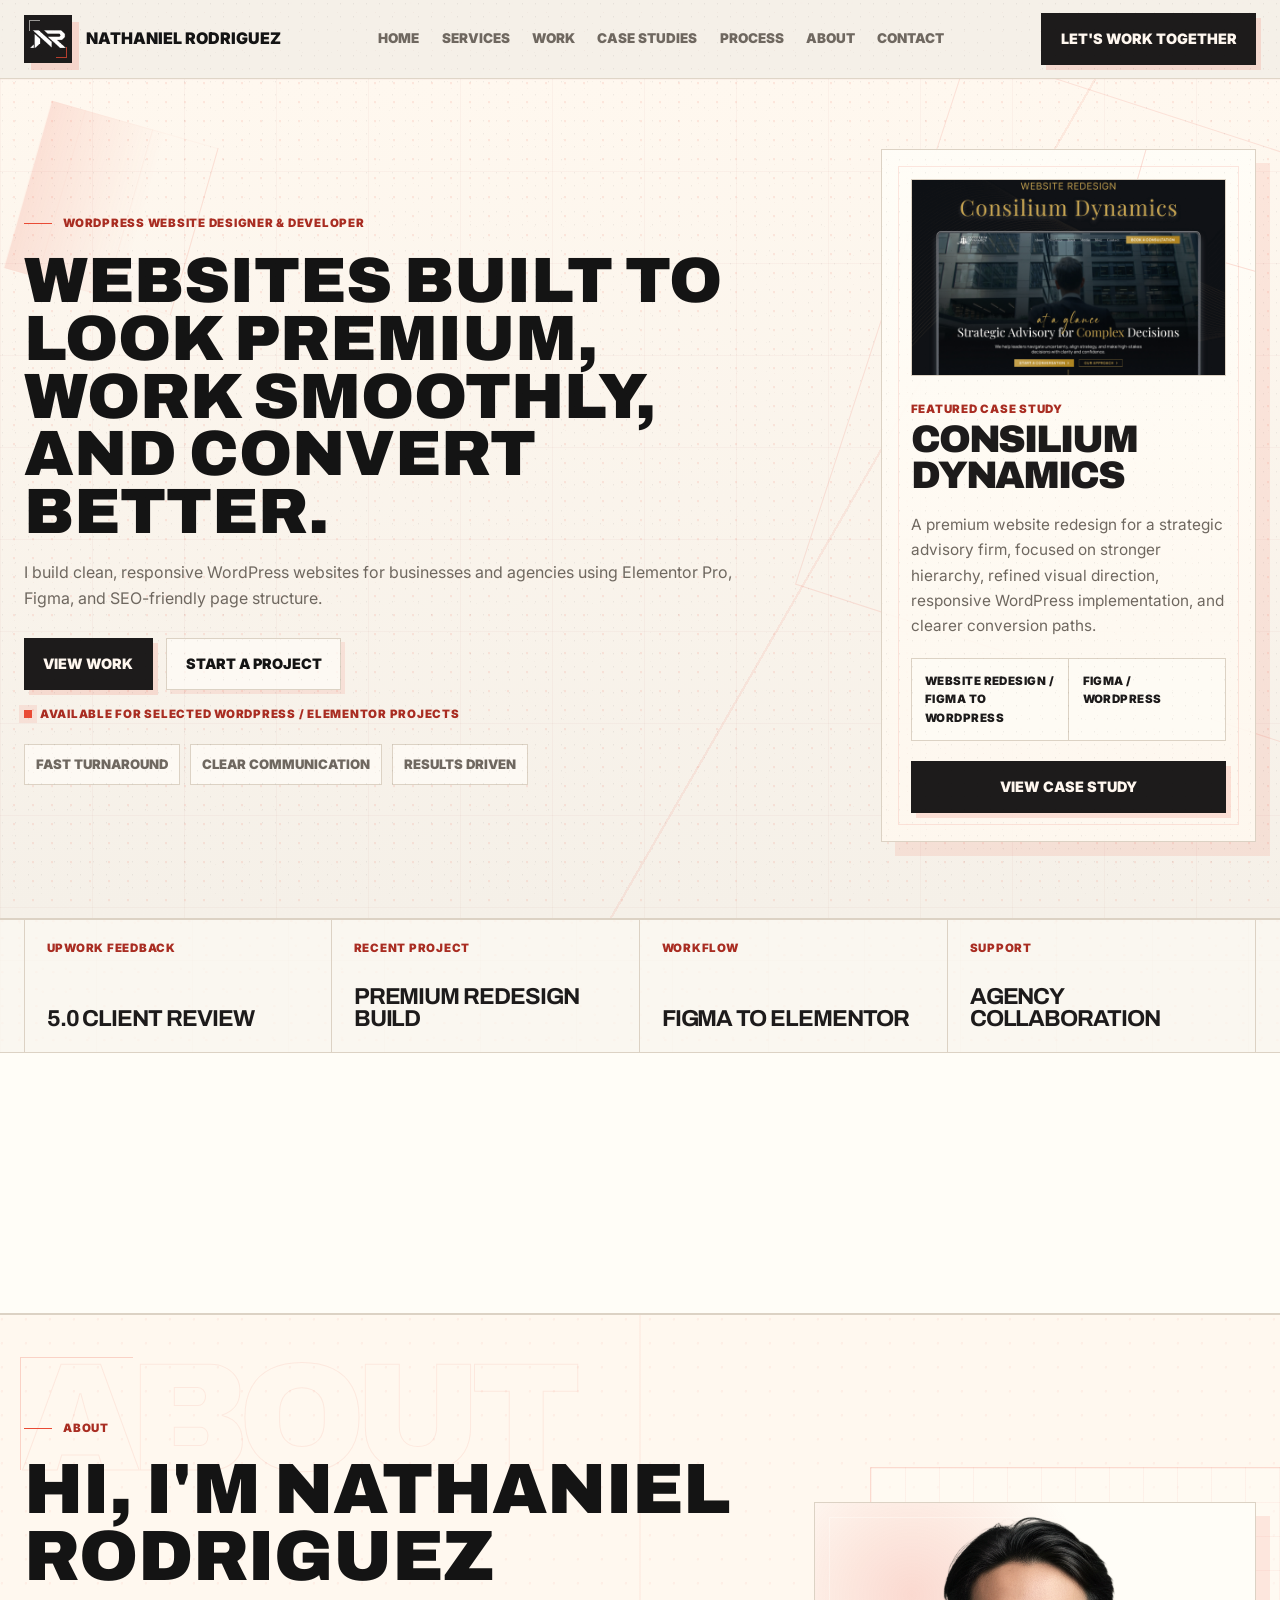
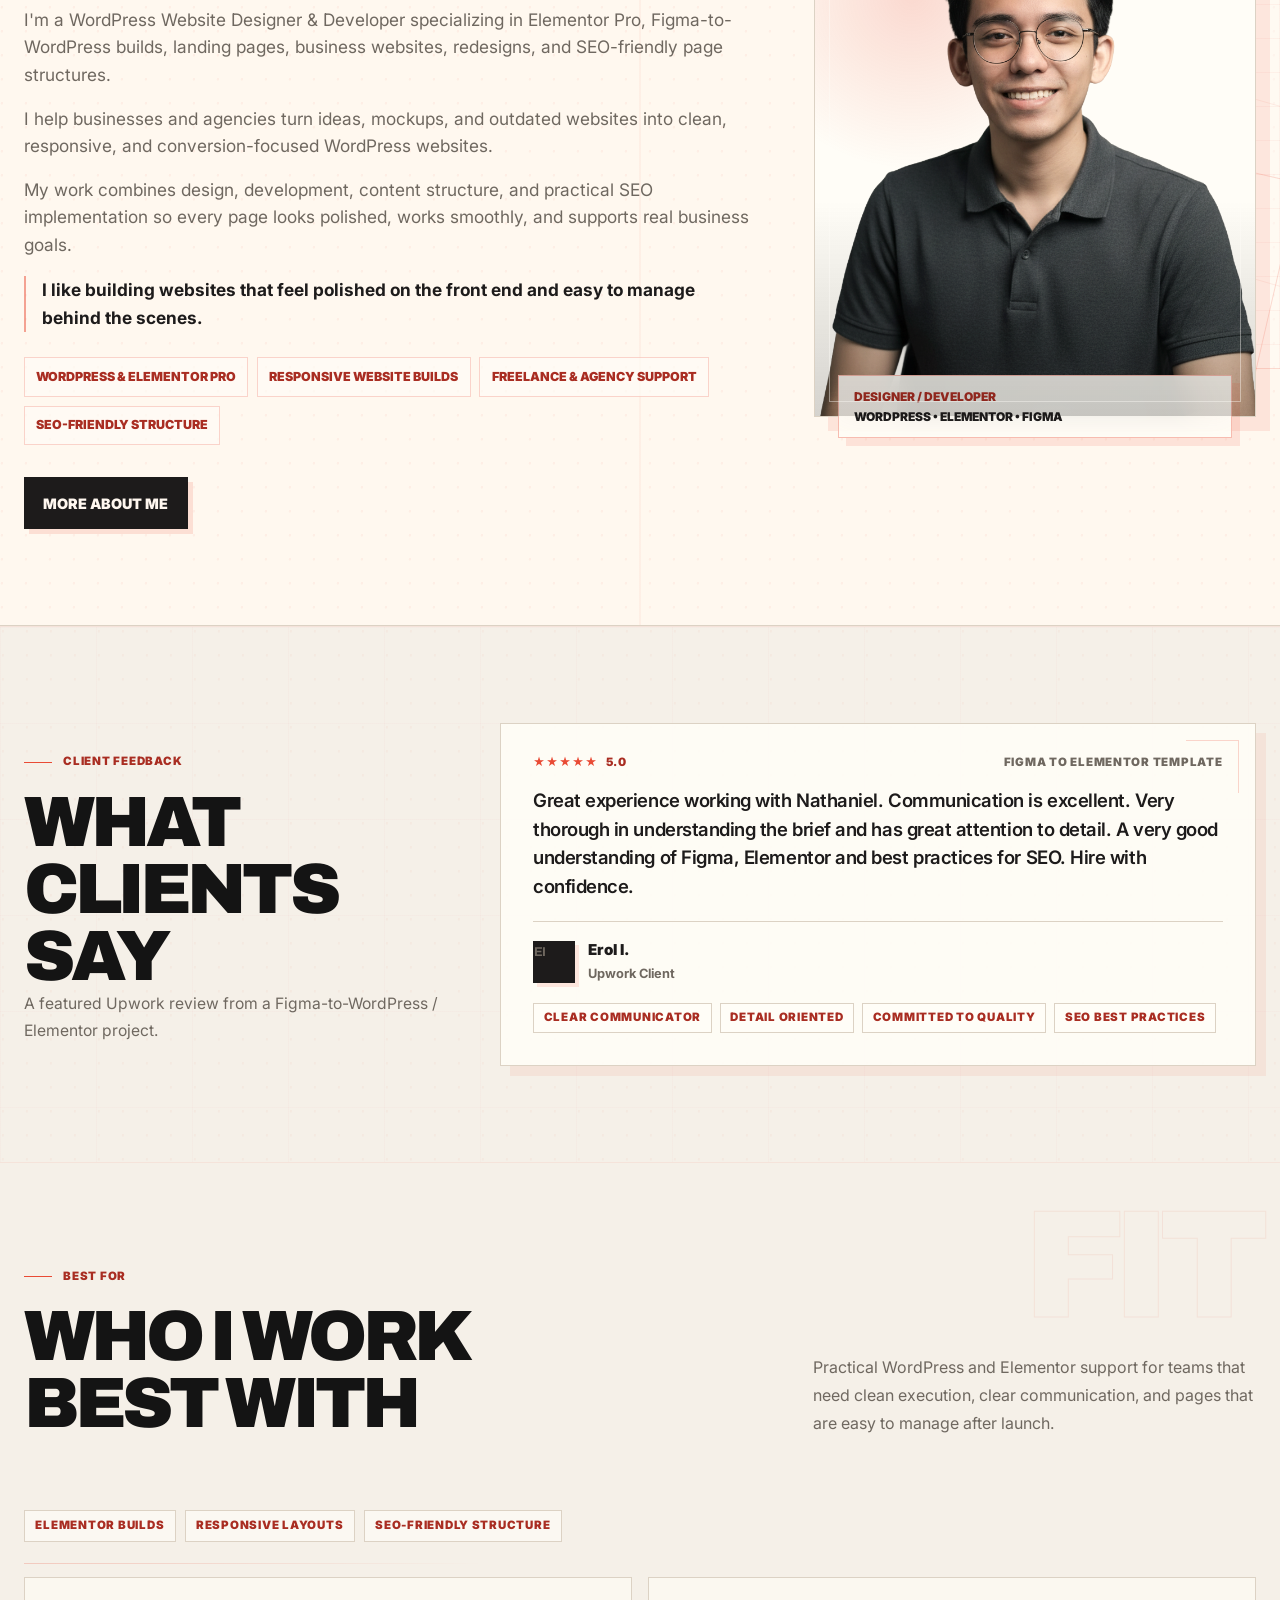
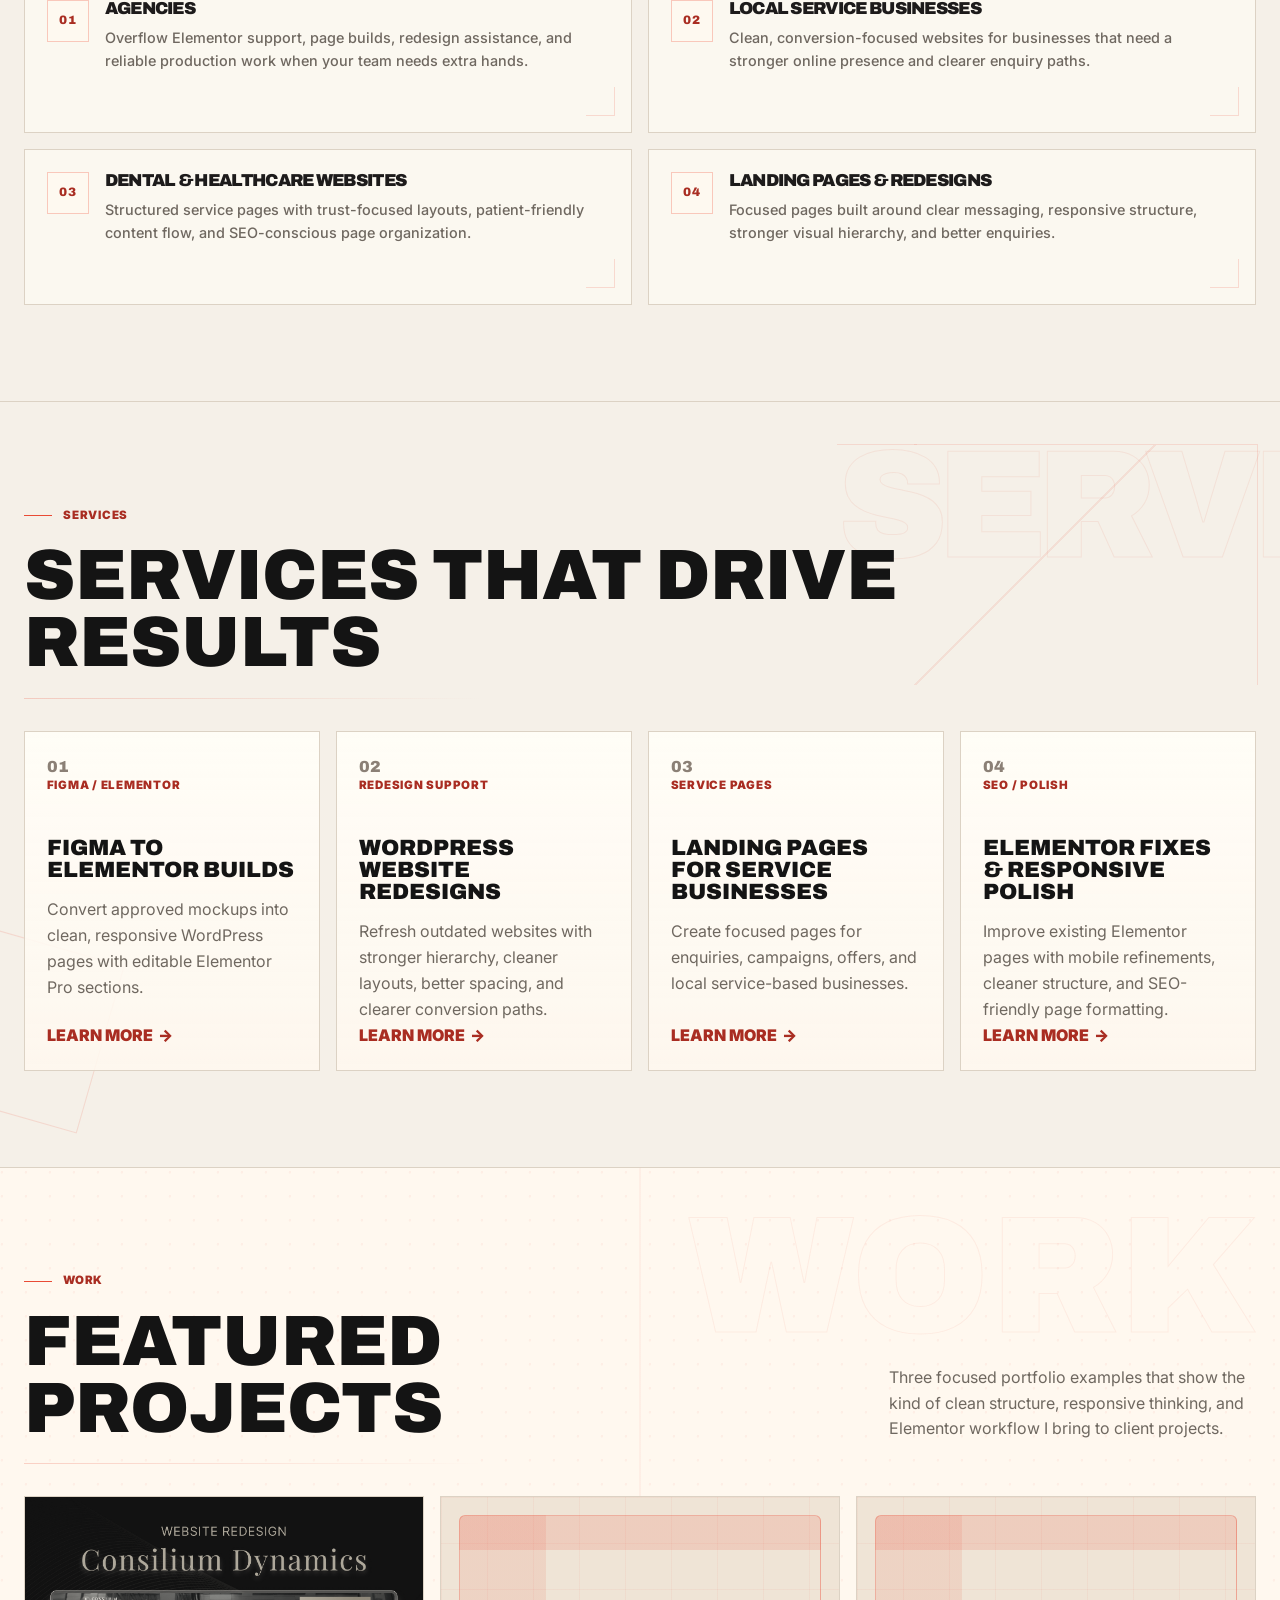
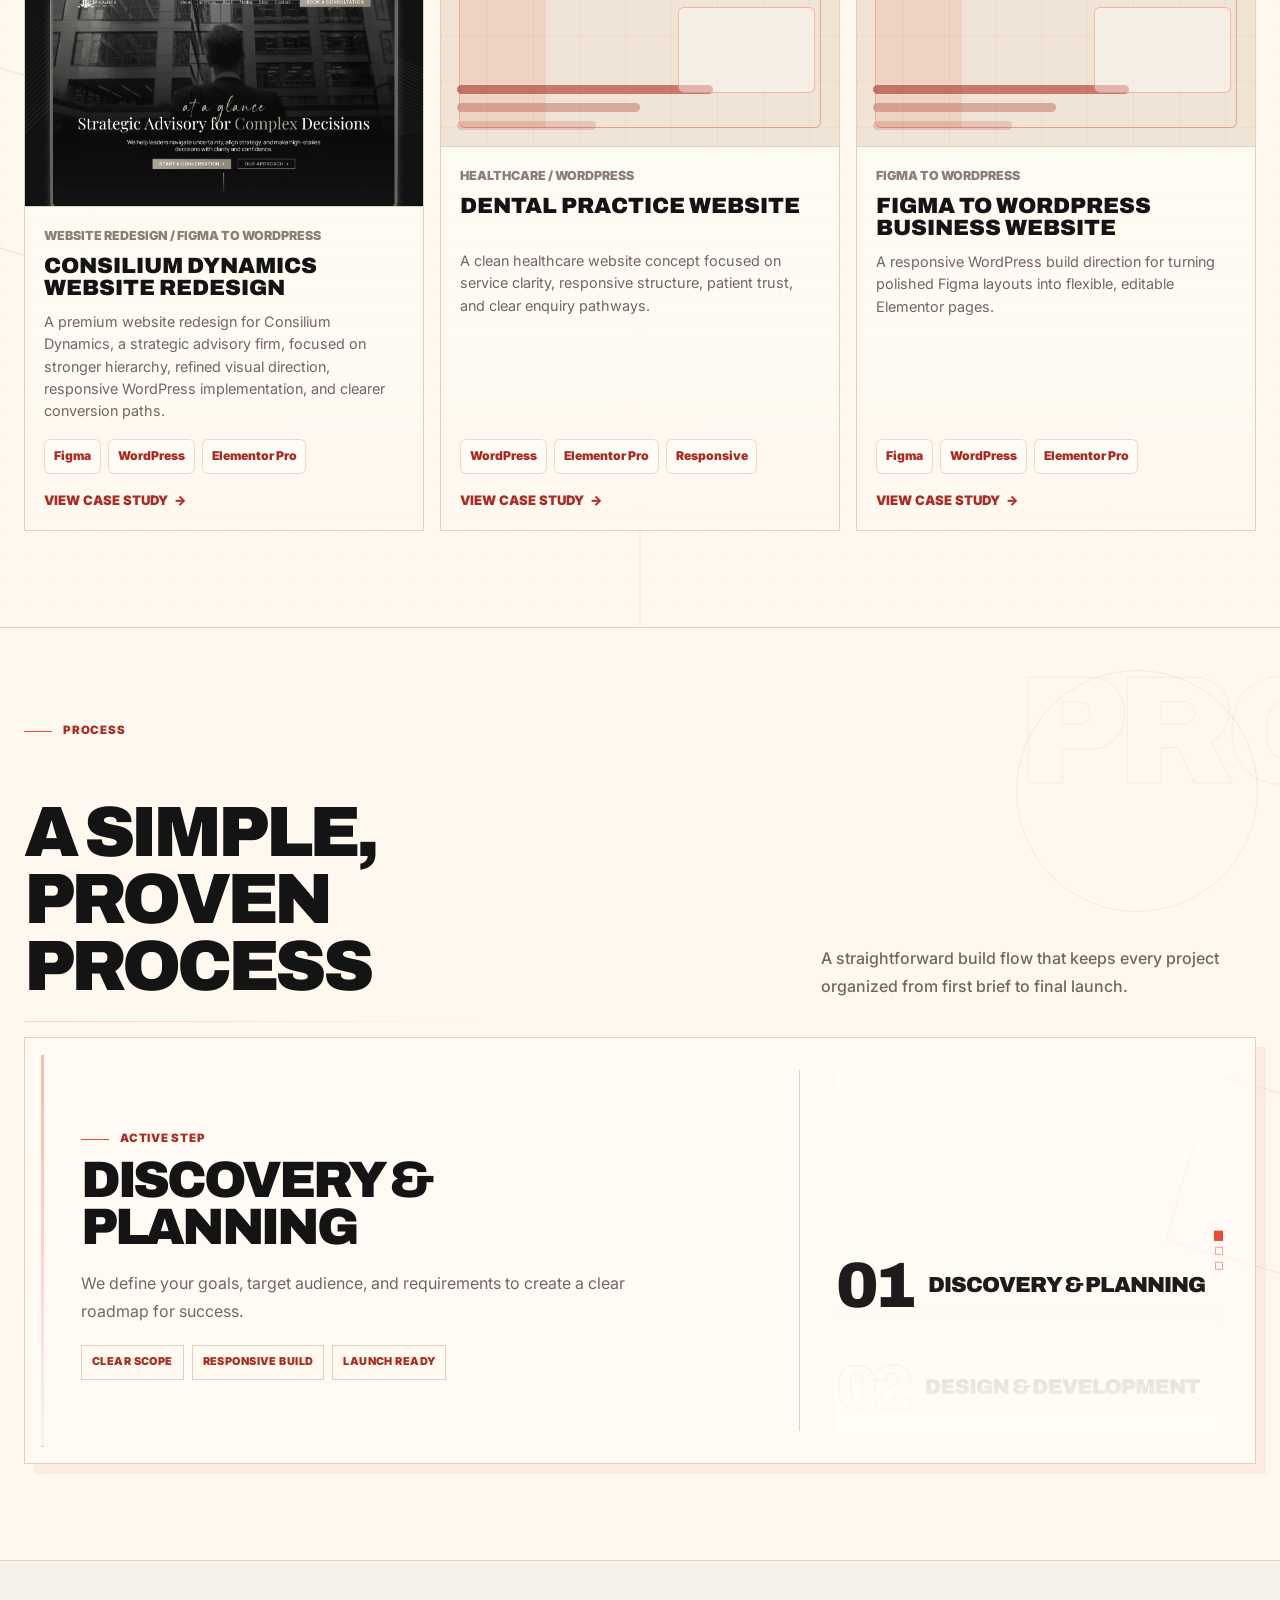
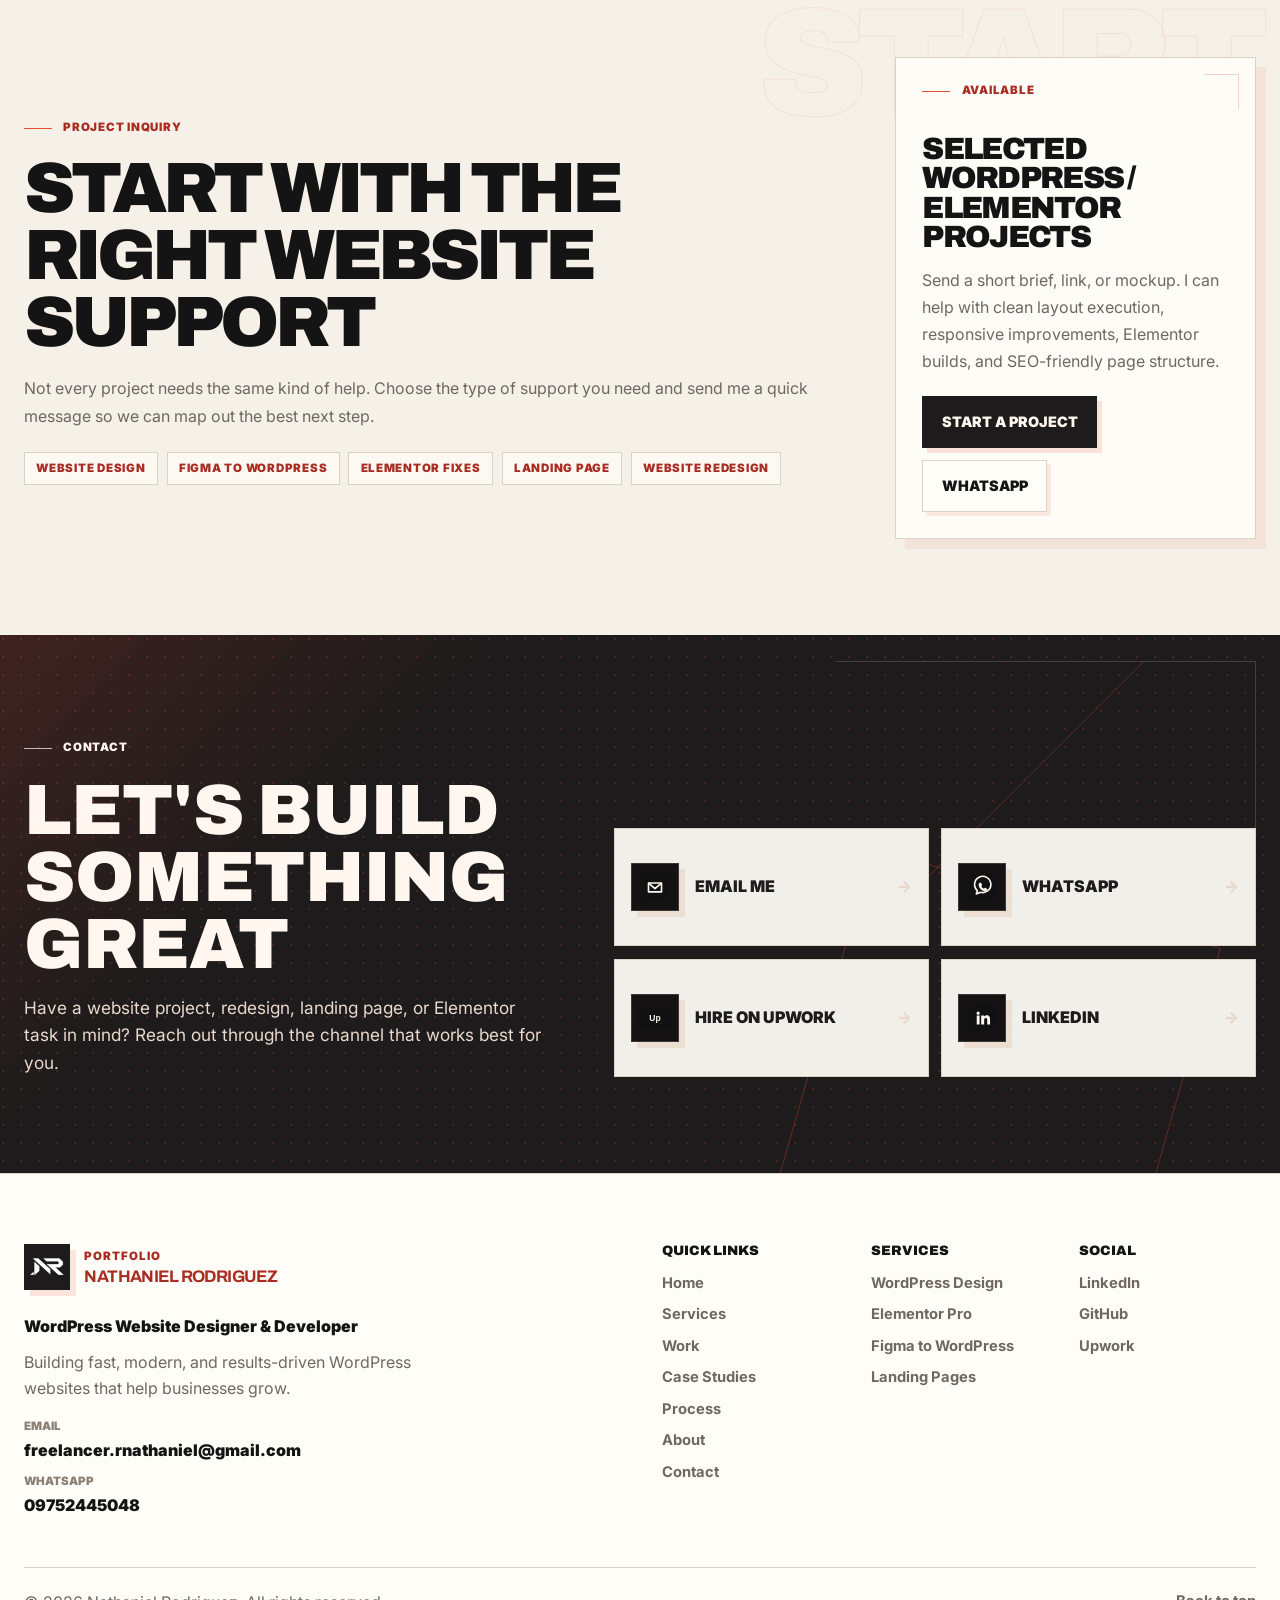
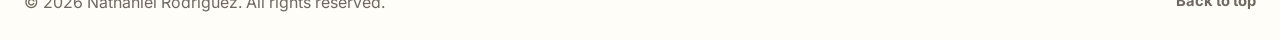
==== index.html @ 686d24b3 "Make homepage SEO and key sections static" ====
<!DOCTYPE html>
<html lang="en" class="site-is-loading">
<head>
  <meta charset="UTF-8" />
  <meta name="viewport" content="width=device-width, initial-scale=1.0" />
  <meta data-static-seo="true" name="robots" content="index, follow, max-image-preview:large" />
  <meta name="author" content="Nathaniel Rodriguez" />
  <meta name="description" content="Nathaniel Rodriguez designs and develops responsive WordPress websites using Elementor Pro, Figma-to-WordPress workflows, landing pages, redesigns, and SEO-friendly page structures for businesses and agencies." />
  <link rel="canonical" href="https://rnthaniel.vercel.app/" />
  <meta property="og:title" content="Nathaniel Rodriguez | WordPress Website Designer & Elementor Developer" />
  <meta property="og:description" content="Premium, responsive WordPress websites built with Elementor Pro, Figma-to-WordPress workflows, and SEO-friendly structure for businesses and agencies." />
  <meta property="og:type" content="website" />
  <meta property="og:url" content="https://rnthaniel.vercel.app/" />
  <meta property="og:image" content="https://rnthaniel.vercel.app/assets/case-studies/consilium%20dynamics/Project%20Thumbnail.jpg" />
  <meta property="og:image:alt" content="Nathaniel Rodriguez WordPress and Elementor portfolio preview" />
  <meta name="twitter:card" content="summary_large_image" />
  <meta name="twitter:title" content="Nathaniel Rodriguez | WordPress Website Designer & Elementor Developer" />
  <meta name="twitter:description" content="Responsive WordPress websites built with Elementor Pro, Figma-to-WordPress workflows, and SEO-friendly structure." />
  <meta name="twitter:image" content="https://rnthaniel.vercel.app/assets/case-studies/consilium%20dynamics/Project%20Thumbnail.jpg" />
  <meta name="theme-color" content="#F5F0E8" />
  <title>Nathaniel Rodriguez | WordPress Website Designer & Elementor Developer</title>
  <link rel="icon" href="assets/images/Nathaniel%20Logo.png" type="image/png" />
  <link rel="apple-touch-icon" href="assets/images/Nathaniel%20Logo.png" />
  <link rel="manifest" href="site.webmanifest" />
  <link rel="preconnect" href="https://fonts.googleapis.com" />
  <link rel="preconnect" href="https://fonts.gstatic.com" crossorigin />
  <link href="https://fonts.googleapis.com/css2?family=Archivo:wght@600;700;800;900&family=Inter:wght@400;500;600;700;800&display=swap" rel="stylesheet" />
  <link rel="stylesheet" href="style.css?v=20260510" />
  <link rel="stylesheet" href="assets/css/launch-fixes.css?v=20260510" />
  <script type="application/ld+json">{"@context":"https://schema.org","@type":"Person","@id":"https://rnthaniel.vercel.app/#person","name":"Nathaniel Rodriguez","url":"https://rnthaniel.vercel.app/","image":"https://rnthaniel.vercel.app/assets/images/About%20Me.png","jobTitle":"WordPress Website Designer and Developer","description":"WordPress Website Designer and Developer specializing in Elementor Pro, Figma-to-WordPress builds, responsive websites, landing pages, redesigns, and SEO-friendly page structures.","knowsAbout":["WordPress","Elementor Pro","Figma to WordPress","Responsive Web Design","Landing Page Design","SEO-Friendly Website Structure"],"sameAs":["https://github.com/thanielll","https://www.linkedin.com/in/rnaths","https://www.upwork.com/freelancers/~01e812a28cc6f0769d"]}</script>
  <script type="application/ld+json">{"@context":"https://schema.org","@type":"WebSite","@id":"https://rnthaniel.vercel.app/#website","url":"https://rnthaniel.vercel.app/","name":"Nathaniel Rodriguez Portfolio","description":"Nathaniel Rodriguez designs and develops responsive WordPress websites using Elementor Pro, Figma-to-WordPress workflows, landing pages, redesigns, and SEO-friendly page structures for businesses and agencies.","publisher":{"@id":"https://rnthaniel.vercel.app/#person"}}</script>
  <script type="application/ld+json">{"@context":"https://schema.org","@type":"ProfessionalService","@id":"https://rnthaniel.vercel.app/#services","name":"Nathaniel Rodriguez WordPress Website Design and Development","url":"https://rnthaniel.vercel.app/","image":"https://rnthaniel.vercel.app/assets/images/Nathaniel%20Logo.png","provider":{"@id":"https://rnthaniel.vercel.app/#person"},"areaServed":"Worldwide","serviceType":["WordPress Website Design","Elementor Pro Development","Figma to WordPress","Landing Page Design","Website Redesign"],"description":"Responsive WordPress website design and Elementor Pro development for businesses and agencies."}</script>
  <script src="assets/js/page-loader.js?v=20260510"></script>
</head>
<body>
  <a class="skip-link" href="#main">Skip to content</a>

  <header class="site-header" data-header>
    <div class="container nav-wrap">
      <a class="brand" href="#home" aria-label="Nathaniel Rodriguez home">
        <span class="brand-mark brand-logo-wrap"><img src="assets/images/Nathaniel%20Logo.png" alt="Nathaniel Rodriguez logo" /></span>
        <span class="brand-name">Nathaniel Rodriguez</span>
      </a>
      <nav class="nav-links" id="primary-navigation" aria-label="Main navigation">
        <a href="#home">Home</a>
        <a href="#services">Services</a>
        <a href="#work">Work</a>
        <a href="case-studies.html">Case Studies</a>
        <a href="#process">Process</a>
        <a href="#about">About</a>
        <a href="#contact">Contact</a>
        <a class="btn btn-dark nav-mobile-cta" href="mailto:freelancer.rnathaniel@gmail.com">Let's Work Together</a>
      </nav>
      <a class="btn btn-dark nav-cta" href="mailto:freelancer.rnathaniel@gmail.com">Let's Work Together</a>
      <button class="nav-toggle" type="button" aria-controls="primary-navigation" aria-expanded="false">
        <span class="visually-hidden">Toggle navigation</span><span></span><span></span>
      </button>
    </div>
  </header>

  <main id="main">
    <section class="hero" id="home" aria-labelledby="hero-title">
      <div class="container hero-grid">
        <div class="hero-copy">
          <p class="eyebrow">WordPress Website Designer & Developer</p>
          <h1 id="hero-title">Websites Built to Look Premium, Work Smoothly, and Convert Better.</h1>
          <p class="hero-text">I build clean, responsive WordPress websites for businesses and agencies using Elementor Pro, Figma, and SEO-friendly page structure.</p>
          <div class="hero-actions" aria-label="Primary actions"><a class="btn btn-dark" href="#work">View Work</a><a class="btn btn-light" href="mailto:freelancer.rnathaniel@gmail.com">Start a Project</a></div>
          <p class="hero-availability">Available for selected WordPress / Elementor projects</p>
          <ul class="trust-row" aria-label="Trust highlights"><li>Fast Turnaround</li><li>Clear Communication</li><li>Results Driven</li></ul>
        </div>
        <aside class="hero-featured-card" aria-label="Featured case study">
          <a class="hero-featured-thumb" href="case-study-consilium-dynamics.html" aria-label="View Consilium Dynamics Website Redesign case study"><img src="assets/case-studies/consilium%20dynamics/Project%20Thumbnail.jpg" alt="Consilium Dynamics Website Redesign preview" loading="eager"></a>
          <div><span class="hero-featured-kicker">Featured Case Study</span><h2>Consilium Dynamics</h2></div>
          <p>A premium website redesign for a strategic advisory firm, focused on stronger hierarchy, refined visual direction, responsive WordPress implementation, and clearer conversion paths.</p>
          <div class="hero-featured-meta" aria-label="Featured project details"><span>Website Redesign / Figma to WordPress</span><span>Figma / WordPress</span></div>
          <a class="btn btn-dark" href="case-study-consilium-dynamics.html">View Case Study</a>
        </aside>
      </div>
    </section>

    <section class="value-strip" aria-label="Portfolio value highlights">
      <div class="container value-grid">
        <article class="value-item"><span class="icon-block">01</span><h2>100% Responsive Layouts</h2><p>Seamless experience on every device.</p></article>
        <article class="value-item"><span class="icon-block">02</span><h2>Elementor Pro Builds</h2><p>Pixel-perfect, flexible, and easy to manage.</p></article>
        <article class="value-item"><span class="icon-block">03</span><h2>SEO-Friendly Structure</h2><p>Built for visibility, speed, and better rankings.</p></article>
        <article class="value-item"><span class="icon-block">04</span><h2>Freelance & Agency Experience</h2><p>Reliable support for businesses and agency teams.</p></article>
      </div>
    </section>

    <section class="section section-ruled" id="about" aria-labelledby="about-title">
      <div class="container about-grid">
        <div class="about-copy">
          <p class="eyebrow">About</p><h2 id="about-title">Hi, I'm Nathaniel Rodriguez</h2>
          <p>I'm a WordPress Website Designer & Developer specializing in Elementor Pro, Figma-to-WordPress builds, landing pages, business websites, redesigns, and SEO-friendly page structures.</p>
          <p>I help businesses and agencies turn ideas, mockups, and outdated websites into clean, responsive, and conversion-focused WordPress websites.</p>
          <p>My work combines design, development, content structure, and practical SEO implementation so every page looks polished, works smoothly, and supports real business goals.</p>
          <ul class="credential-row" aria-label="Credentials and trust points"><li>WordPress & Elementor Pro</li><li>Responsive Website Builds</li><li>Freelance & Agency Support</li><li>SEO-Friendly Structure</li></ul>
          <a class="btn btn-dark" href="#contact">More About Me</a>
        </div>
        <figure class="about-portrait" aria-label="Nathaniel Rodriguez portrait"><div class="about-portrait-frame"><img src="assets/images/About%20Me.png" alt="Nathaniel Rodriguez" /></div><figcaption><span>Designer / Developer</span><strong>WordPress • Elementor • Figma</strong></figcaption></figure>
      </div>
    </section>

    <section class="section testimonial-section" aria-labelledby="testimonial-title" data-testimonial-section>
      <div class="container testimonial-grid">
        <div class="testimonial-intro"><p class="eyebrow">Client Feedback</p><h2 id="testimonial-title">What Clients Say</h2><p>A featured Upwork review from a Figma-to-WordPress / Elementor project.</p></div>
        <article class="testimonial-card" data-pointer-reactive>
          <div class="testimonial-topline"><div class="testimonial-rating" aria-label="5 out of 5 rating"><span>★★★★★</span> 5.0</div><div class="testimonial-project">Figma to Elementor Template</div></div>
          <blockquote class="testimonial-quote">Great experience working with Nathaniel. Communication is excellent. Very thorough in understanding the brief and has great attention to detail. A very good understanding of Figma, Elementor and best practices for SEO. Hire with confidence.</blockquote>
          <div class="testimonial-author"><span class="testimonial-avatar" aria-hidden="true">EI</span><div><strong>Erol I.</strong><span>Upwork Client</span></div></div>
          <ul class="testimonial-tags" aria-label="Client highlighted qualities"><li>Clear Communicator</li><li>Detail Oriented</li><li>Committed to Quality</li><li>SEO Best Practices</li></ul>
        </article>
      </div>
    </section>

    <section class="section best-for-section" aria-labelledby="best-for-title">
      <div class="container">
        <div class="section-heading heading-split"><div><p class="eyebrow">Best For</p><h2 id="best-for-title">Built for Businesses and Agencies That Need Reliable WordPress Support</h2></div><p>Clean, practical website support for teams that need polished Elementor pages without slowing down their workflow.</p></div>
        <div class="best-for-grid"><article><span>01</span><h3>Agencies Needing Elementor Support</h3></article><article><span>02</span><h3>Local Service Businesses</h3></article><article><span>03</span><h3>Dental and Healthcare Websites</h3></article><article><span>04</span><h3>Landing Pages and Redesign Projects</h3></article></div>
      </div>
    </section>

    <section class="section" id="services" aria-labelledby="services-title"><div class="container"><div class="section-heading"><p class="eyebrow">Services</p><h2 id="services-title">Services That Drive Results</h2></div><div class="service-grid"><article class="service-card"><span>01</span><h3>WordPress Website Design</h3><p>Custom WordPress designs that are clean, modern, and built to convert.</p><a href="#contact">Learn More <span aria-hidden="true">-></span></a></article><article class="service-card"><span>02</span><h3>Elementor Pro Development</h3><p>High-performance websites built with Elementor Pro for maximum flexibility.</p><a href="#contact">Learn More <span aria-hidden="true">-></span></a></article><article class="service-card"><span>03</span><h3>Figma to WordPress</h3><p>Convert Figma designs into responsive, pixel-perfect WordPress websites.</p><a href="#contact">Learn More <span aria-hidden="true">-></span></a></article><article class="service-card"><span>04</span><h3>Landing Pages & Redesigns</h3><p>Conversion-focused landing pages and redesigns that elevate your brand.</p><a href="#contact">Learn More <span aria-hidden="true">-></span></a></article></div></div></section>

    <section class="section section-ruled" id="work" aria-labelledby="work-title"><div class="container"><div class="section-heading heading-split"><div><p class="eyebrow">Work</p><h2 id="work-title">Featured Projects</h2></div><p>Three focused portfolio examples that show the kind of clean structure, responsive thinking, and Elementor workflow I bring to client projects.</p></div><div class="project-grid" data-featured-projects></div></div></section>

    <section class="section" id="process" aria-labelledby="process-title"><div class="container"><div class="section-heading"><p class="eyebrow">Process</p><h2 id="process-title">A Simple, Proven Process</h2></div><div class="process-list"><article class="process-step"><span>01</span><div><h3>Discovery & Planning</h3><p>We define your goals, target audience, and requirements to create a clear roadmap for success.</p></div></article><article class="process-step"><span>02</span><div><h3>Design & Development</h3><p>I design and build a responsive, fast, SEO-friendly website that reflects your brand and engages users.</p></div></article><article class="process-step"><span>03</span><div><h3>Testing / Launch / Support</h3><p>Rigorous testing ensures everything works properly. I launch your site and provide ongoing support.</p></div></article></div></div></section>

    <section class="section project-inquiry-section" aria-labelledby="project-inquiry-title" data-project-inquiry-section>
      <div class="container project-inquiry-grid">
        <div class="project-inquiry-copy"><p class="eyebrow">Project Inquiry</p><h2 id="project-inquiry-title">Start With the Right Website Support</h2><p>Not every project needs the same kind of help. Choose the type of support you need and send me a quick message so we can map out the best next step.</p><ul class="project-type-grid" aria-label="Common project types"><li>Website Design</li><li>Figma to WordPress</li><li>Elementor Fixes</li><li>Landing Page</li><li>Website Redesign</li></ul></div>
        <aside class="project-inquiry-card" data-pointer-reactive><p class="eyebrow">Available</p><h3>Selected WordPress / Elementor Projects</h3><p>Send a short brief, link, or mockup. I can help with clean layout execution, responsive improvements, Elementor builds, and SEO-friendly page structure.</p><div class="project-inquiry-actions"><a class="btn btn-dark" href="mailto:freelancer.rnathaniel@gmail.com?subject=Website%20Project%20Inquiry">Start a Project</a><a class="btn btn-light" href="https://wa.me/639752445048" target="_blank" rel="noopener">WhatsApp</a></div></aside>
      </div>
    </section>

    <section class="cta-section contact-cta" id="contact" aria-labelledby="cta-title"><div class="container cta-contact-grid"><div class="cta-copy"><p class="eyebrow eyebrow-invert">Contact</p><h2 id="cta-title">Let's Build Something Great</h2><p>Have a website project, redesign, landing page, or Elementor task in mind? Reach out through the channel that works best for you.</p></div><div class="cta-channel-grid" aria-label="Contact channels"><a class="channel-card" href="mailto:freelancer.rnathaniel@gmail.com"><span class="channel-icon" aria-hidden="true"><svg viewBox="0 0 24 24" focusable="false"><path d="M4 6h16v12H4z" /><path d="m4 7 8 6 8-6" /></svg></span><span>Email Me</span><i aria-hidden="true">-></i></a><a class="channel-card" href="https://wa.me/639752445048" target="_blank" rel="noopener"><span class="channel-icon" aria-hidden="true"><svg viewBox="0 0 24 24" focusable="false"><path d="M5.5 18.5 4 22l3.8-1.2A9 9 0 1 0 3 12.8" /><path d="M9 8.8c.3 3.1 2.2 5 5.2 6.1l1.5-1.5 2.1.8c.2 1.8-.8 2.8-2.5 2.8-4.7 0-8.3-3.6-8.3-8.3 0-1.6 1-2.7 2.8-2.5l.8 2.1L9 8.8z" /></svg></span><span>WhatsApp</span><i aria-hidden="true">-></i></a><a class="channel-card" href="https://www.upwork.com/freelancers/~01e812a28cc6f0769d" target="_blank" rel="noopener"><span class="channel-mark" aria-hidden="true">Up</span><span>Hire on Upwork</span><i aria-hidden="true">-></i></a><a class="channel-card" href="https://www.linkedin.com/in/rnaths" target="_blank" rel="noopener"><span class="channel-mark" aria-hidden="true">in</span><span>LinkedIn</span><i aria-hidden="true">-></i></a></div></div></section>
  </main>

  <footer class="site-footer"><div class="container footer-grid"><div class="footer-intro"><a class="footer-brand" href="#home">NR / Nathaniel Rodriguez</a><p class="footer-role">WordPress Website Designer & Developer</p><p>Building fast, modern, and results-driven WordPress websites that help businesses grow.</p><div class="footer-contact"><a href="mailto:freelancer.rnathaniel@gmail.com"><span>Email</span> freelancer.rnathaniel@gmail.com</a><a href="https://wa.me/639752445048" target="_blank" rel="noopener"><span>WhatsApp</span> 09752445048</a></div></div><div><h2>Quick Links</h2><nav class="footer-links" aria-label="Footer quick links"><a href="#home">Home</a><a href="#services">Services</a><a href="#work">Work</a><a href="case-studies.html">Case Studies</a><a href="#process">Process</a><a href="#about">About</a><a href="#contact">Contact</a></nav></div><div><h2>Services</h2><nav class="footer-links" aria-label="Footer service links"><a href="#services">WordPress Design</a><a href="#services">Elementor Pro</a><a href="#services">Figma to WordPress</a><a href="#services">Landing Pages</a></nav></div><div><h2>Social</h2><nav class="footer-links" aria-label="Social links"><a href="https://www.linkedin.com/in/rnaths" target="_blank" rel="noopener">LinkedIn</a><a href="https://github.com/thanielll" target="_blank" rel="noopener">GitHub</a><a href="https://www.upwork.com/freelancers/~01e812a28cc6f0769d" target="_blank" rel="noopener">Upwork</a></nav></div></div><div class="container footer-bottom"><p>&copy; 2026 Nathaniel Rodriguez. All rights reserved.</p><a href="#home">Back to top</a></div></footer>

  <script src="assets/js/case-studies.js?v=20260510"></script>
  <script src="assets/js/consilium-case-study.js?v=20260510"></script>
  <script src="script.js?v=20260510"></script>
</body>
</html>
---- style.css ----
/* Global */
:root {
  --color-bg: #f7f1e8;
  --color-surface: #ffffff;
  --color-text: #101010;
  --color-muted: #6a6258;
  --color-border: #ddd2c4;
  --color-accent: #c46a2d;
  --color-accent-soft: #f3d6c2;
  --color-accent-dark: #8f3f17;
  --color-bg-soft: #fff8f0;
  --color-bg-alt: #eee1d4;
  --color-heading: var(--color-text);
  --color-muted-soft: #8a7a6d;
  --color-line: var(--color-border);
  --color-line-strong: #baa996;
  --color-white: var(--color-surface);
  --color-black: var(--color-text);
  --color-charcoal: var(--color-text);
  --color-on-dark: #fff7ed;
  --color-on-dark-muted: #e6d6c8;
  --color-bg-rgb: 247, 241, 232;
  --color-bg-soft-rgb: 255, 248, 240;
  --color-surface-rgb: 255, 255, 255;
  --color-text-rgb: 16, 16, 16;
  --color-accent-rgb: 196, 106, 45;
  --color-accent-soft-rgb: 243, 214, 194;
  --color-accent-dark-rgb: 143, 63, 23;
  --font-body: "Inter", system-ui, -apple-system, BlinkMacSystemFont, "Segoe UI", sans-serif;
  --font-display: "Archivo", "Inter", system-ui, sans-serif;
  --container: 1300px;
  --section-space: 96px;
  --radius: 6px;
  --shadow: 0 20px 60px rgba(var(--color-accent-dark-rgb), 0.12);
  --motion-fast: 180ms;
  --motion-base: 260ms;
  --motion-reveal: 280ms;
}

* {
  box-sizing: border-box;
  margin: 0;
  padding: 0;
}

html {
  scroll-behavior: smooth;
  scroll-padding-top: 92px;
}

body {
  min-height: 100vh;
  color: var(--color-text);
  background:
    linear-gradient(90deg, rgba(var(--color-accent-rgb), 0.035) 1px, transparent 1px),
    linear-gradient(rgba(var(--color-accent-rgb), 0.035) 1px, transparent 1px),
    var(--color-bg);
  background-size: 72px 72px;
  font-family: var(--font-body);
  line-height: 1.6;
  overflow-x: hidden;
}

body.nav-open {
  overflow: hidden;
}

a {
  color: inherit;
  text-decoration: none;
}

a,
button {
  cursor: pointer;
}

ul {
  list-style: none;
}

button {
  border: 0;
  color: inherit;
  font: inherit;
}

a:focus-visible,
button:focus-visible {
  outline: 3px solid var(--color-accent);
  outline-offset: 4px;
}

.cta-section a:focus-visible {
  outline-color: var(--color-on-dark);
}

.container {
  width: min(var(--container), calc(100% - 48px));
  margin-inline: auto;
}

.skip-link {
  position: fixed;
  top: 14px;
  left: 14px;
  z-index: 100;
  transform: translateY(-170%);
  border: 1px solid var(--color-black);
  border-radius: var(--radius);
  padding: 0.8rem 1rem;
  color: var(--color-white);
  background: var(--color-black);
  font-weight: 800;
  transition: transform 0.2s ease;
}

.skip-link:focus {
  transform: translateY(0);
}

.visually-hidden {
  position: absolute;
  width: 1px;
  height: 1px;
  padding: 0;
  margin: -1px;
  overflow: hidden;
  clip: rect(0, 0, 0, 0);
  white-space: nowrap;
  border: 0;
}

h1,
h2,
h3 {
  color: var(--color-heading);
  font-family: var(--font-display);
  font-weight: 900;
  line-height: 0.94;
  text-transform: uppercase;
}

h1 {
  max-width: 820px;
  font-size: clamp(4rem, 6.2rem, 6.2rem);
}

h2 {
  font-size: clamp(3rem, 4.45rem, 4.45rem);
}

h3 {
  font-size: 1.38rem;
  line-height: 1;
}

.eyebrow {
  display: inline-flex;
  align-items: center;
  gap: 0.75rem;
  margin-bottom: 1rem;
  color: var(--color-accent-dark);
  font-size: 0.78rem;
  font-weight: 900;
  text-transform: uppercase;
}

.eyebrow::before {
  content: "";
  display: inline-block;
  width: 34px;
  height: 1px;
  background: var(--color-accent);
}

.eyebrow-invert {
  color: var(--color-on-dark-muted);
}

.eyebrow-invert::before {
  background: var(--color-white);
}

/* Buttons */
.btn {
  position: relative;
  display: inline-flex;
  align-items: center;
  justify-content: center;
  overflow: hidden;
  min-height: 50px;
  border: 1px solid var(--color-accent-dark);
  border-radius: var(--radius);
  padding: 0 1.15rem;
  font-size: 0.9rem;
  font-weight: 900;
  text-transform: uppercase;
  transition: transform var(--motion-fast) ease, background var(--motion-fast) ease, color var(--motion-fast) ease, border-color var(--motion-fast) ease;
}

.btn::after {
  content: "";
  position: absolute;
  inset: auto 12px 8px 12px;
  height: 1px;
  background: currentColor;
  opacity: 0;
  transform: scaleX(0);
  transform-origin: left;
  transition: opacity var(--motion-fast) ease, transform var(--motion-base) ease;
}

.btn:hover,
.btn:focus-visible {
  transform: translateY(-2px);
}

.btn:hover::after,
.btn:focus-visible::after {
  opacity: 0.32;
  transform: scaleX(1);
}

.btn-dark {
  color: var(--color-on-dark);
  background: var(--color-text);
}

.btn-dark:hover,
.btn-dark:focus-visible {
  border-color: var(--color-accent-dark);
  background: var(--color-accent-dark);
}

.btn-light {
  color: var(--color-text);
  border-color: rgba(var(--color-accent-rgb), 0.35);
  background: rgba(var(--color-surface-rgb), 0.78);
}

.btn-light:hover,
.btn-light:focus-visible {
  color: var(--color-text);
  border-color: var(--color-accent);
  background: var(--color-accent-soft);
}

.btn-white {
  color: var(--color-accent-dark);
  border-color: var(--color-surface);
  background: var(--color-surface);
}

.btn-outline-dark {
  color: var(--color-on-dark);
  border-color: rgba(var(--color-surface-rgb), 0.36);
  background: transparent;
}

.btn-outline-dark:hover,
.btn-outline-dark:focus-visible {
  color: var(--color-accent-dark);
  border-color: var(--color-surface);
  background: var(--color-surface);
}

/* Header / Navigation */
.site-header {
  position: sticky;
  top: 0;
  z-index: 40;
  border-bottom: 1px solid var(--color-line);
  background: rgba(var(--color-bg-rgb), 0.92);
  backdrop-filter: blur(18px);
  transition: background 0.2s ease, box-shadow 0.2s ease;
}

.site-header.is-scrolled {
  background: rgba(var(--color-bg-soft-rgb), 0.96);
  box-shadow: 0 12px 40px rgba(var(--color-accent-dark-rgb), 0.07);
}

.nav-wrap {
  min-height: 78px;
  display: grid;
  grid-template-columns: auto 1fr auto;
  gap: 1.5rem;
  align-items: center;
}

.brand {
  display: inline-flex;
  align-items: center;
  gap: 0.75rem;
  min-width: 0;
  font-weight: 900;
  text-transform: uppercase;
}

.brand-mark {
  width: 42px;
  height: 42px;
  display: grid;
  place-items: center;
  flex: 0 0 auto;
  border: 1px solid var(--color-text);
  border-radius: var(--radius);
  color: var(--color-on-dark);
  background: var(--color-text);
  font-family: var(--font-display);
  line-height: 1;
}

.brand-name {
  overflow: hidden;
  color: var(--color-text);
  text-overflow: ellipsis;
  white-space: nowrap;
}

.nav-links {
  display: flex;
  align-items: center;
  justify-content: center;
  gap: 1.4rem;
  color: var(--color-muted);
  font-size: 0.84rem;
  font-weight: 900;
  text-transform: uppercase;
}

.nav-links a {
  transition: color 0.2s ease;
}

.nav-links a:hover,
.nav-links a:focus-visible,
.nav-links a[aria-current="page"] {
  color: var(--color-accent-dark);
}

.nav-mobile-cta {
  display: none;
}

.nav-toggle {
  display: none;
  width: 44px;
  height: 44px;
  place-items: center;
  border: 1px solid rgba(var(--color-text-rgb), 0.28);
  border-radius: var(--radius);
  background: var(--color-bg-soft);
  cursor: pointer;
}

.nav-toggle span:not(.visually-hidden) {
  width: 19px;
  height: 2px;
  display: block;
  grid-column: 1;
  grid-row: 1;
  background: var(--color-text);
  transition: transform 0.2s ease;
}

.nav-toggle span:not(.visually-hidden):nth-of-type(2) {
  transform: translateY(-4px);
}

.nav-toggle span:not(.visually-hidden):nth-of-type(3) {
  transform: translateY(4px);
}

.nav-toggle[aria-expanded="true"] span:not(.visually-hidden):nth-of-type(2) {
  transform: rotate(45deg);
}

.nav-toggle[aria-expanded="true"] span:not(.visually-hidden):nth-of-type(3) {
  transform: rotate(-45deg);
}

/* Hero Section */
.hero {
  position: relative;
  overflow: hidden;
  padding: clamp(48px, 6vw, 70px) 0 clamp(52px, 6vw, 76px);
  border-bottom: 1px solid var(--color-line);
  background:
    radial-gradient(circle at 78% 18%, rgba(var(--color-accent-rgb), 0.08) 0 1px, transparent 1px 100%),
    linear-gradient(90deg, rgba(var(--color-accent-rgb), 0.036) 1px, transparent 1px),
    linear-gradient(rgba(var(--color-accent-rgb), 0.036) 1px, transparent 1px),
    linear-gradient(120deg, transparent 0 63%, rgba(var(--color-accent-rgb), 0.075) 63% 63.25%, transparent 63.25% 100%),
    linear-gradient(180deg, var(--color-bg-soft), var(--color-bg));
  background-size: 18px 18px, 86px 86px, 86px 86px, auto, auto;
}

.hero::before {
  content: "";
  position: absolute;
  top: 44px;
  right: -150px;
  width: min(48vw, 560px);
  height: min(48vw, 560px);
  border: 1px solid var(--color-line);
  transform: rotate(18deg);
}

.hero::after {
  content: "";
  position: absolute;
  left: max(24px, calc((100% - var(--container)) / 2));
  right: max(24px, calc((100% - var(--container)) / 2));
  bottom: 42px;
  height: 1px;
  background:
    linear-gradient(90deg, var(--color-accent), transparent 72%),
    repeating-linear-gradient(90deg, transparent 0 36px, rgba(var(--color-accent-rgb), 0.28) 36px 37px, transparent 37px 72px);
  opacity: 0.22;
}

.hero-grid {
  position: relative;
  display: grid;
  grid-template-columns: minmax(0, 0.74fr) minmax(290px, 0.35fr);
  gap: clamp(2rem, 5vw, 5rem);
  align-items: center;
}

.hero-copy {
  position: relative;
  max-width: 930px;
}

.hero-copy::after {
  display: none;
}

.hero h1 {
  max-width: 930px;
  font-size: clamp(3.05rem, 5vw, 4.85rem);
  line-height: 0.9;
}

.hero-text {
  max-width: 720px;
  margin-top: 1.25rem;
  color: var(--color-muted);
  font-size: clamp(1rem, 1.2vw, 1.12rem);
}

.hero-actions {
  display: flex;
  flex-wrap: wrap;
  gap: 0.85rem;
  margin-top: 1.65rem;
}

.trust-row {
  display: flex;
  flex-wrap: wrap;
  gap: 0.6rem;
  margin-top: 1.15rem;
}

.trust-row li {
  border: 1px solid var(--color-line);
  border-radius: var(--radius);
  padding: 0.55rem 0.7rem;
  color: var(--color-muted);
  background: rgba(var(--color-surface-rgb), 0.58);
  font-size: 0.82rem;
  font-weight: 900;
  text-transform: uppercase;
}

.hero-accent {
  position: relative;
  display: flex;
  flex-direction: column;
  justify-content: center;
  gap: 0.9rem;
  align-self: center;
  min-height: 360px;
  padding: 1.25rem;
  border-left: 1px solid var(--color-line);
  isolation: isolate;
}

.hero-accent::before,
.hero-accent::after {
  content: "";
  position: absolute;
  z-index: -1;
  border: 1px solid var(--color-line);
}

.hero-accent::before {
  inset: 0 0 auto auto;
  width: 78%;
  height: 48%;
}

.hero-accent::after {
  right: 18%;
  bottom: 0;
  width: 48%;
  height: 58%;
  transform: skewX(-18deg);
  opacity: 0.7;
}

.hero-accent p {
  align-self: start;
  justify-self: start;
  border: 1px solid rgba(var(--color-accent-rgb), 0.5);
  border-radius: var(--radius);
  padding: 0.56rem 0.68rem;
  color: var(--color-accent-dark);
  background: rgba(var(--color-surface-rgb), 0.72);
  font-size: 0.74rem;
  font-weight: 900;
  text-transform: uppercase;
}

.hero-accent ul {
  display: flex;
  flex-wrap: wrap;
  gap: 0.5rem;
  align-self: start;
}

.hero-accent li {
  border: 1px solid var(--color-line);
  border-radius: var(--radius);
  padding: 0.48rem 0.58rem;
  color: var(--color-muted);
  background: rgba(var(--color-surface-rgb), 0.62);
  font-size: 0.74rem;
  font-weight: 900;
  text-transform: uppercase;
}

.hero-stat {
  border: 1px solid rgba(var(--color-accent-rgb), 0.5);
  border-radius: var(--radius);
  padding: 1rem;
  background: var(--color-bg-soft);
}

.hero-stat span {
  display: block;
  color: var(--color-muted-soft);
  font-size: 0.72rem;
  font-weight: 900;
  text-transform: uppercase;
}

.hero-stat strong {
  display: block;
  margin-top: 0.7rem;
  color: var(--color-accent-dark);
  font-family: var(--font-display);
  font-size: 1.08rem;
  line-height: 1;
  text-transform: uppercase;
}

.hero-stat-dark {
  color: var(--color-on-dark);
  border-color: rgba(var(--color-accent-rgb), 0.46);
  background: var(--color-text);
}

.hero-stat-dark span,
.hero-stat-dark strong {
  color: var(--color-on-dark);
}

.browser-bar {
  height: 46px;
  display: grid;
  grid-template-columns: 9px 9px 9px 1fr;
  gap: 0.45rem;
  align-items: center;
  padding: 0 1rem;
  border-bottom: 1px solid rgba(var(--color-accent-rgb), 0.45);
  background: var(--color-bg-alt);
}

.browser-bar span {
  width: 9px;
  height: 9px;
  border: 1px solid var(--color-accent);
  border-radius: 50%;
}

.browser-bar div {
  height: 14px;
  margin-left: 0.65rem;
  border: 1px solid var(--color-line);
  border-radius: 999px;
  background: var(--color-bg-soft);
}

/* Stats / Value Strip */
.value-strip {
  border-bottom: 1px solid var(--color-line);
  background: var(--color-surface);
}

.value-grid {
  display: grid;
  grid-template-columns: repeat(4, minmax(0, 1fr));
}

.value-item {
  min-height: 230px;
  padding: 1.45rem;
  border-right: 1px solid var(--color-line);
}

.value-item:first-child {
  border-left: 1px solid var(--color-line);
}

.icon-block {
  width: 48px;
  height: 48px;
  display: grid;
  place-items: center;
  margin-bottom: 2rem;
  border: 1px solid rgba(var(--color-accent-rgb), 0.52);
  border-radius: var(--radius);
  color: var(--color-on-dark);
  background: var(--color-text);
  font-family: var(--font-display);
  font-weight: 900;
}

.value-item h2 {
  font-size: 1.45rem;
  line-height: 1;
}

.value-item p {
  margin-top: 0.8rem;
  color: var(--color-muted);
}

/* Scroll Reveal */
.has-reveal .reveal {
  opacity: 0;
  transform: translateY(18px);
  transition: opacity var(--motion-reveal) ease, transform var(--motion-reveal) ease;
  transition-delay: var(--reveal-delay, 0ms);
}

.has-reveal .reveal.is-visible {
  opacity: 1;
  transform: translateY(0);
}

/* Shared Geometric Accents */
main > section {
  position: relative;
}

main > section > .container {
  position: relative;
  z-index: 1;
}

main > section::before,
main > section::after {
  pointer-events: none;
}

main > section:not(.cta-section)::after {
  content: "";
  position: absolute;
  top: 42px;
  right: -70px;
  width: 172px;
  height: 172px;
  border: 1px solid rgba(var(--color-accent-rgb), 0.11);
  opacity: 0;
  transform: rotate(16deg);
}

/* Shared Sections */
.section {
  padding: var(--section-space) 0;
  background: var(--color-bg);
}

.section-ruled {
  border-top: 1px solid var(--color-line);
  border-bottom: 1px solid var(--color-line);
  background:
    linear-gradient(90deg, transparent 0 49.9%, rgba(var(--color-accent-rgb), 0.06) 49.9% 50.1%, transparent 50.1% 100%),
    var(--color-bg-soft);
}

.section-heading {
  position: relative;
  max-width: 900px;
  margin-bottom: 3.4rem;
}

.section-heading::after {
  content: "";
  position: absolute;
  left: 0;
  bottom: -1.4rem;
  width: min(100%, 460px);
  height: 1px;
  background: linear-gradient(90deg, rgba(var(--color-accent-rgb), 0.42), transparent);
  opacity: 0.55;
}

.heading-split {
  max-width: none;
  display: grid;
  grid-template-columns: 1fr minmax(280px, 0.45fr);
  gap: 3rem;
  align-items: end;
}

.heading-split p:not(.eyebrow) {
  color: var(--color-muted);
  font-size: 1rem;
}

/* Services Section */
#services {
  overflow: hidden;
}

#services::before {
  content: "";
  position: absolute;
  top: 86px;
  right: max(24px, calc((100% - var(--container)) / 2));
  width: min(34vw, 420px);
  height: 240px;
  border-top: 1px solid rgba(var(--color-accent-rgb), 0.18);
  border-right: 1px solid rgba(var(--color-accent-rgb), 0.18);
  background:
    linear-gradient(135deg, transparent 0 48%, rgba(var(--color-accent-rgb), 0.11) 48% 48.35%, transparent 48.35% 100%);
  opacity: 0.7;
  pointer-events: none;
}

#services::after {
  left: -70px;
  top: auto;
  bottom: 54px;
  opacity: 1;
}

.service-grid {
  display: grid;
  grid-template-columns: repeat(4, minmax(0, 1fr));
  gap: 1rem;
}

.service-card {
  position: relative;
  overflow: hidden;
  min-height: 330px;
  display: flex;
  flex-direction: column;
  border: 1px solid var(--color-line);
  border-radius: var(--radius);
  padding: 1.35rem;
  background: var(--color-surface);
  transition: transform var(--motion-base) ease, border-color var(--motion-base) ease, box-shadow var(--motion-base) ease;
}

.service-card::before {
  content: "";
  position: absolute;
  top: 0;
  left: 0;
  width: 100%;
  height: 2px;
  background: var(--color-accent);
  transform: scaleX(0);
  transform-origin: left;
  transition: transform var(--motion-base) ease;
}

.service-card::after {
  content: "";
  position: absolute;
  right: 1rem;
  bottom: 1rem;
  width: 34px;
  height: 34px;
  border-right: 1px solid rgba(var(--color-accent-rgb), 0.34);
  border-bottom: 1px solid rgba(var(--color-accent-rgb), 0.34);
  opacity: 0;
  transform: translate(6px, 6px);
  transition: opacity var(--motion-base) ease, transform var(--motion-base) ease;
}

.service-card:hover {
  transform: translateY(-5px);
  border-color: var(--color-accent);
  box-shadow: var(--shadow);
}

.service-card:hover::before,
.service-card:focus-within::before {
  transform: scaleX(1);
}

.service-card:hover::after,
.service-card:focus-within::after {
  opacity: 1;
  transform: translate(0, 0);
}

.service-card > span,
.process-step > span {
  color: var(--color-muted-soft);
  font-family: var(--font-display);
  font-weight: 900;
}

.service-card h3 {
  margin-top: 2.2rem;
}

.service-card p {
  margin-top: 1rem;
  color: var(--color-muted);
}

.service-card a {
  display: inline-flex;
  gap: 0.35rem;
  align-items: center;
  margin-top: auto;
  color: var(--color-accent-dark);
  font-weight: 900;
  text-transform: uppercase;
  transition: gap 0.2s ease;
}

.service-card a:hover,
.service-card a:focus-visible {
  gap: 0.62rem;
}

/* Best For Section */
.best-for-section {
  border-bottom: 1px solid var(--color-line);
  background: var(--color-bg);
}

.best-for-grid {
  display: grid;
  grid-template-columns: repeat(4, minmax(0, 1fr));
  border-top: 1px solid var(--color-line-strong);
  border-left: 1px solid var(--color-line);
}

.best-for-grid article {
  min-height: 190px;
  display: flex;
  flex-direction: column;
  justify-content: space-between;
  border-right: 1px solid var(--color-line);
  border-bottom: 1px solid var(--color-line);
  padding: 1.15rem;
  background: rgba(var(--color-surface-rgb), 0.35);
}

.best-for-grid span {
  color: var(--color-muted-soft);
  font-family: var(--font-display);
  font-weight: 900;
}

.best-for-grid h3 {
  max-width: 260px;
  font-size: 1.2rem;
}

/* Featured Work */
#work {
  overflow: hidden;
}

#work::before {
  content: "WORK";
  position: absolute;
  top: 42px;
  right: max(22px, calc((100% - var(--container)) / 2));
  color: transparent;
  font-family: var(--font-display);
  font-size: clamp(5rem, 13vw, 11rem);
  font-weight: 900;
  line-height: 0.8;
  -webkit-text-stroke: 1px rgba(var(--color-accent-rgb), 0.11);
  text-transform: uppercase;
  pointer-events: none;
}

#work::after {
  left: max(-70px, calc((100% - var(--container)) / 2 - 160px));
  top: 48%;
  opacity: 1;
}

.project-grid {
  display: grid;
  grid-template-columns: repeat(3, minmax(0, 1fr));
  gap: 1rem;
}

.project-card {
  position: relative;
  overflow: hidden;
  min-height: 100%;
  border: 1px solid var(--color-line);
  border-radius: var(--radius);
  background: var(--color-surface);
  transition: transform var(--motion-base) ease, border-color var(--motion-base) ease, box-shadow var(--motion-base) ease;
}

.project-card::after,
.case-card::after {
  content: "";
  position: absolute;
  right: 0.95rem;
  top: 0.95rem;
  z-index: 1;
  width: 28px;
  height: 28px;
  border-top: 1px solid rgba(var(--color-accent-rgb), 0.42);
  border-right: 1px solid rgba(var(--color-accent-rgb), 0.42);
  opacity: 0;
  transform: translate(4px, -4px);
  transition: opacity var(--motion-base) ease, transform var(--motion-base) ease;
  pointer-events: none;
}

.project-card:hover,
.project-card:focus-within {
  transform: translateY(-5px);
  border-color: var(--color-accent);
  box-shadow: var(--shadow);
}

.project-card:hover::after,
.project-card:focus-within::after,
.case-card:hover::after,
.case-card:focus-within::after {
  opacity: 1;
  transform: translate(0, 0);
}

.project-link,
.case-card-link {
  height: 100%;
  display: flex;
  flex-direction: column;
}

.project-preview {
  position: relative;
  min-height: 250px;
  display: grid;
  align-content: end;
  padding: 1rem;
  border-bottom: 1px solid var(--color-line);
  background: var(--color-bg-alt);
  isolation: isolate;
}

.project-preview img {
  position: absolute;
  inset: 0;
  width: 100%;
  height: 100%;
  object-fit: cover;
  filter: grayscale(1) contrast(1.05);
}

.project-preview.has-image::before,
.project-preview.has-image::after {
  display: none;
}

.project-preview::before {
  content: "";
  position: absolute;
  inset: 18px;
  z-index: -1;
  border: 1px solid rgba(var(--color-accent-rgb), 0.34);
  border-radius: var(--radius);
  background:
    linear-gradient(180deg, rgba(var(--color-accent-rgb), 0.15) 0 16%, transparent 16%),
    linear-gradient(90deg, rgba(var(--color-accent-rgb), 0.11) 0 24%, transparent 24%);
  transition: transform var(--motion-base) ease, opacity var(--motion-base) ease;
}

.project-preview::after {
  content: "";
  position: absolute;
  top: 44%;
  right: 24px;
  width: 34%;
  height: 34%;
  border: 1px solid rgba(var(--color-accent-rgb), 0.42);
  border-radius: var(--radius);
  background: rgba(var(--color-surface-rgb), 0.46);
  transition: transform var(--motion-base) ease, opacity var(--motion-base) ease;
}

.project-preview span {
  width: 70%;
  height: 9px;
  display: block;
  margin-top: 0.55rem;
  border-radius: 999px;
  background: rgba(var(--color-accent-dark-rgb), 0.58);
  transition: transform var(--motion-base) ease, opacity var(--motion-base) ease;
}

.project-card:hover .project-preview::before,
.project-card:focus-within .project-preview::before {
  transform: translate(4px, -3px);
}

.project-card:hover .project-preview::after,
.project-card:focus-within .project-preview::after {
  transform: translate(-5px, 4px);
}

.project-card:hover .project-preview span,
.project-card:focus-within .project-preview span {
  transform: translateX(5px);
}

.project-preview span:nth-child(2) {
  width: 50%;
  opacity: 0.55;
}

.project-preview span:nth-child(3) {
  width: 38%;
  opacity: 0.3;
}

.preview-healthcare {
  background: linear-gradient(135deg, var(--color-bg), rgba(var(--color-accent-rgb), 0.22));
}

.preview-local,
.preview-figma {
  background: linear-gradient(135deg, rgba(var(--color-accent-rgb), 0.16), var(--color-bg-soft));
}

.preview-business,
.preview-landing {
  background: linear-gradient(135deg, rgba(var(--color-accent-rgb), 0.28), var(--color-bg-alt));
}

.preview-seo {
  background: linear-gradient(135deg, var(--color-surface), rgba(var(--color-accent-dark-rgb), 0.24));
}

.preview-commerce {
  background: linear-gradient(135deg, var(--color-bg), rgba(var(--color-accent-rgb), 0.25));
}

.preview-redesign {
  background: linear-gradient(135deg, rgba(var(--color-accent-rgb), 0.18), var(--color-bg-soft));
}

.project-content {
  flex: 1;
  display: flex;
  flex-direction: column;
  padding: 1.2rem;
}

.project-content p {
  color: var(--color-muted-soft);
  font-size: 0.78rem;
  font-weight: 900;
  text-transform: uppercase;
}

.project-content h3 {
  min-height: 2.7rem;
  margin-top: 0.55rem;
}

.project-summary {
  display: block;
  margin-top: 0.75rem;
  color: var(--color-muted);
  font-size: 0.9rem;
  line-height: 1.55;
}

.project-content ul {
  display: flex;
  flex-wrap: wrap;
  gap: 0.45rem;
  margin-top: auto;
  padding-top: 1rem;
}

.project-content li {
  border: 1px solid var(--color-line);
  border-radius: var(--radius);
  padding: 0.42rem 0.55rem;
  color: var(--color-accent-dark);
  border-color: rgba(var(--color-accent-rgb), 0.24);
  background: rgba(var(--color-surface-rgb), 0.82);
  font-size: 0.76rem;
  font-weight: 900;
}

.text-link {
  display: inline-flex;
  gap: 0.35rem;
  margin-top: 1rem;
  color: var(--color-accent-dark);
  font-size: 0.82rem;
  font-weight: 900;
  text-transform: uppercase;
}

.text-link span {
  display: inline-block;
  transition: transform var(--motion-fast) ease;
}

.project-card:hover .text-link span,
.project-card:focus-within .text-link span,
.case-card:hover .case-card-body strong span,
.case-card:focus-within .case-card-body strong span {
  transform: translateX(4px);
}

/* Case Studies Archive */
.page-hero {
  position: relative;
  overflow: hidden;
  padding: 96px 0 84px;
  border-bottom: 1px solid var(--color-line);
  background:
    linear-gradient(90deg, rgba(var(--color-accent-rgb), 0.036) 1px, transparent 1px),
    linear-gradient(rgba(var(--color-accent-rgb), 0.036) 1px, transparent 1px),
    linear-gradient(120deg, transparent 0 58%, rgba(var(--color-accent-rgb), 0.075) 58% 58.35%, transparent 58.35% 100%),
    var(--color-bg-soft);
  background-size: 84px 84px, 84px 84px, auto, auto;
}

.page-hero::before {
  content: "";
  position: absolute;
  right: max(24px, calc((100% - var(--container)) / 2));
  bottom: 56px;
  width: min(36vw, 420px);
  height: 160px;
  border: 1px solid rgba(var(--color-accent-rgb), 0.14);
  transform: skewX(-18deg);
  pointer-events: none;
}

.page-hero-grid {
  display: grid;
  grid-template-columns: minmax(0, 0.82fr) minmax(320px, 0.5fr);
  gap: 4rem;
  align-items: end;
}

.page-hero p:not(.eyebrow) {
  color: var(--color-muted);
  font-size: 1.08rem;
}

.archive-intro {
  display: grid;
  grid-template-columns: minmax(0, 0.75fr) minmax(320px, 0.5fr);
  gap: 3rem;
  align-items: end;
  margin-bottom: 2rem;
}

.archive-intro p:not(.eyebrow) {
  color: var(--color-muted);
}

.filter-row {
  display: flex;
  flex-wrap: wrap;
  gap: 0.55rem;
  margin-bottom: 2rem;
}

.filter-chip {
  min-height: 42px;
  border: 1px solid var(--color-line);
  border-radius: var(--radius);
  padding: 0 0.8rem;
  color: var(--color-muted);
  background: var(--color-surface);
  font-size: 0.78rem;
  font-weight: 900;
  text-transform: uppercase;
  cursor: pointer;
  transition: color 0.2s ease, background 0.2s ease, border-color 0.2s ease, transform 0.2s ease;
}

.filter-chip:hover,
.filter-chip:focus-visible,
.filter-chip.is-active {
  color: var(--color-on-dark);
  border-color: var(--color-accent-dark);
  background: var(--color-accent-dark);
}

.filter-chip:hover,
.filter-chip:focus-visible {
  transform: translateY(-2px);
}

.case-grid {
  display: grid;
  grid-template-columns: repeat(3, minmax(0, 1fr));
  gap: 1rem;
}

.case-card {
  position: relative;
  overflow: hidden;
  border: 1px solid var(--color-line);
  border-radius: var(--radius);
  background: var(--color-surface);
  transition: transform 0.2s ease, border-color 0.2s ease, box-shadow 0.2s ease;
}

.case-card:hover,
.case-card:focus-within {
  transform: translateY(-5px);
  border-color: var(--color-accent);
  box-shadow: var(--shadow);
}

.case-card .project-preview {
  min-height: 230px;
}

.case-card-body {
  flex: 1;
  padding: 1.2rem;
}

.case-card-body p {
  color: var(--color-muted-soft);
  font-size: 0.78rem;
  font-weight: 900;
  text-transform: uppercase;
}

.case-card-body h2 {
  margin-top: 0.55rem;
  font-size: 1.45rem;
  line-height: 1;
}

.case-card-body > span {
  display: block;
  margin-top: 0.75rem;
  color: var(--color-muted);
}

.case-card-body ul,
.case-tags,
.tools-row {
  display: flex;
  flex-wrap: wrap;
  gap: 0.45rem;
}

.case-card-body ul {
  margin-top: 1rem;
}

.case-card-body li,
.case-tags li,
.tools-row li {
  border: 1px solid var(--color-line);
  border-radius: var(--radius);
  padding: 0.42rem 0.55rem;
  color: var(--color-accent-dark);
  border-color: rgba(var(--color-accent-rgb), 0.24);
  background: rgba(var(--color-surface-rgb), 0.82);
  font-size: 0.76rem;
  font-weight: 900;
}

.case-card-body strong {
  display: inline-flex;
  gap: 0.35rem;
  margin-top: 1rem;
  color: var(--color-accent-dark);
  font-size: 0.82rem;
  text-transform: uppercase;
}

.case-card-body strong span {
  display: inline-block;
  transition: transform var(--motion-fast) ease;
}

/* Single Case Study */
.case-hero {
  position: relative;
  overflow: hidden;
  padding: 96px 0 104px;
  border-bottom: 1px solid var(--color-line);
  background:
    linear-gradient(90deg, rgba(var(--color-accent-rgb), 0.036) 1px, transparent 1px),
    linear-gradient(rgba(var(--color-accent-rgb), 0.036) 1px, transparent 1px),
    linear-gradient(120deg, transparent 0 54%, rgba(var(--color-accent-rgb), 0.075) 54% 54.35%, transparent 54.35% 100%),
    linear-gradient(180deg, var(--color-bg-soft), var(--color-bg));
  background-size: 84px 84px, 84px 84px, auto, auto;
}

.case-hero::before {
  content: "";
  position: absolute;
  right: -120px;
  top: 70px;
  width: 420px;
  height: 420px;
  border: 1px solid rgba(var(--color-accent-rgb), 0.13);
  transform: rotate(16deg);
  pointer-events: none;
}

.case-hero-grid {
  display: grid;
  grid-template-columns: minmax(0, 0.86fr) minmax(380px, 0.55fr);
  gap: 5rem;
  align-items: center;
}

.case-hero-copy > p:not(.eyebrow) {
  max-width: 760px;
  margin-top: 1.4rem;
  color: var(--color-muted);
  font-size: 1.12rem;
}

.case-tags {
  margin-top: 1.5rem;
}

.case-actions {
  display: flex;
  flex-wrap: wrap;
  gap: 0.85rem;
  margin-top: 2rem;
}

.case-hero-visual {
  overflow: hidden;
  border: 1px solid rgba(var(--color-accent-rgb), 0.55);
  border-radius: var(--radius);
  background: var(--color-surface);
  box-shadow: var(--shadow);
  transform: rotate(-1deg);
}

.case-screen {
  padding: 1.2rem;
}

.screen-hero {
  min-height: 260px;
  display: grid;
  align-content: end;
  border: 1px solid rgba(var(--color-accent-rgb), 0.46);
  border-radius: var(--radius);
  padding: 1rem;
  background:
    linear-gradient(135deg, rgba(var(--color-accent-rgb), 0.14), transparent 42%),
    repeating-linear-gradient(135deg, rgba(var(--color-accent-rgb), 0.06) 0 1px, transparent 1px 12px),
    var(--color-bg);
}

.screen-hero span {
  color: var(--color-muted);
  font-size: 0.75rem;
  font-weight: 900;
  text-transform: uppercase;
}

.screen-hero strong {
  max-width: 320px;
  margin-top: 0.4rem;
  color: var(--color-accent-dark);
  font-family: var(--font-display);
  font-size: 2.1rem;
  line-height: 0.94;
  text-transform: uppercase;
}

.screen-grid {
  display: grid;
  grid-template-columns: 1fr 0.75fr 0.5fr;
  gap: 0.7rem;
  margin-top: 0.9rem;
}

.screen-grid span {
  min-height: 82px;
  border: 1px solid var(--color-line-strong);
  border-radius: var(--radius);
  background: var(--color-bg-soft);
}

.case-section {
  position: relative;
  overflow: hidden;
  padding: var(--section-space) 0;
}

.case-section.section-ruled::before {
  content: "";
  position: absolute;
  right: max(18px, calc((100% - var(--container)) / 2));
  top: 40px;
  width: 92px;
  height: 92px;
  border-top: 1px solid rgba(var(--color-accent-rgb), 0.17);
  border-right: 1px solid rgba(var(--color-accent-rgb), 0.17);
  pointer-events: none;
}

.case-section-heading {
  max-width: 900px;
  margin-bottom: 2.4rem;
}

.case-section-heading > p:not(.eyebrow) {
  margin-top: 1rem;
  color: var(--color-muted);
}

.overview-grid {
  display: grid;
  grid-template-columns: repeat(3, minmax(0, 1fr));
  gap: 1rem;
}

.overview-grid article,
.highlight-grid article {
  border: 1px solid var(--color-line);
  border-radius: var(--radius);
  padding: 1.2rem;
  background: var(--color-surface);
}

.overview-grid span {
  color: var(--color-muted-soft);
  font-size: 0.76rem;
  font-weight: 900;
  text-transform: uppercase;
}

.overview-grid strong {
  display: block;
  margin-top: 0.7rem;
  color: var(--color-accent-dark);
  font-family: var(--font-display);
  font-size: 1.1rem;
  line-height: 1;
  text-transform: uppercase;
}

.case-copy-grid {
  display: grid;
  grid-template-columns: minmax(0, 0.55fr) minmax(0, 0.8fr);
  gap: 4rem;
}

.case-copy p {
  color: var(--color-muted);
  font-size: 1.08rem;
}

.case-copy p + p {
  margin-top: 1rem;
}

.highlight-grid {
  display: grid;
  grid-template-columns: repeat(3, minmax(0, 1fr));
  gap: 1rem;
}

.highlight-grid h3 {
  font-size: 1.1rem;
}

.highlight-grid p {
  margin-top: 0.8rem;
  color: var(--color-muted);
}

.screenshots-grid {
  display: grid;
  grid-template-columns: 1.35fr 0.65fr;
  gap: 1rem;
}

.screenshot-panel {
  min-height: 240px;
  display: grid;
  align-content: end;
  border: 1px solid rgba(var(--color-accent-rgb), 0.5);
  border-radius: var(--radius);
  padding: 1rem;
  background:
    linear-gradient(180deg, rgba(var(--color-accent-rgb), 0.15) 0 16%, transparent 16%),
    linear-gradient(90deg, rgba(var(--color-accent-rgb), 0.11) 0 24%, transparent 24%),
    var(--color-bg-soft);
}

.screenshot-panel.large {
  grid-row: span 2;
  min-height: 500px;
}

.screenshot-panel span {
  color: var(--color-accent-dark);
  font-family: var(--font-display);
  font-weight: 900;
  text-transform: uppercase;
}

.tools-row li {
  padding: 0.7rem 0.85rem;
  color: var(--color-accent-dark);
}

/* Process Section */
#process {
  overflow: hidden;
}

#process::before {
  content: "";
  position: absolute;
  top: 112px;
  right: max(24px, calc((100% - var(--container)) / 2));
  width: 240px;
  height: 240px;
  border: 1px solid rgba(var(--color-accent-rgb), 0.12);
  border-radius: 50%;
  pointer-events: none;
}

#process::after {
  right: max(-80px, calc((100% - var(--container)) / 2 - 120px));
  top: 50%;
  opacity: 1;
}

.process-list {
  position: relative;
  display: grid;
  gap: 1rem;
}

.process-list::before {
  content: "";
  position: absolute;
  top: 2rem;
  bottom: 2rem;
  left: 70px;
  width: 1px;
  background: linear-gradient(180deg, var(--color-accent), rgba(var(--color-accent-rgb), 0.1));
  opacity: 0.36;
}

.process-step {
  position: relative;
  display: grid;
  grid-template-columns: 140px 1fr;
  gap: 2rem;
  align-items: start;
  border-top: 1px solid var(--color-line-strong);
  padding: 2rem 0;
}

.process-step::before {
  content: "";
  position: absolute;
  top: 2.5rem;
  left: 65px;
  width: 11px;
  height: 11px;
  border: 1px solid var(--color-accent);
  border-radius: 50%;
  background: var(--color-bg);
  box-shadow: 0 0 0 6px var(--color-bg);
}

.process-step:last-child {
  border-bottom: 1px solid var(--color-line-strong);
}

.process-step span {
  font-size: 3rem;
  line-height: 1;
}

.process-step p {
  max-width: 780px;
  margin-top: 0.8rem;
  color: var(--color-muted);
  font-size: 1.08rem;
}

/* About / Tools Section */
#about {
  overflow: hidden;
}

#about::before {
  content: "";
  position: absolute;
  left: max(20px, calc((100% - var(--container)) / 2));
  top: 58px;
  width: 112px;
  height: 112px;
  border-top: 1px solid rgba(var(--color-accent-rgb), 0.22);
  border-left: 1px solid rgba(var(--color-accent-rgb), 0.22);
  opacity: 0.7;
  pointer-events: none;
}

#about::after {
  right: max(-44px, calc((100% - var(--container)) / 2 - 120px));
  top: 42%;
  opacity: 1;
}

.about-grid {
  display: grid;
  grid-template-columns: minmax(0, 0.82fr) minmax(360px, 0.5fr);
  gap: 4rem;
  align-items: start;
}

.about-copy p {
  max-width: 790px;
  margin-top: 1rem;
  color: var(--color-muted);
  font-size: 1.08rem;
}

.credential-row {
  display: flex;
  flex-wrap: wrap;
  gap: 0.55rem;
  margin-top: 1.6rem;
}

.credential-row li {
  border: 1px solid var(--color-line);
  border-radius: var(--radius);
  padding: 0.55rem 0.7rem;
  color: var(--color-accent-dark);
  border-color: rgba(var(--color-accent-rgb), 0.22);
  background: rgba(var(--color-surface-rgb), 0.68);
  font-size: 0.78rem;
  font-weight: 900;
  text-transform: uppercase;
}

.about-copy .btn {
  margin-top: 2rem;
}

.tools-panel {
  position: relative;
  border: 1px solid rgba(var(--color-accent-rgb), 0.5);
  border-radius: var(--radius);
  padding: 1.4rem;
  background: var(--color-surface);
  box-shadow: var(--shadow);
}

.tools-panel::before {
  content: "";
  position: absolute;
  inset: -18px 18px 18px -18px;
  z-index: -1;
  border: 1px solid rgba(var(--color-accent-rgb), 0.14);
  background:
    linear-gradient(90deg, rgba(var(--color-accent-rgb), 0.05) 1px, transparent 1px),
    linear-gradient(rgba(var(--color-accent-rgb), 0.05) 1px, transparent 1px);
  background-size: 22px 22px;
}

.tools-panel h3 {
  margin-bottom: 1.25rem;
}

.tools-grid {
  display: grid;
  grid-template-columns: repeat(2, minmax(0, 1fr));
  gap: 0.7rem;
}

.tools-grid li {
  border: 1px solid var(--color-line);
  border-radius: var(--radius);
  padding: 0.8rem;
  color: var(--color-accent-dark);
  border-color: rgba(var(--color-accent-rgb), 0.24);
  background: var(--color-bg-soft);
  font-weight: 900;
}

/* CTA Section */
.cta-section {
  padding: 88px 0;
  color: var(--color-on-dark);
  background:
    radial-gradient(circle at 14% 16%, rgba(var(--color-surface-rgb), 0.12) 0 1px, transparent 1px 100%),
    radial-gradient(circle at 76% 72%, rgba(var(--color-surface-rgb), 0.1) 0 1px, transparent 1px 100%),
    linear-gradient(120deg, transparent 0 58%, rgba(var(--color-accent-rgb), 0.38) 58% 58.35%, transparent 58.35% 100%),
    repeating-linear-gradient(90deg, rgba(var(--color-surface-rgb), 0.06) 0 1px, transparent 1px 80px),
    repeating-linear-gradient(0deg, rgba(var(--color-surface-rgb), 0.035) 0 1px, transparent 1px 80px),
    var(--color-text);
  background-size: 18px 18px, 24px 24px, auto, auto, auto, auto;
}

.cta-grid {
  display: grid;
  grid-template-columns: minmax(0, 0.9fr) auto;
  gap: 3rem;
  align-items: end;
}

.cta-section h2 {
  max-width: 720px;
  color: var(--color-on-dark);
}

.cta-section p:not(.eyebrow) {
  max-width: 650px;
  margin-top: 1rem;
  color: var(--color-on-dark-muted);
  font-size: 1.08rem;
}

.cta-actions {
  display: flex;
  flex-wrap: wrap;
  justify-content: flex-end;
  gap: 0.8rem;
}

.contact-cta {
  position: relative;
  overflow: hidden;
  padding: 96px 0;
}

.contact-cta::after {
  content: "";
  position: absolute;
  right: 8%;
  bottom: -80px;
  width: 360px;
  height: 360px;
  border: 1px solid rgba(var(--color-accent-rgb), 0.34);
  transform: rotate(16deg);
}

.cta-contact-grid {
  position: relative;
  z-index: 1;
  display: grid;
  grid-template-columns: minmax(0, 0.72fr) minmax(0, 0.88fr);
  gap: 4rem;
  align-items: end;
}

.cta-copy h2 {
  max-width: 760px;
  color: var(--color-on-dark);
}

.cta-copy p:not(.eyebrow) {
  max-width: 620px;
  margin-top: 1rem;
  color: var(--color-on-dark-muted);
  font-size: 1.08rem;
}

.cta-channel-grid {
  display: grid;
  grid-template-columns: repeat(2, minmax(0, 1fr));
  gap: 0.8rem;
}

.channel-card {
  min-height: 118px;
  display: grid;
  grid-template-columns: auto 1fr auto;
  gap: 1rem;
  align-items: center;
  border: 1px solid rgba(var(--color-surface-rgb), 0.34);
  border-radius: var(--radius);
  padding: 1rem;
  color: var(--color-on-dark);
  background: rgba(var(--color-surface-rgb), 0.055);
  font-weight: 900;
  text-transform: uppercase;
  transition: transform 0.2s ease, background 0.2s ease, border-color 0.2s ease;
}

.channel-card:hover,
.channel-card:focus-visible {
  transform: translateY(-4px);
  border-color: rgba(var(--color-accent-rgb), 0.72);
  background: rgba(var(--color-accent-rgb), 0.13);
}

.channel-icon,
.channel-mark {
  width: 46px;
  height: 46px;
  display: grid;
  place-items: center;
  border: 1px solid var(--color-surface);
  border-radius: var(--radius);
  color: var(--color-accent-dark);
  background: var(--color-surface);
  font-family: var(--font-display);
  font-size: 1rem;
  line-height: 1;
}

.channel-icon svg {
  width: 24px;
  height: 24px;
  fill: none;
  stroke: currentColor;
  stroke-width: 1.7;
  stroke-linecap: round;
  stroke-linejoin: round;
}

.channel-card i {
  color: var(--color-on-dark-muted);
  font-style: normal;
  transition: transform var(--motion-fast) ease;
}

.channel-card:hover .channel-icon,
.channel-card:focus-visible .channel-icon,
.channel-card:hover .channel-mark,
.channel-card:focus-visible .channel-mark {
  border-color: var(--color-accent-soft);
}

.channel-card:hover i,
.channel-card:focus-visible i {
  transform: translateX(5px);
}

/* Footer */
.site-footer {
  padding: 70px 0 24px;
  border-top: 1px solid var(--color-line);
  background: var(--color-bg-soft);
}

.footer-grid {
  display: grid;
  grid-template-columns: minmax(0, 1.2fr) repeat(3, minmax(150px, 0.35fr));
  gap: 2rem;
}

.footer-brand {
  display: inline-flex;
  color: var(--color-black);
  font-family: var(--font-display);
  font-size: 1.05rem;
  font-weight: 900;
  text-transform: uppercase;
}

.footer-role {
  margin-top: 0.6rem;
  color: var(--color-black);
  font-weight: 900;
}

.footer-intro p:not(.footer-role) {
  max-width: 390px;
  margin-top: 0.7rem;
  color: var(--color-muted);
}

.footer-contact {
  display: grid;
  gap: 0.5rem;
  margin-top: 1rem;
}

.footer-contact a {
  display: grid;
  gap: 0.16rem;
  color: var(--color-black);
  font-weight: 900;
  overflow-wrap: anywhere;
}

.footer-contact span {
  color: var(--color-muted-soft);
  font-size: 0.72rem;
  text-transform: uppercase;
}

.site-footer h2 {
  margin-bottom: 0.9rem;
  color: var(--color-black);
  font-family: var(--font-display);
  font-size: 0.85rem;
  line-height: 1;
  text-transform: uppercase;
}

.footer-links {
  display: grid;
  gap: 0.5rem;
}

.footer-links a,
.footer-bottom a {
  color: var(--color-muted);
  font-size: 0.92rem;
  font-weight: 700;
  transition: color 0.2s ease;
}

.footer-links a:hover,
.footer-links a:focus-visible,
.footer-bottom a:hover,
.footer-bottom a:focus-visible {
  color: var(--color-accent-dark);
}

.footer-bottom {
  display: flex;
  justify-content: space-between;
  gap: 1rem;
  margin-top: 3rem;
  padding-top: 1.4rem;
  border-top: 1px solid var(--color-line);
  color: var(--color-muted);
}

/* Responsive */
@media (prefers-reduced-motion: reduce) {
  html {
    scroll-behavior: auto;
  }

  *,
  *::before,
  *::after {
    transition-duration: 0.01ms !important;
    animation-duration: 0.01ms !important;
    animation-iteration-count: 1 !important;
  }

  .has-reveal .reveal {
    opacity: 1;
    transform: none;
    transition: none;
  }
}

@media (max-width: 1180px) {
  h1 {
    font-size: clamp(3.6rem, 5rem, 5rem);
  }

  .hero h1 {
    font-size: clamp(3.2rem, 6vw, 4.9rem);
  }

  h2 {
    font-size: clamp(2.8rem, 3.75rem, 3.75rem);
  }

  .about-grid,
  .case-hero-grid {
    grid-template-columns: 1fr;
  }

  .case-hero-visual {
    max-width: 760px;
  }

  .value-grid,
  .service-grid,
  .case-grid,
  .best-for-grid,
  .overview-grid,
  .highlight-grid {
    grid-template-columns: repeat(2, minmax(0, 1fr));
  }

  .value-item:nth-child(3) {
    border-left: 1px solid var(--color-line);
  }

  .project-content h3 {
    min-height: auto;
  }
}

@media (max-width: 940px) {
  .container {
    width: min(100% - 36px, var(--container));
  }

  .nav-wrap {
    grid-template-columns: auto auto;
  }

  .nav-cta {
    display: none;
  }

  .nav-toggle {
    display: grid;
    justify-self: end;
  }

  .nav-links {
    position: fixed;
    top: 78px;
    left: 18px;
    right: 18px;
    display: grid;
    justify-content: stretch;
    gap: 0.25rem;
    max-height: calc(100vh - 96px);
    overflow-y: auto;
    border: 1px solid var(--color-black);
    border-radius: var(--radius);
    padding: 1rem;
    background: var(--color-bg-soft);
    box-shadow: var(--shadow);
    opacity: 0;
    visibility: hidden;
    transform: translateY(-8px);
    pointer-events: none;
    transition: opacity 0.2s ease, transform 0.2s ease, visibility 0.2s ease;
  }

  .nav-links.is-open {
    opacity: 1;
    visibility: visible;
    transform: translateY(0);
    pointer-events: auto;
  }

  .nav-links a {
    min-height: 46px;
    display: flex;
    align-items: center;
    border-radius: var(--radius);
    padding: 0 0.75rem;
  }

  .nav-links a:hover,
  .nav-links a:focus-visible {
    background: var(--color-bg-alt);
  }

  .nav-mobile-cta {
    display: inline-flex;
    margin-top: 0.4rem;
  }

  .hero,
  .section,
  .page-hero,
  .case-hero,
  .case-section {
    padding: 76px 0;
  }

  h1 {
    font-size: clamp(3.25rem, 4.2rem, 4.2rem);
  }

  .hero h1 {
    font-size: clamp(3.1rem, 8.4vw, 4.25rem);
  }

  h2 {
    font-size: clamp(2.45rem, 3.15rem, 3.15rem);
  }

  .heading-split,
  .hero-grid,
  .page-hero-grid,
  .archive-intro,
  .case-copy-grid,
  .cta-contact-grid,
  .cta-grid,
  .footer-grid {
    grid-template-columns: 1fr;
  }

  .hero-accent {
    display: none;
  }

  .project-grid,
  .cta-channel-grid {
    grid-template-columns: repeat(2, minmax(0, 1fr));
  }

  .cta-actions {
    justify-content: flex-start;
  }
}

@media (max-width: 680px) {
  .container {
    width: min(100% - 28px, var(--container));
  }

  .brand-name {
    display: none;
  }

  .hero,
  .section,
  .page-hero,
  .case-hero,
  .case-section,
  .cta-section {
    padding: 64px 0;
  }

  main > section:not(.cta-section)::after,
  #about::before,
  #services::before,
  #work::before,
  #process::before,
  .page-hero::before,
  .case-hero::before,
  .case-section.section-ruled::before,
  .tools-panel::before {
    display: none;
  }

  .section-heading::after {
    width: 100%;
    bottom: -1.1rem;
  }

  h1 {
    font-size: clamp(2.55rem, 3rem, 3rem);
  }

  .hero h1 {
    font-size: clamp(2.48rem, 12vw, 3.25rem);
  }

  h2 {
    font-size: clamp(2.08rem, 2.45rem, 2.45rem);
  }

  h3 {
    font-size: 1.16rem;
  }

  .hero-text,
  .about-copy p,
  .cta-copy p:not(.eyebrow),
  .process-step p,
  .cta-section p:not(.eyebrow) {
    font-size: 1rem;
  }

  .hero-actions,
  .case-actions,
  .cta-actions {
    flex-direction: column;
    align-items: stretch;
  }

  .btn {
    width: 100%;
  }

  .case-hero-visual {
    transform: none;
  }

  .value-grid,
  .service-grid,
  .project-grid,
  .case-grid,
  .best-for-grid,
  .cta-channel-grid,
  .overview-grid,
  .highlight-grid,
  .screenshots-grid,
  .tools-grid {
    grid-template-columns: 1fr;
  }

  .value-item,
  .value-item:first-child,
  .value-item:nth-child(3) {
    border-left: 1px solid var(--color-line);
  }

  .project-preview {
    min-height: 220px;
  }

  .case-card .project-preview {
    min-height: 210px;
  }

  .screenshot-panel.large {
    min-height: 320px;
  }

  .process-step {
    grid-template-columns: 1fr;
    gap: 1rem;
  }

  .process-list::before,
  .process-step::before {
    display: none;
  }

  .channel-card {
    min-height: 92px;
  }

  .footer-bottom {
    flex-direction: column;
  }
}

@media (max-width: 420px) {
  h1 {
    font-size: clamp(2.28rem, 2.55rem, 2.55rem);
  }

  .hero h1 {
    font-size: clamp(2.24rem, 12vw, 2.7rem);
  }

  h2 {
    font-size: clamp(1.9rem, 2.08rem, 2.08rem);
  }

  .trust-row li,
  .credential-row li,
  .project-content li {
    width: 100%;
  }
}
---- assets/css/launch-fixes.css ----
/* Launch stability, static sections, and mobile polish */
.testimonial-section {
  position: relative;
  overflow: hidden;
  background: var(--color-bg-soft);
  border-top: 1px solid rgba(var(--color-accent-rgb), 0.08);
  border-bottom: 1px solid rgba(var(--color-accent-rgb), 0.08);
}

.testimonial-section::before {
  content: "";
  position: absolute;
  inset: 0;
  background:
    radial-gradient(circle at 12% 18%, rgba(var(--color-accent-rgb), 0.045) 0 1px, transparent 1.5px),
    linear-gradient(90deg, rgba(var(--color-accent-rgb), 0.025) 1px, transparent 1px),
    linear-gradient(rgba(var(--color-accent-rgb), 0.025) 1px, transparent 1px);
  background-size: 24px 24px, 96px 96px, 96px 96px;
  pointer-events: none;
}

.testimonial-grid {
  position: relative;
  display: grid;
  grid-template-columns: minmax(0, 0.72fr) minmax(0, 1.28fr);
  gap: clamp(1.5rem, 4vw, 4rem);
  align-items: center;
}

.testimonial-intro h2 {
  max-width: 11ch;
  font-size: clamp(3rem, 4.45rem, 4.45rem);
  line-height: 0.94;
  letter-spacing: -0.055em;
}

.testimonial-intro p:last-child {
  max-width: 28rem;
  color: var(--color-muted);
  font-size: 0.98rem;
  line-height: 1.75;
}

.testimonial-card {
  position: relative;
  overflow: hidden;
  border: 1px solid var(--color-border);
  padding: clamp(1.25rem, 3vw, 2rem);
  background: rgba(var(--color-surface-rgb), 0.9);
  box-shadow: 10px 10px 0 rgba(var(--color-accent-rgb), 0.08);
  isolation: isolate;
}

.testimonial-card::before {
  content: "";
  position: absolute;
  top: 1rem;
  right: 1rem;
  width: 52px;
  height: 52px;
  border-top: 1px solid rgba(var(--color-accent-rgb), 0.22);
  border-right: 1px solid rgba(var(--color-accent-rgb), 0.22);
  pointer-events: none;
}

.testimonial-topline {
  display: flex;
  flex-wrap: wrap;
  gap: 0.65rem 1rem;
  align-items: center;
  justify-content: space-between;
  margin-bottom: 1rem;
}

.testimonial-rating {
  display: inline-flex;
  align-items: center;
  gap: 0.5rem;
  color: var(--color-accent-dark);
  font-size: 0.86rem;
  font-weight: 900;
  letter-spacing: 0.04em;
  text-transform: uppercase;
}

.testimonial-rating span {
  color: var(--color-accent);
  letter-spacing: 0.08em;
}

.testimonial-project {
  color: var(--color-muted);
  font-size: 0.72rem;
  font-weight: 800;
  letter-spacing: 0.06em;
  text-transform: uppercase;
}

.testimonial-quote {
  max-width: 48rem;
  margin: 0;
  color: var(--color-ink);
  font-size: clamp(1.05rem, 1.45vw, 1.35rem);
  font-weight: 600;
  line-height: 1.55;
  letter-spacing: -0.025em;
}

.testimonial-author {
  display: flex;
  align-items: center;
  gap: 0.82rem;
  margin-top: 1.25rem;
  padding-top: 1rem;
  border-top: 1px solid var(--color-border);
}

.testimonial-avatar {
  width: 42px;
  height: 42px;
  display: grid;
  place-items: center;
  border: 1px solid var(--color-ink);
  background: var(--color-ink);
  color: var(--color-on-dark);
  font-family: var(--font-display);
  font-size: 0.9rem;
  font-weight: 900;
  letter-spacing: -0.04em;
  box-shadow: 4px 4px 0 rgba(var(--color-accent-rgb), 0.12);
}

.testimonial-author strong,
.testimonial-author span {
  display: block;
}

.testimonial-author strong {
  color: var(--color-ink);
  font-size: 0.94rem;
  font-weight: 900;
}

.testimonial-author span {
  margin-top: 0.12rem;
  color: var(--color-muted);
  font-size: 0.8rem;
  font-weight: 700;
}

.testimonial-tags {
  display: flex;
  flex-wrap: wrap;
  gap: 0.5rem;
  margin: 1.15rem 0 0;
  padding: 0;
  list-style: none;
}

.testimonial-tags li {
  border: 1px solid var(--color-border);
  padding: 0.45rem 0.6rem;
  background: rgba(var(--color-surface-rgb), 0.7);
  color: var(--color-accent-dark);
  font-size: 0.68rem;
  font-weight: 900;
  letter-spacing: 0.035em;
  text-transform: uppercase;
}

.project-inquiry-section {
  position: relative;
  overflow: hidden;
  border-top: 1px solid var(--color-border);
  background:
    radial-gradient(circle at 12% 18%, rgba(var(--color-accent-rgb), 0.055) 0 1px, transparent 1.5px),
    linear-gradient(90deg, rgba(var(--color-accent-rgb), 0.03) 1px, transparent 1px),
    linear-gradient(rgba(var(--color-accent-rgb), 0.03) 1px, transparent 1px),
    var(--color-bg-soft);
  background-size: 22px 22px, 92px 92px, 92px 92px, auto;
}

.project-inquiry-section::before {
  content: "START";
  position: absolute;
  top: 42px;
  right: max(22px, calc((100% - var(--container)) / 2));
  z-index: 0;
  color: transparent;
  font-family: var(--font-display);
  font-size: clamp(4.5rem, 12vw, 10rem);
  font-weight: 900;
  line-height: 0.8;
  letter-spacing: -0.075em;
  -webkit-text-stroke: 1px rgba(var(--color-accent-rgb), 0.09);
  text-transform: uppercase;
  pointer-events: none;
}

.project-inquiry-grid {
  position: relative;
  z-index: 1;
  display: grid;
  grid-template-columns: minmax(0, 1fr) minmax(320px, 0.44fr);
  gap: clamp(1.5rem, 4vw, 4rem);
  align-items: center;
}

.project-inquiry-copy h2 {
  max-width: 16ch !important;
  font-size: clamp(3rem, 4.45rem, 4.45rem);
  line-height: 0.94;
  letter-spacing: -0.055em;
}

.project-inquiry-copy > p {
  max-width: 56rem;
  margin-top: 1.15rem;
  color: var(--color-muted);
  font-size: 1rem;
  line-height: 1.75;
}

.project-type-grid {
  display: flex;
  flex-wrap: wrap;
  gap: 0.55rem;
  margin-top: 1.35rem;
  padding: 0;
  list-style: none;
}

.project-type-grid li {
  border: 1px solid var(--color-border);
  padding: 0.55rem 0.7rem;
  background: rgba(var(--color-surface-rgb), 0.7);
  color: var(--color-accent-dark);
  font-size: 0.72rem;
  font-weight: 900;
  letter-spacing: 0.035em;
  text-transform: uppercase;
}

.project-inquiry-card {
  position: relative;
  display: grid;
  gap: 1rem;
  border: 1px solid var(--color-border);
  padding: clamp(1.15rem, 2.4vw, 1.65rem);
  background: rgba(var(--color-surface-rgb), 0.88);
  box-shadow: 10px 10px 0 rgba(var(--color-accent-rgb), 0.08);
}

.project-inquiry-card::after {
  content: "";
  position: absolute;
  right: 1rem;
  top: 1rem;
  width: 34px;
  height: 34px;
  border-top: 1px solid rgba(var(--color-accent-rgb), 0.24);
  border-right: 1px solid rgba(var(--color-accent-rgb), 0.24);
  pointer-events: none;
}

.project-inquiry-card h3 {
  margin: 0;
  max-width: 11ch;
  font-size: clamp(1.55rem, 2.4vw, 2.3rem);
  line-height: 0.95;
  letter-spacing: -0.055em;
}

.project-inquiry-card p {
  color: var(--color-muted);
  line-height: 1.7;
}

.project-inquiry-actions {
  display: flex;
  flex-wrap: wrap;
  gap: 0.75rem;
  margin-top: 0.25rem;
}

@media (max-width: 900px) {
  .testimonial-grid,
  .project-inquiry-grid {
    grid-template-columns: 1fr;
  }

  .testimonial-intro h2,
  .project-inquiry-copy h2 {
    max-width: 13ch !important;
  }
}

@media (max-width: 768px) {
  .hero h1,
  .page-hero h1,
  .case-hero h1 {
    font-size: clamp(2.9rem, 13vw, 4.2rem) !important;
    line-height: 0.92 !important;
    letter-spacing: -0.065em !important;
  }

  .section-heading h2,
  .about-copy h2,
  .case-section-heading h2,
  .cta-section h2,
  .project-inquiry-copy h2,
  .testimonial-intro h2,
  .best-for-section .section-heading h2,
  #process .section-heading h2 {
    font-size: clamp(2.35rem, 10vw, 3.55rem) !important;
    line-height: 0.94 !important;
    letter-spacing: -0.055em !important;
    max-width: 12ch !important;
  }

  .process-copy-panel h3,
  .project-inquiry-card h3 {
    font-size: clamp(1.8rem, 8vw, 2.7rem) !important;
    line-height: 0.96 !important;
  }
}

@media (max-width: 420px) {
  .hero h1,
  .page-hero h1,
  .case-hero h1 {
    font-size: clamp(2.35rem, 12.5vw, 3.25rem) !important;
  }

  .section-heading h2,
  .about-copy h2,
  .case-section-heading h2,
  .cta-section h2,
  .project-inquiry-copy h2,
  .testimonial-intro h2,
  .best-for-section .section-heading h2,
  #process .section-heading h2 {
    font-size: clamp(2rem, 9vw, 2.75rem) !important;
  }
}
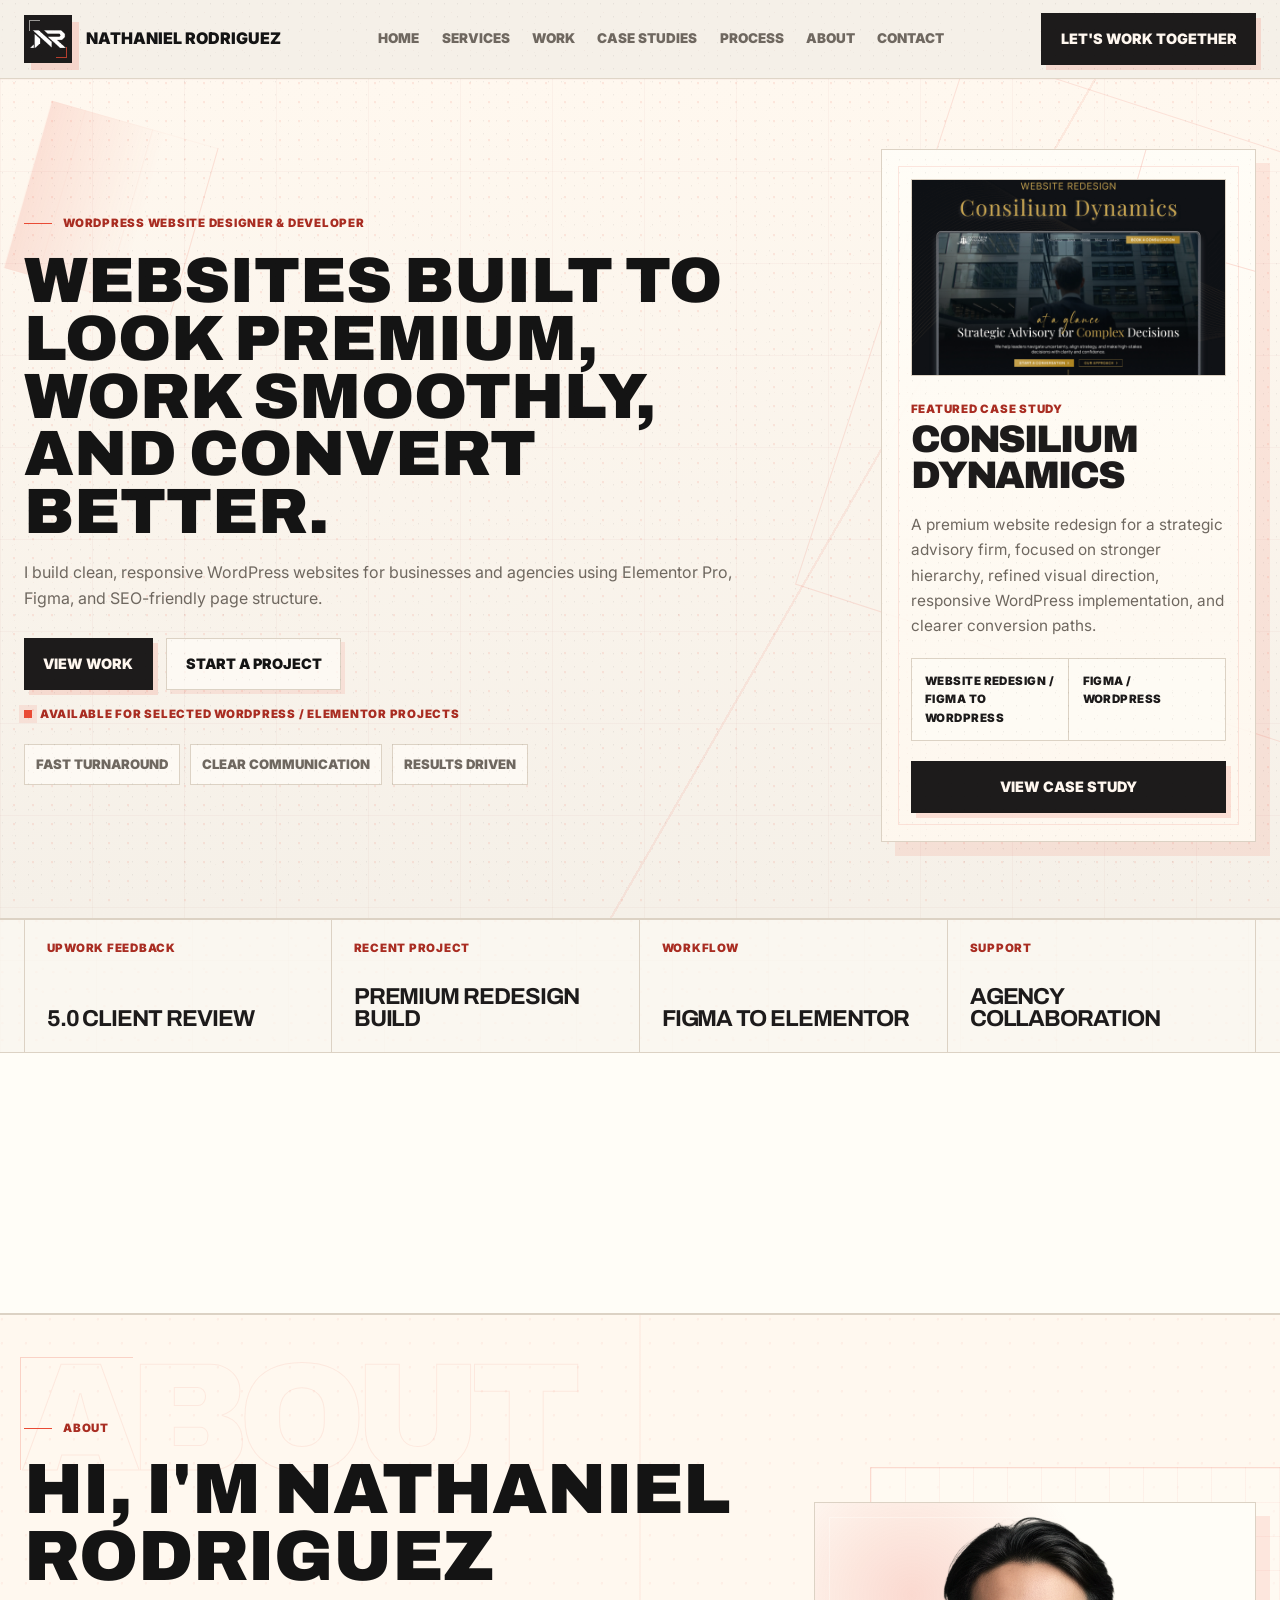
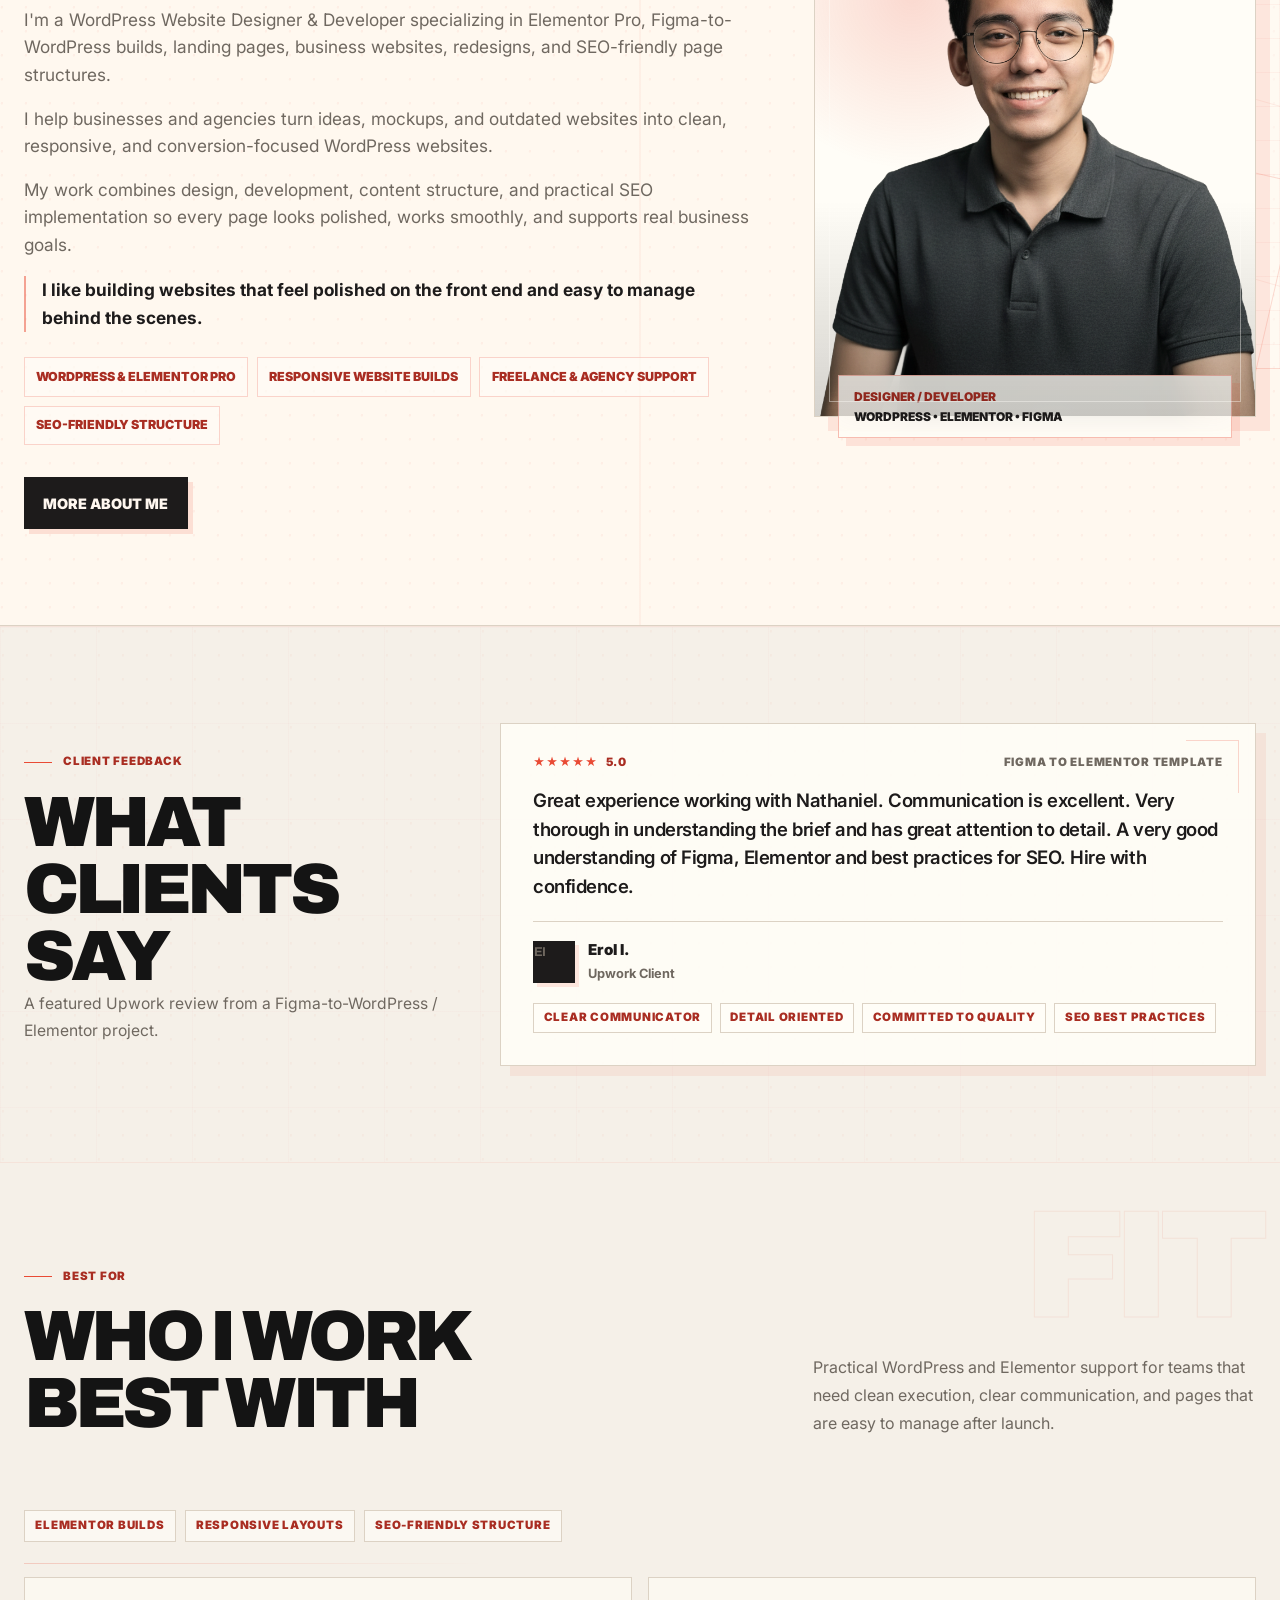
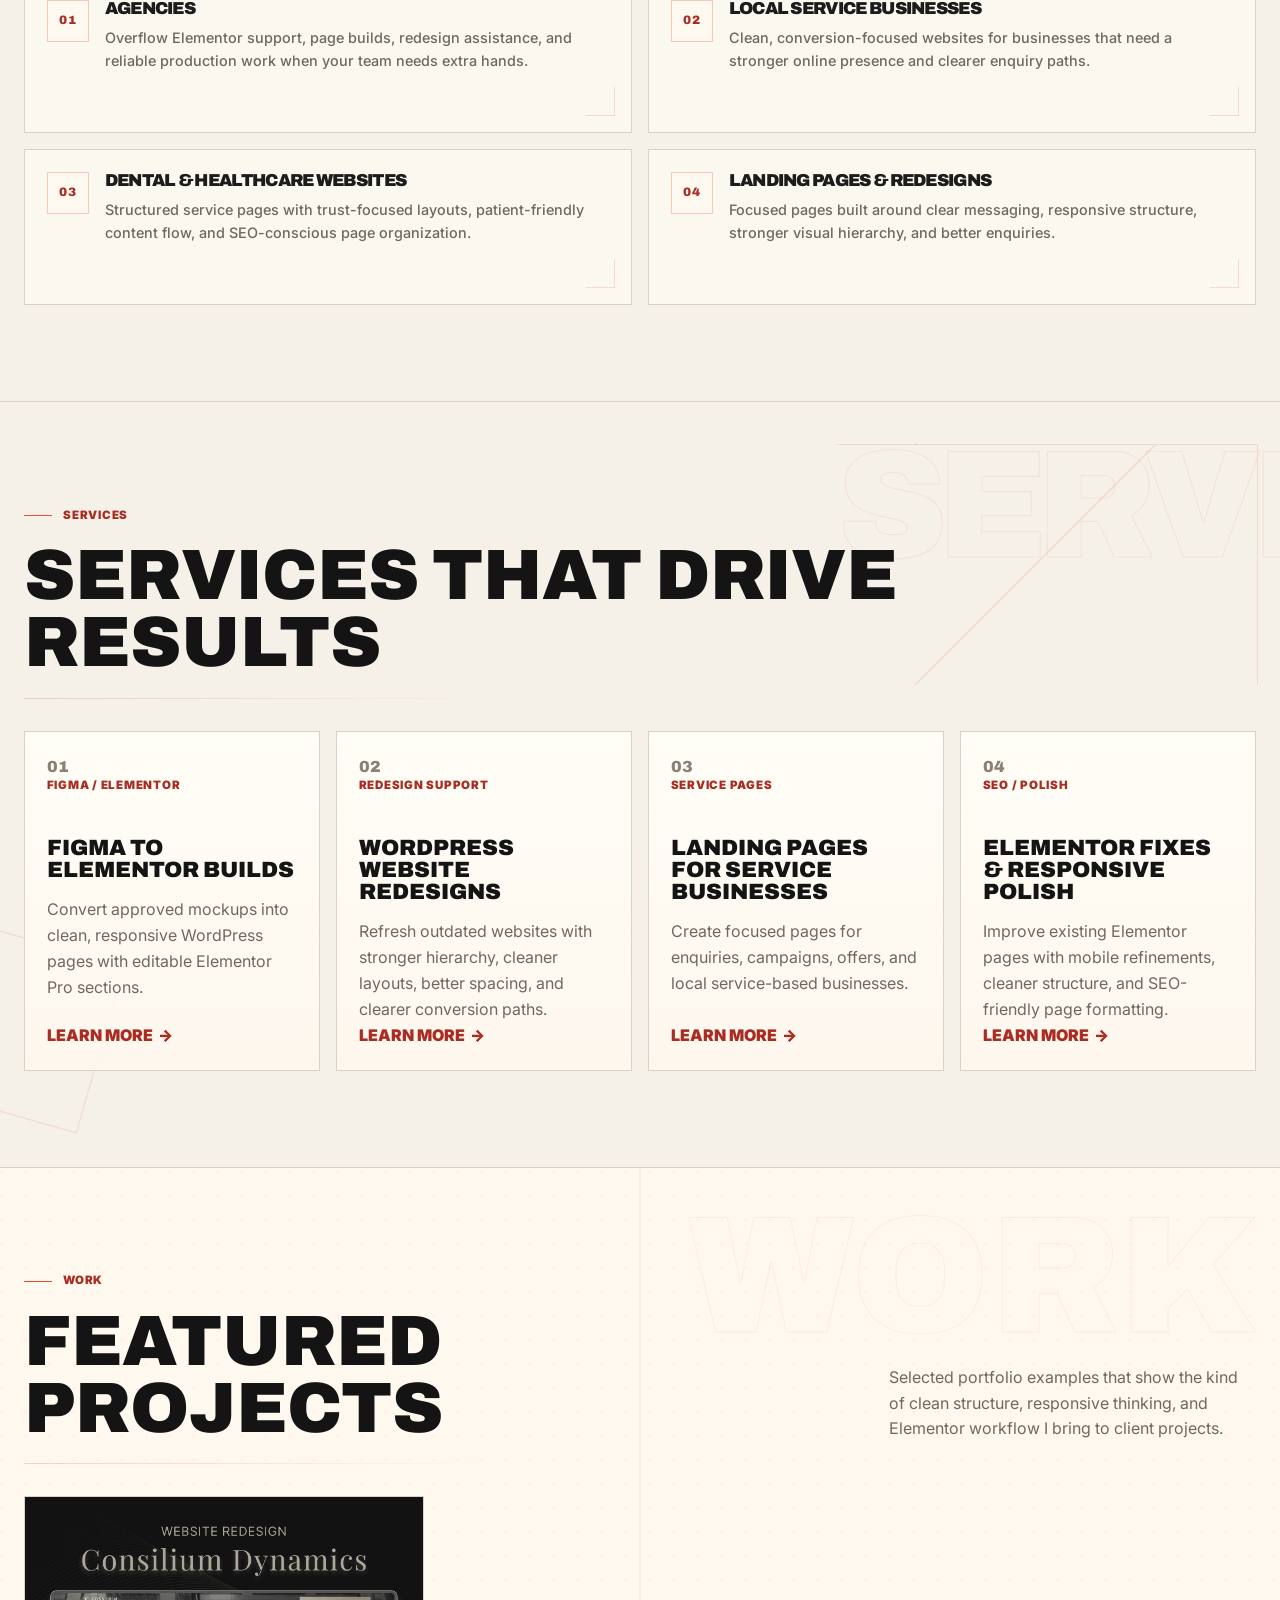
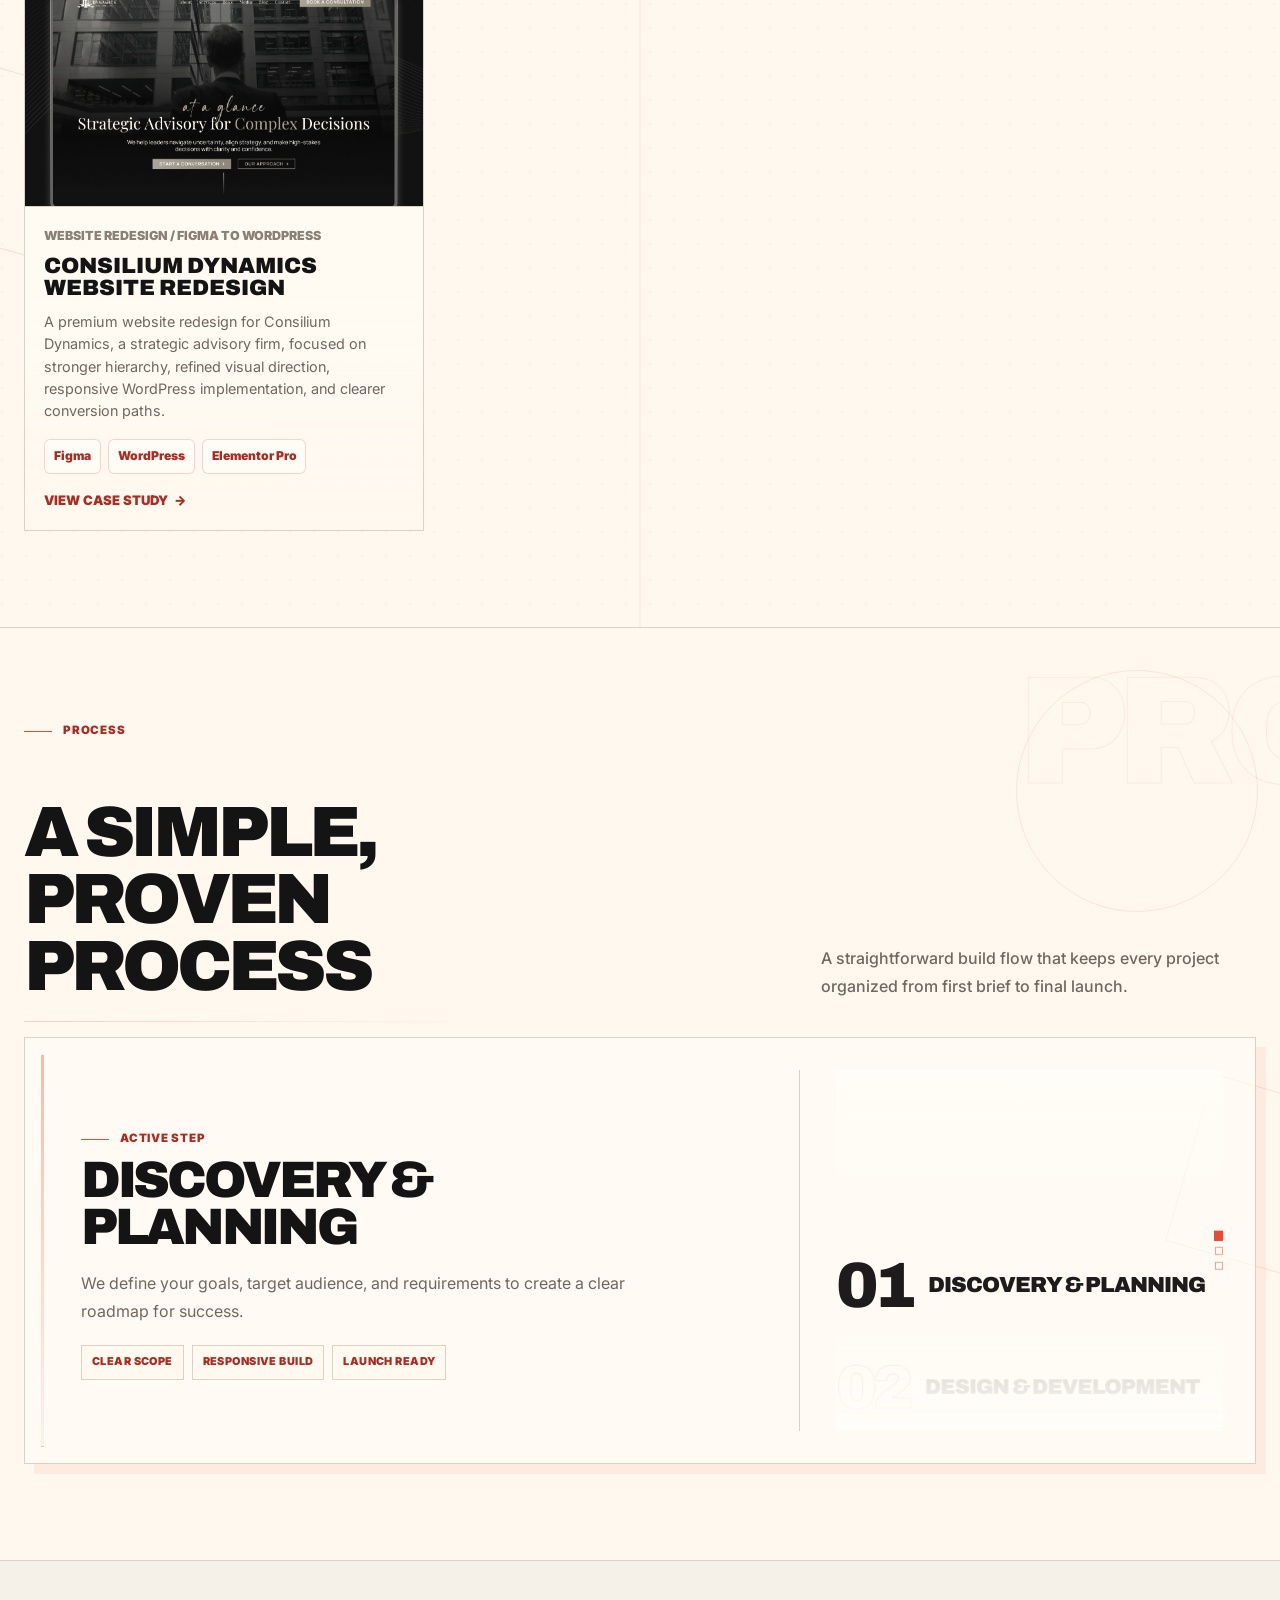
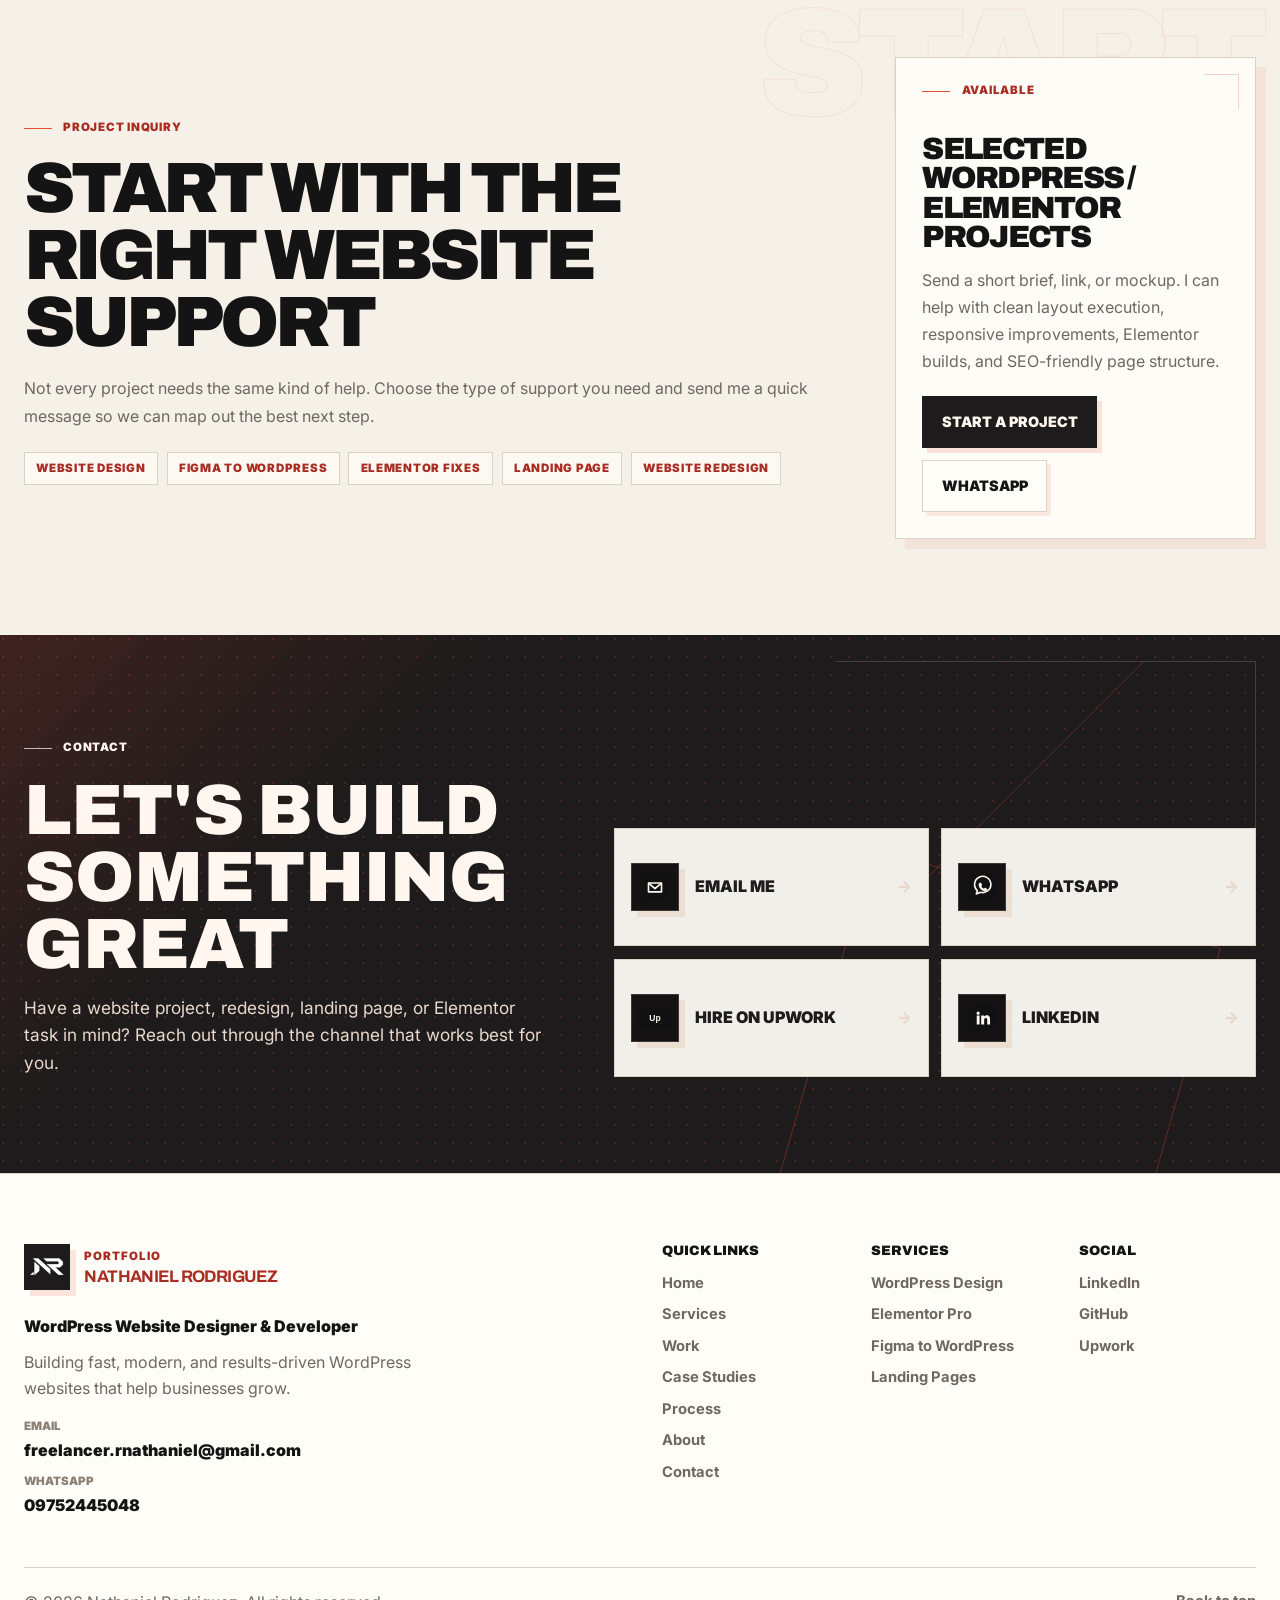
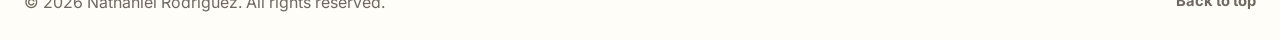
==== commit 4463683f: "Load all case studies on homepage" ====
--- a/index.html
+++ b/index.html
@@ -37,109 +37,29 @@
 
   <header class="site-header" data-header>
     <div class="container nav-wrap">
-      <a class="brand" href="#home" aria-label="Nathaniel Rodriguez home">
-        <span class="brand-mark brand-logo-wrap"><img src="assets/images/Nathaniel%20Logo.png" alt="Nathaniel Rodriguez logo" /></span>
-        <span class="brand-name">Nathaniel Rodriguez</span>
-      </a>
-      <nav class="nav-links" id="primary-navigation" aria-label="Main navigation">
-        <a href="#home">Home</a>
-        <a href="#services">Services</a>
-        <a href="#work">Work</a>
-        <a href="case-studies.html">Case Studies</a>
-        <a href="#process">Process</a>
-        <a href="#about">About</a>
-        <a href="#contact">Contact</a>
-        <a class="btn btn-dark nav-mobile-cta" href="mailto:freelancer.rnathaniel@gmail.com">Let's Work Together</a>
-      </nav>
+      <a class="brand" href="#home" aria-label="Nathaniel Rodriguez home"><span class="brand-mark brand-logo-wrap"><img src="assets/images/Nathaniel%20Logo.png" alt="Nathaniel Rodriguez logo" /></span><span class="brand-name">Nathaniel Rodriguez</span></a>
+      <nav class="nav-links" id="primary-navigation" aria-label="Main navigation"><a href="#home">Home</a><a href="#services">Services</a><a href="#work">Work</a><a href="case-studies.html">Case Studies</a><a href="#process">Process</a><a href="#about">About</a><a href="#contact">Contact</a><a class="btn btn-dark nav-mobile-cta" href="mailto:freelancer.rnathaniel@gmail.com">Let's Work Together</a></nav>
       <a class="btn btn-dark nav-cta" href="mailto:freelancer.rnathaniel@gmail.com">Let's Work Together</a>
-      <button class="nav-toggle" type="button" aria-controls="primary-navigation" aria-expanded="false">
-        <span class="visually-hidden">Toggle navigation</span><span></span><span></span>
-      </button>
+      <button class="nav-toggle" type="button" aria-controls="primary-navigation" aria-expanded="false"><span class="visually-hidden">Toggle navigation</span><span></span><span></span></button>
     </div>
   </header>
 
   <main id="main">
-    <section class="hero" id="home" aria-labelledby="hero-title">
-      <div class="container hero-grid">
-        <div class="hero-copy">
-          <p class="eyebrow">WordPress Website Designer & Developer</p>
-          <h1 id="hero-title">Websites Built to Look Premium, Work Smoothly, and Convert Better.</h1>
-          <p class="hero-text">I build clean, responsive WordPress websites for businesses and agencies using Elementor Pro, Figma, and SEO-friendly page structure.</p>
-          <div class="hero-actions" aria-label="Primary actions"><a class="btn btn-dark" href="#work">View Work</a><a class="btn btn-light" href="mailto:freelancer.rnathaniel@gmail.com">Start a Project</a></div>
-          <p class="hero-availability">Available for selected WordPress / Elementor projects</p>
-          <ul class="trust-row" aria-label="Trust highlights"><li>Fast Turnaround</li><li>Clear Communication</li><li>Results Driven</li></ul>
-        </div>
-        <aside class="hero-featured-card" aria-label="Featured case study">
-          <a class="hero-featured-thumb" href="case-study-consilium-dynamics.html" aria-label="View Consilium Dynamics Website Redesign case study"><img src="assets/case-studies/consilium%20dynamics/Project%20Thumbnail.jpg" alt="Consilium Dynamics Website Redesign preview" loading="eager"></a>
-          <div><span class="hero-featured-kicker">Featured Case Study</span><h2>Consilium Dynamics</h2></div>
-          <p>A premium website redesign for a strategic advisory firm, focused on stronger hierarchy, refined visual direction, responsive WordPress implementation, and clearer conversion paths.</p>
-          <div class="hero-featured-meta" aria-label="Featured project details"><span>Website Redesign / Figma to WordPress</span><span>Figma / WordPress</span></div>
-          <a class="btn btn-dark" href="case-study-consilium-dynamics.html">View Case Study</a>
-        </aside>
-      </div>
-    </section>
-
-    <section class="value-strip" aria-label="Portfolio value highlights">
-      <div class="container value-grid">
-        <article class="value-item"><span class="icon-block">01</span><h2>100% Responsive Layouts</h2><p>Seamless experience on every device.</p></article>
-        <article class="value-item"><span class="icon-block">02</span><h2>Elementor Pro Builds</h2><p>Pixel-perfect, flexible, and easy to manage.</p></article>
-        <article class="value-item"><span class="icon-block">03</span><h2>SEO-Friendly Structure</h2><p>Built for visibility, speed, and better rankings.</p></article>
-        <article class="value-item"><span class="icon-block">04</span><h2>Freelance & Agency Experience</h2><p>Reliable support for businesses and agency teams.</p></article>
-      </div>
-    </section>
-
-    <section class="section section-ruled" id="about" aria-labelledby="about-title">
-      <div class="container about-grid">
-        <div class="about-copy">
-          <p class="eyebrow">About</p><h2 id="about-title">Hi, I'm Nathaniel Rodriguez</h2>
-          <p>I'm a WordPress Website Designer & Developer specializing in Elementor Pro, Figma-to-WordPress builds, landing pages, business websites, redesigns, and SEO-friendly page structures.</p>
-          <p>I help businesses and agencies turn ideas, mockups, and outdated websites into clean, responsive, and conversion-focused WordPress websites.</p>
-          <p>My work combines design, development, content structure, and practical SEO implementation so every page looks polished, works smoothly, and supports real business goals.</p>
-          <ul class="credential-row" aria-label="Credentials and trust points"><li>WordPress & Elementor Pro</li><li>Responsive Website Builds</li><li>Freelance & Agency Support</li><li>SEO-Friendly Structure</li></ul>
-          <a class="btn btn-dark" href="#contact">More About Me</a>
-        </div>
-        <figure class="about-portrait" aria-label="Nathaniel Rodriguez portrait"><div class="about-portrait-frame"><img src="assets/images/About%20Me.png" alt="Nathaniel Rodriguez" /></div><figcaption><span>Designer / Developer</span><strong>WordPress • Elementor • Figma</strong></figcaption></figure>
-      </div>
-    </section>
-
-    <section class="section testimonial-section" aria-labelledby="testimonial-title" data-testimonial-section>
-      <div class="container testimonial-grid">
-        <div class="testimonial-intro"><p class="eyebrow">Client Feedback</p><h2 id="testimonial-title">What Clients Say</h2><p>A featured Upwork review from a Figma-to-WordPress / Elementor project.</p></div>
-        <article class="testimonial-card" data-pointer-reactive>
-          <div class="testimonial-topline"><div class="testimonial-rating" aria-label="5 out of 5 rating"><span>★★★★★</span> 5.0</div><div class="testimonial-project">Figma to Elementor Template</div></div>
-          <blockquote class="testimonial-quote">Great experience working with Nathaniel. Communication is excellent. Very thorough in understanding the brief and has great attention to detail. A very good understanding of Figma, Elementor and best practices for SEO. Hire with confidence.</blockquote>
-          <div class="testimonial-author"><span class="testimonial-avatar" aria-hidden="true">EI</span><div><strong>Erol I.</strong><span>Upwork Client</span></div></div>
-          <ul class="testimonial-tags" aria-label="Client highlighted qualities"><li>Clear Communicator</li><li>Detail Oriented</li><li>Committed to Quality</li><li>SEO Best Practices</li></ul>
-        </article>
-      </div>
-    </section>
-
-    <section class="section best-for-section" aria-labelledby="best-for-title">
-      <div class="container">
-        <div class="section-heading heading-split"><div><p class="eyebrow">Best For</p><h2 id="best-for-title">Built for Businesses and Agencies That Need Reliable WordPress Support</h2></div><p>Clean, practical website support for teams that need polished Elementor pages without slowing down their workflow.</p></div>
-        <div class="best-for-grid"><article><span>01</span><h3>Agencies Needing Elementor Support</h3></article><article><span>02</span><h3>Local Service Businesses</h3></article><article><span>03</span><h3>Dental and Healthcare Websites</h3></article><article><span>04</span><h3>Landing Pages and Redesign Projects</h3></article></div>
-      </div>
-    </section>
-
+    <section class="hero" id="home" aria-labelledby="hero-title"><div class="container hero-grid"><div class="hero-copy"><p class="eyebrow">WordPress Website Designer & Developer</p><h1 id="hero-title">Websites Built to Look Premium, Work Smoothly, and Convert Better.</h1><p class="hero-text">I build clean, responsive WordPress websites for businesses and agencies using Elementor Pro, Figma, and SEO-friendly page structure.</p><div class="hero-actions" aria-label="Primary actions"><a class="btn btn-dark" href="#work">View Work</a><a class="btn btn-light" href="mailto:freelancer.rnathaniel@gmail.com">Start a Project</a></div><p class="hero-availability">Available for selected WordPress / Elementor projects</p><ul class="trust-row" aria-label="Trust highlights"><li>Fast Turnaround</li><li>Clear Communication</li><li>Results Driven</li></ul></div><aside class="hero-featured-card" aria-label="Featured case study"><a class="hero-featured-thumb" href="case-study-consilium-dynamics.html" aria-label="View Consilium Dynamics Website Redesign case study"><img src="assets/case-studies/consilium%20dynamics/Project%20Thumbnail.jpg" alt="Consilium Dynamics Website Redesign preview" loading="eager"></a><div><span class="hero-featured-kicker">Featured Case Study</span><h2>Consilium Dynamics</h2></div><p>A premium website redesign for a strategic advisory firm, focused on stronger hierarchy, refined visual direction, responsive WordPress implementation, and clearer conversion paths.</p><div class="hero-featured-meta" aria-label="Featured project details"><span>Website Redesign / Figma to WordPress</span><span>Figma / WordPress</span></div><a class="btn btn-dark" href="case-study-consilium-dynamics.html">View Case Study</a></aside></div></section>
+    <section class="value-strip" aria-label="Portfolio value highlights"><div class="container value-grid"><article class="value-item"><span class="icon-block">01</span><h2>100% Responsive Layouts</h2><p>Seamless experience on every device.</p></article><article class="value-item"><span class="icon-block">02</span><h2>Elementor Pro Builds</h2><p>Pixel-perfect, flexible, and easy to manage.</p></article><article class="value-item"><span class="icon-block">03</span><h2>SEO-Friendly Structure</h2><p>Built for visibility, speed, and better rankings.</p></article><article class="value-item"><span class="icon-block">04</span><h2>Freelance & Agency Experience</h2><p>Reliable support for businesses and agency teams.</p></article></div></section>
+    <section class="section section-ruled" id="about" aria-labelledby="about-title"><div class="container about-grid"><div class="about-copy"><p class="eyebrow">About</p><h2 id="about-title">Hi, I'm Nathaniel Rodriguez</h2><p>I'm a WordPress Website Designer & Developer specializing in Elementor Pro, Figma-to-WordPress builds, landing pages, business websites, redesigns, and SEO-friendly page structures.</p><p>I help businesses and agencies turn ideas, mockups, and outdated websites into clean, responsive, and conversion-focused WordPress websites.</p><p>My work combines design, development, content structure, and practical SEO implementation so every page looks polished, works smoothly, and supports real business goals.</p><ul class="credential-row" aria-label="Credentials and trust points"><li>WordPress & Elementor Pro</li><li>Responsive Website Builds</li><li>Freelance & Agency Support</li><li>SEO-Friendly Structure</li></ul><a class="btn btn-dark" href="#contact">More About Me</a></div><figure class="about-portrait" aria-label="Nathaniel Rodriguez portrait"><div class="about-portrait-frame"><img src="assets/images/About%20Me.png" alt="Nathaniel Rodriguez" /></div><figcaption><span>Designer / Developer</span><strong>WordPress • Elementor • Figma</strong></figcaption></figure></div></section>
+    <section class="section testimonial-section" aria-labelledby="testimonial-title" data-testimonial-section><div class="container testimonial-grid"><div class="testimonial-intro"><p class="eyebrow">Client Feedback</p><h2 id="testimonial-title">What Clients Say</h2><p>A featured Upwork review from a Figma-to-WordPress / Elementor project.</p></div><article class="testimonial-card" data-pointer-reactive><div class="testimonial-topline"><div class="testimonial-rating" aria-label="5 out of 5 rating"><span>★★★★★</span> 5.0</div><div class="testimonial-project">Figma to Elementor Template</div></div><blockquote class="testimonial-quote">Great experience working with Nathaniel. Communication is excellent. Very thorough in understanding the brief and has great attention to detail. A very good understanding of Figma, Elementor and best practices for SEO. Hire with confidence.</blockquote><div class="testimonial-author"><span class="testimonial-avatar" aria-hidden="true">EI</span><div><strong>Erol I.</strong><span>Upwork Client</span></div></div><ul class="testimonial-tags" aria-label="Client highlighted qualities"><li>Clear Communicator</li><li>Detail Oriented</li><li>Committed to Quality</li><li>SEO Best Practices</li></ul></article></div></section>
+    <section class="section best-for-section" aria-labelledby="best-for-title"><div class="container"><div class="section-heading heading-split"><div><p class="eyebrow">Best For</p><h2 id="best-for-title">Built for Businesses and Agencies That Need Reliable WordPress Support</h2></div><p>Clean, practical website support for teams that need polished Elementor pages without slowing down their workflow.</p></div><div class="best-for-grid"><article><span>01</span><h3>Agencies Needing Elementor Support</h3></article><article><span>02</span><h3>Local Service Businesses</h3></article><article><span>03</span><h3>Dental and Healthcare Websites</h3></article><article><span>04</span><h3>Landing Pages and Redesign Projects</h3></article></div></div></section>
     <section class="section" id="services" aria-labelledby="services-title"><div class="container"><div class="section-heading"><p class="eyebrow">Services</p><h2 id="services-title">Services That Drive Results</h2></div><div class="service-grid"><article class="service-card"><span>01</span><h3>WordPress Website Design</h3><p>Custom WordPress designs that are clean, modern, and built to convert.</p><a href="#contact">Learn More <span aria-hidden="true">-></span></a></article><article class="service-card"><span>02</span><h3>Elementor Pro Development</h3><p>High-performance websites built with Elementor Pro for maximum flexibility.</p><a href="#contact">Learn More <span aria-hidden="true">-></span></a></article><article class="service-card"><span>03</span><h3>Figma to WordPress</h3><p>Convert Figma designs into responsive, pixel-perfect WordPress websites.</p><a href="#contact">Learn More <span aria-hidden="true">-></span></a></article><article class="service-card"><span>04</span><h3>Landing Pages & Redesigns</h3><p>Conversion-focused landing pages and redesigns that elevate your brand.</p><a href="#contact">Learn More <span aria-hidden="true">-></span></a></article></div></div></section>
-
-    <section class="section section-ruled" id="work" aria-labelledby="work-title"><div class="container"><div class="section-heading heading-split"><div><p class="eyebrow">Work</p><h2 id="work-title">Featured Projects</h2></div><p>Three focused portfolio examples that show the kind of clean structure, responsive thinking, and Elementor workflow I bring to client projects.</p></div><div class="project-grid" data-featured-projects></div></div></section>
-
+    <section class="section section-ruled" id="work" aria-labelledby="work-title"><div class="container"><div class="section-heading heading-split"><div><p class="eyebrow">Work</p><h2 id="work-title">Featured Projects</h2></div><p>Selected portfolio examples that show the kind of clean structure, responsive thinking, and Elementor workflow I bring to client projects.</p></div><div class="project-grid" data-featured-projects></div></div></section>
     <section class="section" id="process" aria-labelledby="process-title"><div class="container"><div class="section-heading"><p class="eyebrow">Process</p><h2 id="process-title">A Simple, Proven Process</h2></div><div class="process-list"><article class="process-step"><span>01</span><div><h3>Discovery & Planning</h3><p>We define your goals, target audience, and requirements to create a clear roadmap for success.</p></div></article><article class="process-step"><span>02</span><div><h3>Design & Development</h3><p>I design and build a responsive, fast, SEO-friendly website that reflects your brand and engages users.</p></div></article><article class="process-step"><span>03</span><div><h3>Testing / Launch / Support</h3><p>Rigorous testing ensures everything works properly. I launch your site and provide ongoing support.</p></div></article></div></div></section>
-
-    <section class="section project-inquiry-section" aria-labelledby="project-inquiry-title" data-project-inquiry-section>
-      <div class="container project-inquiry-grid">
-        <div class="project-inquiry-copy"><p class="eyebrow">Project Inquiry</p><h2 id="project-inquiry-title">Start With the Right Website Support</h2><p>Not every project needs the same kind of help. Choose the type of support you need and send me a quick message so we can map out the best next step.</p><ul class="project-type-grid" aria-label="Common project types"><li>Website Design</li><li>Figma to WordPress</li><li>Elementor Fixes</li><li>Landing Page</li><li>Website Redesign</li></ul></div>
-        <aside class="project-inquiry-card" data-pointer-reactive><p class="eyebrow">Available</p><h3>Selected WordPress / Elementor Projects</h3><p>Send a short brief, link, or mockup. I can help with clean layout execution, responsive improvements, Elementor builds, and SEO-friendly page structure.</p><div class="project-inquiry-actions"><a class="btn btn-dark" href="mailto:freelancer.rnathaniel@gmail.com?subject=Website%20Project%20Inquiry">Start a Project</a><a class="btn btn-light" href="https://wa.me/639752445048" target="_blank" rel="noopener">WhatsApp</a></div></aside>
-      </div>
-    </section>
-
+    <section class="section project-inquiry-section" aria-labelledby="project-inquiry-title" data-project-inquiry-section><div class="container project-inquiry-grid"><div class="project-inquiry-copy"><p class="eyebrow">Project Inquiry</p><h2 id="project-inquiry-title">Start With the Right Website Support</h2><p>Not every project needs the same kind of help. Choose the type of support you need and send me a quick message so we can map out the best next step.</p><ul class="project-type-grid" aria-label="Common project types"><li>Website Design</li><li>Figma to WordPress</li><li>Elementor Fixes</li><li>Landing Page</li><li>Website Redesign</li></ul></div><aside class="project-inquiry-card" data-pointer-reactive><p class="eyebrow">Available</p><h3>Selected WordPress / Elementor Projects</h3><p>Send a short brief, link, or mockup. I can help with clean layout execution, responsive improvements, Elementor builds, and SEO-friendly page structure.</p><div class="project-inquiry-actions"><a class="btn btn-dark" href="mailto:freelancer.rnathaniel@gmail.com?subject=Website%20Project%20Inquiry">Start a Project</a><a class="btn btn-light" href="https://wa.me/639752445048" target="_blank" rel="noopener">WhatsApp</a></div></aside></div></section>
     <section class="cta-section contact-cta" id="contact" aria-labelledby="cta-title"><div class="container cta-contact-grid"><div class="cta-copy"><p class="eyebrow eyebrow-invert">Contact</p><h2 id="cta-title">Let's Build Something Great</h2><p>Have a website project, redesign, landing page, or Elementor task in mind? Reach out through the channel that works best for you.</p></div><div class="cta-channel-grid" aria-label="Contact channels"><a class="channel-card" href="mailto:freelancer.rnathaniel@gmail.com"><span class="channel-icon" aria-hidden="true"><svg viewBox="0 0 24 24" focusable="false"><path d="M4 6h16v12H4z" /><path d="m4 7 8 6 8-6" /></svg></span><span>Email Me</span><i aria-hidden="true">-></i></a><a class="channel-card" href="https://wa.me/639752445048" target="_blank" rel="noopener"><span class="channel-icon" aria-hidden="true"><svg viewBox="0 0 24 24" focusable="false"><path d="M5.5 18.5 4 22l3.8-1.2A9 9 0 1 0 3 12.8" /><path d="M9 8.8c.3 3.1 2.2 5 5.2 6.1l1.5-1.5 2.1.8c.2 1.8-.8 2.8-2.5 2.8-4.7 0-8.3-3.6-8.3-8.3 0-1.6 1-2.7 2.8-2.5l.8 2.1L9 8.8z" /></svg></span><span>WhatsApp</span><i aria-hidden="true">-></i></a><a class="channel-card" href="https://www.upwork.com/freelancers/~01e812a28cc6f0769d" target="_blank" rel="noopener"><span class="channel-mark" aria-hidden="true">Up</span><span>Hire on Upwork</span><i aria-hidden="true">-></i></a><a class="channel-card" href="https://www.linkedin.com/in/rnaths" target="_blank" rel="noopener"><span class="channel-mark" aria-hidden="true">in</span><span>LinkedIn</span><i aria-hidden="true">-></i></a></div></div></section>
   </main>
-
   <footer class="site-footer"><div class="container footer-grid"><div class="footer-intro"><a class="footer-brand" href="#home">NR / Nathaniel Rodriguez</a><p class="footer-role">WordPress Website Designer & Developer</p><p>Building fast, modern, and results-driven WordPress websites that help businesses grow.</p><div class="footer-contact"><a href="mailto:freelancer.rnathaniel@gmail.com"><span>Email</span> freelancer.rnathaniel@gmail.com</a><a href="https://wa.me/639752445048" target="_blank" rel="noopener"><span>WhatsApp</span> 09752445048</a></div></div><div><h2>Quick Links</h2><nav class="footer-links" aria-label="Footer quick links"><a href="#home">Home</a><a href="#services">Services</a><a href="#work">Work</a><a href="case-studies.html">Case Studies</a><a href="#process">Process</a><a href="#about">About</a><a href="#contact">Contact</a></nav></div><div><h2>Services</h2><nav class="footer-links" aria-label="Footer service links"><a href="#services">WordPress Design</a><a href="#services">Elementor Pro</a><a href="#services">Figma to WordPress</a><a href="#services">Landing Pages</a></nav></div><div><h2>Social</h2><nav class="footer-links" aria-label="Social links"><a href="https://www.linkedin.com/in/rnaths" target="_blank" rel="noopener">LinkedIn</a><a href="https://github.com/thanielll" target="_blank" rel="noopener">GitHub</a><a href="https://www.upwork.com/freelancers/~01e812a28cc6f0769d" target="_blank" rel="noopener">Upwork</a></nav></div></div><div class="container footer-bottom"><p>&copy; 2026 Nathaniel Rodriguez. All rights reserved.</p><a href="#home">Back to top</a></div></footer>
 
   <script src="assets/js/case-studies.js?v=20260510"></script>
+  <script src="assets/js/genieum-case-study-data.js?v=20260510"></script>
   <script src="assets/js/consilium-case-study.js?v=20260510"></script>
   <script src="script.js?v=20260510"></script>
 </body>
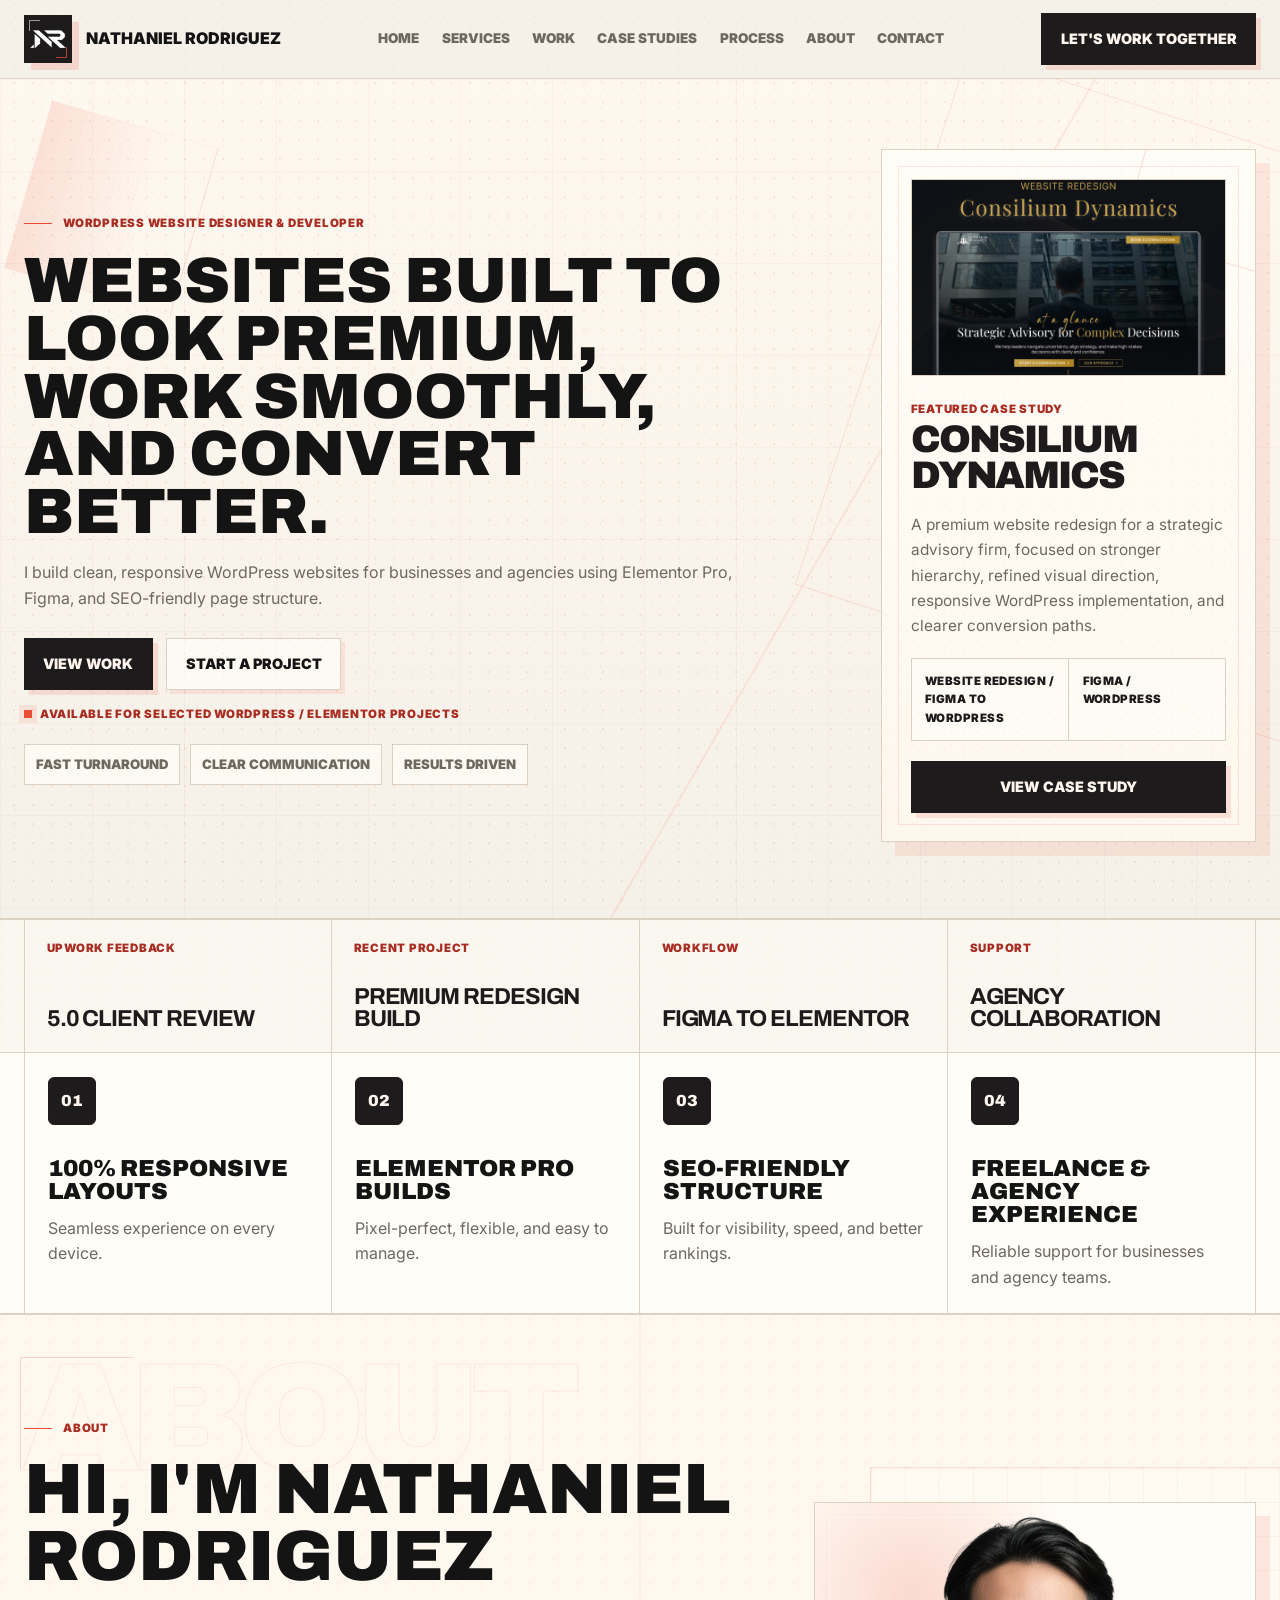
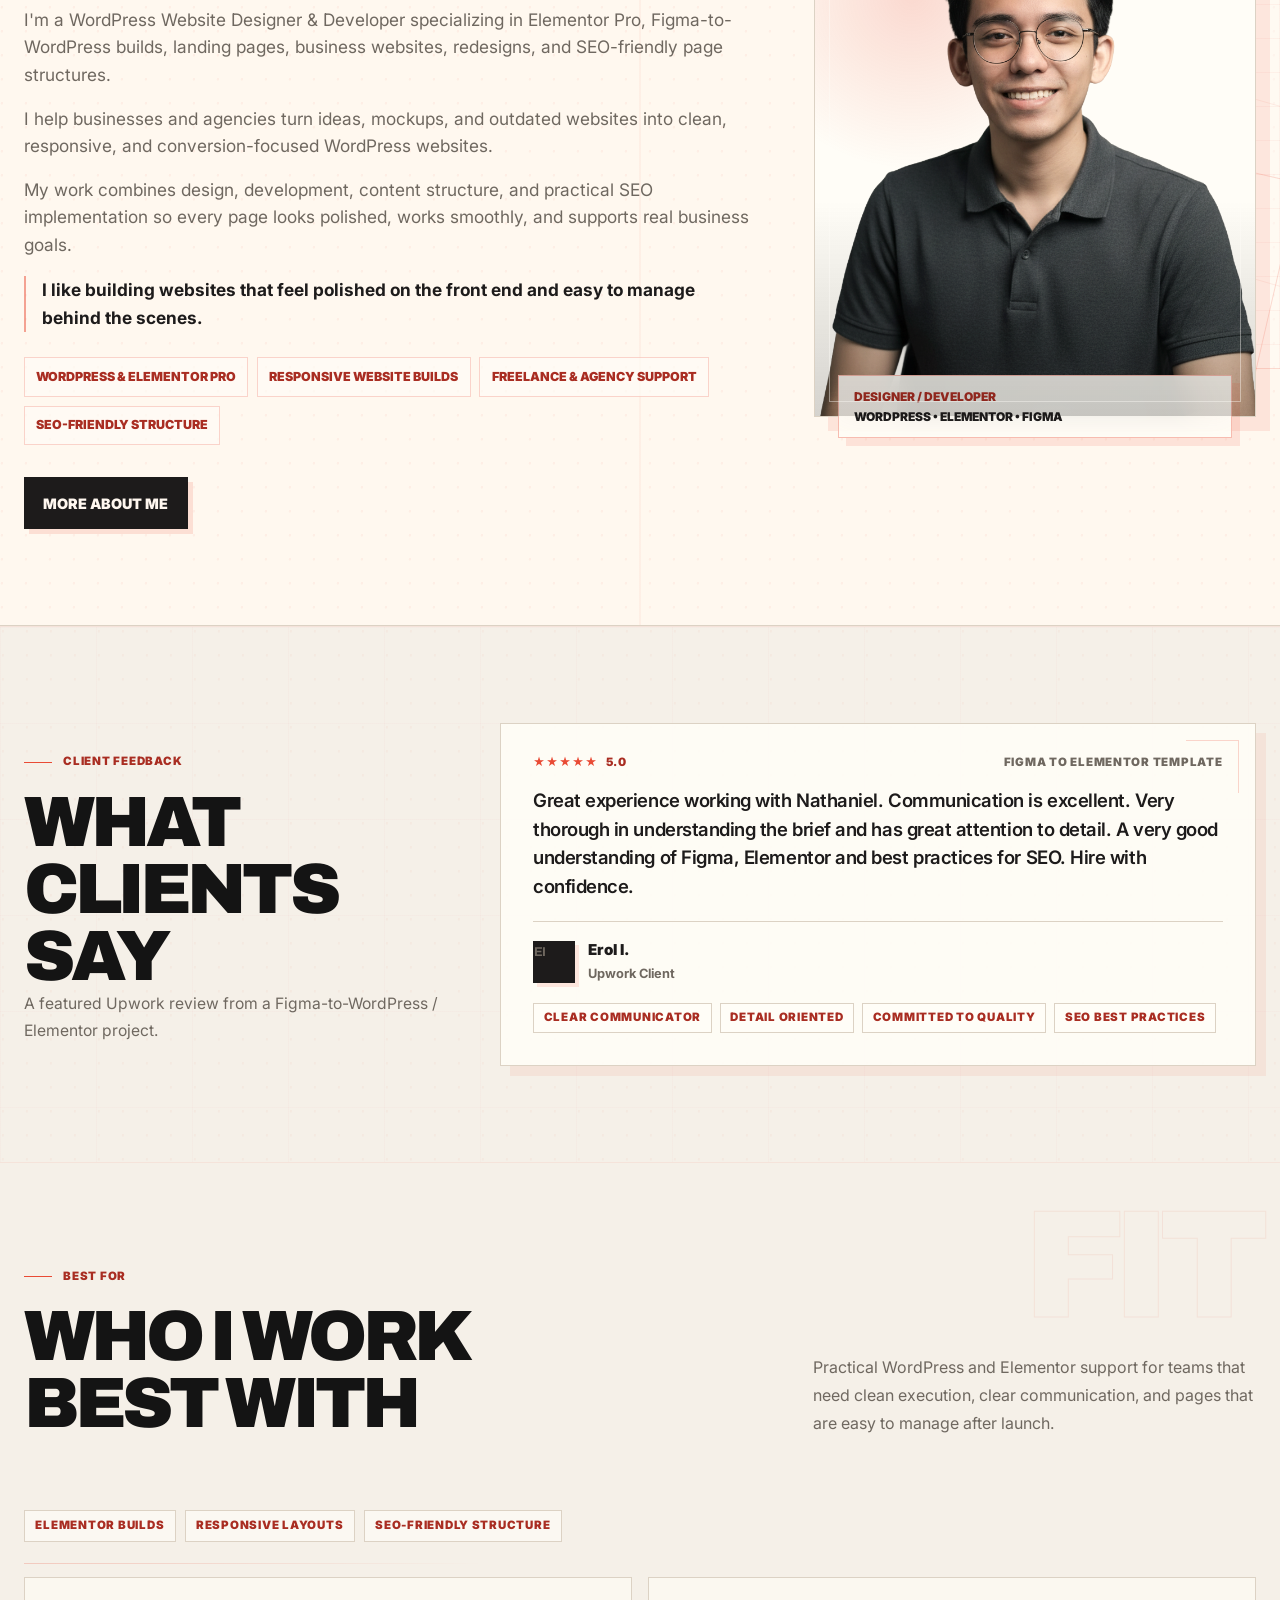
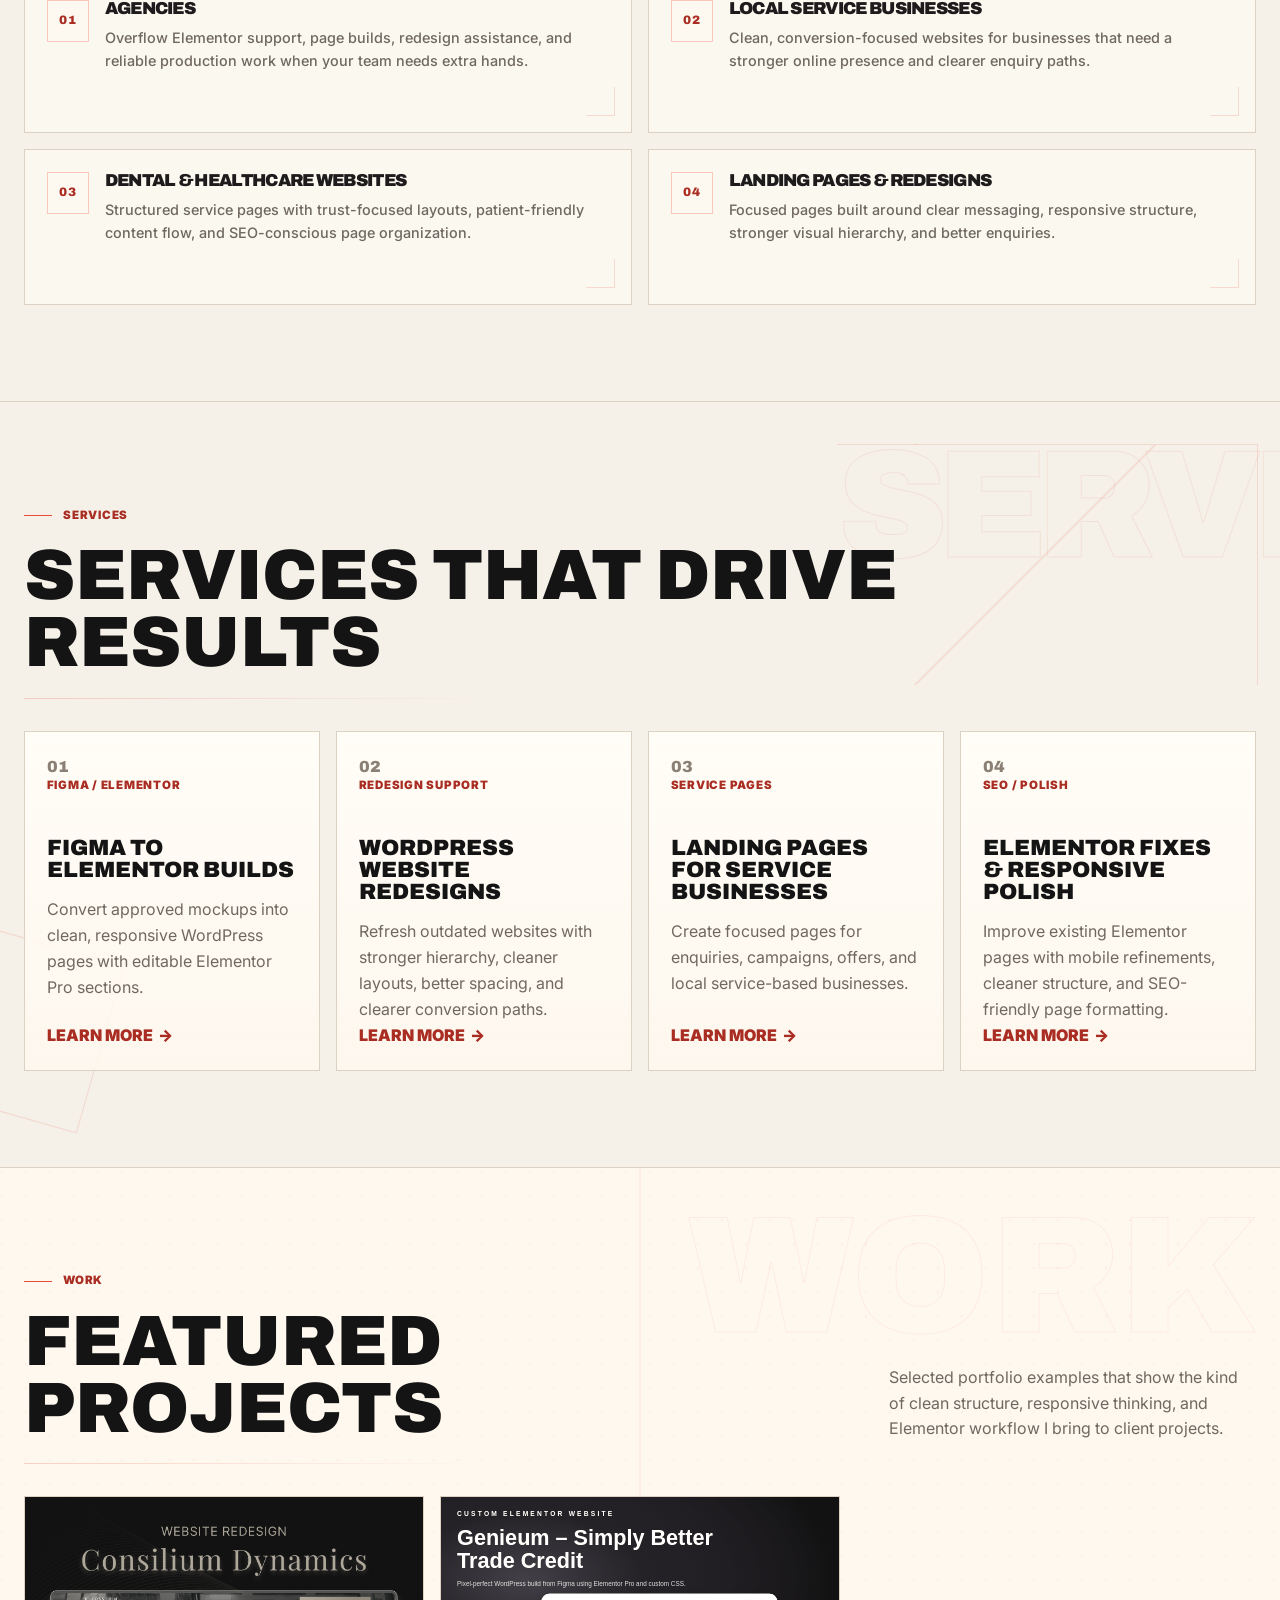
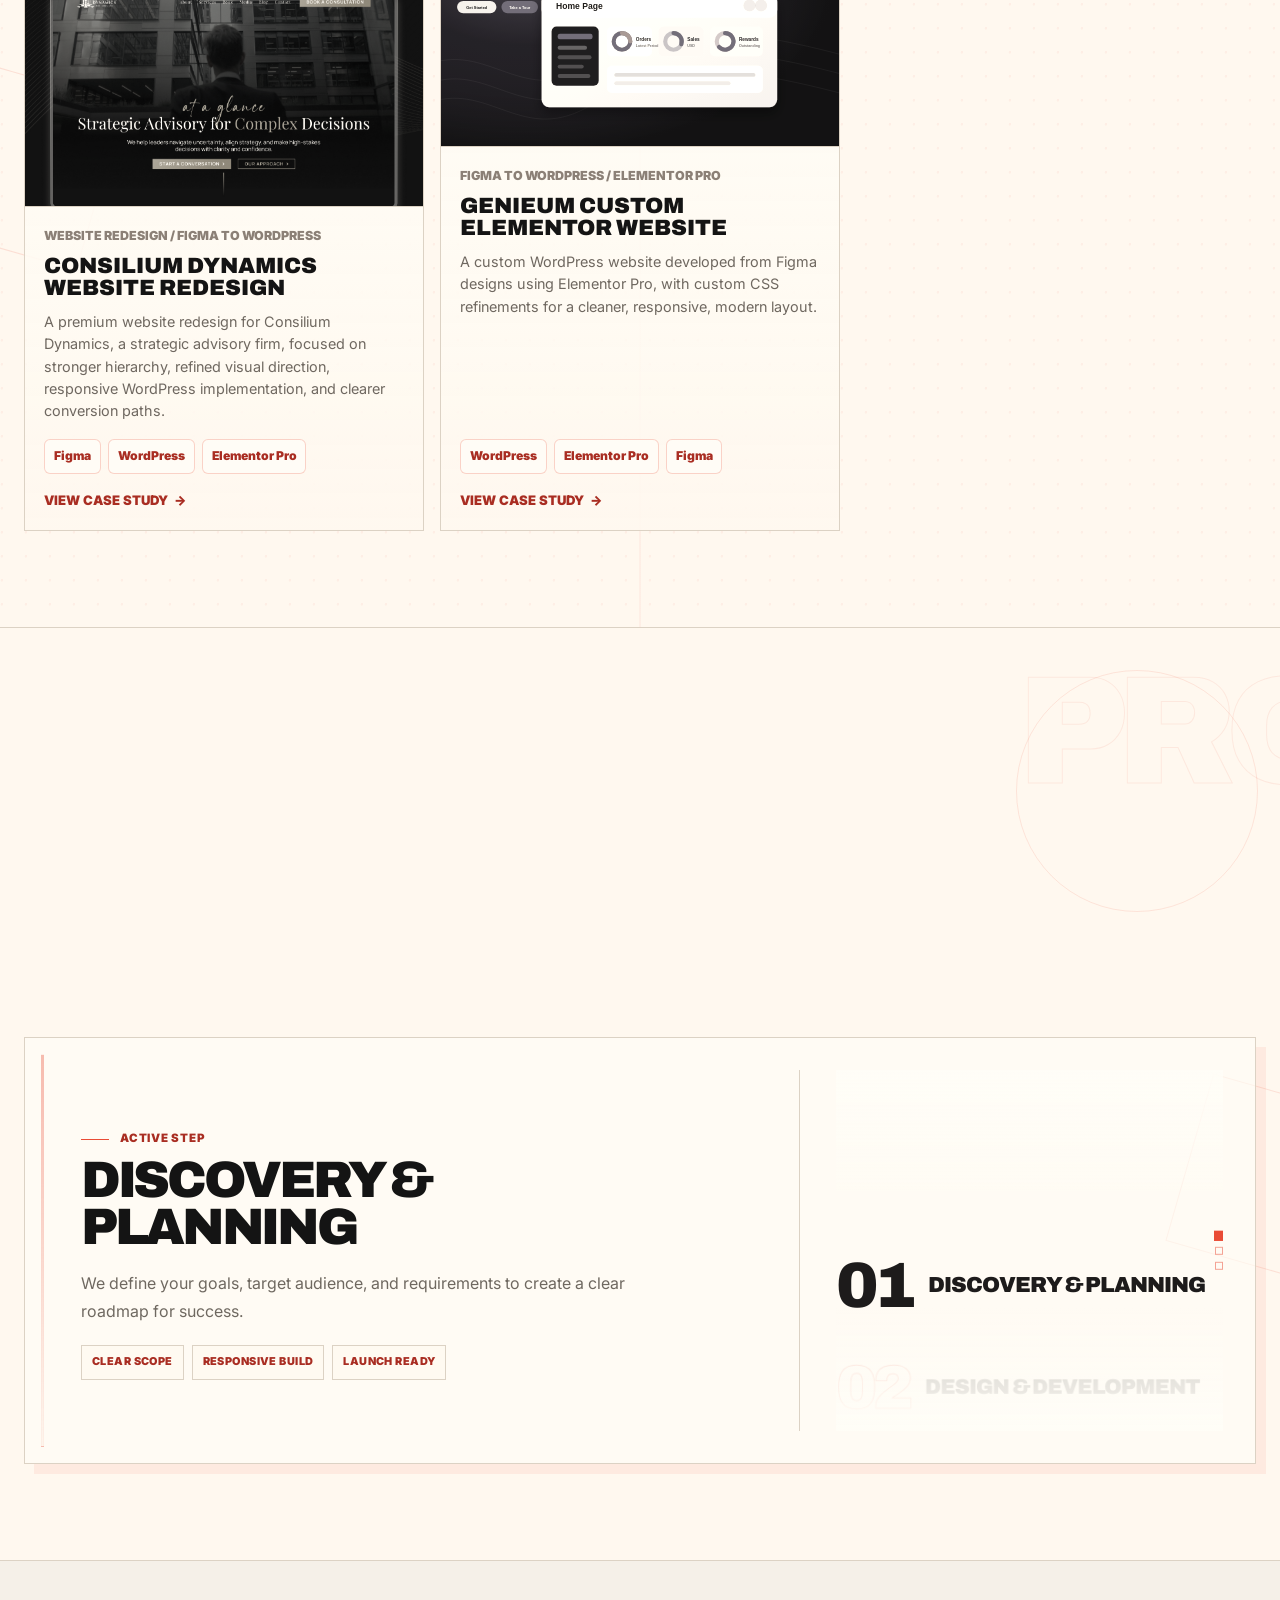
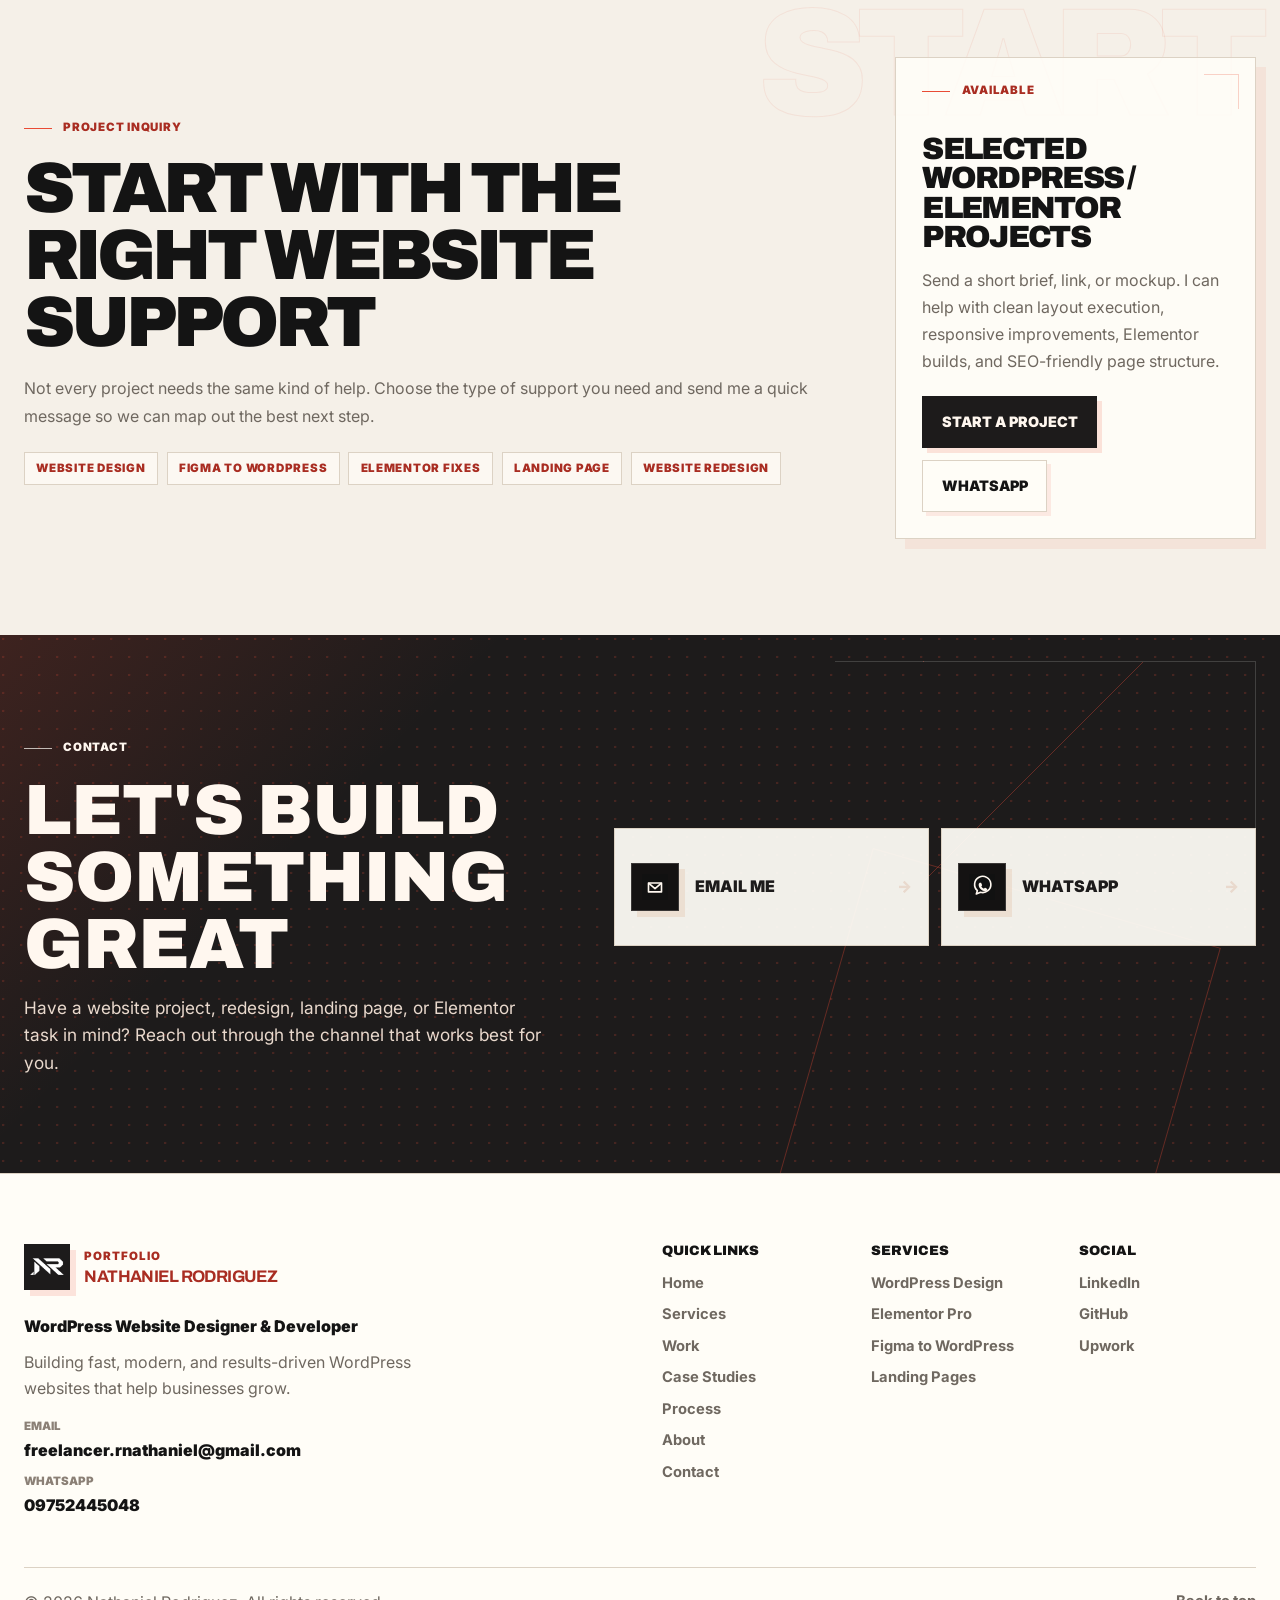
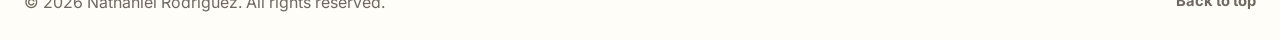
==== commit f09aed01: "Load all case studies on homepage section" ====
--- a/index.html
+++ b/index.html
@@ -62,5 +62,6 @@
   <script src="assets/js/genieum-case-study-data.js?v=20260510"></script>
   <script src="assets/js/consilium-case-study.js?v=20260510"></script>
   <script src="script.js?v=20260510"></script>
+  <script src="assets/js/home-case-study-grid.js?v=20260510"></script>
 </body>
 </html>
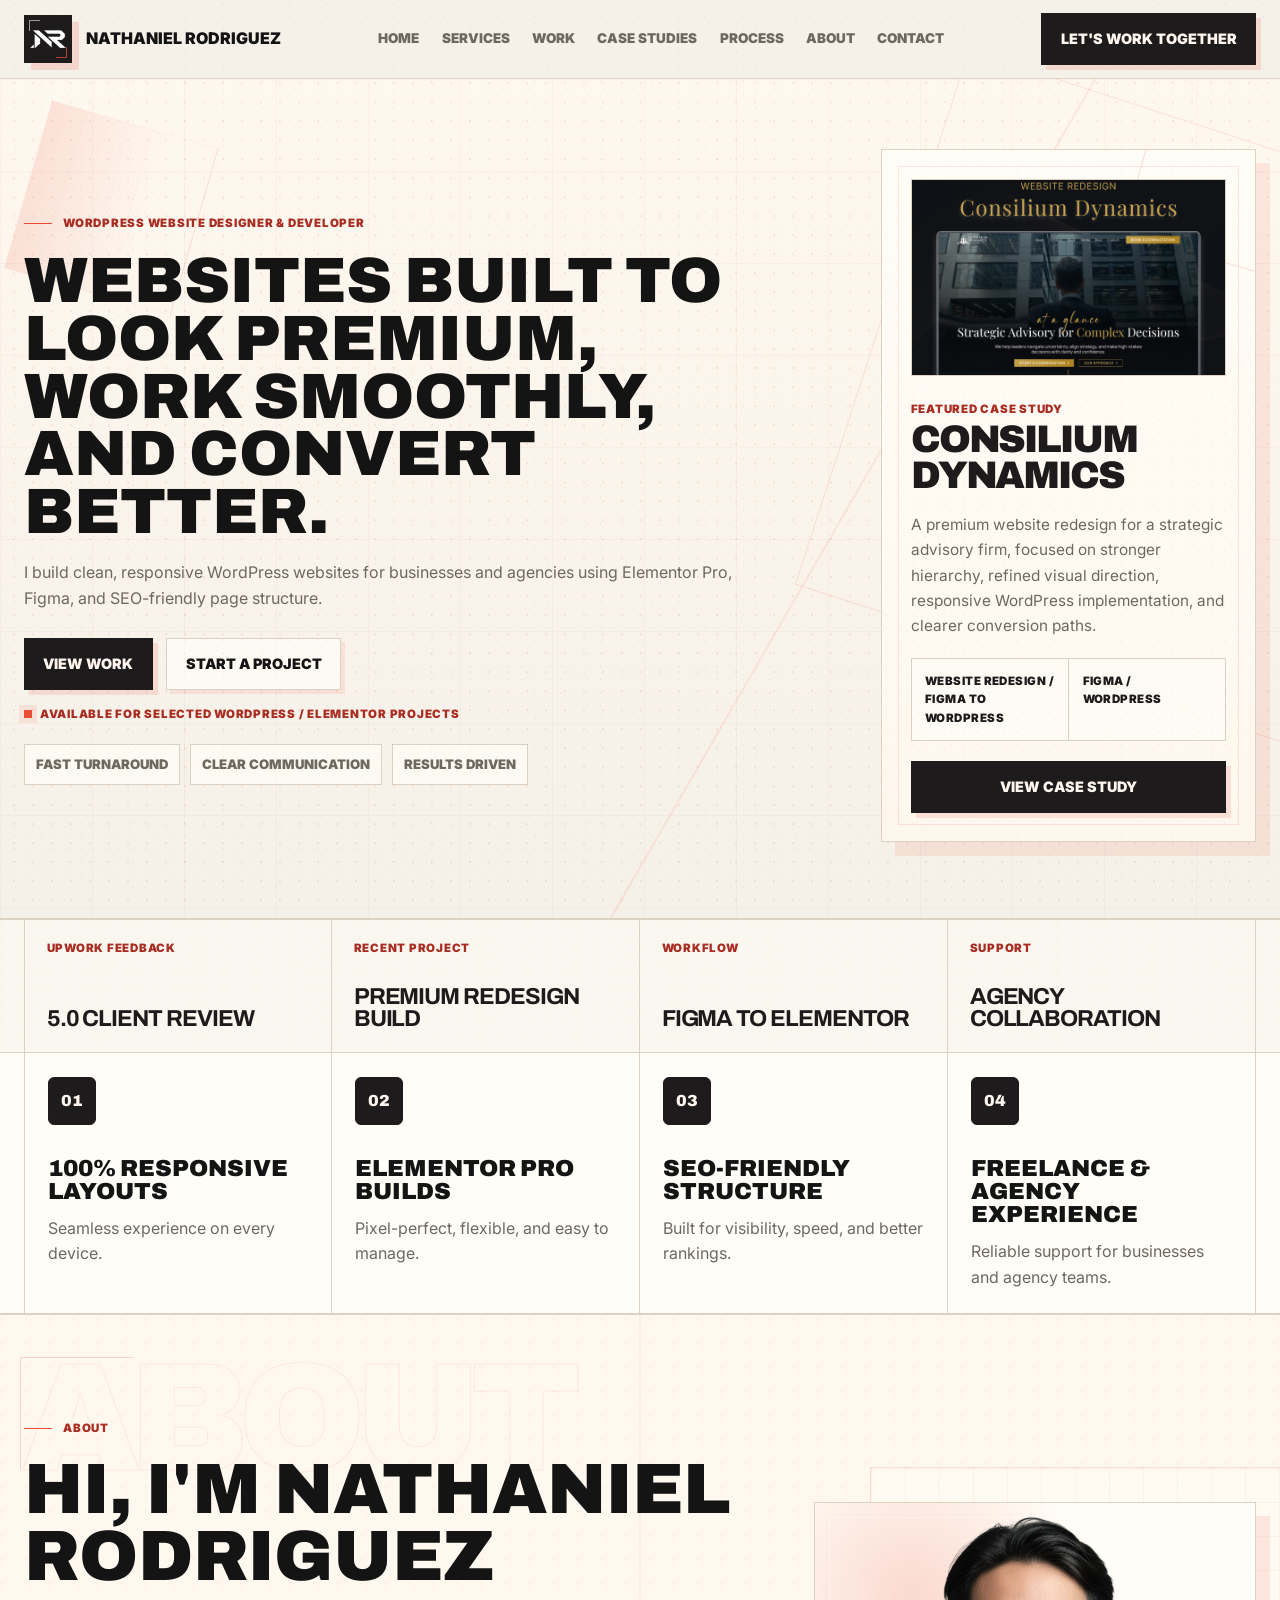
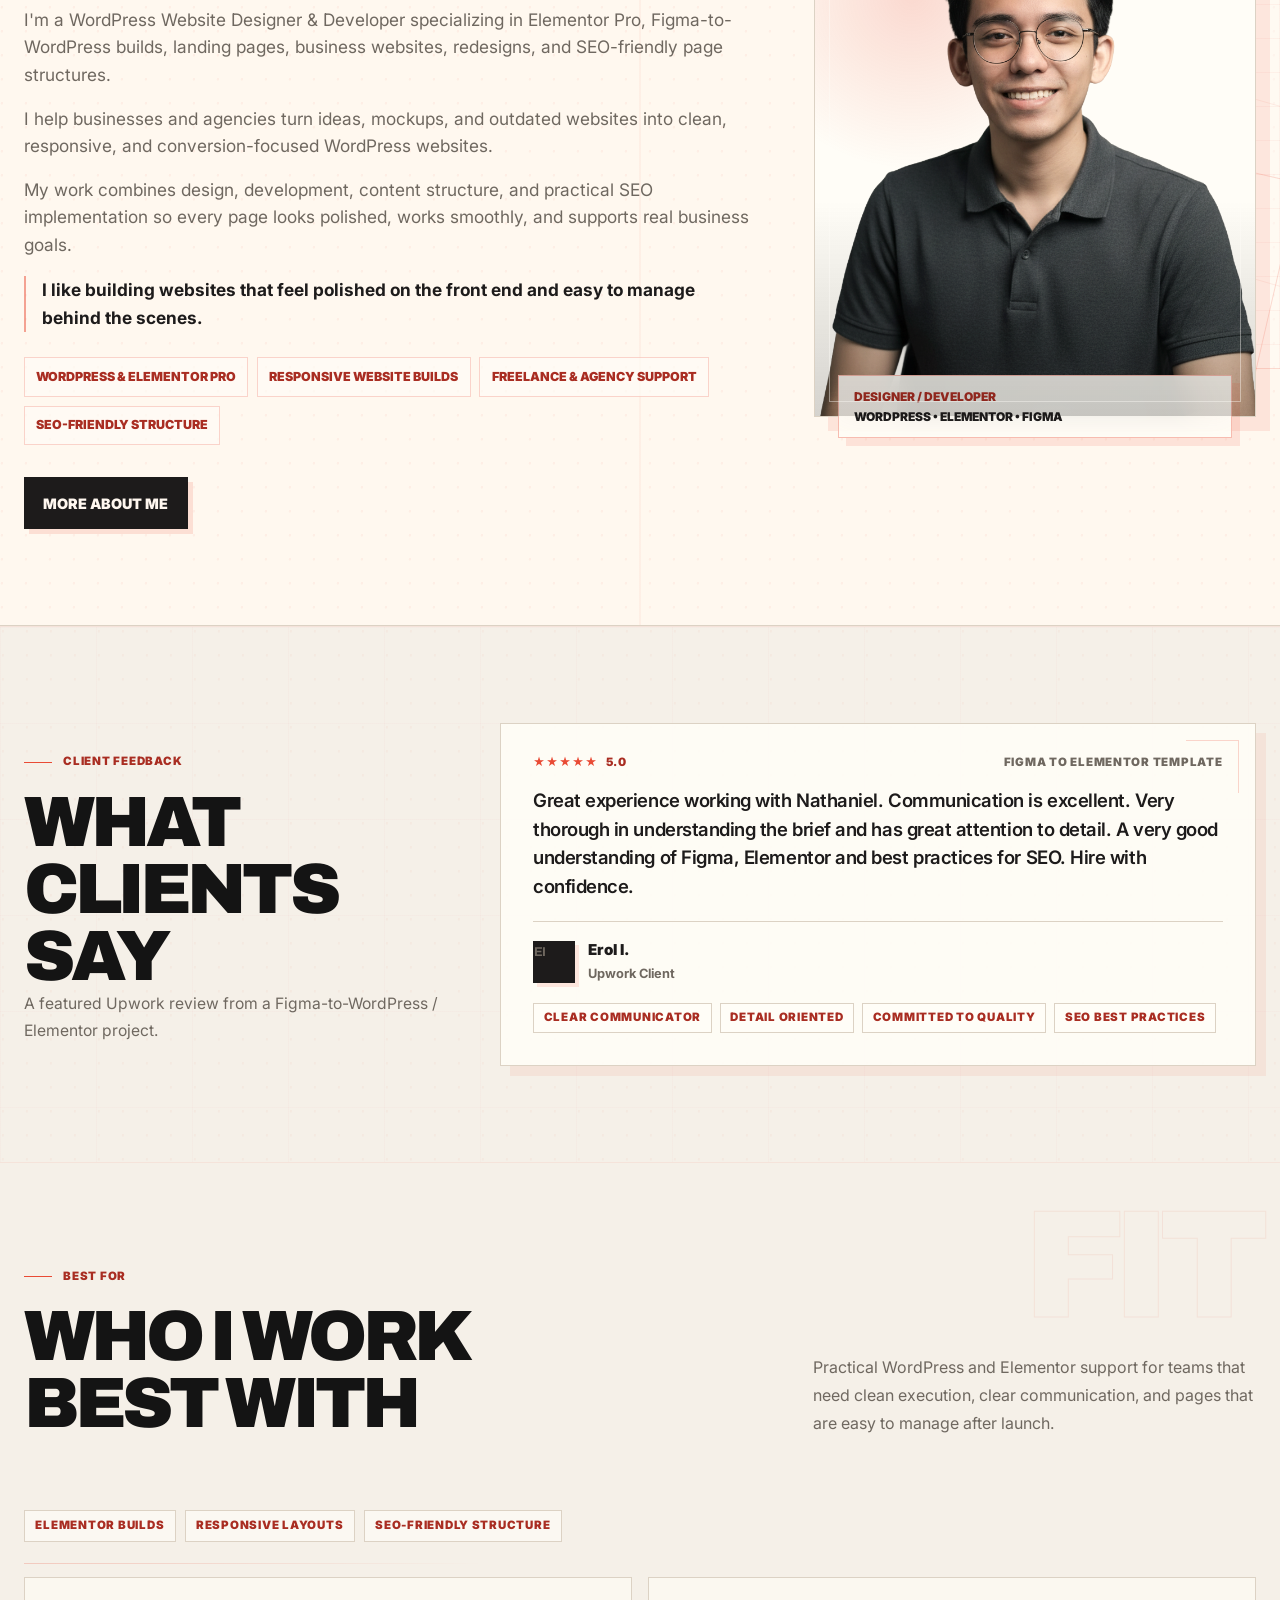
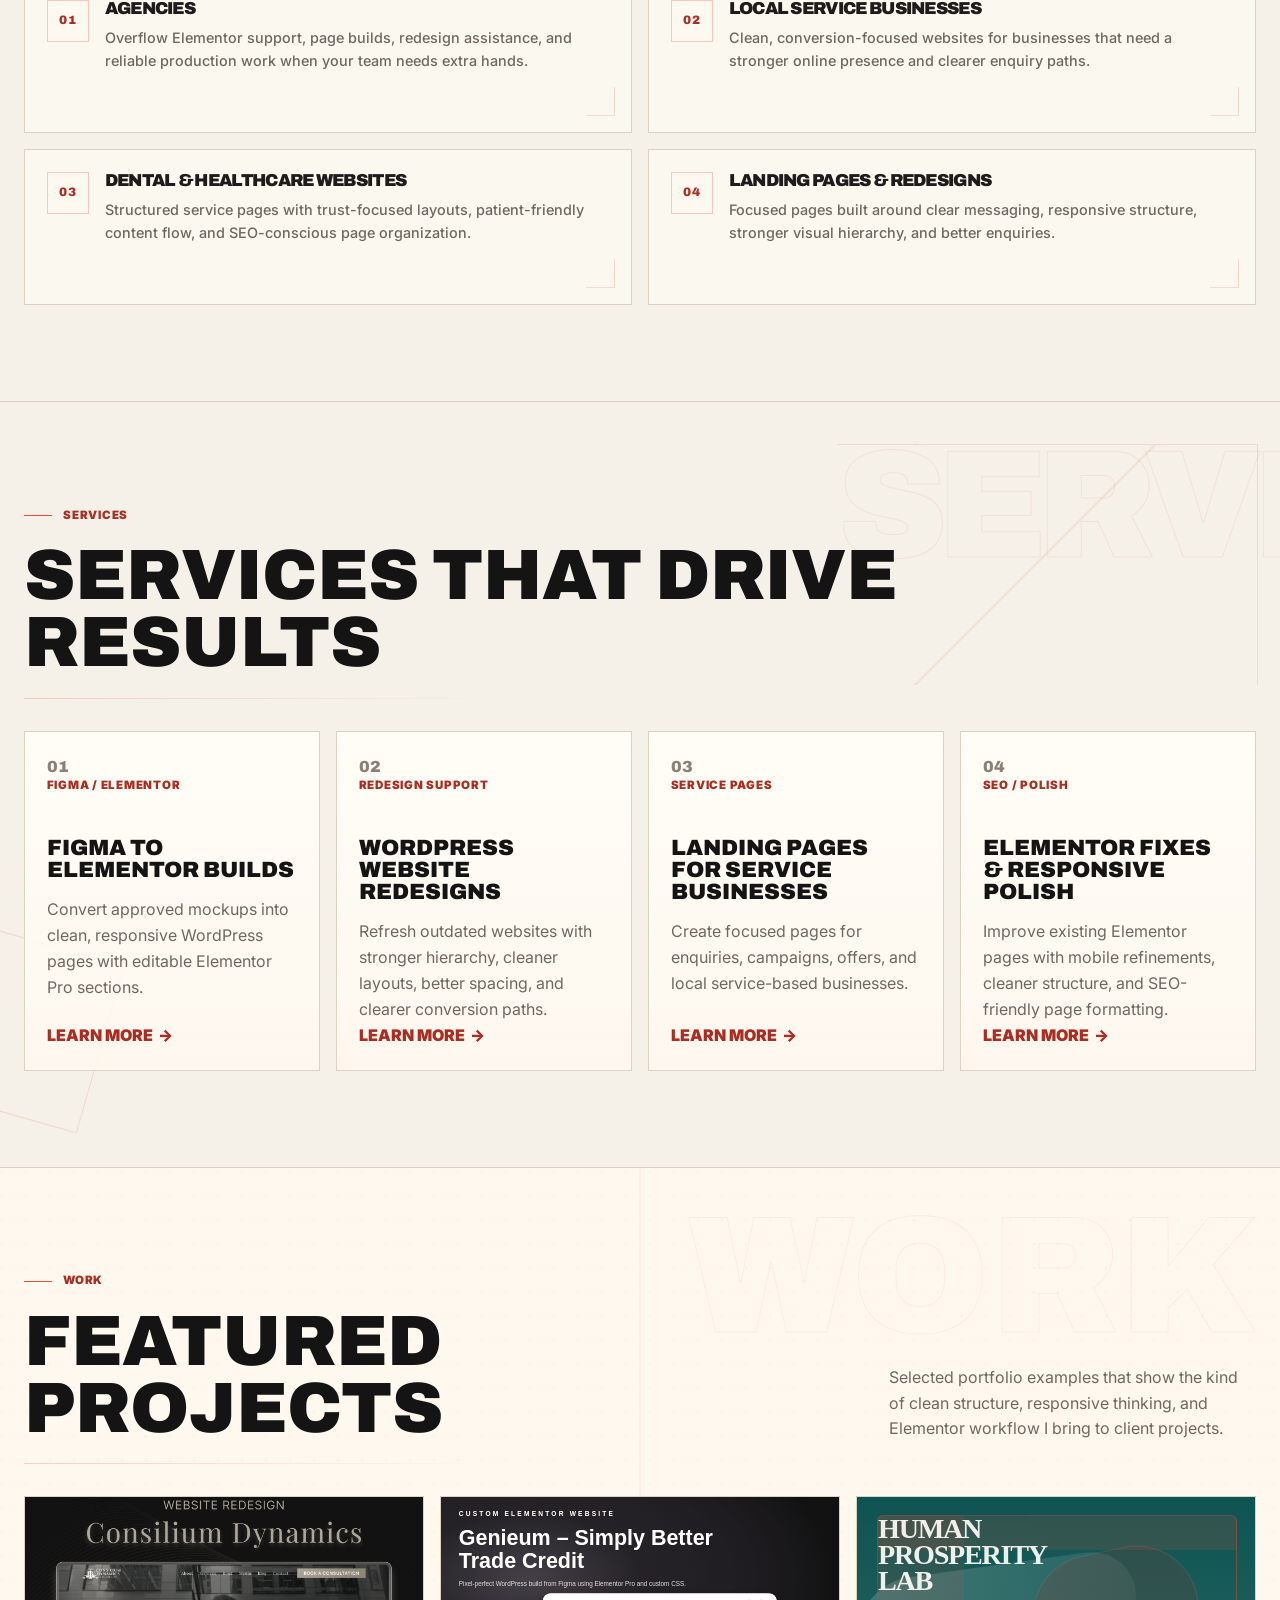
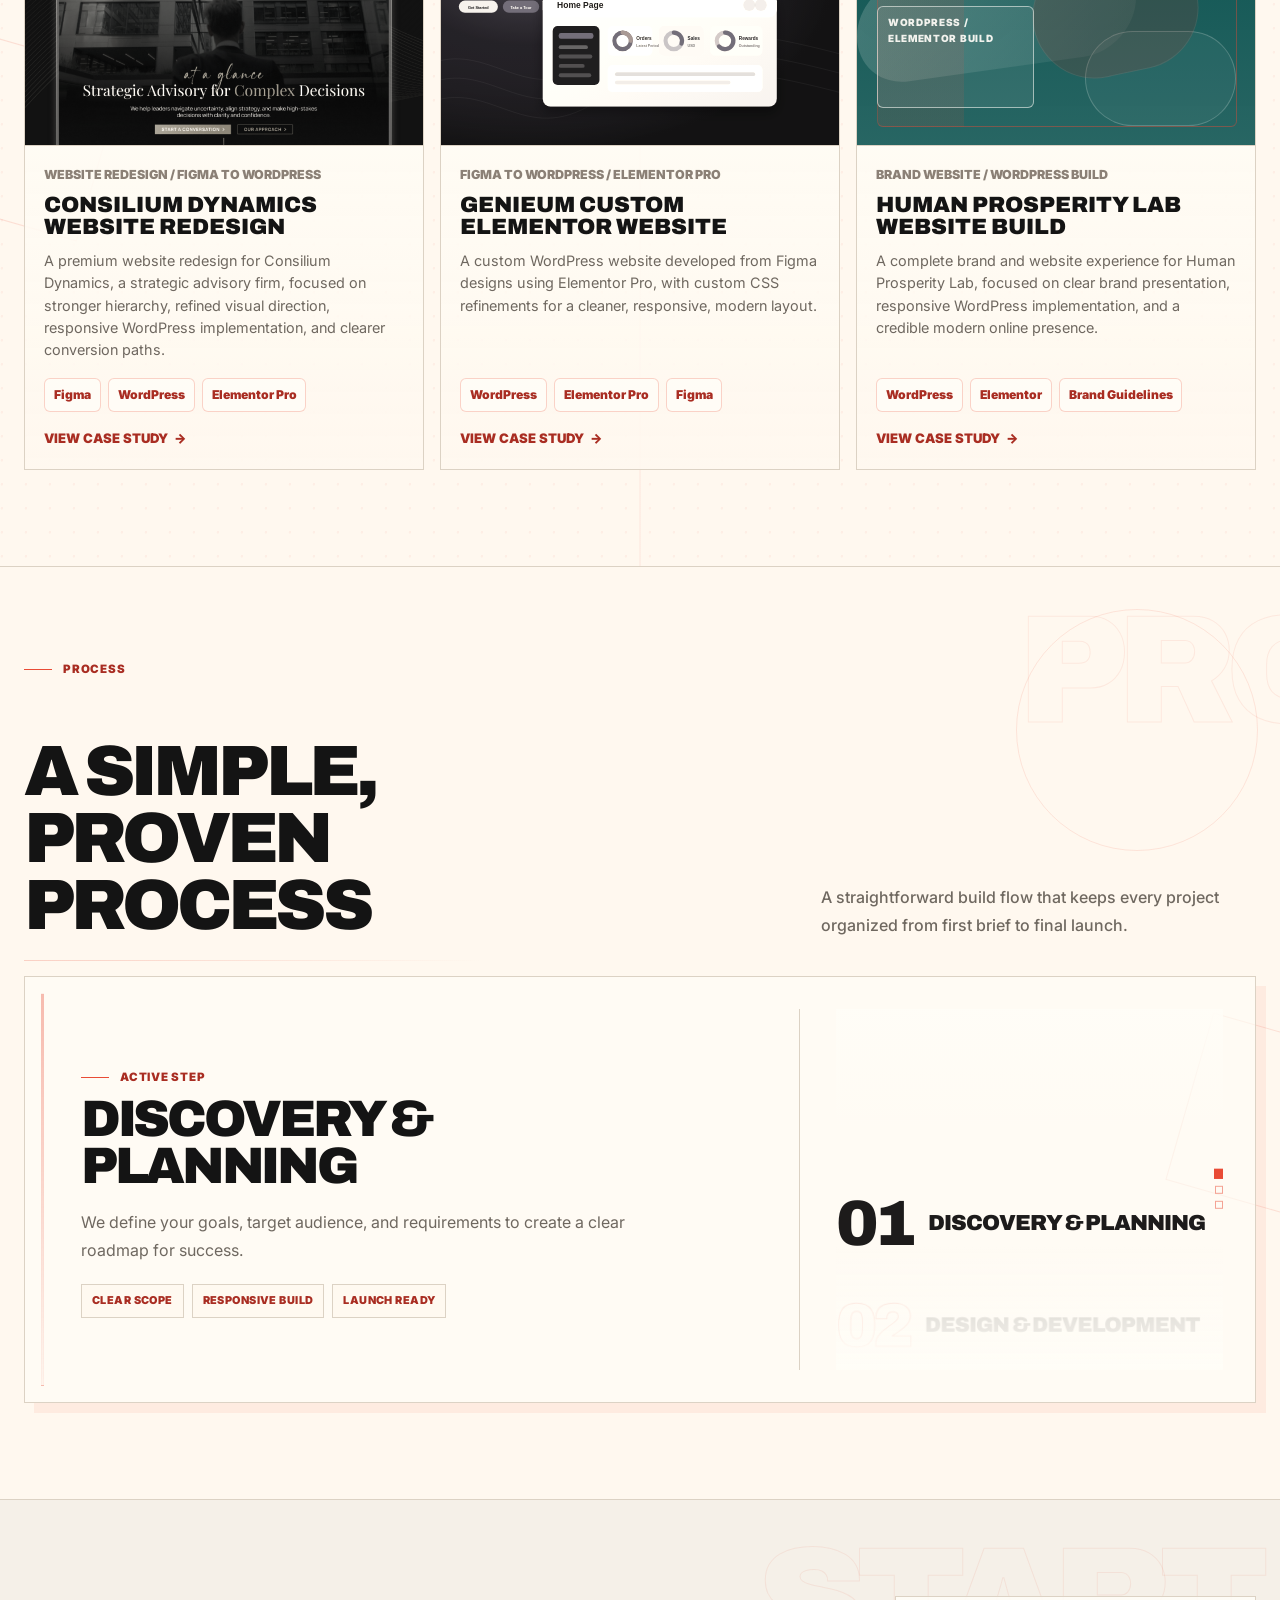
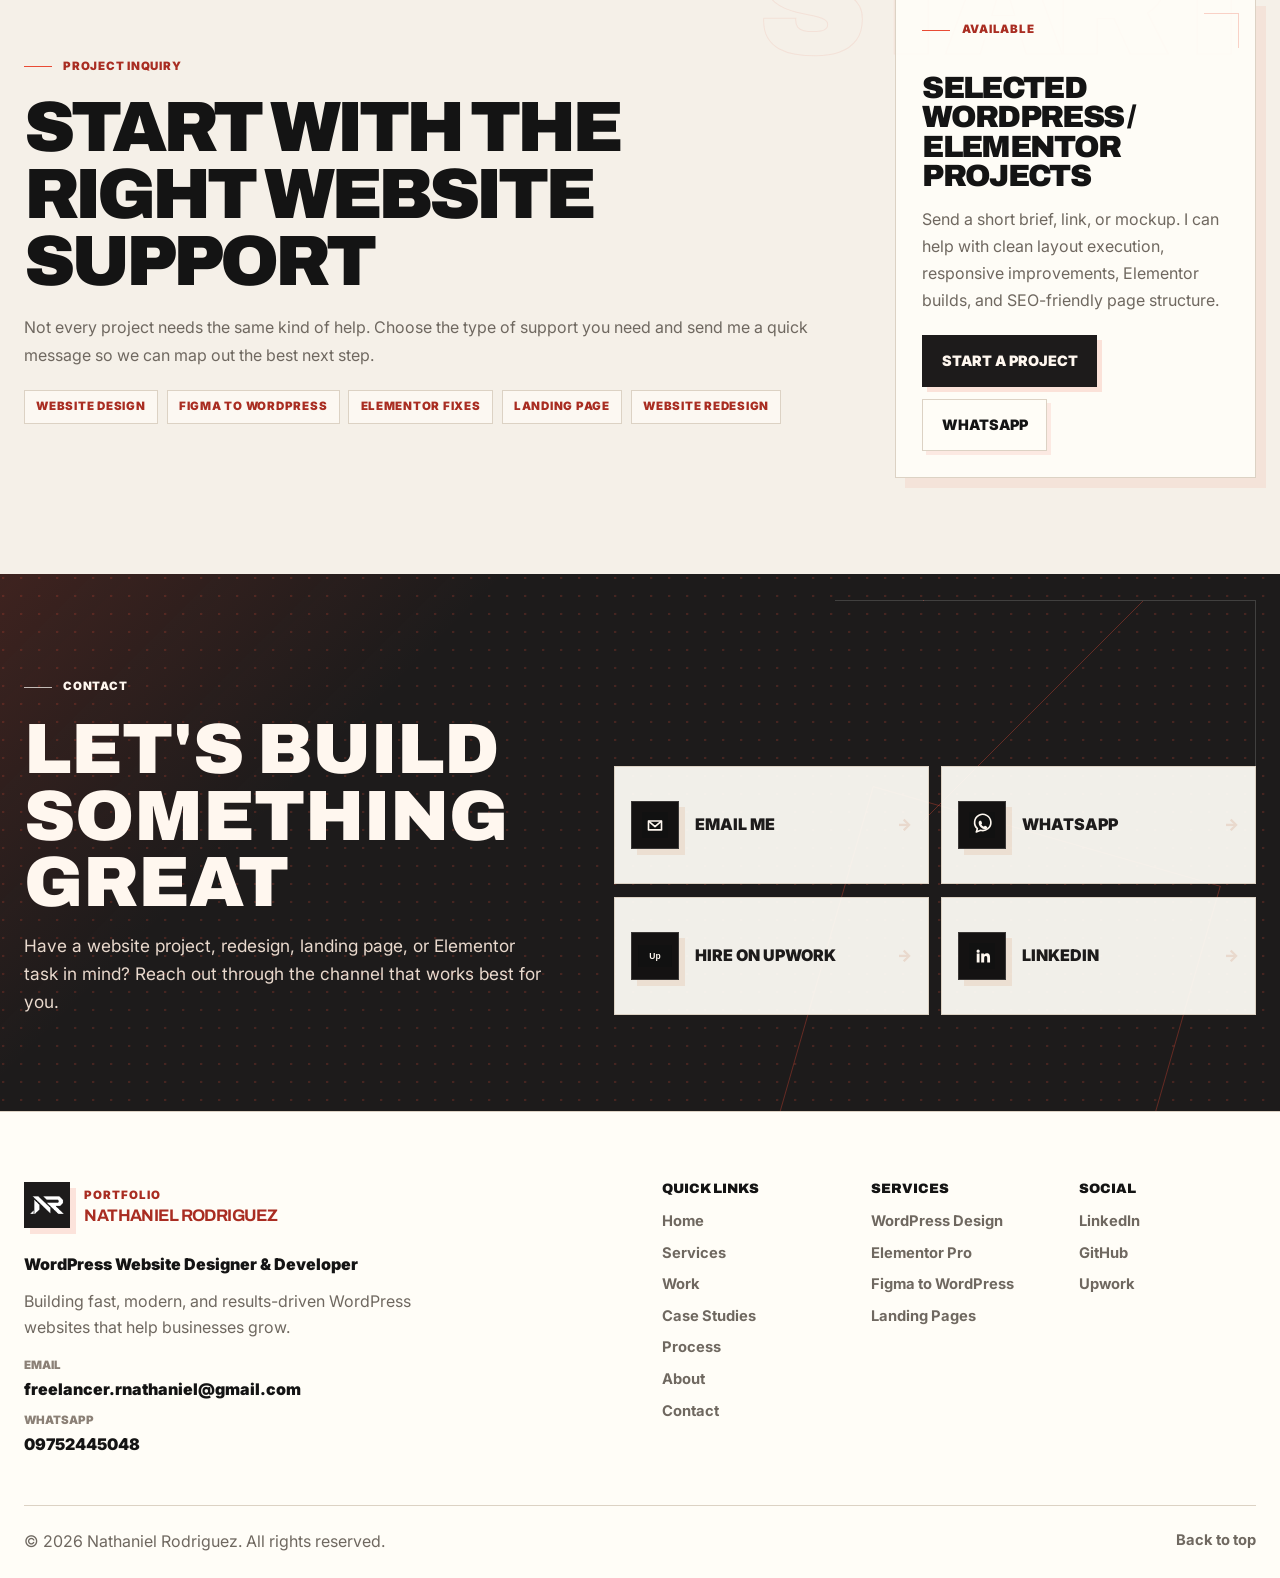
==== commit 268ee5d1: "Load Human Prosperity Lab on homepage" ====
--- a/index.html
+++ b/index.html
@@ -61,6 +61,7 @@
   <script src="assets/js/case-studies.js?v=20260510"></script>
   <script src="assets/js/genieum-case-study-data.js?v=20260510"></script>
   <script src="assets/js/consilium-case-study.js?v=20260510"></script>
+  <script src="assets/js/human-prosperity-lab-case-study.js?v=20260510"></script>
   <script src="script.js?v=20260510"></script>
   <script src="assets/js/home-case-study-grid.js?v=20260510"></script>
 </body>
--- a/assets/css/launch-fixes.css
+++ b/assets/css/launch-fixes.css
@@ -281,6 +281,23 @@
   flex-wrap: wrap;
   gap: 0.75rem;
   margin-top: 0.25rem;
+}
+
+.project-card .project-preview,
+.case-card .project-preview {
+  min-height: 0 !important;
+  height: auto !important;
+  aspect-ratio: 16 / 10 !important;
+  padding: 0 !important;
+}
+
+.project-card .project-preview img,
+.case-card .project-preview img {
+  position: absolute !important;
+  inset: 0 !important;
+  width: 100% !important;
+  height: 100% !important;
+  object-fit: cover !important;
 }
 
 @media (max-width: 900px) {
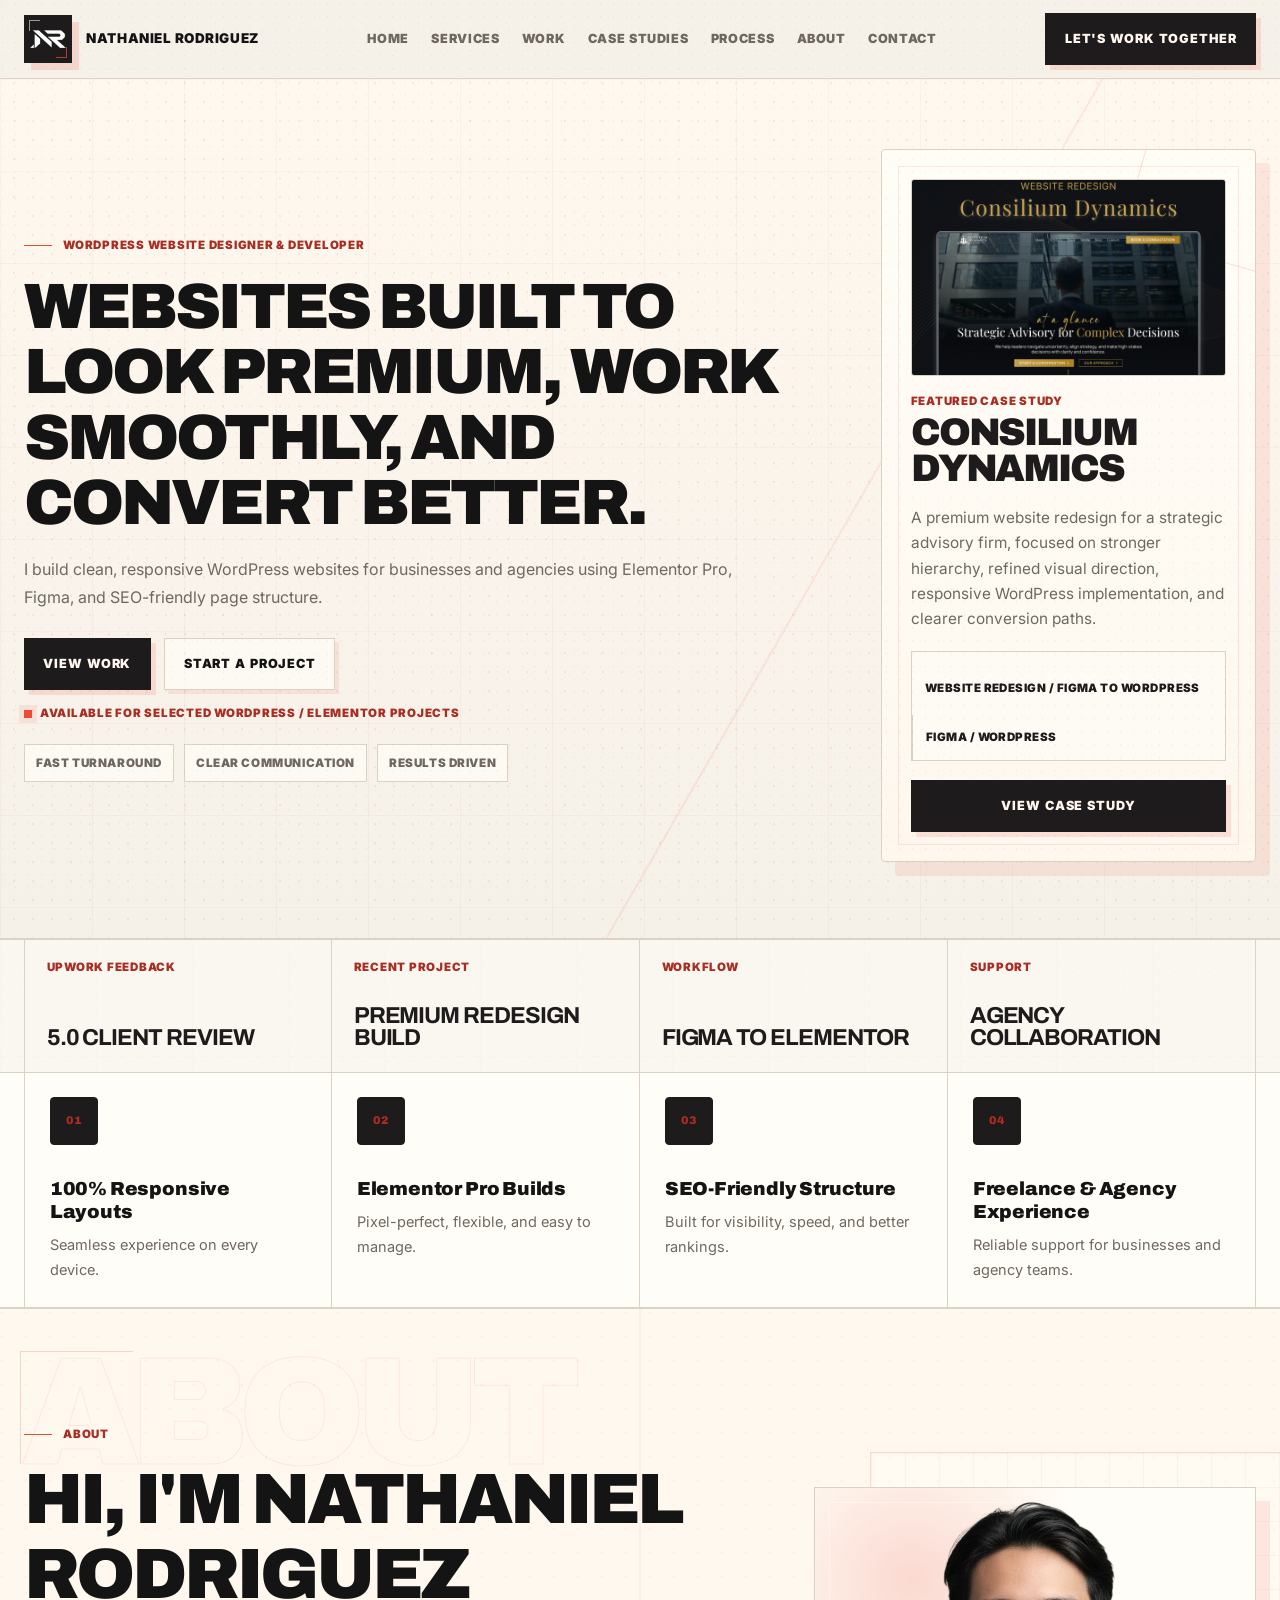
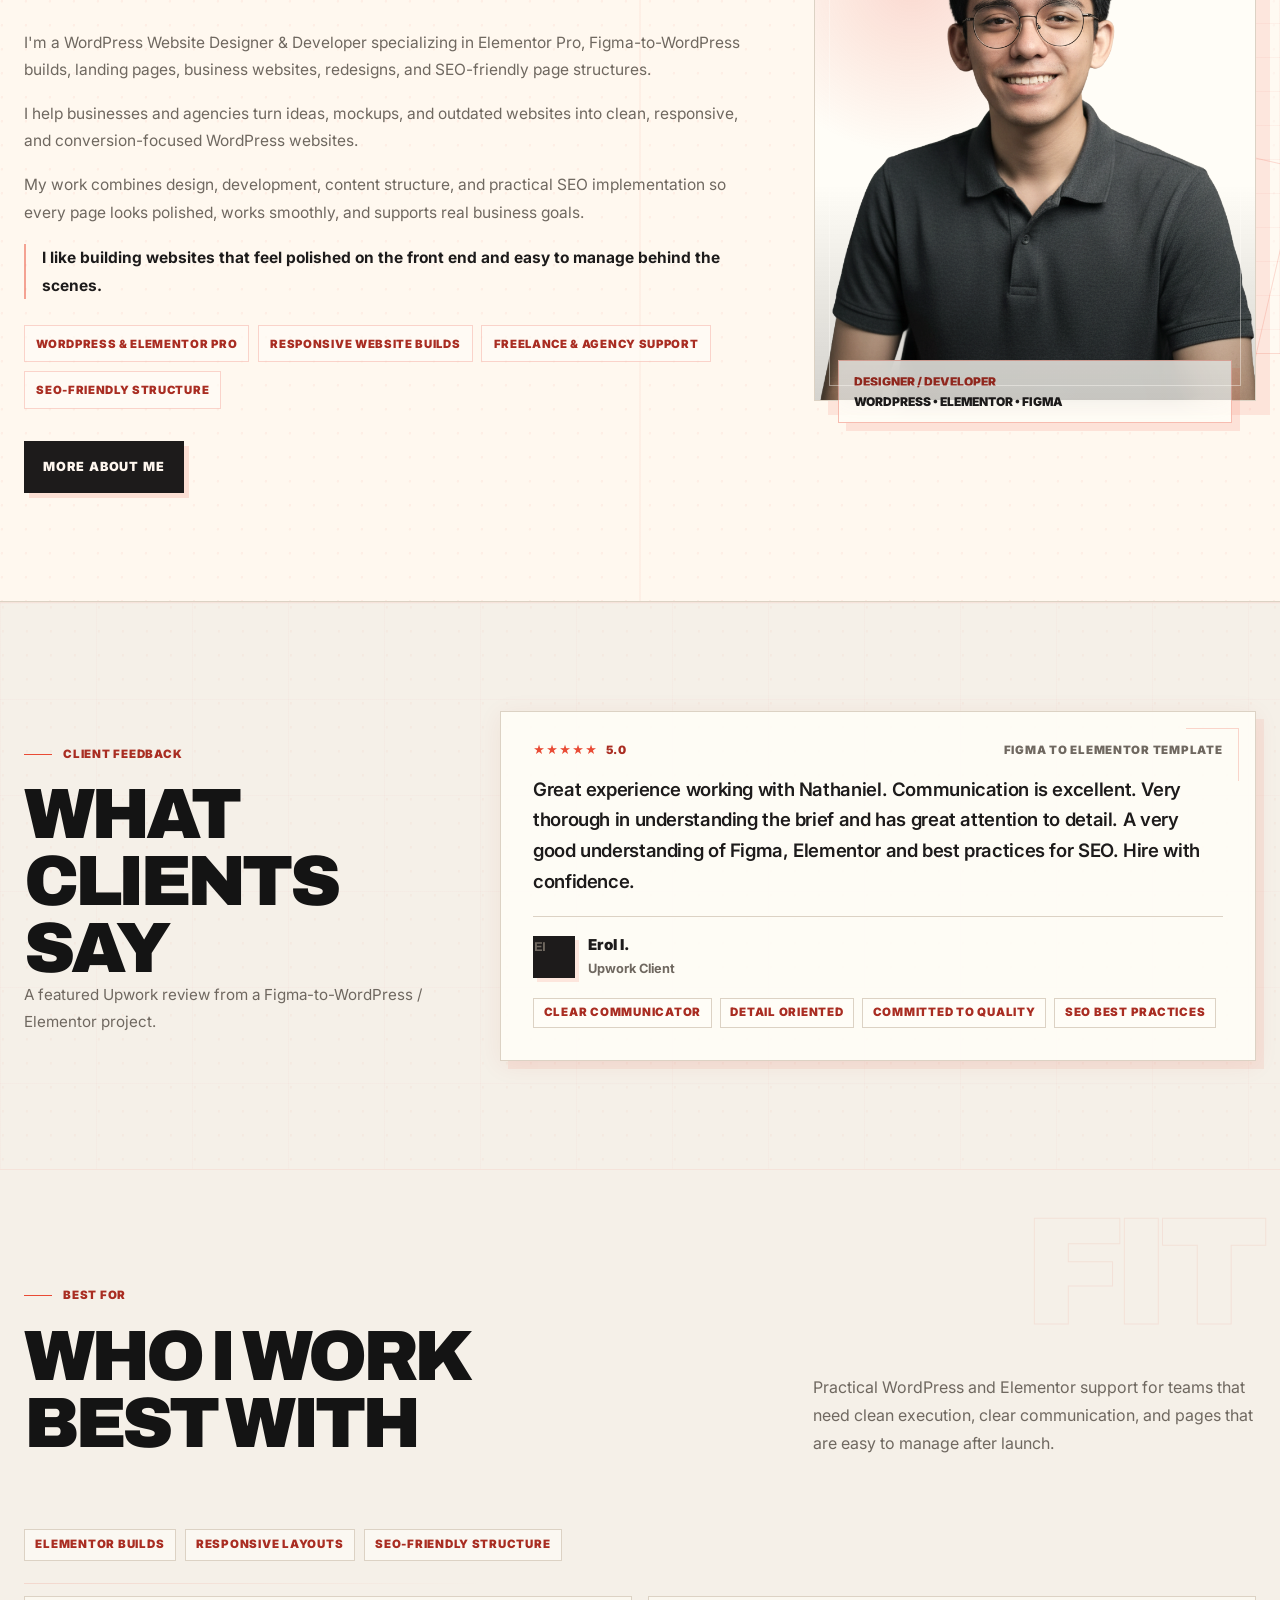
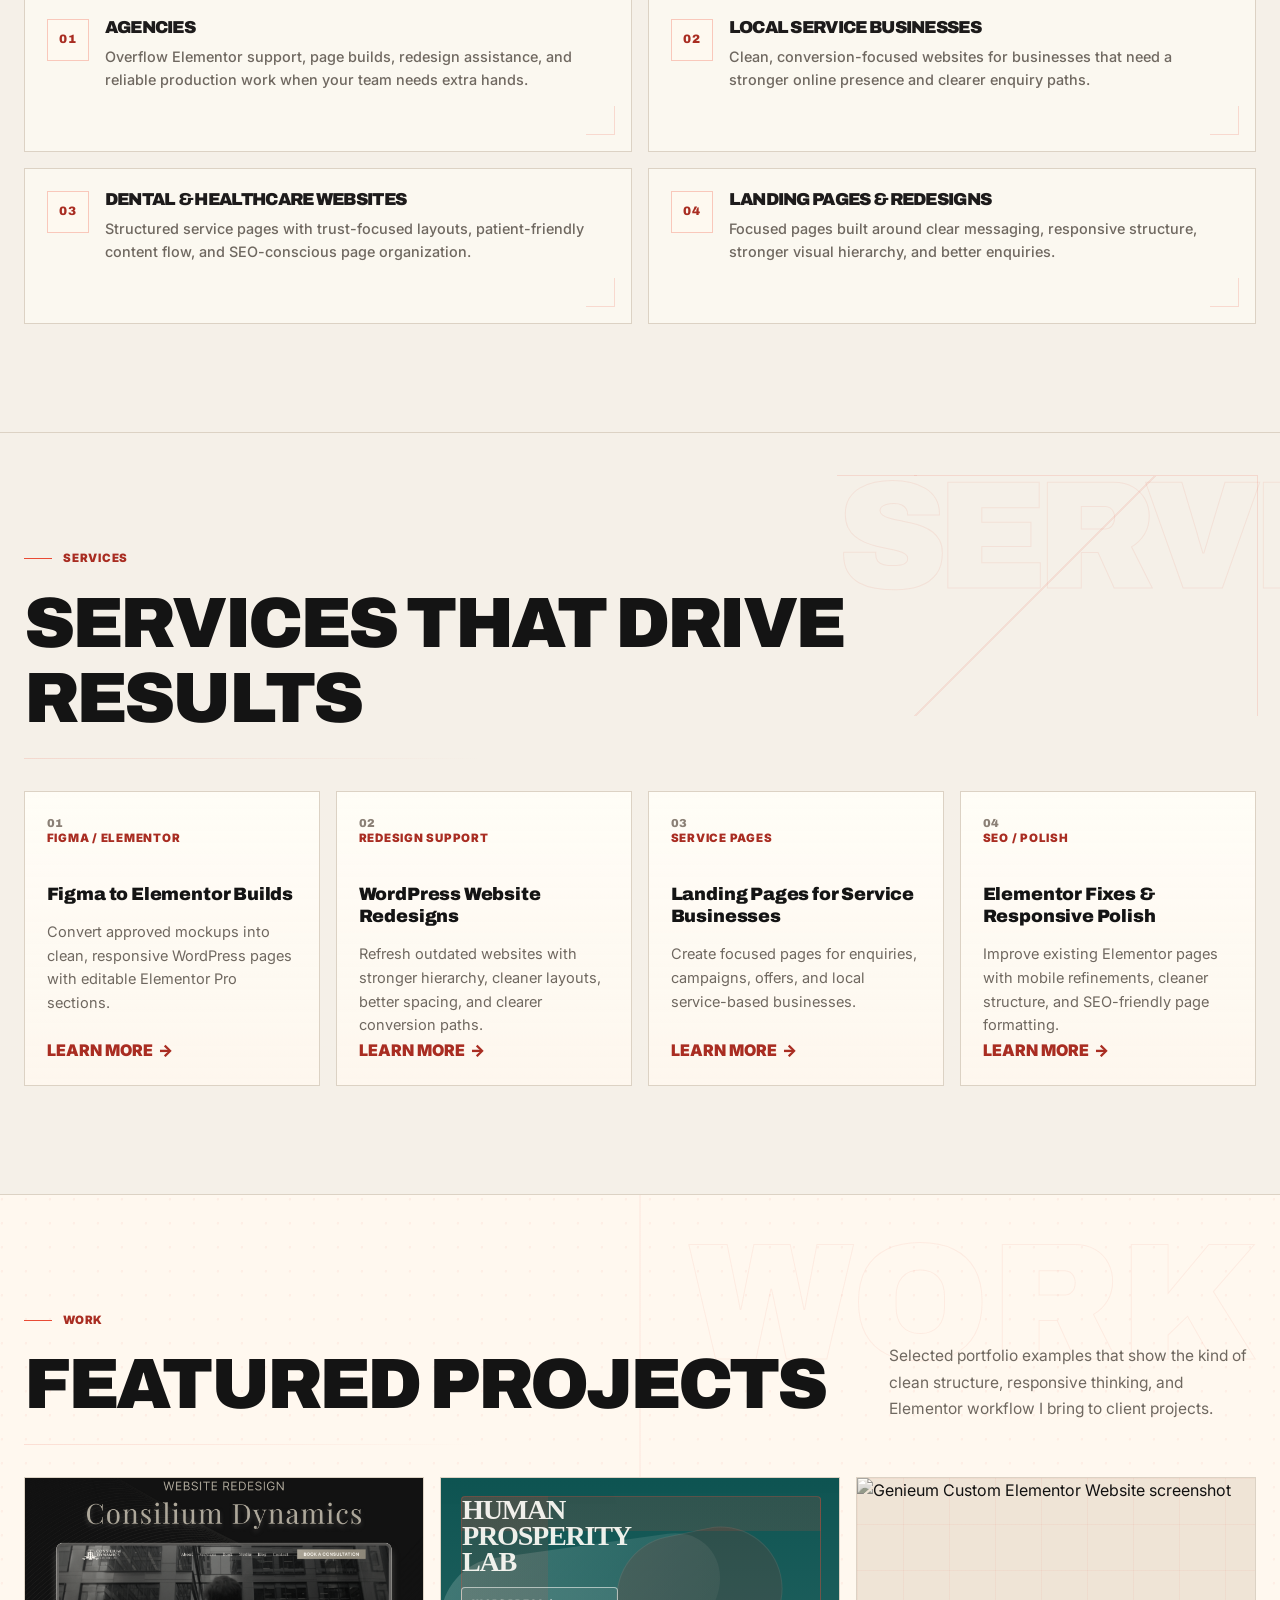
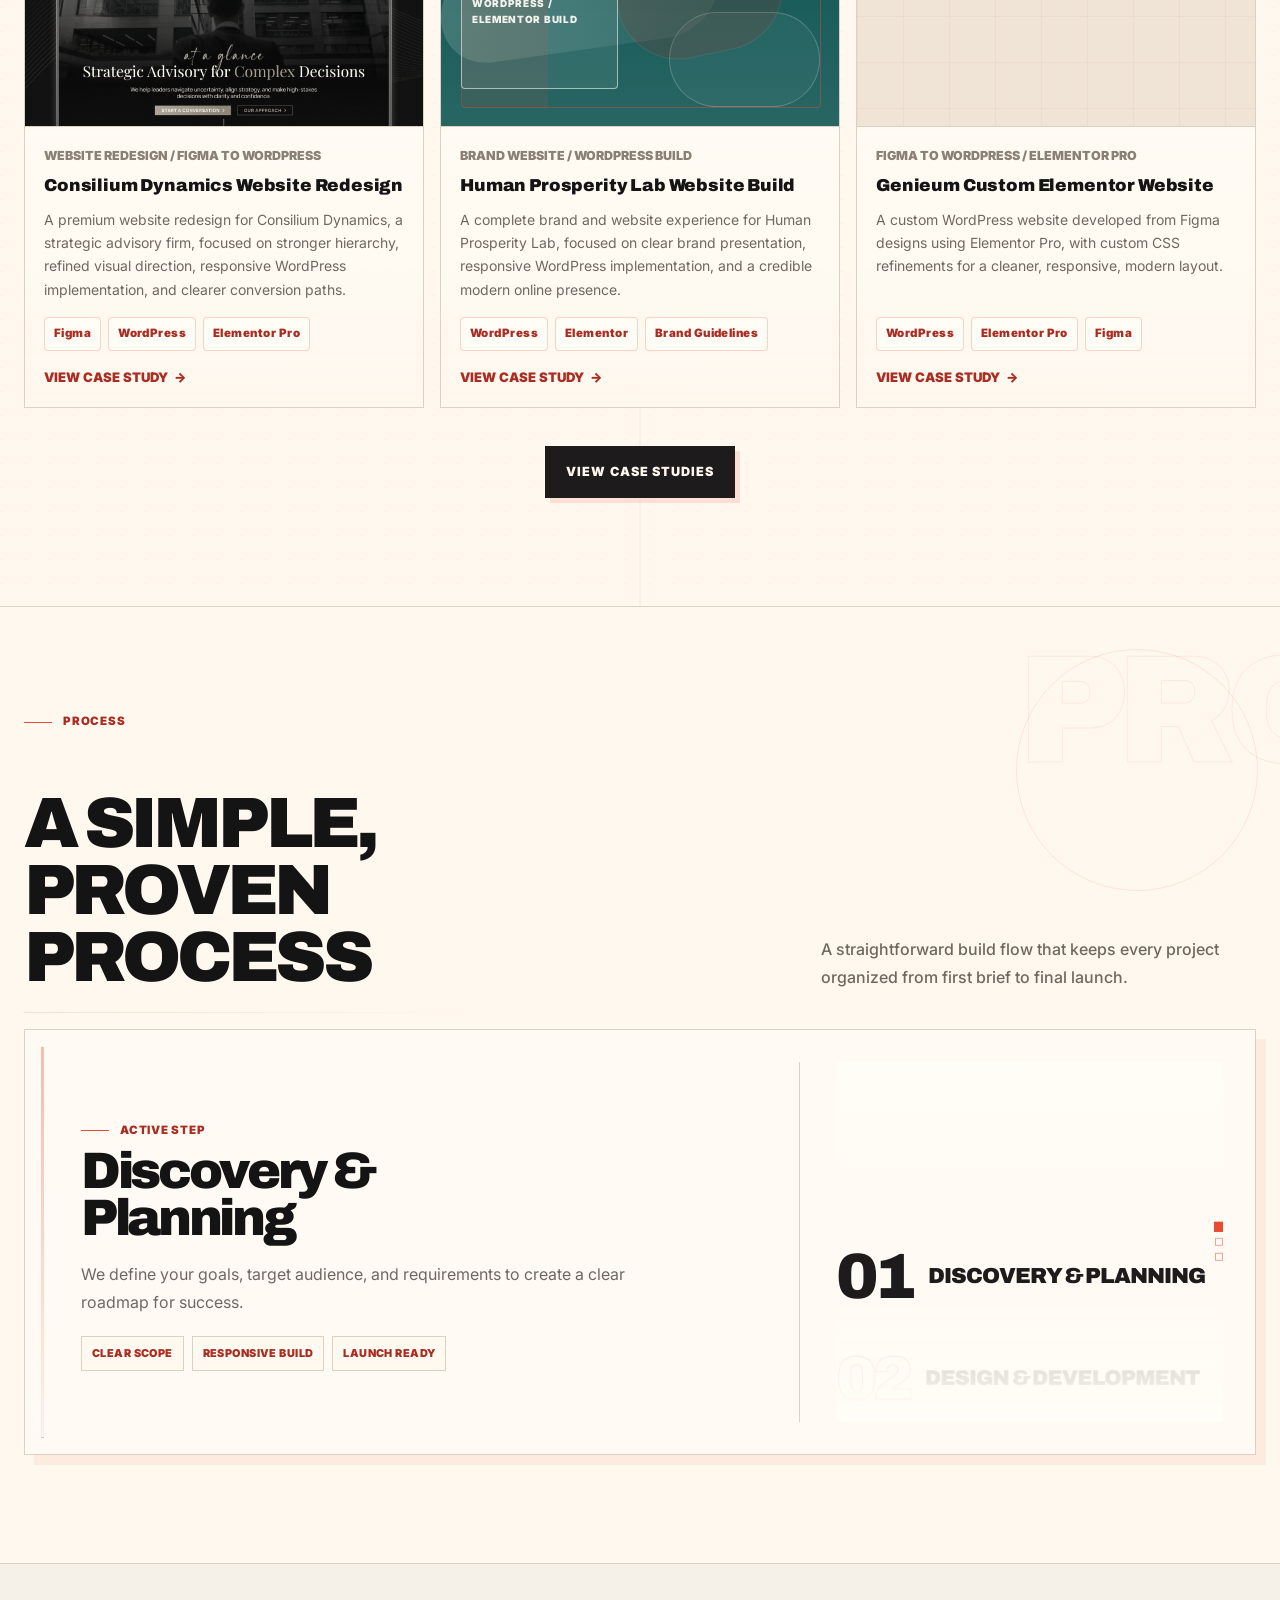
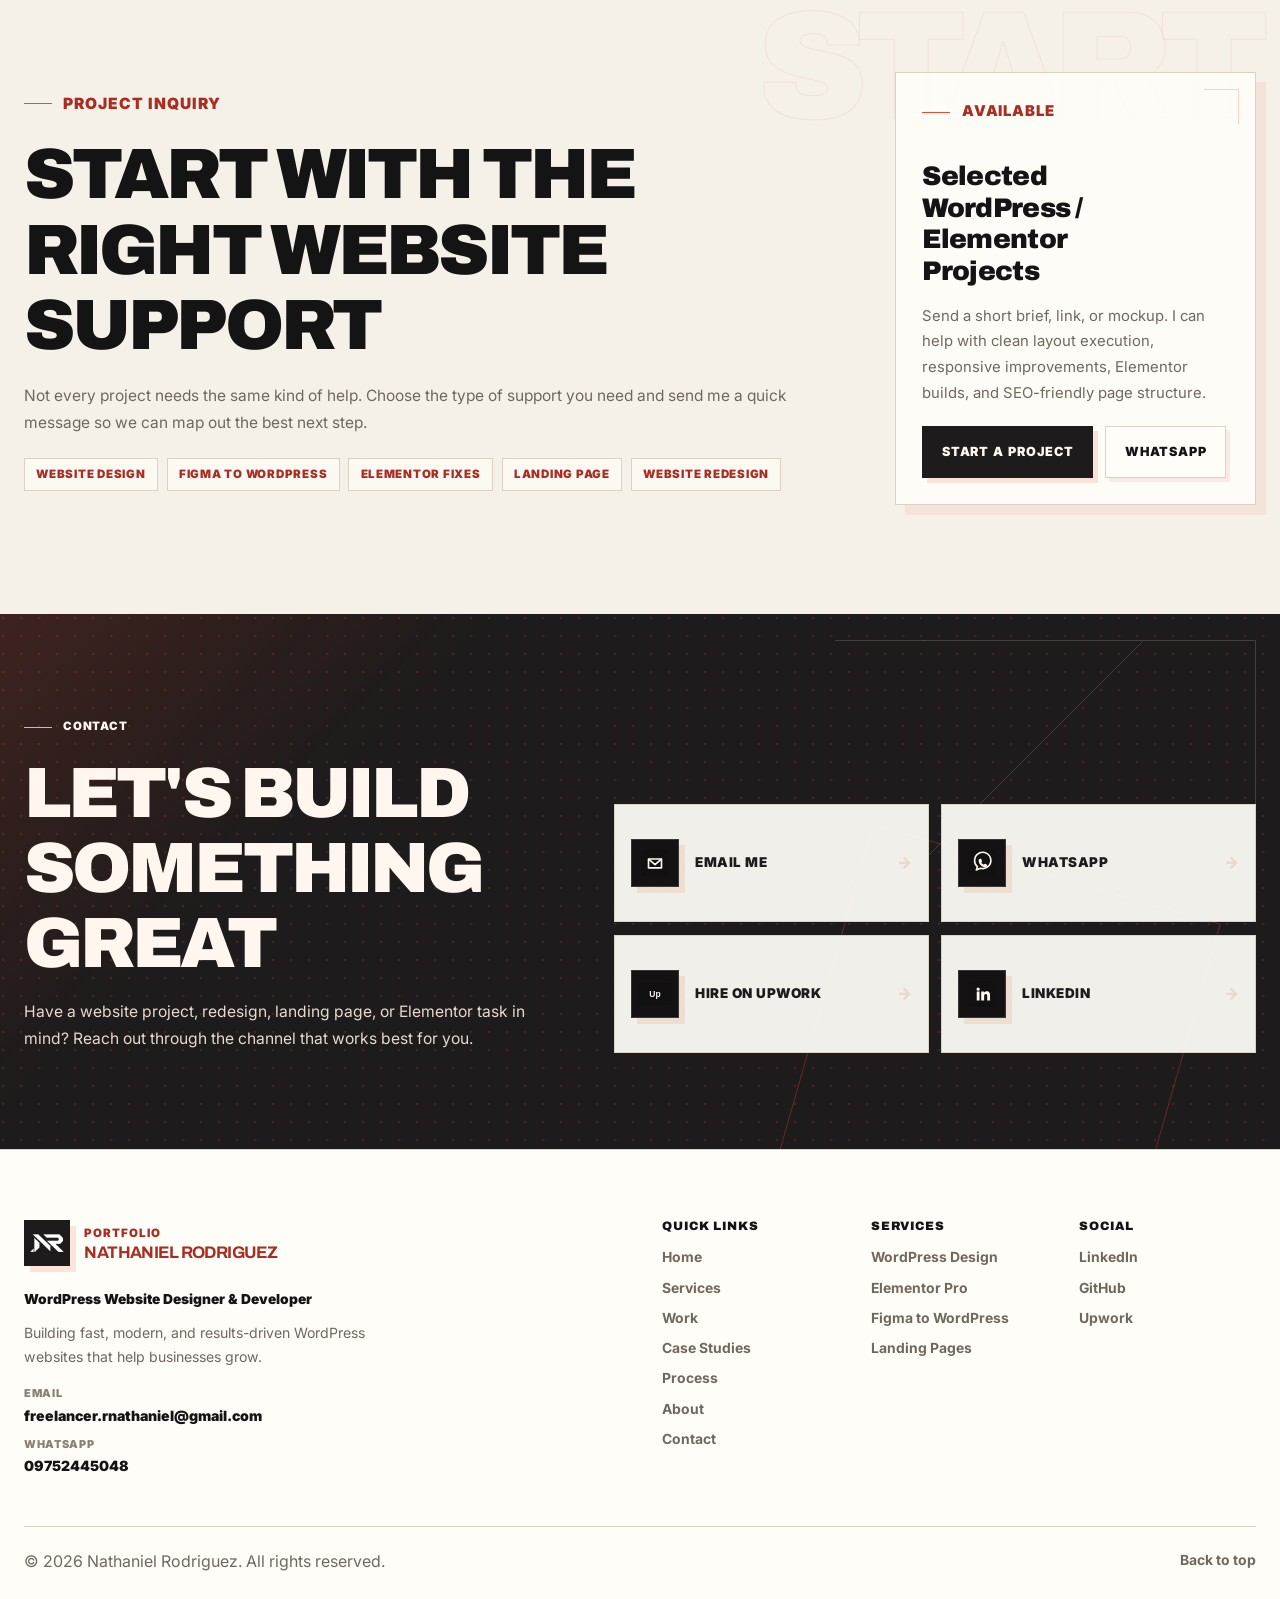
==== commit 663959f1: "Add visual-polish.css for modern, clean design refinements - Create assets/css/visual-polish.css loa" ====
--- a/index.html
+++ b/index.html
@@ -27,6 +27,7 @@
   <link href="https://fonts.googleapis.com/css2?family=Archivo:wght@600;700;800;900&family=Inter:wght@400;500;600;700;800&display=swap" rel="stylesheet" />
   <link rel="stylesheet" href="style.css?v=20260510" />
   <link rel="stylesheet" href="assets/css/launch-fixes.css?v=20260510" />
+  <link rel="stylesheet" href="assets/css/visual-polish.css?v=20260517" />
   <script type="application/ld+json">{"@context":"https://schema.org","@type":"Person","@id":"https://rnthaniel.vercel.app/#person","name":"Nathaniel Rodriguez","url":"https://rnthaniel.vercel.app/","image":"https://rnthaniel.vercel.app/assets/images/About%20Me.png","jobTitle":"WordPress Website Designer and Developer","description":"WordPress Website Designer and Developer specializing in Elementor Pro, Figma-to-WordPress builds, responsive websites, landing pages, redesigns, and SEO-friendly page structures.","knowsAbout":["WordPress","Elementor Pro","Figma to WordPress","Responsive Web Design","Landing Page Design","SEO-Friendly Website Structure"],"sameAs":["https://github.com/thanielll","https://www.linkedin.com/in/rnaths","https://www.upwork.com/freelancers/~01e812a28cc6f0769d"]}</script>
   <script type="application/ld+json">{"@context":"https://schema.org","@type":"WebSite","@id":"https://rnthaniel.vercel.app/#website","url":"https://rnthaniel.vercel.app/","name":"Nathaniel Rodriguez Portfolio","description":"Nathaniel Rodriguez designs and develops responsive WordPress websites using Elementor Pro, Figma-to-WordPress workflows, landing pages, redesigns, and SEO-friendly page structures for businesses and agencies.","publisher":{"@id":"https://rnthaniel.vercel.app/#person"}}</script>
   <script type="application/ld+json">{"@context":"https://schema.org","@type":"ProfessionalService","@id":"https://rnthaniel.vercel.app/#services","name":"Nathaniel Rodriguez WordPress Website Design and Development","url":"https://rnthaniel.vercel.app/","image":"https://rnthaniel.vercel.app/assets/images/Nathaniel%20Logo.png","provider":{"@id":"https://rnthaniel.vercel.app/#person"},"areaServed":"Worldwide","serviceType":["WordPress Website Design","Elementor Pro Development","Figma to WordPress","Landing Page Design","Website Redesign"],"description":"Responsive WordPress website design and Elementor Pro development for businesses and agencies."}</script>
--- a/assets/css/launch-fixes.css
+++ b/assets/css/launch-fixes.css
@@ -281,6 +281,17 @@
   flex-wrap: wrap;
   gap: 0.75rem;
   margin-top: 0.25rem;
+}
+
+.featured-projects-action {
+  display: flex;
+  justify-content: center;
+  margin-top: clamp(1.5rem, 3vw, 2.5rem);
+}
+
+.featured-projects-action .btn {
+  min-width: 190px;
+  justify-content: center;
 }
 
 .project-card .project-preview,
--- a/assets/css/visual-polish.css
+++ b/assets/css/visual-polish.css
@@ -0,0 +1,549 @@
+/* ═══════════════════════════════════════════════════════════════
+   visual-polish.css — Modern, Clean, Professional Refinements
+   Loads after style.css + launch-fixes.css for safe layering.
+   ═══════════════════════════════════════════════════════════════ */
+
+/* ── 1. Token Fixes & Refinements ─────────────────────────────── */
+:root {
+  /* --color-ink is used in JS-injected styles but never defined */
+  --color-ink: var(--color-text);
+
+  /* Slightly lightened, cleaner backgrounds */
+  --color-bg:       #f8f5f0;
+  --color-bg-soft:  #f3efe9;
+  --color-bg-alt:   #ebe5da;
+
+  /* Softer borders — less heavy */
+  --color-border:     #d8d1c6;
+  --color-line:       #d8d1c6;
+  --color-line-strong: #c0b5ab;
+
+  /* Better text contrast */
+  --color-muted:      #5a5450;
+  --color-muted-soft: #8b8178;
+
+  /* Slightly more refined accent */
+  --color-accent:      #bb5f24;
+  --color-accent-soft: #f1d0ba;
+  --color-accent-dark: #853710;
+
+  /* Dark section colours */
+  --color-on-dark:       #fef5ec;
+  --color-on-dark-muted: #e6d6c6;
+
+  /* Updated RGB variants */
+  --color-bg-rgb:          248, 245, 240;
+  --color-bg-soft-rgb:     243, 239, 233;
+  --color-accent-rgb:      187, 95, 36;
+  --color-accent-soft-rgb: 241, 208, 186;
+  --color-accent-dark-rgb: 133, 55, 16;
+
+  /* Spacing & radius */
+  --section-space: 108px;
+  --radius: 4px;
+
+  /* Softer shadow */
+  --shadow:
+    0 4px 16px rgba(var(--color-accent-dark-rgb), 0.08),
+    0 16px 48px rgba(var(--color-accent-dark-rgb), 0.08);
+}
+
+/* ── 2. Body — quieter grid ────────────────────────────────────── */
+body {
+  background:
+    linear-gradient(90deg, rgba(var(--color-accent-rgb), 0.02) 1px, transparent 1px),
+    linear-gradient(rgba(var(--color-accent-rgb), 0.02) 1px, transparent 1px),
+    var(--color-bg);
+  background-size: 92px 92px;
+}
+
+/* ── 3. Typography — room to breathe ──────────────────────────── */
+/* Headings had line-height: 0.94 which was overly compressed */
+h1 {
+  line-height: 1.02;
+  letter-spacing: -0.04em;
+}
+
+h2 {
+  line-height: 1.06;
+  letter-spacing: -0.035em;
+}
+
+/* h3 inside cards: drop all-caps for a warmer, more readable feel */
+h3 {
+  line-height: 1.22;
+  letter-spacing: -0.01em;
+  text-transform: none;
+}
+
+.eyebrow {
+  font-size: 0.7rem;
+  letter-spacing: 0.1em;
+  gap: 0.6rem;
+  margin-bottom: 0.85rem;
+}
+
+/* ── 4. Navigation ─────────────────────────────────────────────── */
+.nav-links a {
+  font-size: 0.79rem;
+  letter-spacing: 0.05em;
+}
+
+.brand-name {
+  font-size: 0.84rem;
+  letter-spacing: 0.04em;
+}
+
+/* ── 5. Hero — cleaner, more refined ─────────────────────────── */
+.hero {
+  /* Replace noisy multi-layer bg with a clean gradient + soft radial glow */
+  background:
+    radial-gradient(ellipse 65% 75% at 78% -5%, rgba(var(--color-accent-rgb), 0.08) 0%, transparent 100%),
+    linear-gradient(170deg, var(--color-bg-soft) 0%, var(--color-bg) 100%);
+}
+
+/* Hide the floating square decoration — adds noise without benefit */
+.hero::before { display: none; }
+
+.hero h1 {
+  line-height: 1.02;
+  letter-spacing: -0.045em;
+}
+
+.hero-text {
+  line-height: 1.75;
+  color: var(--color-muted);
+}
+
+/* Small availability note below CTA buttons */
+.hero-availability {
+  font-size: 0.79rem;
+  color: var(--color-muted-soft);
+  margin-top: 0.9rem;
+}
+
+.trust-row li {
+  font-size: 0.73rem;
+  letter-spacing: 0.05em;
+  color: var(--color-muted);
+  border-color: var(--color-border);
+  background: rgba(var(--color-surface-rgb), 0.65);
+}
+
+/* ── 5b. Hero Featured Card — the right-column case study card ── */
+/* This class existed in HTML but had no matching CSS — styled here */
+.hero-featured-card {
+  position: relative;
+  display: flex;
+  flex-direction: column;
+  gap: 1rem;
+  align-self: center;
+  padding: 1.35rem;
+  border: 1px solid var(--color-border);
+  border-radius: var(--radius);
+  background: var(--color-surface);
+  box-shadow:
+    0 2px 20px rgba(var(--color-accent-dark-rgb), 0.07),
+    8px 8px 0 rgba(var(--color-accent-rgb), 0.09);
+  isolation: isolate;
+}
+
+/* Thumbnail — full-width image at top of card */
+.hero-featured-thumb {
+  order: -1;
+  display: block;
+  overflow: hidden;
+  aspect-ratio: 16 / 10;
+  border: 1px solid rgba(var(--color-accent-rgb), 0.18);
+  border-radius: calc(var(--radius) - 1px);
+}
+
+.hero-featured-thumb img {
+  width: 100%;
+  height: 100%;
+  object-fit: cover;
+  display: block;
+  transition: transform 0.45s ease;
+}
+
+.hero-featured-thumb:hover img,
+.hero-featured-thumb:focus-visible img {
+  transform: scale(1.04);
+}
+
+/* "Featured Case Study" kicker label */
+.hero-featured-kicker {
+  display: inline-block;
+  font-size: 0.68rem;
+  font-weight: 800;
+  letter-spacing: 0.1em;
+  text-transform: uppercase;
+  color: var(--color-accent-dark);
+}
+
+/* The div wrapping kicker + title */
+.hero-featured-card > div {
+  display: flex;
+  flex-direction: column;
+  gap: 0.3rem;
+}
+
+.hero-featured-card h2 {
+  font-size: 1.3rem;
+  line-height: 1.1;
+  text-transform: uppercase;
+  letter-spacing: -0.025em;
+  color: var(--color-text);
+  margin: 0;
+}
+
+.hero-featured-card > p {
+  color: var(--color-muted);
+  font-size: 0.875rem;
+  line-height: 1.65;
+}
+
+/* Meta row — category / tools */
+.hero-featured-meta {
+  display: flex;
+  flex-direction: column;
+  gap: 0.18rem;
+  padding-top: 0.85rem;
+  border-top: 1px solid var(--color-border);
+}
+
+.hero-featured-meta span {
+  font-size: 0.67rem;
+  font-weight: 700;
+  letter-spacing: 0.07em;
+  text-transform: uppercase;
+  color: var(--color-muted-soft);
+}
+
+/* Hide on tablet and below (matches original .hero-accent behaviour) */
+@media (max-width: 940px) {
+  .hero-featured-card { display: none; }
+}
+
+/* ── 6. Value Strip ────────────────────────────────────────────── */
+.value-strip { background: var(--color-surface); }
+
+.icon-block {
+  background: var(--color-bg-alt);
+  color: var(--color-accent-dark);
+  border-color: var(--color-border);
+  font-size: 0.7rem;
+  letter-spacing: 0.06em;
+}
+
+.value-item {
+  min-height: 200px;
+  padding: 1.55rem;
+}
+
+.value-item h2 {
+  font-size: 1.18rem;
+  line-height: 1.22;
+  text-transform: none;
+  letter-spacing: -0.01em;
+}
+
+.value-item p {
+  font-size: 0.91rem;
+  line-height: 1.7;
+  margin-top: 0.6rem;
+}
+
+/* ── 7. Section Headings ──────────────────────────────────────── */
+.section-heading h2,
+.about-copy h2,
+.heading-split h2 {
+  letter-spacing: -0.04em;
+  line-height: 1.06;
+}
+
+.section-heading::after { opacity: 0.35; }
+
+.heading-split p:not(.eyebrow) {
+  font-size: 0.97rem;
+  line-height: 1.72;
+}
+
+/* ── 8. About ─────────────────────────────────────────────────── */
+#about::before { opacity: 0.3; }
+
+.about-copy p {
+  font-size: 0.97rem;
+  line-height: 1.78;
+}
+
+.credential-row li {
+  font-size: 0.71rem;
+  letter-spacing: 0.06em;
+}
+
+/* ── 9. Testimonial ───────────────────────────────────────────── */
+.testimonial-intro h2 {
+  line-height: 1.06  !important;
+  letter-spacing: -0.04em !important;
+}
+
+.testimonial-intro p:last-child {
+  font-size: 0.95rem !important;
+  line-height: 1.75 !important;
+}
+
+.testimonial-card {
+  border-color: var(--color-border) !important;
+  box-shadow:
+    0 4px 24px rgba(var(--color-accent-dark-rgb), 0.07),
+    8px 8px 0 rgba(var(--color-accent-rgb), 0.08) !important;
+}
+
+.testimonial-quote {
+  line-height: 1.65 !important;
+  letter-spacing: -0.02em;
+}
+
+.testimonial-tags li {
+  font-size: 0.67rem;
+  letter-spacing: 0.05em;
+}
+
+/* ── 10. Best For ─────────────────────────────────────────────── */
+.best-for-grid h3 {
+  font-size: 1.08rem;
+  line-height: 1.3;
+}
+
+.best-for-grid span {
+  font-size: 0.72rem;
+  letter-spacing: 0.05em;
+}
+
+/* ── 11. Services ─────────────────────────────────────────────── */
+.service-card {
+  min-height: 290px;
+}
+
+.service-card h3 {
+  font-size: 1.12rem;
+  line-height: 1.25;
+  margin-top: 1.75rem;
+}
+
+.service-card p {
+  font-size: 0.91rem;
+  line-height: 1.7;
+}
+
+.service-card > span {
+  font-size: 0.72rem;
+  letter-spacing: 0.06em;
+}
+
+/* ── 12. Process ──────────────────────────────────────────────── */
+#process::before { opacity: 0.3; }
+
+.process-step h3 {
+  font-size: 1.28rem;
+  line-height: 1.22;
+}
+
+.process-step > span {
+  font-size: 2.3rem;
+  color: var(--color-accent);
+  opacity: 0.75;
+}
+
+.process-step p {
+  font-size: 0.97rem;
+  line-height: 1.75;
+}
+
+/* ── 13. Project Grid / Work ──────────────────────────────────── */
+.project-content h3 {
+  font-size: 1.08rem;
+  line-height: 1.25;
+  min-height: auto;
+}
+
+.project-summary {
+  font-size: 0.875rem;
+  line-height: 1.65;
+}
+
+.project-content li {
+  font-size: 0.72rem;
+  letter-spacing: 0.04em;
+}
+
+/* ── 14. Project Inquiry ──────────────────────────────────────── */
+.project-inquiry-copy h2 {
+  line-height: 1.06 !important;
+  letter-spacing: -0.04em !important;
+}
+
+.project-inquiry-copy > p {
+  font-size: 0.97rem !important;
+  line-height: 1.75 !important;
+}
+
+.project-inquiry-card h3 {
+  text-transform: none !important;
+  font-size: clamp(1.35rem, 2.1vw, 1.9rem) !important;
+  line-height: 1.18 !important;
+  letter-spacing: -0.025em !important;
+}
+
+.project-inquiry-card p {
+  font-size: 0.93rem !important;
+  line-height: 1.72 !important;
+}
+
+.project-type-grid li {
+  font-size: 0.68rem;
+  letter-spacing: 0.07em;
+}
+
+/* ── 15. CTA / Contact Section ────────────────────────────────── */
+.cta-section h2 {
+  line-height: 1.06;
+  letter-spacing: -0.04em;
+}
+
+.cta-section p:not(.eyebrow) {
+  font-size: 0.98rem;
+  line-height: 1.75;
+}
+
+.cta-copy h2 { color: var(--color-on-dark); }
+
+/* Channel cards — tighter border in dark context */
+.channel-card {
+  border-color: rgba(var(--color-surface-rgb), 0.22) !important;
+}
+
+.channel-card span:not(.channel-icon):not(.channel-mark) {
+  font-size: 0.84rem;
+  letter-spacing: 0.04em;
+}
+
+/* ── 16. Buttons ─────────────────────────────────────────────── */
+.btn {
+  font-size: 0.79rem;
+  letter-spacing: 0.07em;
+  min-height: 48px;
+}
+
+/* ── 17. Strip out excessive section decorations ──────────────── */
+/* The spinning/floating rectangles on every section create noise */
+main > section:not(.cta-section)::after { display: none; }
+
+#services::before { opacity: 0.35; }
+
+/* ── 18. Footer ───────────────────────────────────────────────── */
+.site-footer { background: var(--color-bg-soft); }
+
+.footer-brand {
+  font-size: 0.92rem;
+  letter-spacing: 0.04em;
+}
+
+.footer-role {
+  font-size: 0.86rem;
+  margin-top: 0.5rem;
+}
+
+.footer-intro p:not(.footer-role) {
+  font-size: 0.88rem;
+  line-height: 1.72;
+  margin-top: 0.65rem;
+}
+
+.site-footer h2 {
+  font-size: 0.76rem;
+  letter-spacing: 0.08em;
+}
+
+.footer-links a,
+.footer-bottom a {
+  font-size: 0.87rem;
+}
+
+.footer-contact a {
+  font-size: 0.88rem;
+}
+
+.footer-contact span {
+  font-size: 0.68rem;
+  letter-spacing: 0.06em;
+}
+
+/* ── 19. Case Study pages ─────────────────────────────────────── */
+.case-copy p {
+  font-size: 1rem;
+  line-height: 1.78;
+}
+
+.case-section-heading h2 {
+  line-height: 1.06;
+  letter-spacing: -0.04em;
+}
+
+.page-hero h1,
+.case-hero h1 {
+  line-height: 1.02;
+  letter-spacing: -0.04em;
+}
+
+.case-hero-copy > p:not(.eyebrow) {
+  line-height: 1.72;
+}
+
+.overview-grid strong {
+  font-size: 1rem;
+  line-height: 1.15;
+}
+
+.highlight-grid h3 { font-size: 1.05rem; }
+
+.highlight-grid p {
+  font-size: 0.9rem;
+  line-height: 1.7;
+}
+
+/* ── 20. Responsive adjustments ───────────────────────────────── */
+@media (max-width: 940px) {
+  :root { --section-space: 88px; }
+}
+
+@media (max-width: 768px) {
+  .hero h1 {
+    line-height: 1.02 !important;
+    letter-spacing: -0.045em !important;
+  }
+
+  /* Restore correct heading rhythm at mobile sizes */
+  .section-heading h2,
+  .about-copy h2,
+  .cta-section h2,
+  .project-inquiry-copy h2,
+  .testimonial-intro h2,
+  .best-for-section .section-heading h2,
+  #process .section-heading h2 {
+    line-height: 1.06 !important;
+    letter-spacing: -0.04em !important;
+  }
+
+  .project-inquiry-card h3 {
+    line-height: 1.15 !important;
+  }
+}
+
+@media (max-width: 680px) {
+  :root { --section-space: 72px; }
+
+  .value-item { padding: 1.25rem; }
+  .service-card { min-height: auto; }
+}
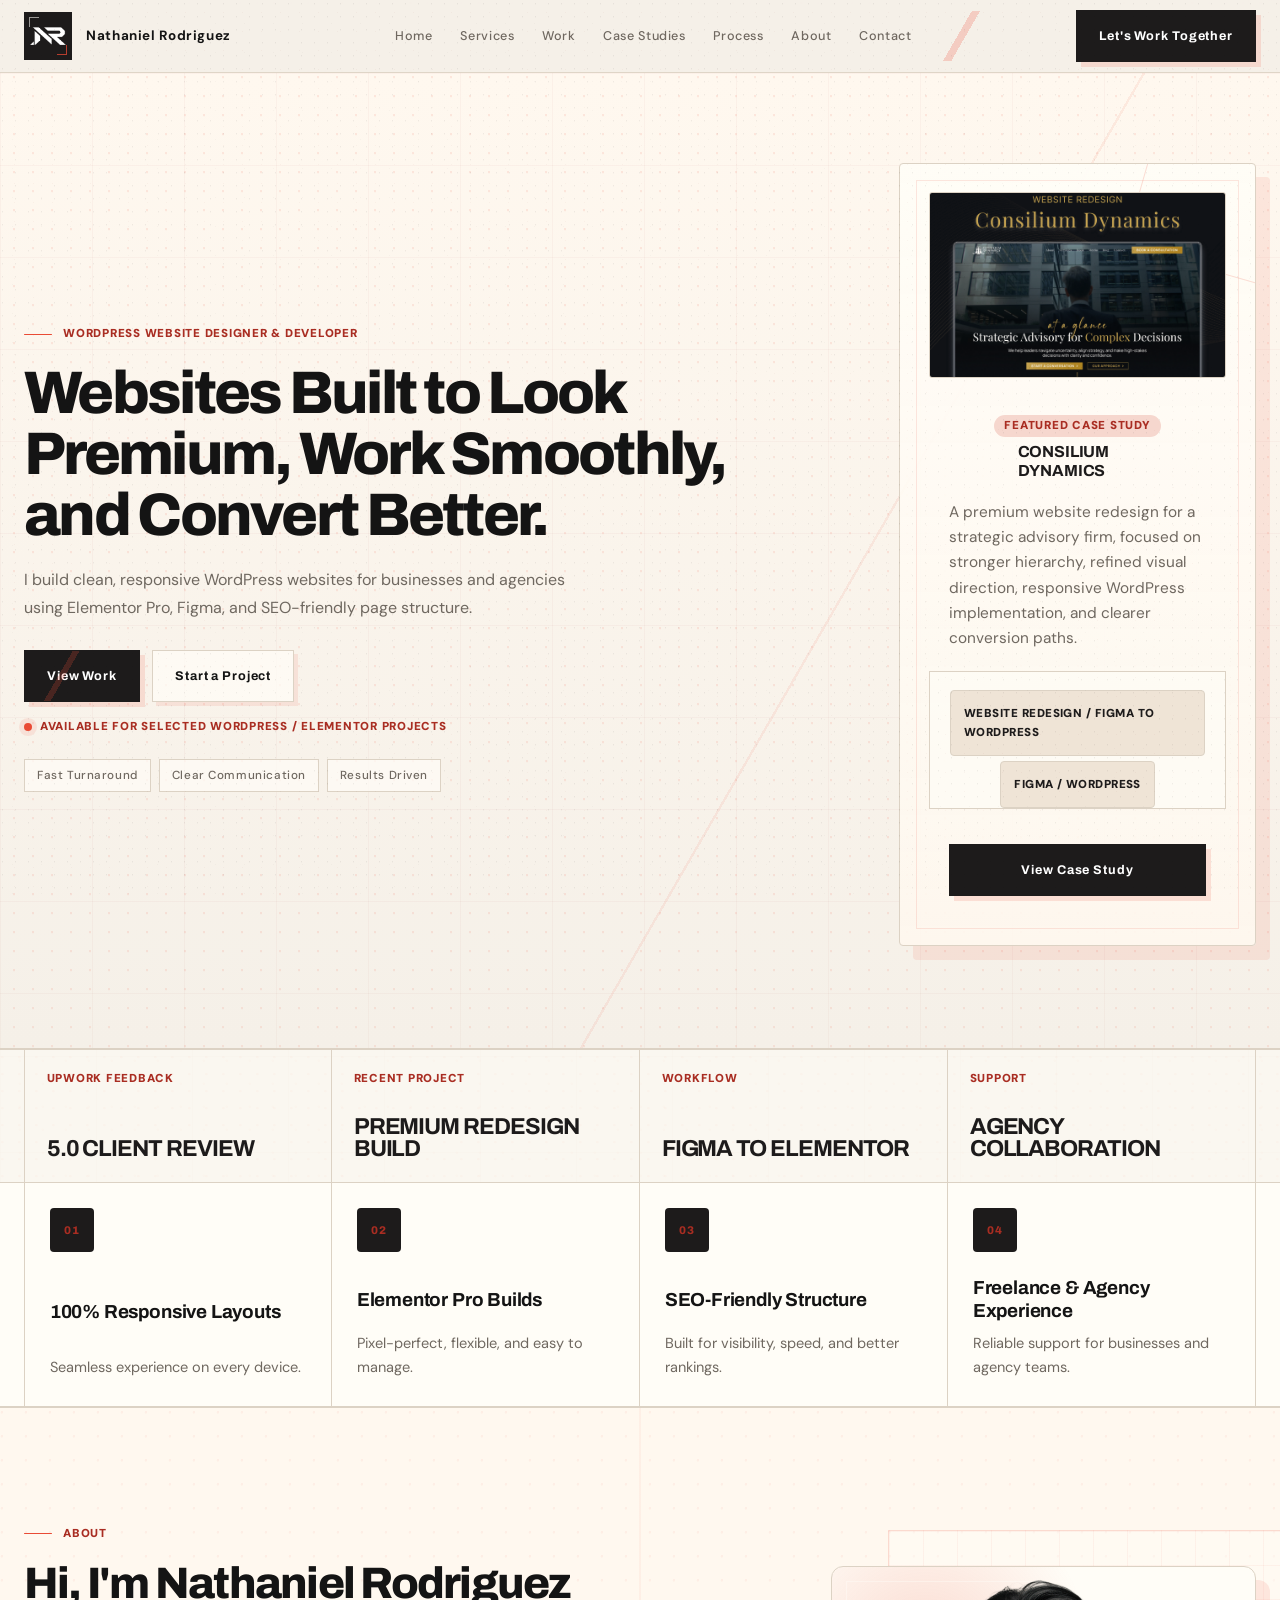
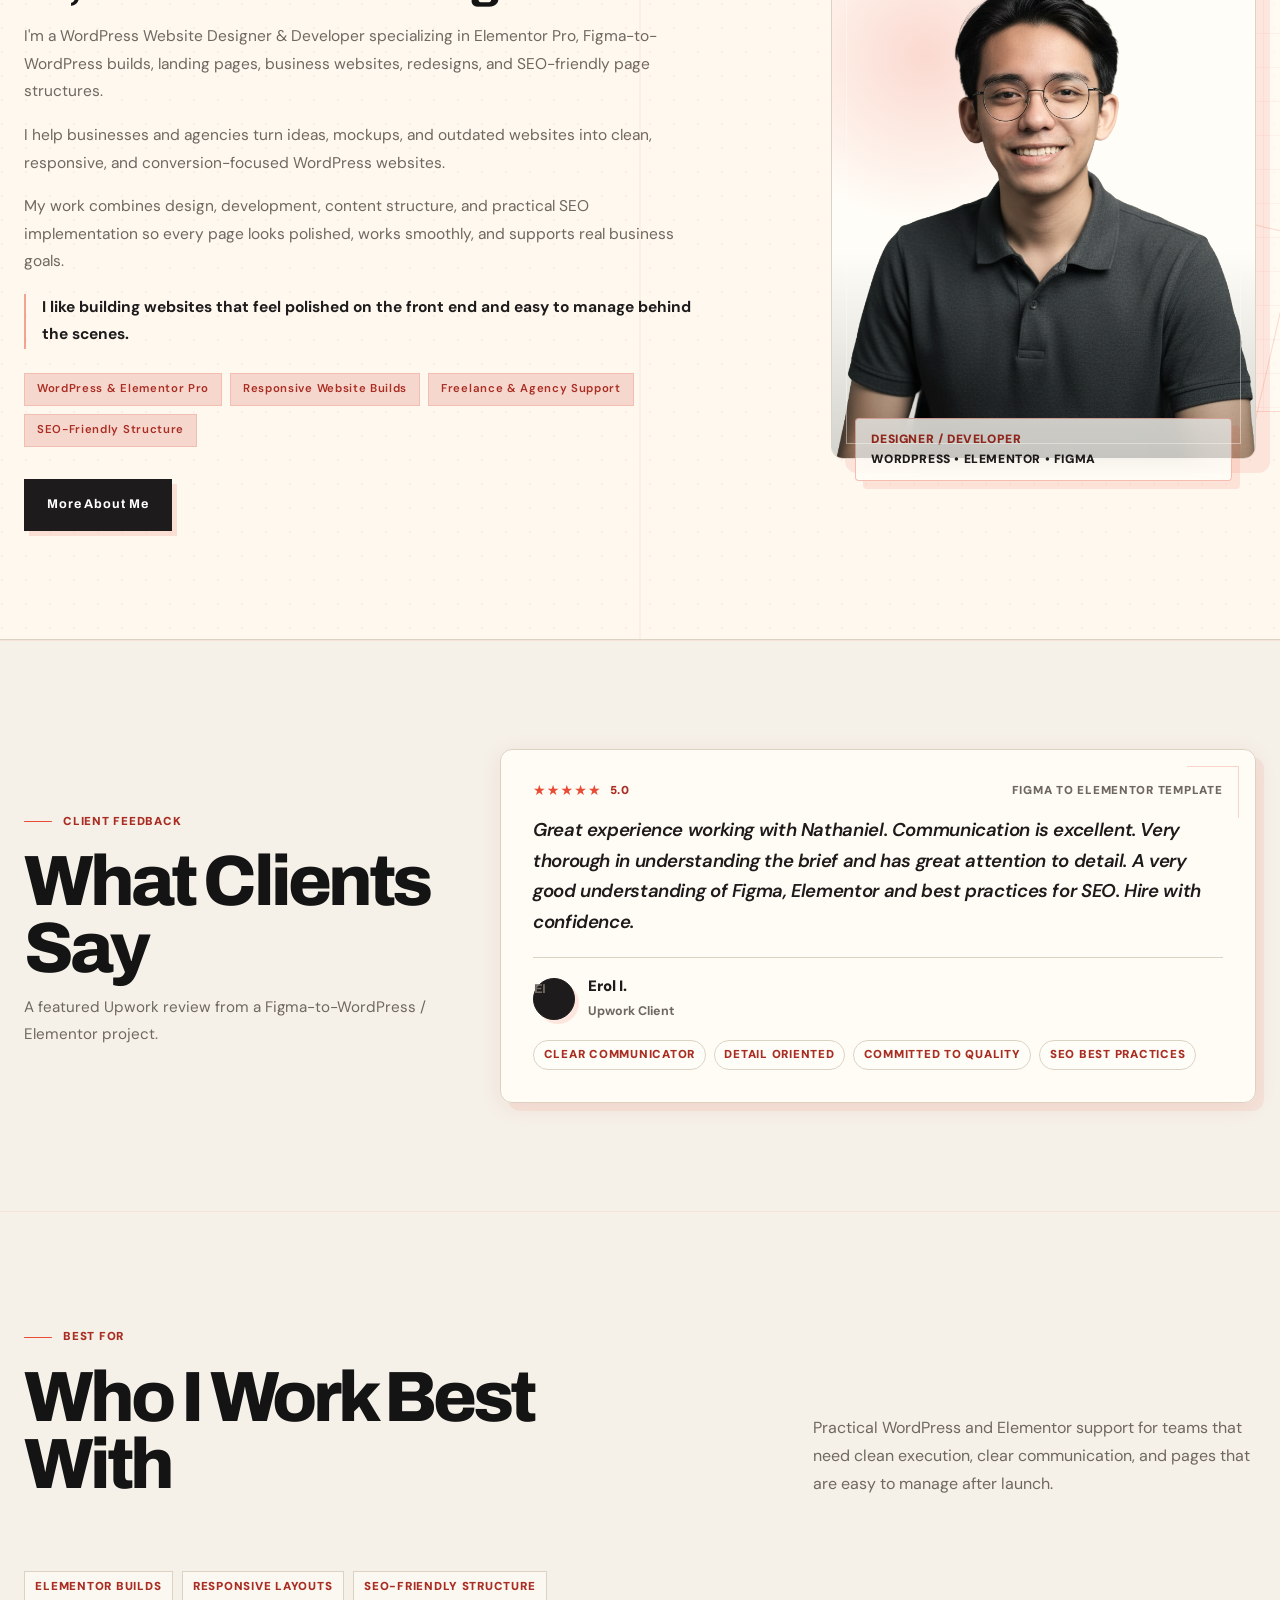
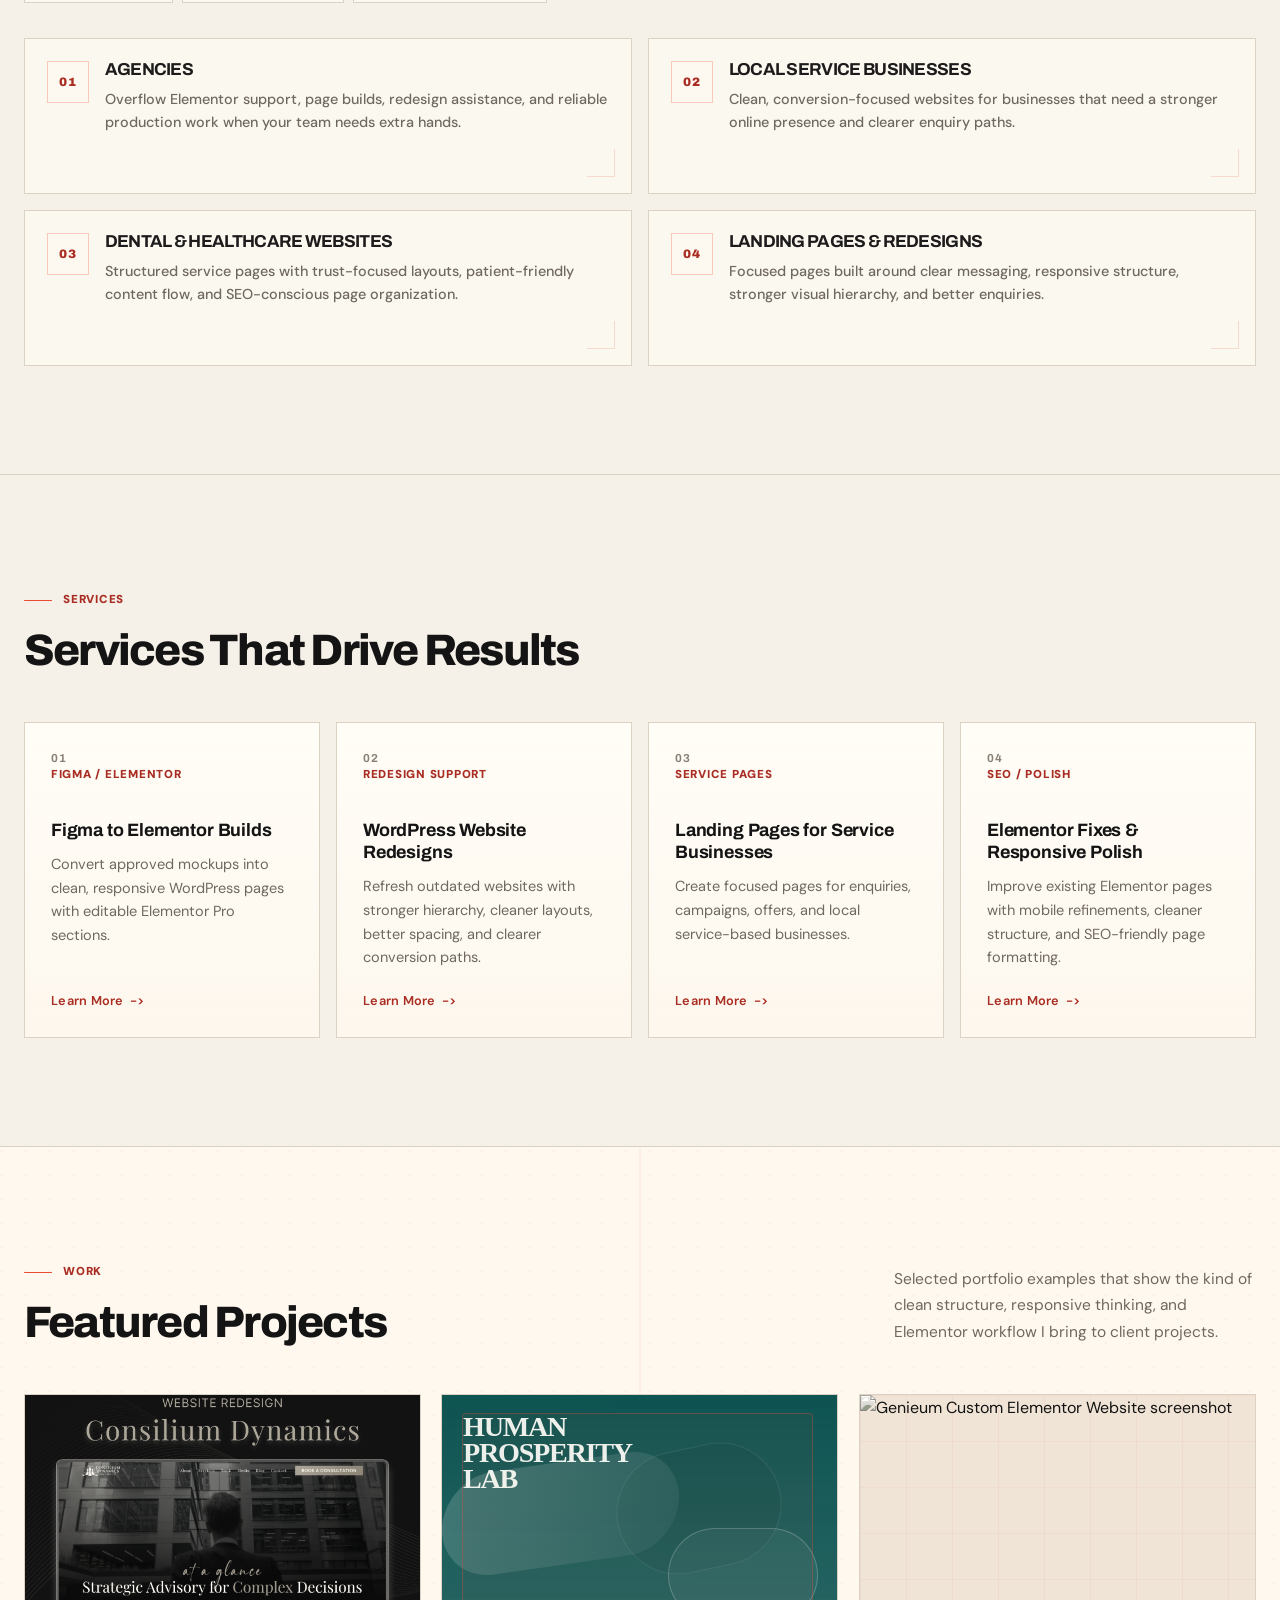
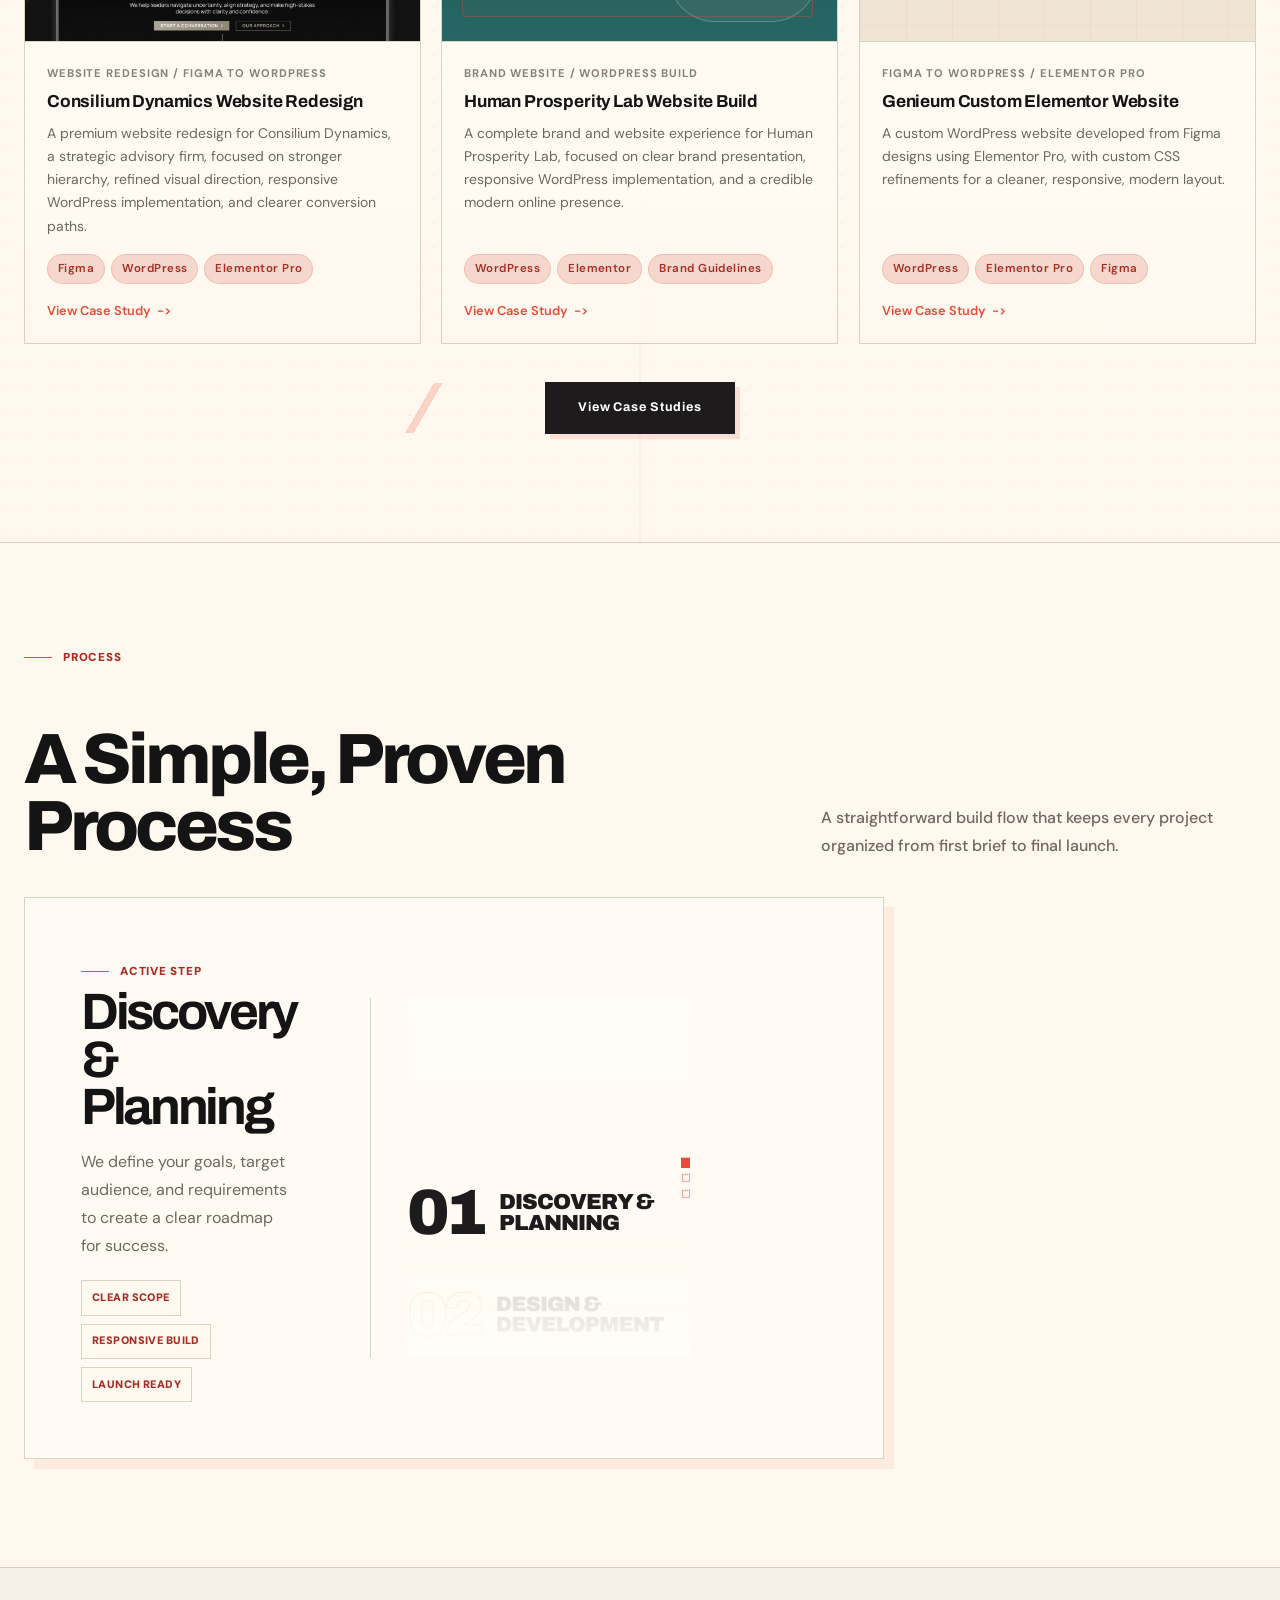
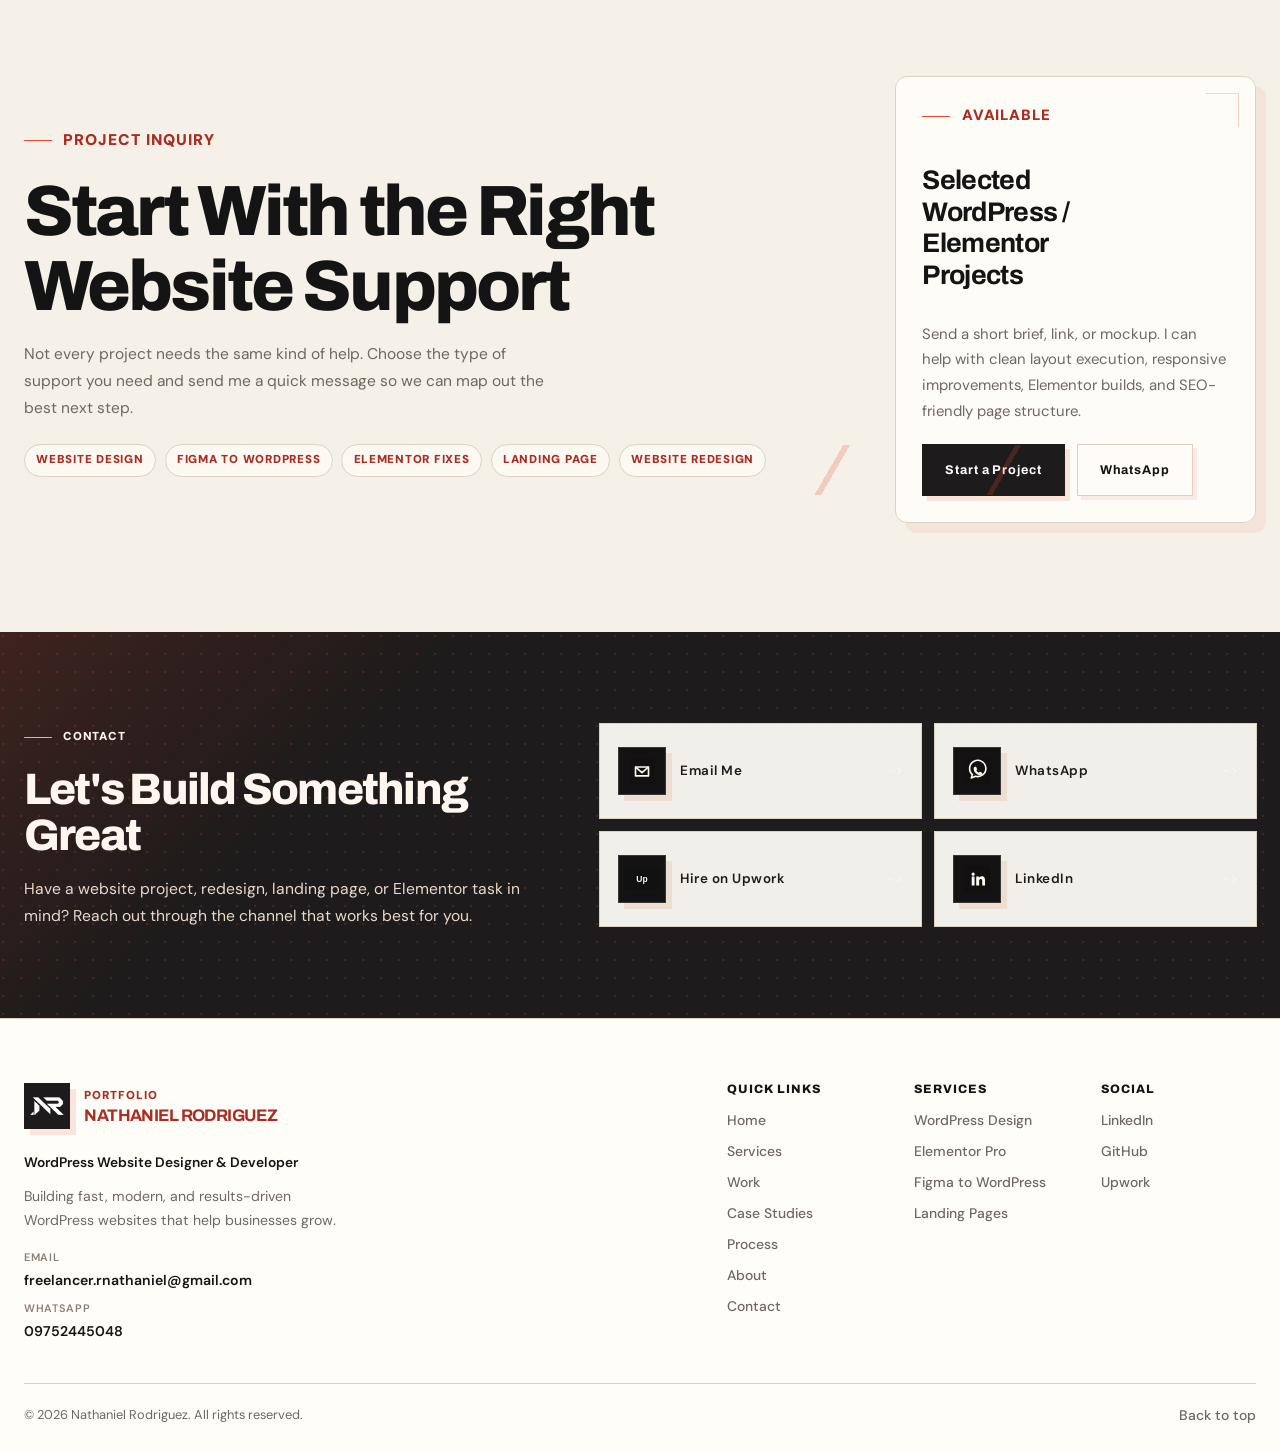
==== commit 63849d2b: "Redesign visual identity to clean professional light theme Replace warm earthy orange palette with a" ====
--- a/index.html
+++ b/index.html
@@ -17,14 +17,14 @@
   <meta name="twitter:title" content="Nathaniel Rodriguez | WordPress Website Designer & Elementor Developer" />
   <meta name="twitter:description" content="Responsive WordPress websites built with Elementor Pro, Figma-to-WordPress workflows, and SEO-friendly structure." />
   <meta name="twitter:image" content="https://rnthaniel.vercel.app/assets/case-studies/consilium%20dynamics/Project%20Thumbnail.jpg" />
-  <meta name="theme-color" content="#F5F0E8" />
+  <meta name="theme-color" content="#F7F9FC" />
   <title>Nathaniel Rodriguez | WordPress Website Designer & Elementor Developer</title>
   <link rel="icon" href="assets/images/Nathaniel%20Logo.png" type="image/png" />
   <link rel="apple-touch-icon" href="assets/images/Nathaniel%20Logo.png" />
   <link rel="manifest" href="site.webmanifest" />
   <link rel="preconnect" href="https://fonts.googleapis.com" />
   <link rel="preconnect" href="https://fonts.gstatic.com" crossorigin />
-  <link href="https://fonts.googleapis.com/css2?family=Archivo:wght@600;700;800;900&family=Inter:wght@400;500;600;700;800&display=swap" rel="stylesheet" />
+  <link href="https://fonts.googleapis.com/css2?family=Archivo:wght@700;800&family=DM+Sans:wght@300;400;500;600&display=swap" rel="stylesheet" />
   <link rel="stylesheet" href="style.css?v=20260510" />
   <link rel="stylesheet" href="assets/css/launch-fixes.css?v=20260510" />
   <link rel="stylesheet" href="assets/css/visual-polish.css?v=20260517" />
--- a/style.css
+++ b/style.css
@@ -1,43 +1,75 @@
-/* Global */
+/* ═══════════════════════════════════════════════════════
+   Nathaniel Rodriguez — Portfolio
+   Redesign 2026 · Clean Professional Light
+   ═══════════════════════════════════════════════════════ */
+
+@import url('https://fonts.googleapis.com/css2?family=DM+Sans:wght@300;400;500;600&display=swap');
+
+/* ── Variables ─────────────────────────────────────────── */
 :root {
-  --color-bg: #f7f1e8;
-  --color-surface: #ffffff;
-  --color-text: #101010;
-  --color-muted: #6a6258;
-  --color-border: #ddd2c4;
-  --color-accent: #c46a2d;
-  --color-accent-soft: #f3d6c2;
-  --color-accent-dark: #8f3f17;
-  --color-bg-soft: #fff8f0;
-  --color-bg-alt: #eee1d4;
-  --color-heading: var(--color-text);
-  --color-muted-soft: #8a7a6d;
-  --color-line: var(--color-border);
-  --color-line-strong: #baa996;
-  --color-white: var(--color-surface);
-  --color-black: var(--color-text);
-  --color-charcoal: var(--color-text);
-  --color-on-dark: #fff7ed;
-  --color-on-dark-muted: #e6d6c8;
-  --color-bg-rgb: 247, 241, 232;
-  --color-bg-soft-rgb: 255, 248, 240;
-  --color-surface-rgb: 255, 255, 255;
-  --color-text-rgb: 16, 16, 16;
-  --color-accent-rgb: 196, 106, 45;
-  --color-accent-soft-rgb: 243, 214, 194;
-  --color-accent-dark-rgb: 143, 63, 23;
-  --font-body: "Inter", system-ui, -apple-system, BlinkMacSystemFont, "Segoe UI", sans-serif;
-  --font-display: "Archivo", "Inter", system-ui, sans-serif;
-  --container: 1300px;
+  /* Color system */
+  --color-bg:             #F7F9FC;
+  --color-surface:        #FFFFFF;
+  --color-text:           #0D1520;
+  --color-muted:          #5E6E85;
+  --color-muted-soft:     #8A97AA;
+  --color-border:         #DDE5F0;
+  --color-line:           #DDE5F0;
+  --color-line-strong:    #C5D0E4;
+
+  /* Accent — rich indigo, not generic SaaS blue */
+  --color-accent:         #1B4FD8;
+  --color-accent-soft:    #EBF0FF;
+  --color-accent-dark:    #1338B0;
+
+  /* Surface variants */
+  --color-bg-soft:        #EEF3FB;
+  --color-bg-alt:         #E5EDF8;
+
+  /* Dark surface (CTA section) */
+  --color-on-dark:        #FFFFFF;
+  --color-on-dark-muted:  rgba(255, 255, 255, 0.62);
+
+  /* Aliases */
+  --color-heading:        var(--color-text);
+  --color-white:          var(--color-surface);
+  --color-black:          var(--color-text);
+  --color-charcoal:       var(--color-text);
+  --color-ink:            var(--color-text);
+
+  /* RGB variants */
+  --color-bg-rgb:         247, 249, 252;
+  --color-bg-soft-rgb:    238, 243, 251;
+  --color-surface-rgb:    255, 255, 255;
+  --color-text-rgb:       13, 21, 32;
+  --color-accent-rgb:     27, 79, 216;
+  --color-accent-soft-rgb:235, 240, 255;
+  --color-accent-dark-rgb:19, 56, 176;
+
+  /* Typography */
+  --font-body:    "DM Sans", "Inter", system-ui, -apple-system, sans-serif;
+  --font-display: "Archivo", "DM Sans", system-ui, sans-serif;
+
+  /* Layout */
+  --container:     1280px;
   --section-space: 96px;
-  --radius: 6px;
-  --shadow: 0 20px 60px rgba(var(--color-accent-dark-rgb), 0.12);
-  --motion-fast: 180ms;
-  --motion-base: 260ms;
+  --radius:        8px;
+  --radius-sm:     4px;
+  --radius-lg:     12px;
+
+  /* Shadows */
+  --shadow-sm:  0 1px 3px rgba(0, 20, 60, 0.06), 0 1px 2px rgba(0, 0, 0, 0.04);
+  --shadow:     0 4px 16px rgba(0, 20, 60, 0.08), 0 1px 4px rgba(0, 0, 0, 0.04);
+  --shadow-lg:  0 12px 40px rgba(0, 20, 60, 0.10), 0 4px 12px rgba(0, 0, 0, 0.04);
+
+  /* Motion */
+  --motion-fast:   150ms;
+  --motion-base:   240ms;
   --motion-reveal: 280ms;
 }
 
-* {
+/* ── Reset ─────────────────────────────────────────────── */
+*, *::before, *::after {
   box-sizing: border-box;
   margin: 0;
   padding: 0;
@@ -45,20 +77,19 @@
 
 html {
   scroll-behavior: smooth;
-  scroll-padding-top: 92px;
+  scroll-padding-top: 88px;
 }
 
 body {
   min-height: 100vh;
   color: var(--color-text);
-  background:
-    linear-gradient(90deg, rgba(var(--color-accent-rgb), 0.035) 1px, transparent 1px),
-    linear-gradient(rgba(var(--color-accent-rgb), 0.035) 1px, transparent 1px),
-    var(--color-bg);
-  background-size: 72px 72px;
+  background: var(--color-bg);
   font-family: var(--font-body);
-  line-height: 1.6;
+  font-size: 1rem;
+  line-height: 1.65;
   overflow-x: hidden;
+  -webkit-font-smoothing: antialiased;
+  -moz-osx-font-smoothing: grayscale;
 }
 
 body.nav-open {
@@ -70,219 +101,218 @@
   text-decoration: none;
 }
 
-a,
-button {
-  cursor: pointer;
-}
-
-ul {
-  list-style: none;
-}
+a, button { cursor: pointer; }
+
+ul { list-style: none; }
 
 button {
   border: 0;
   color: inherit;
   font: inherit;
-}
+  background: none;
+}
+
+img { max-width: 100%; display: block; }
 
 a:focus-visible,
 button:focus-visible {
-  outline: 3px solid var(--color-accent);
-  outline-offset: 4px;
-}
-
-.cta-section a:focus-visible {
-  outline-color: var(--color-on-dark);
-}
-
+  outline: 2px solid var(--color-accent);
+  outline-offset: 3px;
+  border-radius: var(--radius-sm);
+}
+
+.cta-section a:focus-visible,
+.contact-cta a:focus-visible {
+  outline-color: #fff;
+}
+
+/* ── Layout ────────────────────────────────────────────── */
 .container {
   width: min(var(--container), calc(100% - 48px));
   margin-inline: auto;
 }
 
+/* ── Skip link ─────────────────────────────────────────── */
 .skip-link {
   position: fixed;
   top: 14px;
   left: 14px;
   z-index: 100;
   transform: translateY(-170%);
-  border: 1px solid var(--color-black);
+  border: 1px solid var(--color-text);
   border-radius: var(--radius);
-  padding: 0.8rem 1rem;
-  color: var(--color-white);
-  background: var(--color-black);
-  font-weight: 800;
+  padding: 0.75rem 1rem;
+  color: #fff;
+  background: var(--color-text);
+  font-size: 0.875rem;
+  font-weight: 600;
   transition: transform 0.2s ease;
 }
 
-.skip-link:focus {
-  transform: translateY(0);
-}
-
+.skip-link:focus { transform: translateY(0); }
+
+/* ── Utility ───────────────────────────────────────────── */
 .visually-hidden {
   position: absolute;
-  width: 1px;
-  height: 1px;
-  padding: 0;
-  margin: -1px;
+  width: 1px; height: 1px;
+  padding: 0; margin: -1px;
   overflow: hidden;
   clip: rect(0, 0, 0, 0);
   white-space: nowrap;
   border: 0;
 }
 
-h1,
-h2,
-h3 {
+/* ── Typography ────────────────────────────────────────── */
+h1, h2, h3 {
   color: var(--color-heading);
   font-family: var(--font-display);
-  font-weight: 900;
-  line-height: 0.94;
-  text-transform: uppercase;
+  line-height: 1.1;
+  letter-spacing: -0.025em;
 }
 
 h1 {
-  max-width: 820px;
-  font-size: clamp(4rem, 6.2rem, 6.2rem);
+  font-size: clamp(2.4rem, 5vw, 3.8rem);
+  font-weight: 800;
 }
 
 h2 {
-  font-size: clamp(3rem, 4.45rem, 4.45rem);
+  font-size: clamp(1.85rem, 3.5vw, 2.75rem);
+  font-weight: 800;
 }
 
 h3 {
-  font-size: 1.38rem;
-  line-height: 1;
-}
-
+  font-size: 1.2rem;
+  font-weight: 700;
+  line-height: 1.3;
+  letter-spacing: -0.015em;
+}
+
+/* Eyebrow labels */
 .eyebrow {
   display: inline-flex;
   align-items: center;
-  gap: 0.75rem;
-  margin-bottom: 1rem;
-  color: var(--color-accent-dark);
-  font-size: 0.78rem;
-  font-weight: 900;
+  gap: 0.5rem;
+  margin-bottom: 0.875rem;
+  color: var(--color-accent);
+  font-size: 0.72rem;
+  font-weight: 600;
+  letter-spacing: 0.09em;
   text-transform: uppercase;
 }
 
 .eyebrow::before {
   content: "";
   display: inline-block;
-  width: 34px;
-  height: 1px;
+  width: 18px;
+  height: 2px;
   background: var(--color-accent);
-}
-
-.eyebrow-invert {
-  color: var(--color-on-dark-muted);
-}
-
-.eyebrow-invert::before {
-  background: var(--color-white);
-}
-
-/* Buttons */
+  border-radius: 2px;
+  flex-shrink: 0;
+}
+
+.eyebrow-invert { color: rgba(255, 255, 255, 0.7); }
+.eyebrow-invert::before { background: rgba(255, 255, 255, 0.5); }
+
+/* ── Buttons ───────────────────────────────────────────── */
 .btn {
   position: relative;
   display: inline-flex;
   align-items: center;
   justify-content: center;
-  overflow: hidden;
-  min-height: 50px;
-  border: 1px solid var(--color-accent-dark);
+  min-height: 48px;
+  border: 1.5px solid transparent;
   border-radius: var(--radius);
-  padding: 0 1.15rem;
-  font-size: 0.9rem;
-  font-weight: 900;
-  text-transform: uppercase;
-  transition: transform var(--motion-fast) ease, background var(--motion-fast) ease, color var(--motion-fast) ease, border-color var(--motion-fast) ease;
-}
-
-.btn::after {
-  content: "";
-  position: absolute;
-  inset: auto 12px 8px 12px;
-  height: 1px;
-  background: currentColor;
-  opacity: 0;
-  transform: scaleX(0);
-  transform-origin: left;
-  transition: opacity var(--motion-fast) ease, transform var(--motion-base) ease;
-}
+  padding: 0 1.375rem;
+  font-family: var(--font-display);
+  font-size: 0.875rem;
+  font-weight: 700;
+  letter-spacing: 0.01em;
+  white-space: nowrap;
+  transition:
+    background   var(--motion-fast) ease,
+    border-color var(--motion-fast) ease,
+    color        var(--motion-fast) ease,
+    transform    var(--motion-fast) ease,
+    box-shadow   var(--motion-fast) ease;
+}
+
+/* Remove the previous faux-underline pseudo */
+.btn::after { display: none; }
 
 .btn:hover,
 .btn:focus-visible {
   transform: translateY(-2px);
 }
 
-.btn:hover::after,
-.btn:focus-visible::after {
-  opacity: 0.32;
-  transform: scaleX(1);
-}
-
 .btn-dark {
-  color: var(--color-on-dark);
+  color: #fff;
   background: var(--color-text);
+  border-color: var(--color-text);
 }
 
 .btn-dark:hover,
 .btn-dark:focus-visible {
+  background: var(--color-accent-dark);
   border-color: var(--color-accent-dark);
-  background: var(--color-accent-dark);
+  box-shadow: 0 4px 18px rgba(var(--color-accent-rgb), 0.32);
 }
 
 .btn-light {
   color: var(--color-text);
-  border-color: rgba(var(--color-accent-rgb), 0.35);
-  background: rgba(var(--color-surface-rgb), 0.78);
+  background: var(--color-surface);
+  border-color: var(--color-border);
 }
 
 .btn-light:hover,
 .btn-light:focus-visible {
-  color: var(--color-text);
   border-color: var(--color-accent);
   background: var(--color-accent-soft);
+  color: var(--color-accent-dark);
 }
 
 .btn-white {
   color: var(--color-accent-dark);
+  background: var(--color-surface);
   border-color: var(--color-surface);
-  background: var(--color-surface);
+}
+
+.btn-white:hover,
+.btn-white:focus-visible {
+  background: var(--color-accent-soft);
 }
 
 .btn-outline-dark {
   color: var(--color-on-dark);
-  border-color: rgba(var(--color-surface-rgb), 0.36);
-  background: transparent;
+  border-color: rgba(255, 255, 255, 0.28);
+  background: rgba(255, 255, 255, 0.06);
 }
 
 .btn-outline-dark:hover,
 .btn-outline-dark:focus-visible {
-  color: var(--color-accent-dark);
+  color: var(--color-text);
   border-color: var(--color-surface);
   background: var(--color-surface);
 }
 
-/* Header / Navigation */
+/* ── Header / Navigation ───────────────────────────────── */
 .site-header {
   position: sticky;
   top: 0;
   z-index: 40;
   border-bottom: 1px solid var(--color-line);
-  background: rgba(var(--color-bg-rgb), 0.92);
+  background: rgba(var(--color-bg-rgb), 0.94);
   backdrop-filter: blur(18px);
-  transition: background 0.2s ease, box-shadow 0.2s ease;
+  -webkit-backdrop-filter: blur(18px);
+  transition: box-shadow var(--motion-base) ease, background var(--motion-base) ease;
 }
 
 .site-header.is-scrolled {
-  background: rgba(var(--color-bg-soft-rgb), 0.96);
-  box-shadow: 0 12px 40px rgba(var(--color-accent-dark-rgb), 0.07);
+  box-shadow: var(--shadow);
+  background: rgba(var(--color-surface-rgb), 0.97);
 }
 
 .nav-wrap {
-  min-height: 78px;
+  min-height: 72px;
   display: grid;
   grid-template-columns: auto 1fr auto;
   gap: 1.5rem;
@@ -293,28 +323,39 @@
   display: inline-flex;
   align-items: center;
   gap: 0.75rem;
-  min-width: 0;
-  font-weight: 900;
-  text-transform: uppercase;
-}
-
+  color: var(--color-text);
+  font-weight: 700;
+  transition: opacity var(--motion-fast) ease;
+}
+
+.brand:hover { opacity: 0.8; }
+
+/* Logo wrap (JS-injected) — keep readable */
 .brand-mark {
-  width: 42px;
-  height: 42px;
+  width: 40px;
+  height: 40px;
   display: grid;
   place-items: center;
   flex: 0 0 auto;
-  border: 1px solid var(--color-text);
   border-radius: var(--radius);
-  color: var(--color-on-dark);
+  color: #fff;
   background: var(--color-text);
   font-family: var(--font-display);
+  font-weight: 800;
+  font-size: 0.875rem;
   line-height: 1;
 }
 
+.brand-logo-wrap {
+  border-radius: var(--radius) !important;
+  box-shadow: none !important;
+}
+
 .brand-name {
+  font-size: 0.9rem;
+  font-weight: 700;
+  color: var(--color-text);
   overflow: hidden;
-  color: var(--color-text);
   text-overflow: ellipsis;
   white-space: nowrap;
 }
@@ -323,288 +364,232 @@
   display: flex;
   align-items: center;
   justify-content: center;
-  gap: 1.4rem;
-  color: var(--color-muted);
-  font-size: 0.84rem;
-  font-weight: 900;
-  text-transform: uppercase;
+  gap: 0.125rem;
+  font-size: 0.875rem;
+  font-weight: 500;
 }
 
 .nav-links a {
-  transition: color 0.2s ease;
+  padding: 0.5rem 0.8rem;
+  border-radius: var(--radius-sm);
+  color: var(--color-muted);
+  transition:
+    color       var(--motion-fast) ease,
+    background  var(--motion-fast) ease;
 }
 
 .nav-links a:hover,
 .nav-links a:focus-visible,
 .nav-links a[aria-current="page"] {
-  color: var(--color-accent-dark);
-}
-
-.nav-mobile-cta {
-  display: none;
-}
+  color: var(--color-text);
+  background: var(--color-bg-soft);
+}
+
+.nav-mobile-cta { display: none; }
 
 .nav-toggle {
   display: none;
-  width: 44px;
-  height: 44px;
+  width: 40px;
+  height: 40px;
   place-items: center;
-  border: 1px solid rgba(var(--color-text-rgb), 0.28);
+  border: 1px solid var(--color-border);
   border-radius: var(--radius);
-  background: var(--color-bg-soft);
+  background: var(--color-surface);
   cursor: pointer;
 }
 
 .nav-toggle span:not(.visually-hidden) {
-  width: 19px;
-  height: 2px;
+  width: 18px;
+  height: 1.5px;
   display: block;
   grid-column: 1;
   grid-row: 1;
   background: var(--color-text);
-  transition: transform 0.2s ease;
-}
-
-.nav-toggle span:not(.visually-hidden):nth-of-type(2) {
-  transform: translateY(-4px);
-}
-
-.nav-toggle span:not(.visually-hidden):nth-of-type(3) {
-  transform: translateY(4px);
-}
-
-.nav-toggle[aria-expanded="true"] span:not(.visually-hidden):nth-of-type(2) {
-  transform: rotate(45deg);
-}
-
-.nav-toggle[aria-expanded="true"] span:not(.visually-hidden):nth-of-type(3) {
-  transform: rotate(-45deg);
-}
-
-/* Hero Section */
+  transition: transform 0.2s ease, opacity 0.2s ease;
+}
+
+.nav-toggle span:not(.visually-hidden):nth-of-type(2) { transform: translateY(-4px); }
+.nav-toggle span:not(.visually-hidden):nth-of-type(3) { transform: translateY(4px); }
+
+.nav-toggle[aria-expanded="true"] span:not(.visually-hidden):nth-of-type(2) { transform: rotate(45deg); }
+.nav-toggle[aria-expanded="true"] span:not(.visually-hidden):nth-of-type(3) { transform: rotate(-45deg); }
+
+/* ── Hero ───────────────────────────────────────────────── */
 .hero {
-  position: relative;
-  overflow: hidden;
-  padding: clamp(48px, 6vw, 70px) 0 clamp(52px, 6vw, 76px);
+  padding: clamp(56px, 7vw, 92px) 0 clamp(64px, 8vw, 104px);
   border-bottom: 1px solid var(--color-line);
-  background:
-    radial-gradient(circle at 78% 18%, rgba(var(--color-accent-rgb), 0.08) 0 1px, transparent 1px 100%),
-    linear-gradient(90deg, rgba(var(--color-accent-rgb), 0.036) 1px, transparent 1px),
-    linear-gradient(rgba(var(--color-accent-rgb), 0.036) 1px, transparent 1px),
-    linear-gradient(120deg, transparent 0 63%, rgba(var(--color-accent-rgb), 0.075) 63% 63.25%, transparent 63.25% 100%),
-    linear-gradient(180deg, var(--color-bg-soft), var(--color-bg));
-  background-size: 18px 18px, 86px 86px, 86px 86px, auto, auto;
-}
-
-.hero::before {
+  background: var(--color-surface);
+  /* Subtle noise-like texture via gradient */
+  background-image:
+    radial-gradient(ellipse at 72% 12%, rgba(var(--color-accent-rgb), 0.055) 0%, transparent 55%),
+    radial-gradient(ellipse at 12% 88%, rgba(var(--color-accent-rgb), 0.04) 0%, transparent 45%);
+}
+
+/* Remove verbose geometric decorations */
+.hero::before, .hero::after { display: none; }
+
+.hero-grid {
+  display: grid;
+  grid-template-columns: minmax(0, 1fr) minmax(280px, 0.44fr);
+  gap: clamp(2.5rem, 5vw, 5rem);
+  align-items: center;
+}
+
+.hero-copy { max-width: 780px; }
+
+.hero h1 {
+  font-size: clamp(2.4rem, 5.2vw, 3.75rem);
+  font-weight: 800;
+  line-height: 1.08;
+  letter-spacing: -0.03em;
+  color: var(--color-text);
+}
+
+.hero-text {
+  margin-top: 1.25rem;
+  color: var(--color-muted);
+  font-size: clamp(1rem, 1.1vw, 1.1rem);
+  line-height: 1.72;
+  max-width: 560px;
+}
+
+/* Availability badge */
+.hero-availability {
+  display: inline-flex;
+  align-items: center;
+  gap: 0.5rem;
+  margin-top: 1rem;
+  color: var(--color-muted);
+  font-size: 0.8rem;
+  font-weight: 500;
+}
+
+.hero-availability::before {
   content: "";
-  position: absolute;
-  top: 44px;
-  right: -150px;
-  width: min(48vw, 560px);
-  height: min(48vw, 560px);
-  border: 1px solid var(--color-line);
-  transform: rotate(18deg);
-}
-
-.hero::after {
-  content: "";
-  position: absolute;
-  left: max(24px, calc((100% - var(--container)) / 2));
-  right: max(24px, calc((100% - var(--container)) / 2));
-  bottom: 42px;
-  height: 1px;
-  background:
-    linear-gradient(90deg, var(--color-accent), transparent 72%),
-    repeating-linear-gradient(90deg, transparent 0 36px, rgba(var(--color-accent-rgb), 0.28) 36px 37px, transparent 37px 72px);
-  opacity: 0.22;
-}
-
-.hero-grid {
-  position: relative;
-  display: grid;
-  grid-template-columns: minmax(0, 0.74fr) minmax(290px, 0.35fr);
-  gap: clamp(2rem, 5vw, 5rem);
-  align-items: center;
-}
-
-.hero-copy {
-  position: relative;
-  max-width: 930px;
-}
-
-.hero-copy::after {
-  display: none;
-}
-
-.hero h1 {
-  max-width: 930px;
-  font-size: clamp(3.05rem, 5vw, 4.85rem);
-  line-height: 0.9;
-}
-
-.hero-text {
-  max-width: 720px;
-  margin-top: 1.25rem;
-  color: var(--color-muted);
-  font-size: clamp(1rem, 1.2vw, 1.12rem);
+  width: 7px; height: 7px;
+  border-radius: 50%;
+  background: #22C55E;
+  flex-shrink: 0;
+  box-shadow: 0 0 0 3px rgba(34, 197, 94, 0.18);
 }
 
 .hero-actions {
   display: flex;
   flex-wrap: wrap;
-  gap: 0.85rem;
-  margin-top: 1.65rem;
+  gap: 0.75rem;
+  margin-top: 1.75rem;
 }
 
 .trust-row {
-  display: flex;
-  flex-wrap: wrap;
-  gap: 0.6rem;
-  margin-top: 1.15rem;
-}
-
-.trust-row li {
-  border: 1px solid var(--color-line);
-  border-radius: var(--radius);
-  padding: 0.55rem 0.7rem;
-  color: var(--color-muted);
-  background: rgba(var(--color-surface-rgb), 0.58);
-  font-size: 0.82rem;
-  font-weight: 900;
-  text-transform: uppercase;
-}
-
-.hero-accent {
-  position: relative;
-  display: flex;
-  flex-direction: column;
-  justify-content: center;
-  gap: 0.9rem;
-  align-self: center;
-  min-height: 360px;
-  padding: 1.25rem;
-  border-left: 1px solid var(--color-line);
-  isolation: isolate;
-}
-
-.hero-accent::before,
-.hero-accent::after {
-  content: "";
-  position: absolute;
-  z-index: -1;
-  border: 1px solid var(--color-line);
-}
-
-.hero-accent::before {
-  inset: 0 0 auto auto;
-  width: 78%;
-  height: 48%;
-}
-
-.hero-accent::after {
-  right: 18%;
-  bottom: 0;
-  width: 48%;
-  height: 58%;
-  transform: skewX(-18deg);
-  opacity: 0.7;
-}
-
-.hero-accent p {
-  align-self: start;
-  justify-self: start;
-  border: 1px solid rgba(var(--color-accent-rgb), 0.5);
-  border-radius: var(--radius);
-  padding: 0.56rem 0.68rem;
-  color: var(--color-accent-dark);
-  background: rgba(var(--color-surface-rgb), 0.72);
-  font-size: 0.74rem;
-  font-weight: 900;
-  text-transform: uppercase;
-}
-
-.hero-accent ul {
   display: flex;
   flex-wrap: wrap;
   gap: 0.5rem;
-  align-self: start;
-}
-
-.hero-accent li {
-  border: 1px solid var(--color-line);
-  border-radius: var(--radius);
-  padding: 0.48rem 0.58rem;
-  color: var(--color-muted);
-  background: rgba(var(--color-surface-rgb), 0.62);
-  font-size: 0.74rem;
-  font-weight: 900;
+  margin-top: 1.25rem;
+}
+
+.trust-row li {
+  border: 1px solid var(--color-border);
+  border-radius: 999px;
+  padding: 0.35rem 0.75rem;
+  color: var(--color-muted);
+  background: var(--color-bg-soft);
+  font-size: 0.75rem;
+  font-weight: 500;
+}
+
+/* Featured Case Study Card */
+.hero-featured-card {
+  background: var(--color-bg-soft);
+  border: 1px solid var(--color-border);
+  border-radius: var(--radius-lg);
+  overflow: hidden;
+  transition: box-shadow var(--motion-base) ease, transform var(--motion-base) ease;
+}
+
+.hero-featured-card:hover {
+  box-shadow: var(--shadow-lg);
+  transform: translateY(-3px);
+}
+
+.hero-featured-thumb {
+  display: block;
+  overflow: hidden;
+  border-bottom: 1px solid var(--color-border);
+}
+
+.hero-featured-thumb img {
+  width: 100%;
+  aspect-ratio: 16 / 10;
+  object-fit: cover;
+  transition: transform var(--motion-base) ease;
+}
+
+.hero-featured-card:hover .hero-featured-thumb img { transform: scale(1.04); }
+
+.hero-featured-card > div {
+  display: flex;
+  align-items: center;
+  gap: 0.75rem;
+  padding: 1.125rem 1.25rem 0;
+}
+
+.hero-featured-kicker {
+  display: inline-block;
+  padding: 0.25rem 0.625rem;
+  background: var(--color-accent-soft);
+  border-radius: 999px;
+  color: var(--color-accent-dark);
+  font-size: 0.68rem;
+  font-weight: 700;
+  letter-spacing: 0.07em;
   text-transform: uppercase;
-}
-
-.hero-stat {
-  border: 1px solid rgba(var(--color-accent-rgb), 0.5);
-  border-radius: var(--radius);
-  padding: 1rem;
-  background: var(--color-bg-soft);
-}
-
-.hero-stat span {
-  display: block;
-  color: var(--color-muted-soft);
-  font-size: 0.72rem;
-  font-weight: 900;
-  text-transform: uppercase;
-}
-
-.hero-stat strong {
-  display: block;
-  margin-top: 0.7rem;
-  color: var(--color-accent-dark);
-  font-family: var(--font-display);
-  font-size: 1.08rem;
-  line-height: 1;
-  text-transform: uppercase;
-}
-
-.hero-stat-dark {
-  color: var(--color-on-dark);
-  border-color: rgba(var(--color-accent-rgb), 0.46);
-  background: var(--color-text);
-}
-
-.hero-stat-dark span,
-.hero-stat-dark strong {
-  color: var(--color-on-dark);
-}
-
-.browser-bar {
-  height: 46px;
-  display: grid;
-  grid-template-columns: 9px 9px 9px 1fr;
-  gap: 0.45rem;
-  align-items: center;
-  padding: 0 1rem;
-  border-bottom: 1px solid rgba(var(--color-accent-rgb), 0.45);
+  white-space: nowrap;
+}
+
+.hero-featured-card > div h2 {
+  font-size: 1rem;
+  font-weight: 700;
+  letter-spacing: -0.01em;
+  line-height: 1.2;
+}
+
+.hero-featured-card > p {
+  margin-top: 0.625rem;
+  color: var(--color-muted);
+  font-size: 0.875rem;
+  line-height: 1.62;
+  padding: 0 1.25rem;
+}
+
+.hero-featured-meta {
+  display: flex;
+  gap: 0.4rem;
+  flex-wrap: wrap;
+  padding: 0.75rem 1.25rem 0;
+}
+
+.hero-featured-meta span {
+  font-size: 0.7rem;
+  font-weight: 600;
+  color: var(--color-muted);
   background: var(--color-bg-alt);
-}
-
-.browser-bar span {
-  width: 9px;
-  height: 9px;
-  border: 1px solid var(--color-accent);
-  border-radius: 50%;
-}
-
-.browser-bar div {
-  height: 14px;
-  margin-left: 0.65rem;
-  border: 1px solid var(--color-line);
-  border-radius: 999px;
-  background: var(--color-bg-soft);
-}
-
-/* Stats / Value Strip */
+  border: 1px solid var(--color-border);
+  border-radius: 4px;
+  padding: 0.2rem 0.5rem;
+}
+
+.hero-featured-card > .btn {
+  display: flex;
+  margin: 1rem 1.25rem 1.25rem;
+  width: calc(100% - 2.5rem);
+}
+
+/* Hide legacy hero sidebar elements */
+.hero-accent,
+.hero-stat,
+.browser-bar { display: none !important; }
+
+/* ── Value Strip ───────────────────────────────────────── */
 .value-strip {
   border-bottom: 1px solid var(--color-line);
   background: var(--color-surface);
@@ -616,44 +601,54 @@
 }
 
 .value-item {
-  min-height: 230px;
-  padding: 1.45rem;
+  min-height: 200px;
+  display: flex;
+  flex-direction: column;
+  justify-content: space-between;
+  padding: 1.875rem 1.625rem;
   border-right: 1px solid var(--color-line);
-}
-
-.value-item:first-child {
-  border-left: 1px solid var(--color-line);
-}
+  transition: background var(--motion-fast) ease;
+}
+
+.value-item:first-child { border-left: 1px solid var(--color-line); }
+.value-item:hover { background: var(--color-bg-soft); }
 
 .icon-block {
-  width: 48px;
-  height: 48px;
+  width: 44px;
+  height: 44px;
   display: grid;
   place-items: center;
-  margin-bottom: 2rem;
-  border: 1px solid rgba(var(--color-accent-rgb), 0.52);
   border-radius: var(--radius);
-  color: var(--color-on-dark);
-  background: var(--color-text);
+  color: var(--color-accent);
+  background: var(--color-accent-soft);
   font-family: var(--font-display);
-  font-weight: 900;
+  font-weight: 800;
+  font-size: 0.8rem;
+  letter-spacing: 0;
 }
 
 .value-item h2 {
-  font-size: 1.45rem;
-  line-height: 1;
+  font-size: 1.05rem;
+  font-weight: 700;
+  line-height: 1.3;
+  letter-spacing: -0.01em;
+  margin-top: 1.5rem;
 }
 
 .value-item p {
-  margin-top: 0.8rem;
-  color: var(--color-muted);
-}
-
-/* Scroll Reveal */
+  margin-top: 0.5rem;
+  color: var(--color-muted);
+  font-size: 0.875rem;
+  line-height: 1.6;
+}
+
+/* ── Scroll Reveal ─────────────────────────────────────── */
 .has-reveal .reveal {
   opacity: 0;
-  transform: translateY(18px);
-  transition: opacity var(--motion-reveal) ease, transform var(--motion-reveal) ease;
+  transform: translateY(14px);
+  transition:
+    opacity   var(--motion-reveal) ease,
+    transform var(--motion-reveal) ease;
   transition-delay: var(--reveal-delay, 0ms);
 }
 
@@ -662,34 +657,7 @@
   transform: translateY(0);
 }
 
-/* Shared Geometric Accents */
-main > section {
-  position: relative;
-}
-
-main > section > .container {
-  position: relative;
-  z-index: 1;
-}
-
-main > section::before,
-main > section::after {
-  pointer-events: none;
-}
-
-main > section:not(.cta-section)::after {
-  content: "";
-  position: absolute;
-  top: 42px;
-  right: -70px;
-  width: 172px;
-  height: 172px;
-  border: 1px solid rgba(var(--color-accent-rgb), 0.11);
-  opacity: 0;
-  transform: rotate(16deg);
-}
-
-/* Shared Sections */
+/* ── Section shared styles ─────────────────────────────── */
 .section {
   padding: var(--section-space) 0;
   background: var(--color-bg);
@@ -698,32 +666,34 @@
 .section-ruled {
   border-top: 1px solid var(--color-line);
   border-bottom: 1px solid var(--color-line);
-  background:
-    linear-gradient(90deg, transparent 0 49.9%, rgba(var(--color-accent-rgb), 0.06) 49.9% 50.1%, transparent 50.1% 100%),
-    var(--color-bg-soft);
+  background: var(--color-surface);
+}
+
+/* Remove noisy section decorative pseudo-elements */
+main > section::before,
+main > section::after,
+main > section:not(.cta-section)::after,
+#services::before, #services::after,
+#work::before, #work::after,
+#process::before, #process::after,
+#about::before, #about::after,
+.page-hero::before,
+.case-hero::before,
+.case-section.section-ruled::before {
+  display: none !important;
 }
 
 .section-heading {
-  position: relative;
-  max-width: 900px;
-  margin-bottom: 3.4rem;
-}
-
-.section-heading::after {
-  content: "";
-  position: absolute;
-  left: 0;
-  bottom: -1.4rem;
-  width: min(100%, 460px);
-  height: 1px;
-  background: linear-gradient(90deg, rgba(var(--color-accent-rgb), 0.42), transparent);
-  opacity: 0.55;
-}
+  max-width: 820px;
+  margin-bottom: 3rem;
+}
+
+.section-heading::after { display: none; }
 
 .heading-split {
   max-width: none;
   display: grid;
-  grid-template-columns: 1fr minmax(280px, 0.45fr);
+  grid-template-columns: 1fr minmax(240px, 0.44fr);
   gap: 3rem;
   align-items: end;
 }
@@ -731,34 +701,11 @@
 .heading-split p:not(.eyebrow) {
   color: var(--color-muted);
   font-size: 1rem;
-}
-
-/* Services Section */
-#services {
-  overflow: hidden;
-}
-
-#services::before {
-  content: "";
-  position: absolute;
-  top: 86px;
-  right: max(24px, calc((100% - var(--container)) / 2));
-  width: min(34vw, 420px);
-  height: 240px;
-  border-top: 1px solid rgba(var(--color-accent-rgb), 0.18);
-  border-right: 1px solid rgba(var(--color-accent-rgb), 0.18);
-  background:
-    linear-gradient(135deg, transparent 0 48%, rgba(var(--color-accent-rgb), 0.11) 48% 48.35%, transparent 48.35% 100%);
-  opacity: 0.7;
-  pointer-events: none;
-}
-
-#services::after {
-  left: -70px;
-  top: auto;
-  bottom: 54px;
-  opacity: 1;
-}
+  line-height: 1.7;
+}
+
+/* ── Services ──────────────────────────────────────────── */
+#services { background: var(--color-bg); }
 
 .service-grid {
   display: grid;
@@ -768,200 +715,132 @@
 
 .service-card {
   position: relative;
-  overflow: hidden;
-  min-height: 330px;
   display: flex;
   flex-direction: column;
-  border: 1px solid var(--color-line);
-  border-radius: var(--radius);
-  padding: 1.35rem;
-  background: var(--color-surface);
-  transition: transform var(--motion-base) ease, border-color var(--motion-base) ease, box-shadow var(--motion-base) ease;
-}
-
-.service-card::before {
-  content: "";
-  position: absolute;
-  top: 0;
-  left: 0;
-  width: 100%;
-  height: 2px;
-  background: var(--color-accent);
-  transform: scaleX(0);
-  transform-origin: left;
-  transition: transform var(--motion-base) ease;
-}
-
-.service-card::after {
-  content: "";
-  position: absolute;
-  right: 1rem;
-  bottom: 1rem;
-  width: 34px;
-  height: 34px;
-  border-right: 1px solid rgba(var(--color-accent-rgb), 0.34);
-  border-bottom: 1px solid rgba(var(--color-accent-rgb), 0.34);
-  opacity: 0;
-  transform: translate(6px, 6px);
-  transition: opacity var(--motion-base) ease, transform var(--motion-base) ease;
-}
+  min-height: 280px;
+  border: 1px solid var(--color-border);
+  border-radius: var(--radius-lg);
+  padding: 1.625rem;
+  background: var(--color-surface);
+  transition:
+    transform    var(--motion-base) ease,
+    border-color var(--motion-base) ease,
+    box-shadow   var(--motion-base) ease;
+}
+
+.service-card::before { display: none; }
+.service-card::after  { display: none; }
 
 .service-card:hover {
-  transform: translateY(-5px);
-  border-color: var(--color-accent);
-  box-shadow: var(--shadow);
-}
-
-.service-card:hover::before,
-.service-card:focus-within::before {
-  transform: scaleX(1);
-}
-
-.service-card:hover::after,
-.service-card:focus-within::after {
-  opacity: 1;
-  transform: translate(0, 0);
+  transform: translateY(-4px);
+  border-color: rgba(var(--color-accent-rgb), 0.32);
+  box-shadow: var(--shadow-lg);
 }
 
 .service-card > span,
 .process-step > span {
   color: var(--color-muted-soft);
   font-family: var(--font-display);
-  font-weight: 900;
-}
-
-.service-card h3 {
-  margin-top: 2.2rem;
-}
+  font-size: 0.7rem;
+  font-weight: 700;
+  letter-spacing: 0.08em;
+  text-transform: uppercase;
+}
+
+.service-card h3 { margin-top: 1.75rem; }
 
 .service-card p {
-  margin-top: 1rem;
-  color: var(--color-muted);
+  margin-top: 0.75rem;
+  color: var(--color-muted);
+  font-size: 0.9rem;
+  line-height: 1.65;
 }
 
 .service-card a {
   display: inline-flex;
-  gap: 0.35rem;
+  gap: 0.375rem;
   align-items: center;
   margin-top: auto;
-  color: var(--color-accent-dark);
-  font-weight: 900;
-  text-transform: uppercase;
-  transition: gap 0.2s ease;
+  padding-top: 1.25rem;
+  color: var(--color-accent);
+  font-size: 0.8rem;
+  font-weight: 600;
+  letter-spacing: 0.02em;
+  transition: gap var(--motion-fast) ease;
 }
 
 .service-card a:hover,
-.service-card a:focus-visible {
-  gap: 0.62rem;
-}
-
-/* Best For Section */
+.service-card a:focus-visible { gap: 0.62rem; }
+
+/* ── Best For ──────────────────────────────────────────── */
 .best-for-section {
   border-bottom: 1px solid var(--color-line);
-  background: var(--color-bg);
+  background: var(--color-surface);
 }
 
 .best-for-grid {
   display: grid;
   grid-template-columns: repeat(4, minmax(0, 1fr));
-  border-top: 1px solid var(--color-line-strong);
+  border-top: 1px solid var(--color-line);
   border-left: 1px solid var(--color-line);
 }
 
 .best-for-grid article {
-  min-height: 190px;
+  min-height: 180px;
   display: flex;
   flex-direction: column;
   justify-content: space-between;
   border-right: 1px solid var(--color-line);
   border-bottom: 1px solid var(--color-line);
-  padding: 1.15rem;
-  background: rgba(var(--color-surface-rgb), 0.35);
-}
+  padding: 1.5rem;
+  transition: background var(--motion-fast) ease;
+}
+
+.best-for-grid article:hover { background: var(--color-bg-soft); }
 
 .best-for-grid span {
   color: var(--color-muted-soft);
   font-family: var(--font-display);
-  font-weight: 900;
+  font-size: 0.7rem;
+  font-weight: 700;
+  letter-spacing: 0.08em;
+  text-transform: uppercase;
 }
 
 .best-for-grid h3 {
-  max-width: 260px;
-  font-size: 1.2rem;
-}
-
-/* Featured Work */
-#work {
+  max-width: 220px;
+  font-size: 1.05rem;
+  line-height: 1.35;
+}
+
+/* ── Featured Work ─────────────────────────────────────── */
+#work { background: var(--color-bg); }
+
+.project-grid {
+  display: grid;
+  grid-template-columns: repeat(3, minmax(0, 1fr));
+  gap: 1.25rem;
+}
+
+.project-card {
+  border: 1px solid var(--color-border);
+  border-radius: var(--radius-lg);
   overflow: hidden;
-}
-
-#work::before {
-  content: "WORK";
-  position: absolute;
-  top: 42px;
-  right: max(22px, calc((100% - var(--container)) / 2));
-  color: transparent;
-  font-family: var(--font-display);
-  font-size: clamp(5rem, 13vw, 11rem);
-  font-weight: 900;
-  line-height: 0.8;
-  -webkit-text-stroke: 1px rgba(var(--color-accent-rgb), 0.11);
-  text-transform: uppercase;
-  pointer-events: none;
-}
-
-#work::after {
-  left: max(-70px, calc((100% - var(--container)) / 2 - 160px));
-  top: 48%;
-  opacity: 1;
-}
-
-.project-grid {
-  display: grid;
-  grid-template-columns: repeat(3, minmax(0, 1fr));
-  gap: 1rem;
-}
-
-.project-card {
-  position: relative;
-  overflow: hidden;
-  min-height: 100%;
-  border: 1px solid var(--color-line);
-  border-radius: var(--radius);
-  background: var(--color-surface);
-  transition: transform var(--motion-base) ease, border-color var(--motion-base) ease, box-shadow var(--motion-base) ease;
+  background: var(--color-surface);
+  transition:
+    transform    var(--motion-base) ease,
+    border-color var(--motion-base) ease,
+    box-shadow   var(--motion-base) ease;
 }
 
 .project-card::after,
-.case-card::after {
-  content: "";
-  position: absolute;
-  right: 0.95rem;
-  top: 0.95rem;
-  z-index: 1;
-  width: 28px;
-  height: 28px;
-  border-top: 1px solid rgba(var(--color-accent-rgb), 0.42);
-  border-right: 1px solid rgba(var(--color-accent-rgb), 0.42);
-  opacity: 0;
-  transform: translate(4px, -4px);
-  transition: opacity var(--motion-base) ease, transform var(--motion-base) ease;
-  pointer-events: none;
-}
+.case-card::after { display: none; }
 
 .project-card:hover,
 .project-card:focus-within {
-  transform: translateY(-5px);
-  border-color: var(--color-accent);
-  box-shadow: var(--shadow);
-}
-
-.project-card:hover::after,
-.project-card:focus-within::after,
-.case-card:hover::after,
-.case-card:focus-within::after {
-  opacity: 1;
-  transform: translate(0, 0);
+  transform: translateY(-4px);
+  border-color: rgba(var(--color-accent-rgb), 0.28);
+  box-shadow: var(--shadow-lg);
 }
 
 .project-link,
@@ -973,170 +852,118 @@
 
 .project-preview {
   position: relative;
-  min-height: 250px;
+  min-height: 220px;
   display: grid;
   align-content: end;
   padding: 1rem;
-  border-bottom: 1px solid var(--color-line);
-  background: var(--color-bg-alt);
-  isolation: isolate;
+  border-bottom: 1px solid var(--color-border);
+  background: var(--color-bg-soft);
+  overflow: hidden;
 }
 
 .project-preview img {
   position: absolute;
   inset: 0;
-  width: 100%;
-  height: 100%;
+  width: 100%; height: 100%;
   object-fit: cover;
-  filter: grayscale(1) contrast(1.05);
-}
+  transition: transform var(--motion-base) ease;
+}
+
+.project-card:hover .project-preview img { transform: scale(1.04); }
 
 .project-preview.has-image::before,
-.project-preview.has-image::after {
-  display: none;
-}
+.project-preview.has-image::after { display: none; }
 
 .project-preview::before {
   content: "";
   position: absolute;
-  inset: 18px;
-  z-index: -1;
-  border: 1px solid rgba(var(--color-accent-rgb), 0.34);
+  inset: 24px;
+  z-index: 0;
+  border: 1px solid rgba(var(--color-accent-rgb), 0.16);
   border-radius: var(--radius);
-  background:
-    linear-gradient(180deg, rgba(var(--color-accent-rgb), 0.15) 0 16%, transparent 16%),
-    linear-gradient(90deg, rgba(var(--color-accent-rgb), 0.11) 0 24%, transparent 24%);
-  transition: transform var(--motion-base) ease, opacity var(--motion-base) ease;
-}
-
-.project-preview::after {
-  content: "";
-  position: absolute;
-  top: 44%;
-  right: 24px;
-  width: 34%;
-  height: 34%;
-  border: 1px solid rgba(var(--color-accent-rgb), 0.42);
-  border-radius: var(--radius);
-  background: rgba(var(--color-surface-rgb), 0.46);
-  transition: transform var(--motion-base) ease, opacity var(--motion-base) ease;
-}
+  background: rgba(var(--color-accent-rgb), 0.04);
+}
+
+.project-preview::after { display: none; }
 
 .project-preview span {
-  width: 70%;
-  height: 9px;
+  position: relative;
+  z-index: 1;
+  width: 60%;
+  height: 7px;
   display: block;
-  margin-top: 0.55rem;
+  margin-top: 0.5rem;
   border-radius: 999px;
-  background: rgba(var(--color-accent-dark-rgb), 0.58);
-  transition: transform var(--motion-base) ease, opacity var(--motion-base) ease;
-}
-
-.project-card:hover .project-preview::before,
-.project-card:focus-within .project-preview::before {
-  transform: translate(4px, -3px);
-}
-
-.project-card:hover .project-preview::after,
-.project-card:focus-within .project-preview::after {
-  transform: translate(-5px, 4px);
-}
-
-.project-card:hover .project-preview span,
-.project-card:focus-within .project-preview span {
-  transform: translateX(5px);
-}
-
-.project-preview span:nth-child(2) {
-  width: 50%;
-  opacity: 0.55;
-}
-
-.project-preview span:nth-child(3) {
-  width: 38%;
-  opacity: 0.3;
-}
-
-.preview-healthcare {
-  background: linear-gradient(135deg, var(--color-bg), rgba(var(--color-accent-rgb), 0.22));
-}
-
-.preview-local,
-.preview-figma {
-  background: linear-gradient(135deg, rgba(var(--color-accent-rgb), 0.16), var(--color-bg-soft));
-}
-
-.preview-business,
-.preview-landing {
-  background: linear-gradient(135deg, rgba(var(--color-accent-rgb), 0.28), var(--color-bg-alt));
-}
-
-.preview-seo {
-  background: linear-gradient(135deg, var(--color-surface), rgba(var(--color-accent-dark-rgb), 0.24));
-}
-
-.preview-commerce {
-  background: linear-gradient(135deg, var(--color-bg), rgba(var(--color-accent-rgb), 0.25));
-}
-
-.preview-redesign {
-  background: linear-gradient(135deg, rgba(var(--color-accent-rgb), 0.18), var(--color-bg-soft));
-}
+  background: rgba(var(--color-text-rgb), 0.13);
+}
+
+.project-preview span:nth-child(2) { width: 44%; opacity: 0.6; }
+.project-preview span:nth-child(3) { width: 30%; opacity: 0.35; }
+
+/* Preview background variants */
+.preview-healthcare { background: linear-gradient(135deg, #EDF5FF, #E4F0FF); }
+.preview-local      { background: linear-gradient(135deg, #F0FDF6, #E9FBEE); }
+.preview-figma      { background: linear-gradient(135deg, #FFFBEB, #FFF7D6); }
+.preview-business   { background: linear-gradient(135deg, #F5F0FF, #EEE6FF); }
+.preview-landing    { background: linear-gradient(135deg, #EFF8FF, #E2F2FF); }
+.preview-seo        { background: linear-gradient(135deg, #FFF0F4, #FFE4EC); }
+.preview-commerce   { background: linear-gradient(135deg, #F0FFF6, #DCF9E9); }
+.preview-redesign   { background: linear-gradient(135deg, #EEF2FF, #E4EBFF); }
 
 .project-content {
   flex: 1;
   display: flex;
   flex-direction: column;
-  padding: 1.2rem;
+  padding: 1.375rem;
 }
 
 .project-content p {
   color: var(--color-muted-soft);
-  font-size: 0.78rem;
-  font-weight: 900;
+  font-size: 0.7rem;
+  font-weight: 700;
+  letter-spacing: 0.08em;
   text-transform: uppercase;
 }
 
 .project-content h3 {
-  min-height: 2.7rem;
-  margin-top: 0.55rem;
+  margin-top: 0.5rem;
+  min-height: auto;
 }
 
 .project-summary {
   display: block;
-  margin-top: 0.75rem;
-  color: var(--color-muted);
-  font-size: 0.9rem;
-  line-height: 1.55;
+  margin-top: 0.625rem;
+  color: var(--color-muted);
+  font-size: 0.875rem;
+  line-height: 1.62;
 }
 
 .project-content ul {
   display: flex;
   flex-wrap: wrap;
-  gap: 0.45rem;
+  gap: 0.375rem;
   margin-top: auto;
   padding-top: 1rem;
 }
 
 .project-content li {
-  border: 1px solid var(--color-line);
-  border-radius: var(--radius);
-  padding: 0.42rem 0.55rem;
+  border: 1px solid rgba(var(--color-accent-rgb), 0.18);
+  border-radius: 999px;
+  padding: 0.28rem 0.625rem;
   color: var(--color-accent-dark);
-  border-color: rgba(var(--color-accent-rgb), 0.24);
-  background: rgba(var(--color-surface-rgb), 0.82);
-  font-size: 0.76rem;
-  font-weight: 900;
+  background: var(--color-accent-soft);
+  font-size: 0.7rem;
+  font-weight: 600;
 }
 
 .text-link {
   display: inline-flex;
-  gap: 0.35rem;
+  gap: 0.375rem;
+  align-items: center;
   margin-top: 1rem;
-  color: var(--color-accent-dark);
-  font-size: 0.82rem;
-  font-weight: 900;
-  text-transform: uppercase;
+  color: var(--color-accent);
+  font-size: 0.8rem;
+  font-weight: 600;
 }
 
 .text-link span {
@@ -1148,141 +975,125 @@
 .project-card:focus-within .text-link span,
 .case-card:hover .case-card-body strong span,
 .case-card:focus-within .case-card-body strong span {
-  transform: translateX(4px);
-}
-
-/* Case Studies Archive */
+  transform: translateX(3px);
+}
+
+/* ── Case Studies Archive ──────────────────────────────── */
 .page-hero {
   position: relative;
   overflow: hidden;
-  padding: 96px 0 84px;
+  padding: 80px 0 72px;
   border-bottom: 1px solid var(--color-line);
-  background:
-    linear-gradient(90deg, rgba(var(--color-accent-rgb), 0.036) 1px, transparent 1px),
-    linear-gradient(rgba(var(--color-accent-rgb), 0.036) 1px, transparent 1px),
-    linear-gradient(120deg, transparent 0 58%, rgba(var(--color-accent-rgb), 0.075) 58% 58.35%, transparent 58.35% 100%),
-    var(--color-bg-soft);
-  background-size: 84px 84px, 84px 84px, auto, auto;
-}
-
-.page-hero::before {
-  content: "";
-  position: absolute;
-  right: max(24px, calc((100% - var(--container)) / 2));
-  bottom: 56px;
-  width: min(36vw, 420px);
-  height: 160px;
-  border: 1px solid rgba(var(--color-accent-rgb), 0.14);
-  transform: skewX(-18deg);
-  pointer-events: none;
+  background: var(--color-surface);
+  background-image: radial-gradient(ellipse at 80% 10%, rgba(var(--color-accent-rgb), 0.05) 0%, transparent 55%);
 }
 
 .page-hero-grid {
   display: grid;
-  grid-template-columns: minmax(0, 0.82fr) minmax(320px, 0.5fr);
-  gap: 4rem;
+  grid-template-columns: minmax(0, 0.84fr) minmax(280px, 0.5fr);
+  gap: 3.5rem;
   align-items: end;
 }
 
 .page-hero p:not(.eyebrow) {
   color: var(--color-muted);
-  font-size: 1.08rem;
+  font-size: 1.05rem;
+  line-height: 1.7;
 }
 
 .archive-intro {
   display: grid;
-  grid-template-columns: minmax(0, 0.75fr) minmax(320px, 0.5fr);
-  gap: 3rem;
+  grid-template-columns: minmax(0, 0.75fr) minmax(280px, 0.5fr);
+  gap: 2.5rem;
   align-items: end;
+  margin-bottom: 1.75rem;
+}
+
+.archive-intro p:not(.eyebrow) { color: var(--color-muted); }
+
+.filter-row {
+  display: flex;
+  flex-wrap: wrap;
+  gap: 0.5rem;
   margin-bottom: 2rem;
 }
 
-.archive-intro p:not(.eyebrow) {
-  color: var(--color-muted);
-}
-
-.filter-row {
-  display: flex;
-  flex-wrap: wrap;
-  gap: 0.55rem;
-  margin-bottom: 2rem;
-}
-
 .filter-chip {
-  min-height: 42px;
-  border: 1px solid var(--color-line);
-  border-radius: var(--radius);
-  padding: 0 0.8rem;
+  min-height: 38px;
+  border: 1px solid var(--color-border);
+  border-radius: 999px;
+  padding: 0 0.875rem;
   color: var(--color-muted);
   background: var(--color-surface);
   font-size: 0.78rem;
-  font-weight: 900;
-  text-transform: uppercase;
+  font-weight: 600;
   cursor: pointer;
-  transition: color 0.2s ease, background 0.2s ease, border-color 0.2s ease, transform 0.2s ease;
+  transition:
+    color        var(--motion-fast) ease,
+    background   var(--motion-fast) ease,
+    border-color var(--motion-fast) ease;
 }
 
 .filter-chip:hover,
 .filter-chip:focus-visible,
 .filter-chip.is-active {
-  color: var(--color-on-dark);
-  border-color: var(--color-accent-dark);
-  background: var(--color-accent-dark);
-}
-
-.filter-chip:hover,
-.filter-chip:focus-visible {
-  transform: translateY(-2px);
+  color: var(--color-accent-dark);
+  border-color: var(--color-accent);
+  background: var(--color-accent-soft);
 }
 
 .case-grid {
   display: grid;
   grid-template-columns: repeat(3, minmax(0, 1fr));
-  gap: 1rem;
+  gap: 1.25rem;
 }
 
 .case-card {
   position: relative;
   overflow: hidden;
-  border: 1px solid var(--color-line);
-  border-radius: var(--radius);
-  background: var(--color-surface);
-  transition: transform 0.2s ease, border-color 0.2s ease, box-shadow 0.2s ease;
+  border: 1px solid var(--color-border);
+  border-radius: var(--radius-lg);
+  background: var(--color-surface);
+  transition:
+    transform    var(--motion-base) ease,
+    border-color var(--motion-base) ease,
+    box-shadow   var(--motion-base) ease;
 }
 
 .case-card:hover,
 .case-card:focus-within {
-  transform: translateY(-5px);
-  border-color: var(--color-accent);
-  box-shadow: var(--shadow);
-}
-
-.case-card .project-preview {
-  min-height: 230px;
-}
+  transform: translateY(-4px);
+  border-color: rgba(var(--color-accent-rgb), 0.28);
+  box-shadow: var(--shadow-lg);
+}
+
+.case-card .project-preview { min-height: 210px; }
 
 .case-card-body {
   flex: 1;
-  padding: 1.2rem;
+  padding: 1.375rem;
 }
 
 .case-card-body p {
   color: var(--color-muted-soft);
-  font-size: 0.78rem;
-  font-weight: 900;
+  font-size: 0.7rem;
+  font-weight: 700;
+  letter-spacing: 0.08em;
   text-transform: uppercase;
 }
 
 .case-card-body h2 {
-  margin-top: 0.55rem;
-  font-size: 1.45rem;
-  line-height: 1;
+  margin-top: 0.5rem;
+  font-size: 1.35rem;
+  letter-spacing: -0.015em;
 }
 
 .case-card-body > span {
   display: block;
-  margin-top: 0.75rem;
-  color: var(--color-muted);
+  margin-top: 0.625rem;
+  color: var(--color-muted);
+  font-size: 0.875rem;
+  line-height: 1.62;
 }
 
 .case-card-body ul,
@@ -1290,33 +1101,31 @@
 .tools-row {
   display: flex;
   flex-wrap: wrap;
-  gap: 0.45rem;
-}
-
-.case-card-body ul {
-  margin-top: 1rem;
-}
+  gap: 0.375rem;
+}
+
+.case-card-body ul { margin-top: 0.875rem; }
 
 .case-card-body li,
 .case-tags li,
 .tools-row li {
-  border: 1px solid var(--color-line);
-  border-radius: var(--radius);
-  padding: 0.42rem 0.55rem;
+  border: 1px solid rgba(var(--color-accent-rgb), 0.18);
+  border-radius: 999px;
+  padding: 0.28rem 0.625rem;
   color: var(--color-accent-dark);
-  border-color: rgba(var(--color-accent-rgb), 0.24);
-  background: rgba(var(--color-surface-rgb), 0.82);
-  font-size: 0.76rem;
-  font-weight: 900;
+  background: var(--color-accent-soft);
+  font-size: 0.7rem;
+  font-weight: 600;
 }
 
 .case-card-body strong {
   display: inline-flex;
-  gap: 0.35rem;
+  gap: 0.375rem;
+  align-items: center;
   margin-top: 1rem;
-  color: var(--color-accent-dark);
-  font-size: 0.82rem;
-  text-transform: uppercase;
+  color: var(--color-accent);
+  font-size: 0.8rem;
+  font-weight: 600;
 }
 
 .case-card-body strong span {
@@ -1324,140 +1133,108 @@
   transition: transform var(--motion-fast) ease;
 }
 
-/* Single Case Study */
+/* ── Single Case Study ─────────────────────────────────── */
 .case-hero {
-  position: relative;
-  overflow: hidden;
-  padding: 96px 0 104px;
+  padding: 80px 0 88px;
   border-bottom: 1px solid var(--color-line);
-  background:
-    linear-gradient(90deg, rgba(var(--color-accent-rgb), 0.036) 1px, transparent 1px),
-    linear-gradient(rgba(var(--color-accent-rgb), 0.036) 1px, transparent 1px),
-    linear-gradient(120deg, transparent 0 54%, rgba(var(--color-accent-rgb), 0.075) 54% 54.35%, transparent 54.35% 100%),
-    linear-gradient(180deg, var(--color-bg-soft), var(--color-bg));
-  background-size: 84px 84px, 84px 84px, auto, auto;
-}
-
-.case-hero::before {
-  content: "";
-  position: absolute;
-  right: -120px;
-  top: 70px;
-  width: 420px;
-  height: 420px;
-  border: 1px solid rgba(var(--color-accent-rgb), 0.13);
-  transform: rotate(16deg);
-  pointer-events: none;
+  background: var(--color-surface);
+  background-image: radial-gradient(ellipse at 85% 15%, rgba(var(--color-accent-rgb), 0.05) 0%, transparent 55%);
 }
 
 .case-hero-grid {
   display: grid;
-  grid-template-columns: minmax(0, 0.86fr) minmax(380px, 0.55fr);
-  gap: 5rem;
+  grid-template-columns: minmax(0, 0.84fr) minmax(360px, 0.5fr);
+  gap: 4rem;
   align-items: center;
 }
 
 .case-hero-copy > p:not(.eyebrow) {
-  max-width: 760px;
-  margin-top: 1.4rem;
-  color: var(--color-muted);
-  font-size: 1.12rem;
-}
-
-.case-tags {
-  margin-top: 1.5rem;
-}
+  max-width: 680px;
+  margin-top: 1.25rem;
+  color: var(--color-muted);
+  font-size: 1.05rem;
+  line-height: 1.7;
+}
+
+.case-tags { margin-top: 1.375rem; }
 
 .case-actions {
   display: flex;
   flex-wrap: wrap;
-  gap: 0.85rem;
-  margin-top: 2rem;
+  gap: 0.75rem;
+  margin-top: 1.875rem;
 }
 
 .case-hero-visual {
   overflow: hidden;
-  border: 1px solid rgba(var(--color-accent-rgb), 0.55);
-  border-radius: var(--radius);
-  background: var(--color-surface);
-  box-shadow: var(--shadow);
-  transform: rotate(-1deg);
-}
-
-.case-screen {
-  padding: 1.2rem;
-}
+  border: 1px solid var(--color-border);
+  border-radius: var(--radius-lg);
+  background: var(--color-surface);
+  box-shadow: var(--shadow-lg);
+  /* No skew/tilt */
+  transform: none;
+}
+
+.case-screen { padding: 1rem; }
 
 .screen-hero {
-  min-height: 260px;
+  min-height: 220px;
   display: grid;
   align-content: end;
-  border: 1px solid rgba(var(--color-accent-rgb), 0.46);
+  border: 1px solid var(--color-border);
   border-radius: var(--radius);
   padding: 1rem;
-  background:
-    linear-gradient(135deg, rgba(var(--color-accent-rgb), 0.14), transparent 42%),
-    repeating-linear-gradient(135deg, rgba(var(--color-accent-rgb), 0.06) 0 1px, transparent 1px 12px),
-    var(--color-bg);
+  background: var(--color-bg-soft);
 }
 
 .screen-hero span {
   color: var(--color-muted);
-  font-size: 0.75rem;
-  font-weight: 900;
+  font-size: 0.7rem;
+  font-weight: 600;
+  letter-spacing: 0.06em;
   text-transform: uppercase;
 }
 
 .screen-hero strong {
-  max-width: 320px;
-  margin-top: 0.4rem;
+  display: block;
+  max-width: 300px;
+  margin-top: 0.375rem;
   color: var(--color-accent-dark);
   font-family: var(--font-display);
-  font-size: 2.1rem;
-  line-height: 0.94;
-  text-transform: uppercase;
+  font-size: 1.5rem;
+  font-weight: 800;
+  line-height: 1.15;
+  letter-spacing: -0.02em;
 }
 
 .screen-grid {
   display: grid;
-  grid-template-columns: 1fr 0.75fr 0.5fr;
-  gap: 0.7rem;
-  margin-top: 0.9rem;
+  grid-template-columns: 1fr 0.7fr 0.45fr;
+  gap: 0.6rem;
+  margin-top: 0.75rem;
 }
 
 .screen-grid span {
-  min-height: 82px;
-  border: 1px solid var(--color-line-strong);
+  min-height: 70px;
+  border: 1px solid var(--color-border);
   border-radius: var(--radius);
   background: var(--color-bg-soft);
 }
 
 .case-section {
-  position: relative;
+  padding: var(--section-space) 0;
   overflow: hidden;
-  padding: var(--section-space) 0;
-}
-
-.case-section.section-ruled::before {
-  content: "";
-  position: absolute;
-  right: max(18px, calc((100% - var(--container)) / 2));
-  top: 40px;
-  width: 92px;
-  height: 92px;
-  border-top: 1px solid rgba(var(--color-accent-rgb), 0.17);
-  border-right: 1px solid rgba(var(--color-accent-rgb), 0.17);
-  pointer-events: none;
 }
 
 .case-section-heading {
-  max-width: 900px;
-  margin-bottom: 2.4rem;
+  max-width: 800px;
+  margin-bottom: 2.25rem;
 }
 
 .case-section-heading > p:not(.eyebrow) {
-  margin-top: 1rem;
-  color: var(--color-muted);
+  margin-top: 0.875rem;
+  color: var(--color-muted);
+  line-height: 1.7;
 }
 
 .overview-grid {
@@ -1468,43 +1245,45 @@
 
 .overview-grid article,
 .highlight-grid article {
-  border: 1px solid var(--color-line);
-  border-radius: var(--radius);
-  padding: 1.2rem;
+  border: 1px solid var(--color-border);
+  border-radius: var(--radius-lg);
+  padding: 1.375rem;
   background: var(--color-surface);
 }
 
 .overview-grid span {
   color: var(--color-muted-soft);
-  font-size: 0.76rem;
-  font-weight: 900;
+  font-size: 0.7rem;
+  font-weight: 700;
+  letter-spacing: 0.08em;
   text-transform: uppercase;
 }
 
 .overview-grid strong {
   display: block;
-  margin-top: 0.7rem;
-  color: var(--color-accent-dark);
+  margin-top: 0.625rem;
+  color: var(--color-text);
   font-family: var(--font-display);
-  font-size: 1.1rem;
-  line-height: 1;
-  text-transform: uppercase;
+  font-size: 1rem;
+  font-weight: 700;
+  line-height: 1.3;
+  letter-spacing: -0.01em;
+  text-transform: none;
 }
 
 .case-copy-grid {
   display: grid;
   grid-template-columns: minmax(0, 0.55fr) minmax(0, 0.8fr);
-  gap: 4rem;
+  gap: 3.5rem;
 }
 
 .case-copy p {
   color: var(--color-muted);
-  font-size: 1.08rem;
-}
-
-.case-copy p + p {
-  margin-top: 1rem;
-}
+  font-size: 1.05rem;
+  line-height: 1.78;
+}
+
+.case-copy p + p { margin-top: 1rem; }
 
 .highlight-grid {
   display: grid;
@@ -1512,13 +1291,13 @@
   gap: 1rem;
 }
 
-.highlight-grid h3 {
-  font-size: 1.1rem;
-}
+.highlight-grid h3 { font-size: 1.05rem; }
 
 .highlight-grid p {
-  margin-top: 0.8rem;
-  color: var(--color-muted);
+  margin-top: 0.625rem;
+  color: var(--color-muted);
+  font-size: 0.9rem;
+  line-height: 1.65;
 }
 
 .screenshots-grid {
@@ -1528,398 +1307,527 @@
 }
 
 .screenshot-panel {
-  min-height: 240px;
+  min-height: 220px;
   display: grid;
   align-content: end;
-  border: 1px solid rgba(var(--color-accent-rgb), 0.5);
-  border-radius: var(--radius);
+  border: 1px solid var(--color-border);
+  border-radius: var(--radius-lg);
   padding: 1rem;
-  background:
-    linear-gradient(180deg, rgba(var(--color-accent-rgb), 0.15) 0 16%, transparent 16%),
-    linear-gradient(90deg, rgba(var(--color-accent-rgb), 0.11) 0 24%, transparent 24%),
-    var(--color-bg-soft);
+  background: var(--color-bg-soft);
 }
 
 .screenshot-panel.large {
   grid-row: span 2;
-  min-height: 500px;
+  min-height: 460px;
 }
 
 .screenshot-panel span {
   color: var(--color-accent-dark);
   font-family: var(--font-display);
-  font-weight: 900;
-  text-transform: uppercase;
-}
-
-.tools-row li {
-  padding: 0.7rem 0.85rem;
-  color: var(--color-accent-dark);
-}
-
-/* Process Section */
-#process {
-  overflow: hidden;
-}
-
-#process::before {
-  content: "";
-  position: absolute;
-  top: 112px;
-  right: max(24px, calc((100% - var(--container)) / 2));
-  width: 240px;
-  height: 240px;
-  border: 1px solid rgba(var(--color-accent-rgb), 0.12);
-  border-radius: 50%;
-  pointer-events: none;
-}
-
-#process::after {
-  right: max(-80px, calc((100% - var(--container)) / 2 - 120px));
-  top: 50%;
-  opacity: 1;
-}
+  font-size: 0.875rem;
+  font-weight: 700;
+  letter-spacing: -0.01em;
+}
+
+.tools-row li { padding: 0.5rem 0.75rem; }
+
+/* ── Process ───────────────────────────────────────────── */
+#process { background: var(--color-bg); }
 
 .process-list {
-  position: relative;
-  display: grid;
-  gap: 1rem;
-}
-
-.process-list::before {
-  content: "";
-  position: absolute;
-  top: 2rem;
-  bottom: 2rem;
-  left: 70px;
-  width: 1px;
-  background: linear-gradient(180deg, var(--color-accent), rgba(var(--color-accent-rgb), 0.1));
-  opacity: 0.36;
-}
+  display: grid;
+  gap: 0;
+  max-width: 860px;
+}
+
+.process-list::before { display: none; }
 
 .process-step {
-  position: relative;
-  display: grid;
-  grid-template-columns: 140px 1fr;
+  display: grid;
+  grid-template-columns: 120px 1fr;
   gap: 2rem;
   align-items: start;
-  border-top: 1px solid var(--color-line-strong);
+  border-top: 1px solid var(--color-line);
   padding: 2rem 0;
 }
 
-.process-step::before {
-  content: "";
-  position: absolute;
-  top: 2.5rem;
-  left: 65px;
-  width: 11px;
-  height: 11px;
-  border: 1px solid var(--color-accent);
-  border-radius: 50%;
-  background: var(--color-bg);
-  box-shadow: 0 0 0 6px var(--color-bg);
-}
-
-.process-step:last-child {
-  border-bottom: 1px solid var(--color-line-strong);
-}
+.process-step::before { display: none; }
+.process-step:last-child { border-bottom: 1px solid var(--color-line); }
 
 .process-step span {
-  font-size: 3rem;
+  padding-top: 0.25rem;
+  font-size: 0.7rem;
+  font-weight: 700;
+  letter-spacing: 0.08em;
   line-height: 1;
 }
 
+.process-step h3 { font-size: 1.2rem; }
+
 .process-step p {
-  max-width: 780px;
-  margin-top: 0.8rem;
-  color: var(--color-muted);
-  font-size: 1.08rem;
-}
-
-/* About / Tools Section */
-#about {
-  overflow: hidden;
-}
-
-#about::before {
-  content: "";
-  position: absolute;
-  left: max(20px, calc((100% - var(--container)) / 2));
-  top: 58px;
-  width: 112px;
-  height: 112px;
-  border-top: 1px solid rgba(var(--color-accent-rgb), 0.22);
-  border-left: 1px solid rgba(var(--color-accent-rgb), 0.22);
-  opacity: 0.7;
-  pointer-events: none;
-}
-
-#about::after {
-  right: max(-44px, calc((100% - var(--container)) / 2 - 120px));
-  top: 42%;
-  opacity: 1;
-}
+  max-width: 680px;
+  margin-top: 0.625rem;
+  color: var(--color-muted);
+  font-size: 1rem;
+  line-height: 1.72;
+}
+
+/* ── About ─────────────────────────────────────────────── */
+#about { background: var(--color-surface); }
 
 .about-grid {
   display: grid;
-  grid-template-columns: minmax(0, 0.82fr) minmax(360px, 0.5fr);
+  grid-template-columns: minmax(0, 0.84fr) minmax(320px, 0.48fr);
   gap: 4rem;
   align-items: start;
 }
 
 .about-copy p {
-  max-width: 790px;
+  max-width: 680px;
   margin-top: 1rem;
   color: var(--color-muted);
-  font-size: 1.08rem;
+  font-size: 1rem;
+  line-height: 1.75;
 }
 
 .credential-row {
   display: flex;
   flex-wrap: wrap;
-  gap: 0.55rem;
-  margin-top: 1.6rem;
+  gap: 0.5rem;
+  margin-top: 1.5rem;
 }
 
 .credential-row li {
-  border: 1px solid var(--color-line);
+  border: 1px solid rgba(var(--color-accent-rgb), 0.18);
+  border-radius: 999px;
+  padding: 0.38rem 0.75rem;
+  color: var(--color-accent-dark);
+  background: var(--color-accent-soft);
+  font-size: 0.78rem;
+  font-weight: 600;
+}
+
+.about-copy .btn { margin-top: 2rem; }
+
+/* About portrait (layout handled in script.js) */
+.about-portrait {
+  position: relative;
+  align-self: center;
+  max-width: 440px;
+  margin: 0 0 0 auto;
+  isolation: isolate;
+}
+
+.about-portrait-frame {
+  position: relative;
+  overflow: hidden;
+  border: 1px solid var(--color-border);
+  border-radius: var(--radius-lg);
+  background: var(--color-surface);
+  box-shadow: var(--shadow-lg);
+  aspect-ratio: 4 / 4.65;
+}
+
+.about-portrait-frame img {
+  width: 100%; height: 100%;
+  display: block;
+  object-fit: cover;
+}
+
+.about-portrait figcaption {
+  position: relative;
+  width: calc(100% - 2.5rem);
+  margin: -1.75rem auto 0;
+  border: 1px solid var(--color-border);
   border-radius: var(--radius);
-  padding: 0.55rem 0.7rem;
+  padding: 0.875rem 1rem;
+  background: rgba(255, 255, 255, 0.96);
+  box-shadow: var(--shadow);
+  backdrop-filter: blur(10px);
+}
+
+.about-portrait figcaption span,
+.about-portrait figcaption strong {
+  display: block;
+  font-size: 0.72rem;
+  font-weight: 700;
+  line-height: 1.3;
+  text-transform: uppercase;
+  letter-spacing: 0.05em;
+}
+
+.about-portrait figcaption span  { color: var(--color-accent-dark); }
+.about-portrait figcaption strong { margin-top: 0.28rem; color: var(--color-text); font-weight: 600; }
+
+/* Tools panel */
+.tools-panel {
+  border: 1px solid var(--color-border);
+  border-radius: var(--radius-lg);
+  padding: 1.5rem;
+  background: var(--color-surface);
+  box-shadow: var(--shadow);
+}
+
+.tools-panel::before { display: none; }
+.tools-panel h3 { margin-bottom: 1.125rem; }
+
+.tools-grid {
+  display: grid;
+  grid-template-columns: repeat(2, minmax(0, 1fr));
+  gap: 0.625rem;
+}
+
+.tools-grid li {
+  border: 1px solid var(--color-border);
+  border-radius: var(--radius);
+  padding: 0.75rem;
   color: var(--color-accent-dark);
-  border-color: rgba(var(--color-accent-rgb), 0.22);
-  background: rgba(var(--color-surface-rgb), 0.68);
+  background: var(--color-bg-soft);
+  font-size: 0.875rem;
+  font-weight: 600;
+  transition:
+    background    var(--motion-fast) ease,
+    border-color  var(--motion-fast) ease;
+}
+
+.tools-grid li:hover {
+  background: var(--color-accent-soft);
+  border-color: rgba(var(--color-accent-rgb), 0.28);
+}
+
+/* ── Testimonials ──────────────────────────────────────── */
+.testimonial-section {
+  background: var(--color-surface);
+}
+
+.testimonial-grid {
+  display: grid;
+  grid-template-columns: minmax(0, 0.4fr) minmax(0, 1fr);
+  gap: 4rem;
+  align-items: center;
+}
+
+.testimonial-intro h2 { font-size: clamp(1.75rem, 3vw, 2.375rem); }
+
+.testimonial-intro p {
+  margin-top: 0.75rem;
+  color: var(--color-muted);
+}
+
+.testimonial-card {
+  border: 1px solid var(--color-border);
+  border-radius: var(--radius-lg);
+  padding: 1.75rem;
+  background: var(--color-bg-soft);
+}
+
+.testimonial-topline {
+  display: flex;
+  justify-content: space-between;
+  align-items: center;
+  gap: 1rem;
+  margin-bottom: 1.25rem;
+}
+
+.testimonial-rating {
+  display: flex;
+  align-items: center;
+  gap: 0.5rem;
+  font-size: 0.875rem;
+  font-weight: 700;
+  color: var(--color-text);
+}
+
+.testimonial-rating span {
+  color: #F59E0B;
+  letter-spacing: 0.04em;
+  font-size: 0.88rem;
+}
+
+.testimonial-project {
+  font-size: 0.72rem;
+  font-weight: 700;
+  letter-spacing: 0.07em;
+  color: var(--color-muted);
+  text-transform: uppercase;
+}
+
+.testimonial-quote {
+  color: var(--color-text);
+  font-size: 1rem;
+  line-height: 1.78;
+  font-style: italic;
+}
+
+.testimonial-author {
+  display: flex;
+  align-items: center;
+  gap: 0.875rem;
+  margin-top: 1.25rem;
+  padding-top: 1.25rem;
+  border-top: 1px solid var(--color-border);
+}
+
+.testimonial-avatar {
+  width: 40px; height: 40px;
+  border-radius: 50%;
+  display: grid;
+  place-items: center;
+  background: var(--color-accent);
+  color: #fff;
   font-size: 0.78rem;
-  font-weight: 900;
-  text-transform: uppercase;
-}
-
-.about-copy .btn {
-  margin-top: 2rem;
-}
-
-.tools-panel {
-  position: relative;
-  border: 1px solid rgba(var(--color-accent-rgb), 0.5);
-  border-radius: var(--radius);
-  padding: 1.4rem;
+  font-weight: 700;
+  flex-shrink: 0;
+}
+
+.testimonial-author strong { display: block; font-size: 0.9rem; font-weight: 700; }
+.testimonial-author span:not(.testimonial-avatar) { display: block; color: var(--color-muted); font-size: 0.78rem; }
+
+.testimonial-tags {
+  display: flex;
+  flex-wrap: wrap;
+  gap: 0.375rem;
+  margin-top: 1rem;
+}
+
+.testimonial-tags li {
+  border: 1px solid var(--color-border);
+  border-radius: 999px;
+  padding: 0.28rem 0.625rem;
+  color: var(--color-muted);
+  background: var(--color-surface);
+  font-size: 0.7rem;
+  font-weight: 600;
+}
+
+/* ── Project Inquiry ───────────────────────────────────── */
+.project-inquiry-section { background: var(--color-bg); }
+
+.project-inquiry-grid {
+  display: grid;
+  grid-template-columns: minmax(0, 1fr) minmax(0, 0.56fr);
+  gap: 4rem;
+  align-items: start;
+}
+
+.project-inquiry-copy p:not(.eyebrow) {
+  margin-top: 1rem;
+  color: var(--color-muted);
+  font-size: 1rem;
+  line-height: 1.72;
+  max-width: 520px;
+}
+
+.project-type-grid {
+  display: flex;
+  flex-wrap: wrap;
+  gap: 0.5rem;
+  margin-top: 1.5rem;
+}
+
+.project-type-grid li {
+  border: 1px solid var(--color-border);
+  border-radius: 999px;
+  padding: 0.38rem 0.875rem;
+  color: var(--color-muted);
+  background: var(--color-surface);
+  font-size: 0.8rem;
+  font-weight: 500;
+}
+
+.project-inquiry-card {
+  border: 1px solid var(--color-border);
+  border-radius: var(--radius-lg);
+  padding: 1.75rem;
   background: var(--color-surface);
   box-shadow: var(--shadow);
 }
 
-.tools-panel::before {
-  content: "";
-  position: absolute;
-  inset: -18px 18px 18px -18px;
-  z-index: -1;
-  border: 1px solid rgba(var(--color-accent-rgb), 0.14);
-  background:
-    linear-gradient(90deg, rgba(var(--color-accent-rgb), 0.05) 1px, transparent 1px),
-    linear-gradient(rgba(var(--color-accent-rgb), 0.05) 1px, transparent 1px);
-  background-size: 22px 22px;
-}
-
-.tools-panel h3 {
-  margin-bottom: 1.25rem;
-}
-
-.tools-grid {
-  display: grid;
-  grid-template-columns: repeat(2, minmax(0, 1fr));
-  gap: 0.7rem;
-}
-
-.tools-grid li {
-  border: 1px solid var(--color-line);
-  border-radius: var(--radius);
-  padding: 0.8rem;
-  color: var(--color-accent-dark);
-  border-color: rgba(var(--color-accent-rgb), 0.24);
-  background: var(--color-bg-soft);
-  font-weight: 900;
-}
-
-/* CTA Section */
+.project-inquiry-card h3 {
+  font-size: 1.2rem;
+  line-height: 1.3;
+}
+
+.project-inquiry-card > p {
+  margin-top: 0.875rem;
+  color: var(--color-muted);
+  font-size: 0.9rem;
+  line-height: 1.65;
+}
+
+.project-inquiry-actions {
+  display: flex;
+  gap: 0.75rem;
+  margin-top: 1.5rem;
+}
+
+/* ── CTA / Contact ─────────────────────────────────────── */
 .cta-section {
   padding: 88px 0;
   color: var(--color-on-dark);
-  background:
-    radial-gradient(circle at 14% 16%, rgba(var(--color-surface-rgb), 0.12) 0 1px, transparent 1px 100%),
-    radial-gradient(circle at 76% 72%, rgba(var(--color-surface-rgb), 0.1) 0 1px, transparent 1px 100%),
-    linear-gradient(120deg, transparent 0 58%, rgba(var(--color-accent-rgb), 0.38) 58% 58.35%, transparent 58.35% 100%),
-    repeating-linear-gradient(90deg, rgba(var(--color-surface-rgb), 0.06) 0 1px, transparent 1px 80px),
-    repeating-linear-gradient(0deg, rgba(var(--color-surface-rgb), 0.035) 0 1px, transparent 1px 80px),
-    var(--color-text);
-  background-size: 18px 18px, 24px 24px, auto, auto, auto, auto;
+  background: var(--color-text);
+  background-image:
+    radial-gradient(ellipse at 14% 18%, rgba(var(--color-accent-rgb), 0.22) 0%, transparent 48%),
+    radial-gradient(ellipse at 82% 72%, rgba(var(--color-accent-rgb), 0.14) 0%, transparent 42%);
 }
 
 .cta-grid {
   display: grid;
-  grid-template-columns: minmax(0, 0.9fr) auto;
+  grid-template-columns: minmax(0, 1fr) auto;
   gap: 3rem;
   align-items: end;
 }
 
 .cta-section h2 {
-  max-width: 720px;
+  max-width: 680px;
   color: var(--color-on-dark);
+  letter-spacing: -0.025em;
 }
 
 .cta-section p:not(.eyebrow) {
-  max-width: 650px;
+  max-width: 580px;
   margin-top: 1rem;
   color: var(--color-on-dark-muted);
-  font-size: 1.08rem;
+  font-size: 1.05rem;
+  line-height: 1.7;
 }
 
 .cta-actions {
   display: flex;
   flex-wrap: wrap;
   justify-content: flex-end;
-  gap: 0.8rem;
+  gap: 0.75rem;
 }
 
 .contact-cta {
   position: relative;
+  padding: 88px 0;
   overflow: hidden;
-  padding: 96px 0;
-}
-
-.contact-cta::after {
-  content: "";
-  position: absolute;
-  right: 8%;
-  bottom: -80px;
-  width: 360px;
-  height: 360px;
-  border: 1px solid rgba(var(--color-accent-rgb), 0.34);
-  transform: rotate(16deg);
-}
+}
+
+.contact-cta::after { display: none; }
 
 .cta-contact-grid {
-  position: relative;
-  z-index: 1;
-  display: grid;
-  grid-template-columns: minmax(0, 0.72fr) minmax(0, 0.88fr);
+  display: grid;
+  grid-template-columns: minmax(0, 0.7fr) minmax(0, 0.9fr);
   gap: 4rem;
-  align-items: end;
+  align-items: center;
 }
 
 .cta-copy h2 {
-  max-width: 760px;
   color: var(--color-on-dark);
+  letter-spacing: -0.025em;
 }
 
 .cta-copy p:not(.eyebrow) {
-  max-width: 620px;
+  max-width: 540px;
   margin-top: 1rem;
   color: var(--color-on-dark-muted);
-  font-size: 1.08rem;
-}
-
+  font-size: 1rem;
+  line-height: 1.72;
+}
+
+/* Contact channels */
 .cta-channel-grid {
   display: grid;
   grid-template-columns: repeat(2, minmax(0, 1fr));
-  gap: 0.8rem;
+  gap: 0.75rem;
 }
 
 .channel-card {
-  min-height: 118px;
+  min-height: 96px;
   display: grid;
   grid-template-columns: auto 1fr auto;
-  gap: 1rem;
+  gap: 0.875rem;
   align-items: center;
-  border: 1px solid rgba(var(--color-surface-rgb), 0.34);
-  border-radius: var(--radius);
-  padding: 1rem;
+  border: 1px solid rgba(255, 255, 255, 0.1);
+  border-radius: var(--radius-lg);
+  padding: 1rem 1.125rem;
   color: var(--color-on-dark);
-  background: rgba(var(--color-surface-rgb), 0.055);
-  font-weight: 900;
-  text-transform: uppercase;
-  transition: transform 0.2s ease, background 0.2s ease, border-color 0.2s ease;
+  background: rgba(255, 255, 255, 0.045);
+  font-size: 0.9rem;
+  font-weight: 600;
+  transition:
+    transform     var(--motion-fast) ease,
+    background    var(--motion-fast) ease,
+    border-color  var(--motion-fast) ease;
 }
 
 .channel-card:hover,
 .channel-card:focus-visible {
-  transform: translateY(-4px);
-  border-color: rgba(var(--color-accent-rgb), 0.72);
-  background: rgba(var(--color-accent-rgb), 0.13);
+  transform: translateY(-3px);
+  border-color: rgba(var(--color-accent-rgb), 0.48);
+  background: rgba(var(--color-accent-rgb), 0.12);
 }
 
 .channel-icon,
 .channel-mark {
-  width: 46px;
-  height: 46px;
+  width: 42px; height: 42px;
   display: grid;
   place-items: center;
-  border: 1px solid var(--color-surface);
+  border: 1px solid rgba(255, 255, 255, 0.14);
   border-radius: var(--radius);
-  color: var(--color-accent-dark);
-  background: var(--color-surface);
+  color: var(--color-text);
+  background: var(--color-surface);
+  font-family: var(--font-display);
+  font-size: 0.875rem;
+  font-weight: 800;
+  line-height: 1;
+}
+
+.channel-icon svg {
+  width: 20px; height: 20px;
+  fill: none;
+  stroke: currentColor;
+  stroke-width: 1.75;
+  stroke-linecap: round;
+  stroke-linejoin: round;
+}
+
+.channel-card i {
+  color: rgba(255, 255, 255, 0.38);
+  font-style: normal;
+  transition: transform var(--motion-fast) ease;
+}
+
+.channel-card:hover i,
+.channel-card:focus-visible i { transform: translateX(4px); }
+
+/* ── Footer ────────────────────────────────────────────── */
+.site-footer {
+  padding: 64px 0 24px;
+  border-top: 1px solid var(--color-line);
+  background: var(--color-surface);
+}
+
+.footer-grid {
+  display: grid;
+  grid-template-columns: minmax(0, 1.3fr) repeat(3, minmax(130px, 0.3fr));
+  gap: 2rem;
+}
+
+.footer-brand {
+  display: inline-flex;
+  color: var(--color-text);
   font-family: var(--font-display);
   font-size: 1rem;
-  line-height: 1;
-}
-
-.channel-icon svg {
-  width: 24px;
-  height: 24px;
-  fill: none;
-  stroke: currentColor;
-  stroke-width: 1.7;
-  stroke-linecap: round;
-  stroke-linejoin: round;
-}
-
-.channel-card i {
-  color: var(--color-on-dark-muted);
-  font-style: normal;
-  transition: transform var(--motion-fast) ease;
-}
-
-.channel-card:hover .channel-icon,
-.channel-card:focus-visible .channel-icon,
-.channel-card:hover .channel-mark,
-.channel-card:focus-visible .channel-mark {
-  border-color: var(--color-accent-soft);
-}
-
-.channel-card:hover i,
-.channel-card:focus-visible i {
-  transform: translateX(5px);
-}
-
-/* Footer */
-.site-footer {
-  padding: 70px 0 24px;
-  border-top: 1px solid var(--color-line);
-  background: var(--color-bg-soft);
-}
-
-.footer-grid {
-  display: grid;
-  grid-template-columns: minmax(0, 1.2fr) repeat(3, minmax(150px, 0.35fr));
-  gap: 2rem;
-}
-
-.footer-brand {
-  display: inline-flex;
-  color: var(--color-black);
-  font-family: var(--font-display);
-  font-size: 1.05rem;
-  font-weight: 900;
-  text-transform: uppercase;
+  font-weight: 800;
+  letter-spacing: -0.01em;
 }
 
 .footer-role {
-  margin-top: 0.6rem;
-  color: var(--color-black);
-  font-weight: 900;
+  margin-top: 0.5rem;
+  color: var(--color-text);
+  font-size: 0.875rem;
+  font-weight: 600;
 }
 
 .footer-intro p:not(.footer-role) {
-  max-width: 390px;
-  margin-top: 0.7rem;
-  color: var(--color-muted);
+  max-width: 340px;
+  margin-top: 0.625rem;
+  color: var(--color-muted);
+  font-size: 0.875rem;
+  line-height: 1.65;
 }
 
 .footer-contact {
@@ -1930,66 +1838,163 @@
 
 .footer-contact a {
   display: grid;
-  gap: 0.16rem;
-  color: var(--color-black);
-  font-weight: 900;
+  gap: 0.125rem;
+  color: var(--color-text);
+  font-size: 0.875rem;
+  font-weight: 600;
   overflow-wrap: anywhere;
-}
+  transition: color var(--motion-fast) ease;
+}
+
+.footer-contact a:hover { color: var(--color-accent); }
 
 .footer-contact span {
   color: var(--color-muted-soft);
-  font-size: 0.72rem;
+  font-size: 0.67rem;
+  font-weight: 600;
+  letter-spacing: 0.07em;
   text-transform: uppercase;
 }
 
 .site-footer h2 {
-  margin-bottom: 0.9rem;
-  color: var(--color-black);
+  margin-bottom: 0.875rem;
+  color: var(--color-text);
   font-family: var(--font-display);
-  font-size: 0.85rem;
+  font-size: 0.76rem;
+  font-weight: 800;
+  letter-spacing: 0.08em;
+  text-transform: uppercase;
   line-height: 1;
-  text-transform: uppercase;
-}
-
-.footer-links {
-  display: grid;
-  gap: 0.5rem;
-}
+}
+
+.footer-links { display: grid; gap: 0.5rem; }
 
 .footer-links a,
 .footer-bottom a {
   color: var(--color-muted);
-  font-size: 0.92rem;
-  font-weight: 700;
-  transition: color 0.2s ease;
+  font-size: 0.875rem;
+  font-weight: 500;
+  transition: color var(--motion-fast) ease;
 }
 
 .footer-links a:hover,
 .footer-links a:focus-visible,
 .footer-bottom a:hover,
-.footer-bottom a:focus-visible {
-  color: var(--color-accent-dark);
-}
+.footer-bottom a:focus-visible { color: var(--color-accent); }
 
 .footer-bottom {
   display: flex;
   justify-content: space-between;
   gap: 1rem;
-  margin-top: 3rem;
-  padding-top: 1.4rem;
+  margin-top: 2.5rem;
+  padding-top: 1.25rem;
   border-top: 1px solid var(--color-line);
   color: var(--color-muted);
-}
-
-/* Responsive */
+  font-size: 0.8rem;
+}
+
+/* ── Media / PDF cards (JS-injected) ───────────────────── */
+.case-media-grid {
+  display: grid;
+  grid-template-columns: repeat(3, minmax(0, 1fr));
+  gap: 1rem;
+}
+
+.case-media-card,
+.case-pdf-card {
+  position: relative;
+  overflow: hidden;
+  border: 1px solid var(--color-border);
+  border-radius: var(--radius-lg);
+  background: var(--color-surface);
+  box-shadow: var(--shadow-sm);
+  transition:
+    transform    var(--motion-base) ease,
+    border-color var(--motion-base) ease,
+    box-shadow   var(--motion-base) ease;
+}
+
+.case-media-card:hover,
+.case-media-card:focus-within,
+.case-pdf-card:hover,
+.case-pdf-card:focus-within {
+  transform: translateY(-3px);
+  border-color: rgba(var(--color-accent-rgb), 0.28);
+  box-shadow: var(--shadow-lg);
+}
+
+.case-media-card img {
+  width: 100%;
+  aspect-ratio: 16 / 10;
+  object-fit: cover;
+  display: block;
+}
+
+.case-media-card span,
+.case-pdf-card span {
+  display: block;
+  border-top: 1px solid var(--color-border);
+  padding: 0.875rem 1rem;
+  color: var(--color-text);
+  font-size: 0.78rem;
+  font-weight: 700;
+  text-transform: uppercase;
+  letter-spacing: 0.05em;
+}
+
+.case-pdf-grid {
+  display: grid;
+  grid-template-columns: repeat(2, minmax(0, 1fr));
+  gap: 1rem;
+}
+
+.case-pdf-card {
+  min-height: 160px;
+  display: flex;
+  flex-direction: column;
+  justify-content: space-between;
+  padding: 1.25rem;
+  color: var(--color-text);
+}
+
+.case-pdf-card::before {
+  content: "PDF";
+  color: var(--color-accent);
+  font-family: var(--font-display);
+  font-size: clamp(2.5rem, 8vw, 5rem);
+  font-weight: 800;
+  line-height: 0.8;
+  letter-spacing: -0.05em;
+  opacity: 0.14;
+}
+
+.case-pdf-card strong {
+  color: var(--color-accent-dark);
+  font-size: 0.78rem;
+  text-transform: uppercase;
+  letter-spacing: 0.04em;
+  font-weight: 600;
+}
+
+.case-hero-visual.has-case-image {
+  overflow: hidden;
+  border: 1px solid var(--color-border);
+  background: var(--color-surface);
+  box-shadow: var(--shadow-lg);
+}
+
+.case-hero-image {
+  min-height: 400px;
+  display: block;
+  width: 100%;
+  object-fit: cover;
+}
+
+/* ── Prefers reduced motion ────────────────────────────── */
 @media (prefers-reduced-motion: reduce) {
-  html {
-    scroll-behavior: auto;
-  }
-
-  *,
-  *::before,
-  *::after {
+  html { scroll-behavior: auto; }
+
+  *, *::before, *::after {
     transition-duration: 0.01ms !important;
     animation-duration: 0.01ms !important;
     animation-iteration-count: 1 !important;
@@ -2002,58 +2007,35 @@
   }
 }
 
+/* ══ Responsive ════════════════════════════════════════════ */
+
+/* 1180px */
 @media (max-width: 1180px) {
-  h1 {
-    font-size: clamp(3.6rem, 5rem, 5rem);
-  }
-
-  .hero h1 {
-    font-size: clamp(3.2rem, 6vw, 4.9rem);
-  }
-
-  h2 {
-    font-size: clamp(2.8rem, 3.75rem, 3.75rem);
-  }
+  h1 { font-size: clamp(2.25rem, 4.5rem, 4.5rem); }
+  .hero h1 { font-size: clamp(2.2rem, 5.5vw, 3.5rem); }
+  h2 { font-size: clamp(1.75rem, 3rem, 3rem); }
 
   .about-grid,
-  .case-hero-grid {
-    grid-template-columns: 1fr;
-  }
-
-  .case-hero-visual {
-    max-width: 760px;
-  }
+  .case-hero-grid { grid-template-columns: 1fr; }
+
+  .case-hero-visual { max-width: 680px; }
 
   .value-grid,
   .service-grid,
   .case-grid,
   .best-for-grid,
   .overview-grid,
-  .highlight-grid {
-    grid-template-columns: repeat(2, minmax(0, 1fr));
-  }
-
-  .value-item:nth-child(3) {
-    border-left: 1px solid var(--color-line);
-  }
-
-  .project-content h3 {
-    min-height: auto;
-  }
-}
-
+  .highlight-grid { grid-template-columns: repeat(2, minmax(0, 1fr)); }
+
+  .value-item:nth-child(3) { border-left: 1px solid var(--color-line); }
+}
+
+/* 940px */
 @media (max-width: 940px) {
-  .container {
-    width: min(100% - 36px, var(--container));
-  }
-
-  .nav-wrap {
-    grid-template-columns: auto auto;
-  }
-
-  .nav-cta {
-    display: none;
-  }
+  .container { width: min(100% - 36px, var(--container)); }
+
+  .nav-wrap { grid-template-columns: auto auto; }
+  .nav-cta { display: none; }
 
   .nav-toggle {
     display: grid;
@@ -2062,19 +2044,18 @@
 
   .nav-links {
     position: fixed;
-    top: 78px;
-    left: 18px;
-    right: 18px;
+    top: 72px;
+    left: 18px; right: 18px;
     display: grid;
     justify-content: stretch;
     gap: 0.25rem;
-    max-height: calc(100vh - 96px);
+    max-height: calc(100vh - 90px);
     overflow-y: auto;
-    border: 1px solid var(--color-black);
-    border-radius: var(--radius);
+    border: 1px solid var(--color-border);
+    border-radius: var(--radius-lg);
     padding: 1rem;
-    background: var(--color-bg-soft);
-    box-shadow: var(--shadow);
+    background: var(--color-surface);
+    box-shadow: var(--shadow-lg);
     opacity: 0;
     visibility: hidden;
     transform: translateY(-8px);
@@ -2090,42 +2071,29 @@
   }
 
   .nav-links a {
-    min-height: 46px;
+    min-height: 44px;
     display: flex;
     align-items: center;
     border-radius: var(--radius);
-    padding: 0 0.75rem;
+    padding: 0 0.875rem;
+    color: var(--color-text);
+    font-weight: 500;
   }
 
   .nav-links a:hover,
-  .nav-links a:focus-visible {
-    background: var(--color-bg-alt);
-  }
+  .nav-links a:focus-visible { background: var(--color-bg-soft); }
 
   .nav-mobile-cta {
     display: inline-flex;
-    margin-top: 0.4rem;
+    margin-top: 0.375rem;
+    width: 100%;
   }
 
   .hero,
   .section,
   .page-hero,
   .case-hero,
-  .case-section {
-    padding: 76px 0;
-  }
-
-  h1 {
-    font-size: clamp(3.25rem, 4.2rem, 4.2rem);
-  }
-
-  .hero h1 {
-    font-size: clamp(3.1rem, 8.4vw, 4.25rem);
-  }
-
-  h2 {
-    font-size: clamp(2.45rem, 3.15rem, 3.15rem);
-  }
+  .case-section { padding: 72px 0; }
 
   .heading-split,
   .hero-grid,
@@ -2134,97 +2102,51 @@
   .case-copy-grid,
   .cta-contact-grid,
   .cta-grid,
-  .footer-grid {
-    grid-template-columns: 1fr;
-  }
-
-  .hero-accent {
-    display: none;
-  }
+  .footer-grid,
+  .testimonial-grid,
+  .project-inquiry-grid { grid-template-columns: 1fr; }
+
+  .hero-featured-card { max-width: 480px; }
 
   .project-grid,
-  .cta-channel-grid {
-    grid-template-columns: repeat(2, minmax(0, 1fr));
-  }
-
-  .cta-actions {
-    justify-content: flex-start;
-  }
-}
-
+  .cta-channel-grid { grid-template-columns: repeat(2, minmax(0, 1fr)); }
+
+  .cta-actions { justify-content: flex-start; }
+}
+
+/* 680px */
 @media (max-width: 680px) {
-  .container {
-    width: min(100% - 28px, var(--container));
-  }
-
-  .brand-name {
-    display: none;
-  }
+  .container { width: min(100% - 28px, var(--container)); }
+
+  .brand-name { display: none; }
 
   .hero,
   .section,
   .page-hero,
   .case-hero,
   .case-section,
-  .cta-section {
-    padding: 64px 0;
-  }
-
-  main > section:not(.cta-section)::after,
-  #about::before,
-  #services::before,
-  #work::before,
-  #process::before,
-  .page-hero::before,
-  .case-hero::before,
-  .case-section.section-ruled::before,
-  .tools-panel::before {
-    display: none;
-  }
-
-  .section-heading::after {
-    width: 100%;
-    bottom: -1.1rem;
-  }
-
-  h1 {
-    font-size: clamp(2.55rem, 3rem, 3rem);
-  }
-
-  .hero h1 {
-    font-size: clamp(2.48rem, 12vw, 3.25rem);
-  }
-
-  h2 {
-    font-size: clamp(2.08rem, 2.45rem, 2.45rem);
-  }
-
-  h3 {
-    font-size: 1.16rem;
-  }
+  .cta-section { padding: 60px 0; }
+
+  h1 { font-size: clamp(2rem, 2.5rem, 2.5rem); }
+  .hero h1 { font-size: clamp(1.95rem, 10vw, 2.75rem); }
+  h2 { font-size: clamp(1.6rem, 2.2rem, 2.2rem); }
+  h3 { font-size: 1.1rem; }
 
   .hero-text,
   .about-copy p,
   .cta-copy p:not(.eyebrow),
   .process-step p,
-  .cta-section p:not(.eyebrow) {
-    font-size: 1rem;
-  }
+  .cta-section p:not(.eyebrow) { font-size: 0.9375rem; }
 
   .hero-actions,
   .case-actions,
-  .cta-actions {
+  .cta-actions,
+  .project-inquiry-actions {
     flex-direction: column;
     align-items: stretch;
   }
 
-  .btn {
-    width: 100%;
-  }
-
-  .case-hero-visual {
-    transform: none;
-  }
+  .btn { width: 100%; justify-content: center; }
 
   .value-grid,
   .service-grid,
@@ -2235,63 +2157,37 @@
   .overview-grid,
   .highlight-grid,
   .screenshots-grid,
-  .tools-grid {
-    grid-template-columns: 1fr;
-  }
+  .tools-grid { grid-template-columns: 1fr; }
 
   .value-item,
   .value-item:first-child,
-  .value-item:nth-child(3) {
-    border-left: 1px solid var(--color-line);
-  }
-
-  .project-preview {
-    min-height: 220px;
-  }
-
-  .case-card .project-preview {
-    min-height: 210px;
-  }
-
-  .screenshot-panel.large {
-    min-height: 320px;
-  }
+  .value-item:nth-child(3) { border-left: 1px solid var(--color-line); }
+
+  .project-preview { min-height: 200px; }
+  .case-card .project-preview { min-height: 190px; }
+  .screenshot-panel.large { min-height: 300px; }
 
   .process-step {
     grid-template-columns: 1fr;
-    gap: 1rem;
+    gap: 0.75rem;
   }
 
-  .process-list::before,
-  .process-step::before {
-    display: none;
-  }
-
-  .channel-card {
-    min-height: 92px;
-  }
-
-  .footer-bottom {
-    flex-direction: column;
-  }
-}
-
+  .channel-card { min-height: 84px; }
+  .footer-bottom { flex-direction: column; }
+
+  .case-media-grid,
+  .case-pdf-grid { grid-template-columns: 1fr; }
+
+  .case-hero-image { min-height: 260px; }
+}
+
+/* 420px */
 @media (max-width: 420px) {
-  h1 {
-    font-size: clamp(2.28rem, 2.55rem, 2.55rem);
-  }
-
-  .hero h1 {
-    font-size: clamp(2.24rem, 12vw, 2.7rem);
-  }
-
-  h2 {
-    font-size: clamp(1.9rem, 2.08rem, 2.08rem);
-  }
+  h1 { font-size: clamp(1.85rem, 2.1rem, 2.1rem); }
+  .hero h1 { font-size: clamp(1.8rem, 11vw, 2.25rem); }
+  h2 { font-size: clamp(1.5rem, 1.75rem, 1.75rem); }
 
   .trust-row li,
   .credential-row li,
-  .project-content li {
-    width: 100%;
-  }
-}
+  .project-content li { width: 100%; }
+}
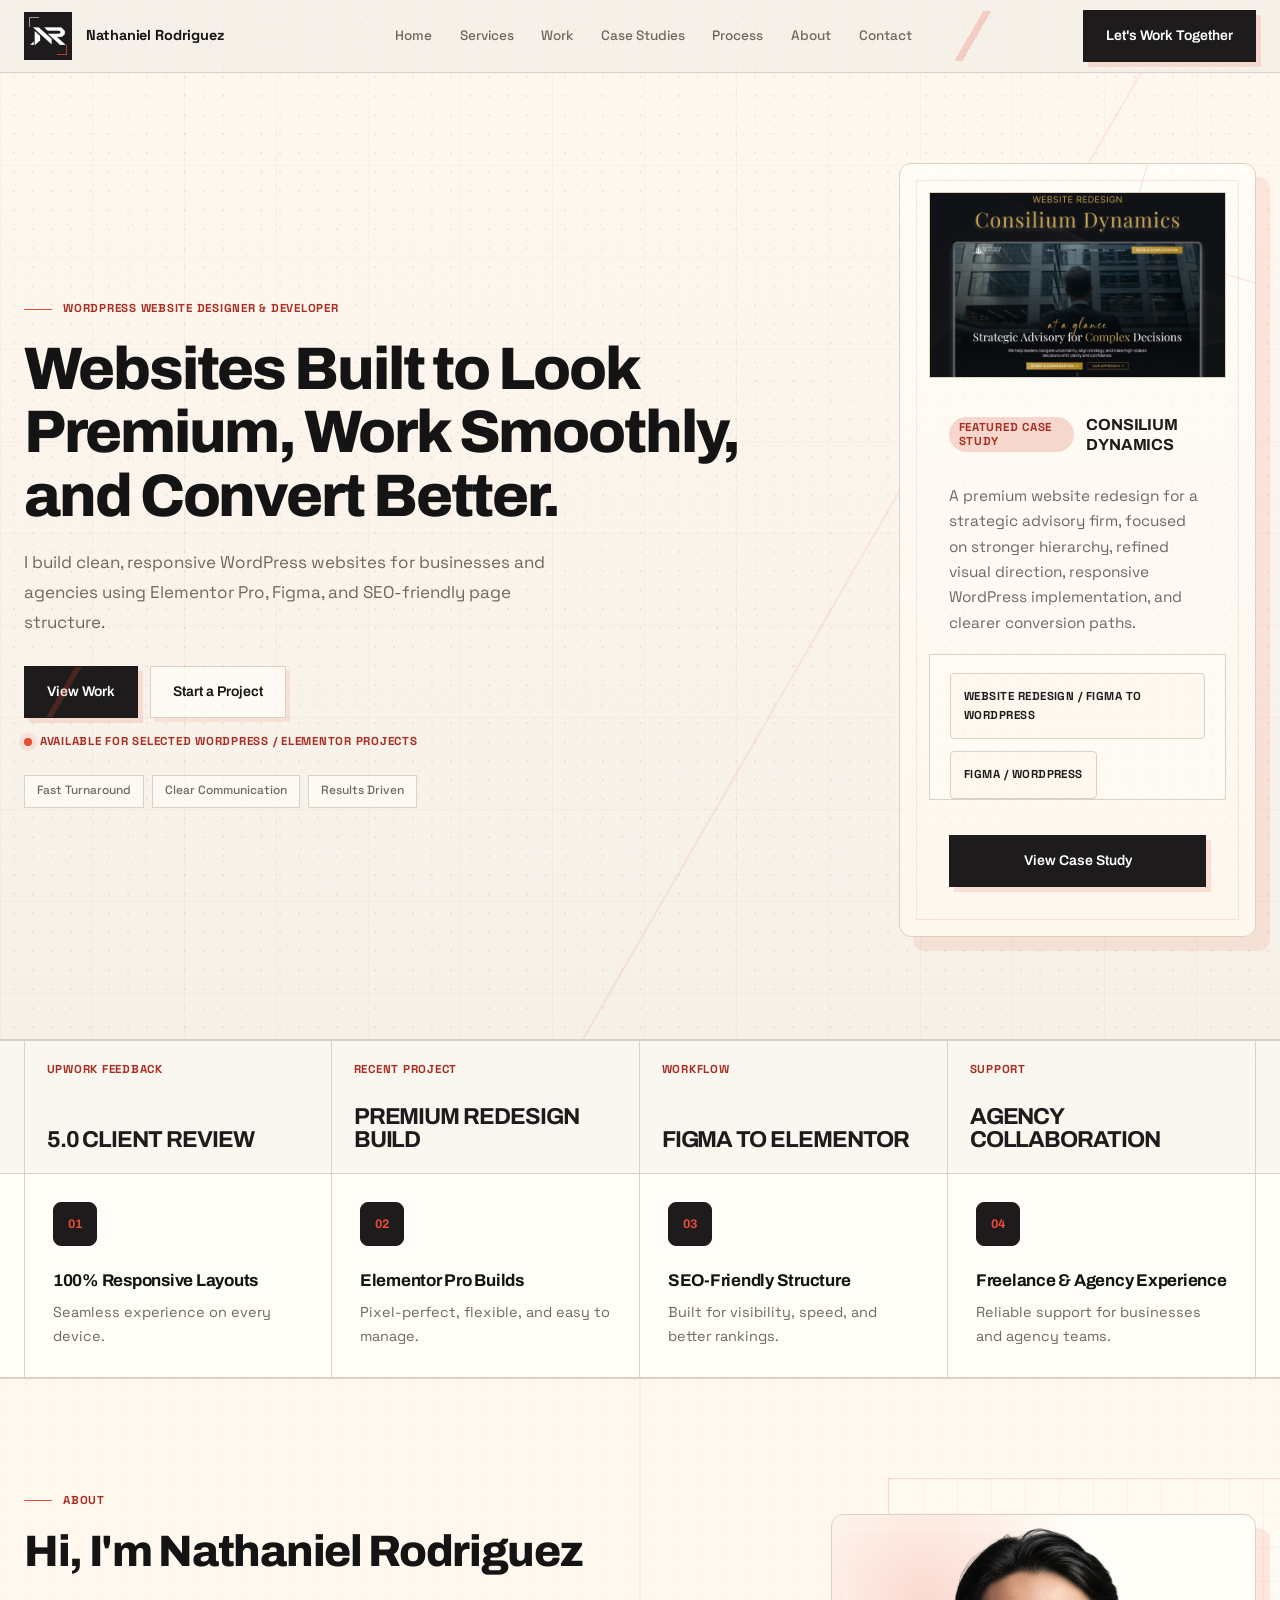
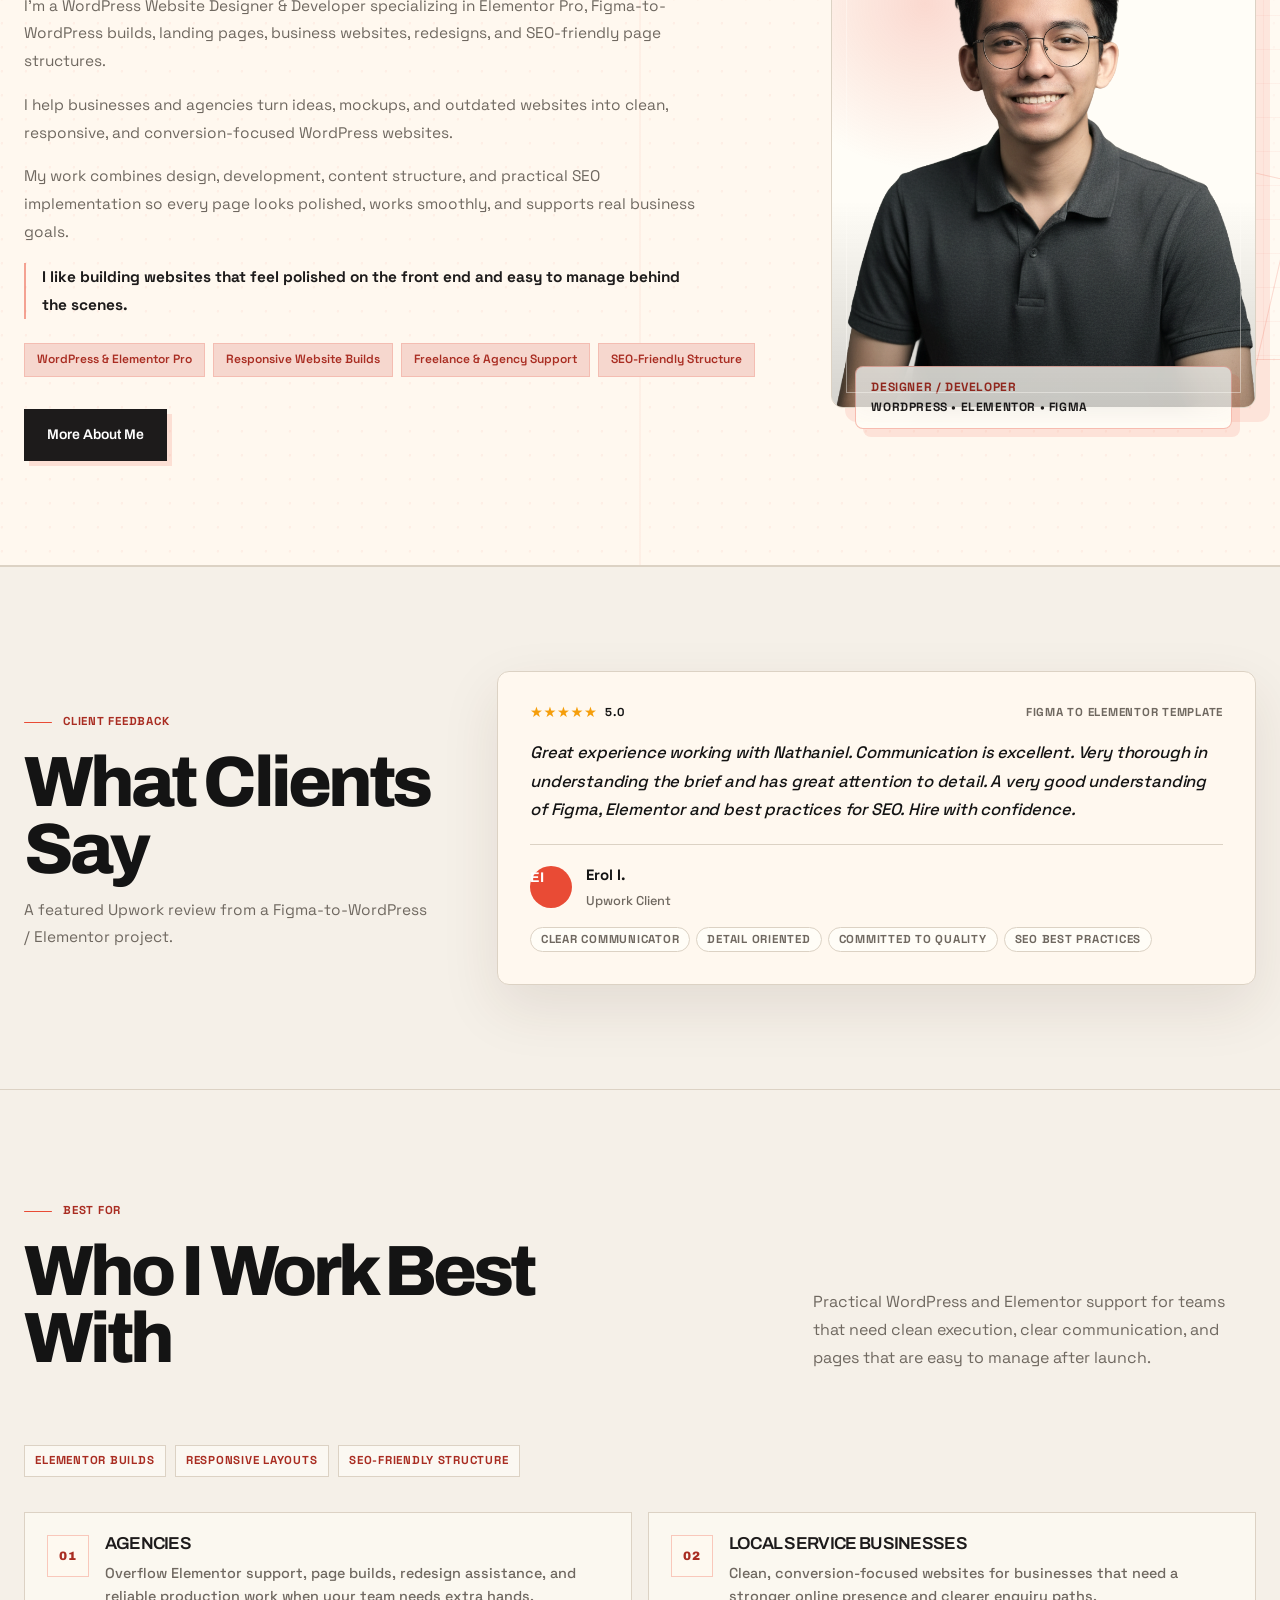
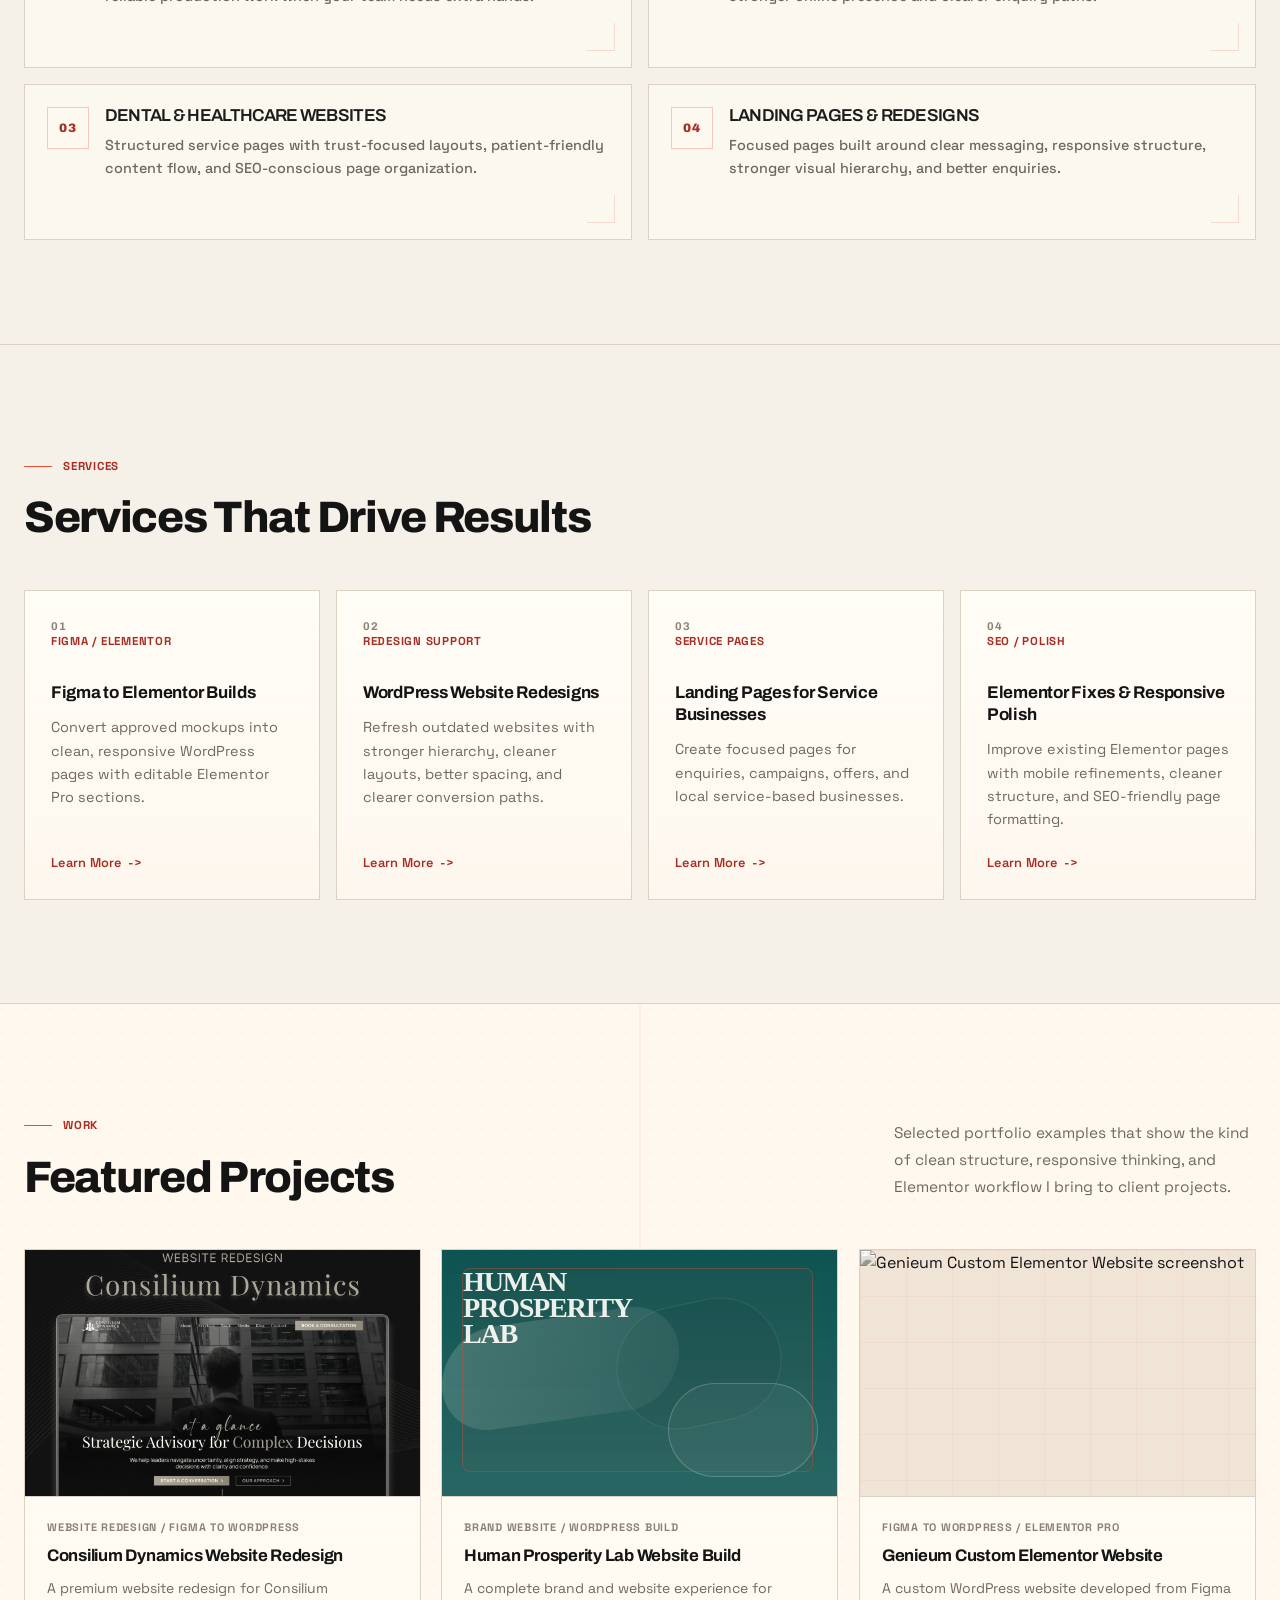
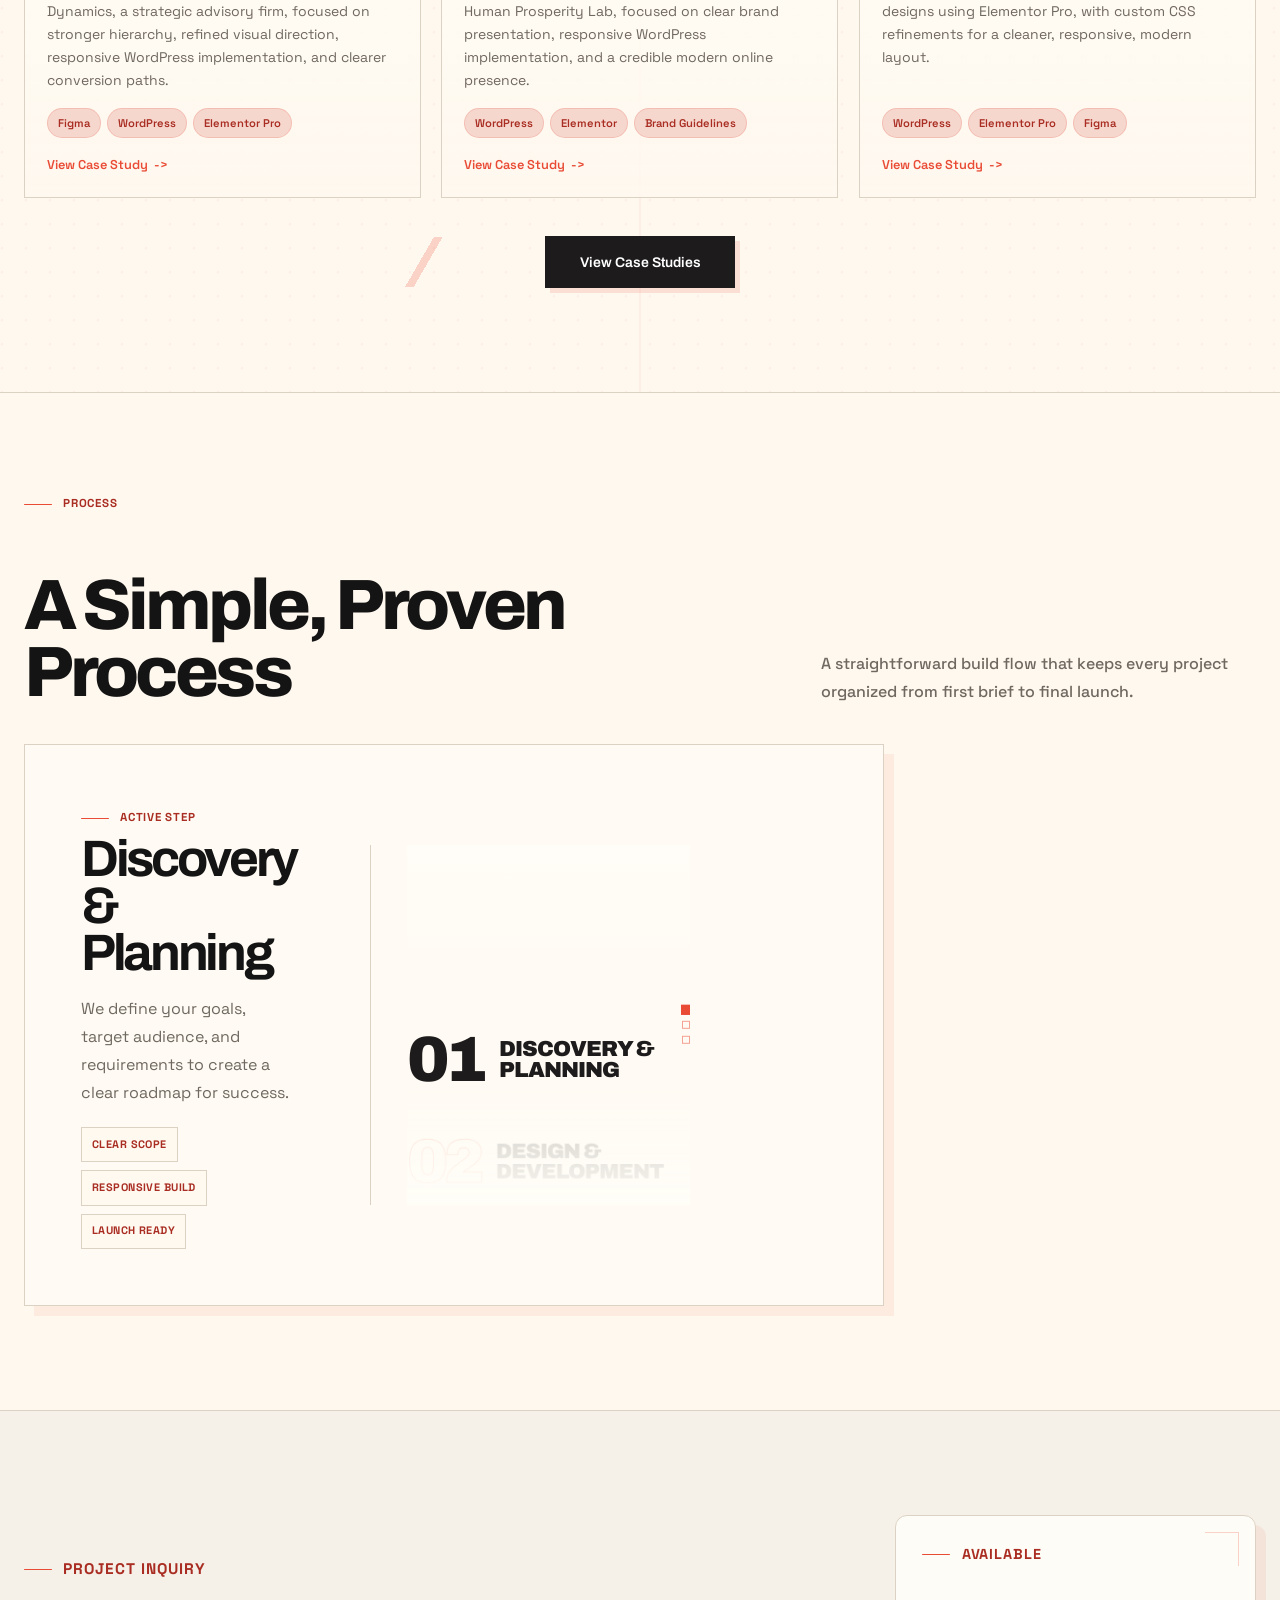
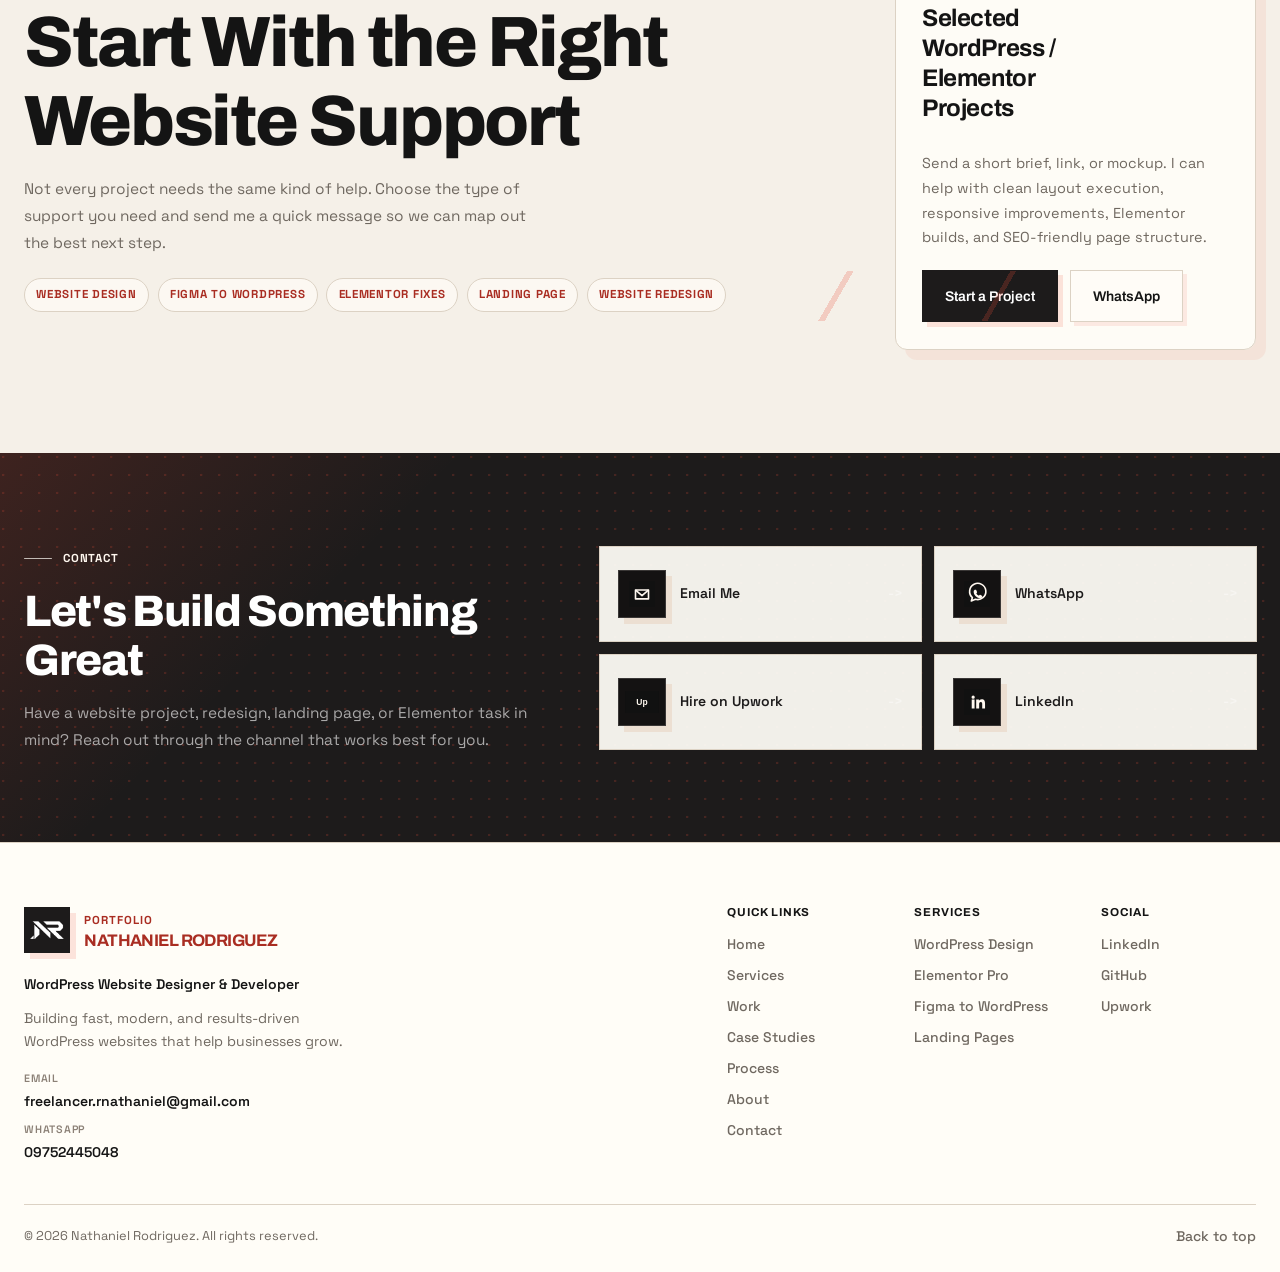
==== commit c5003cd4: "Complete design refresh — clean professional light theme - style.css: zinc/blue token system, Space " ====
--- a/index.html
+++ b/index.html
@@ -24,7 +24,7 @@
   <link rel="manifest" href="site.webmanifest" />
   <link rel="preconnect" href="https://fonts.googleapis.com" />
   <link rel="preconnect" href="https://fonts.gstatic.com" crossorigin />
-  <link href="https://fonts.googleapis.com/css2?family=Archivo:wght@700;800&family=DM+Sans:wght@300;400;500;600&display=swap" rel="stylesheet" />
+  <link href="https://fonts.googleapis.com/css2?family=Archivo:wght@600;700;800&family=Space+Grotesk:wght@300;400;500;600;700&display=swap" rel="stylesheet" />
   <link rel="stylesheet" href="style.css?v=20260510" />
   <link rel="stylesheet" href="assets/css/launch-fixes.css?v=20260510" />
   <link rel="stylesheet" href="assets/css/visual-polish.css?v=20260517" />
--- a/style.css
+++ b/style.css
@@ -3,32 +3,30 @@
    Redesign 2026 · Clean Professional Light
    ═══════════════════════════════════════════════════════ */
 
-@import url('https://fonts.googleapis.com/css2?family=DM+Sans:wght@300;400;500;600&display=swap');
-
 /* ── Variables ─────────────────────────────────────────── */
 :root {
-  /* Color system */
-  --color-bg:             #F7F9FC;
+  /* Color system — Zinc neutrals + blue accent (UI/UX Pro Max recommendation) */
+  --color-bg:             #FAFAFA;
   --color-surface:        #FFFFFF;
-  --color-text:           #0D1520;
-  --color-muted:          #5E6E85;
-  --color-muted-soft:     #8A97AA;
-  --color-border:         #DDE5F0;
-  --color-line:           #DDE5F0;
-  --color-line-strong:    #C5D0E4;
-
-  /* Accent — rich indigo, not generic SaaS blue */
-  --color-accent:         #1B4FD8;
-  --color-accent-soft:    #EBF0FF;
-  --color-accent-dark:    #1338B0;
+  --color-text:           #09090B;
+  --color-muted:          #71717A;
+  --color-muted-soft:     #A1A1AA;
+  --color-border:         #E4E4E7;
+  --color-line:           #E4E4E7;
+  --color-line-strong:    #D4D4D8;
+
+  /* Accent — recommended by UI/UX Pro Max for professional portfolio */
+  --color-accent:         #2563EB;
+  --color-accent-soft:    #EFF6FF;
+  --color-accent-dark:    #1D4ED8;
 
   /* Surface variants */
-  --color-bg-soft:        #EEF3FB;
-  --color-bg-alt:         #E5EDF8;
+  --color-bg-soft:        #F4F4F5;
+  --color-bg-alt:         #E4E4E7;
 
   /* Dark surface (CTA section) */
   --color-on-dark:        #FFFFFF;
-  --color-on-dark-muted:  rgba(255, 255, 255, 0.62);
+  --color-on-dark-muted:  rgba(255, 255, 255, 0.60);
 
   /* Aliases */
   --color-heading:        var(--color-text);
@@ -38,17 +36,17 @@
   --color-ink:            var(--color-text);
 
   /* RGB variants */
-  --color-bg-rgb:         247, 249, 252;
-  --color-bg-soft-rgb:    238, 243, 251;
+  --color-bg-rgb:         250, 250, 250;
+  --color-bg-soft-rgb:    244, 244, 245;
   --color-surface-rgb:    255, 255, 255;
-  --color-text-rgb:       13, 21, 32;
-  --color-accent-rgb:     27, 79, 216;
-  --color-accent-soft-rgb:235, 240, 255;
-  --color-accent-dark-rgb:19, 56, 176;
-
-  /* Typography */
-  --font-body:    "DM Sans", "Inter", system-ui, -apple-system, sans-serif;
-  --font-display: "Archivo", "DM Sans", system-ui, sans-serif;
+  --color-text-rgb:       9, 9, 11;
+  --color-accent-rgb:     37, 99, 235;
+  --color-accent-soft-rgb:239, 246, 255;
+  --color-accent-dark-rgb:29, 78, 216;
+
+  /* Typography — Archivo headings + Space Grotesk body (UI/UX Pro Max #1 pick) */
+  --font-body:    "Space Grotesk", system-ui, -apple-system, sans-serif;
+  --font-display: "Archivo", "Space Grotesk", system-ui, sans-serif;
 
   /* Layout */
   --container:     1280px;
--- a/assets/css/launch-fixes.css
+++ b/assets/css/launch-fixes.css
@@ -1,117 +1,101 @@
-/* Launch stability, static sections, and mobile polish */
+/* ═══════════════════════════════════════════════════════════════
+   launch-fixes.css — Testimonial + Inquiry Section Layout 2026
+   Clean, professional. Zero warm-orange tokens.
+   No font-weight:900. No text-transform:uppercase overrides.
+   No flat offset box-shadows. No decorative pseudo-elements.
+   ═══════════════════════════════════════════════════════════════ */
+
+/* ── Testimonial Section ───────────────────────────────────────── */
 .testimonial-section {
   position: relative;
-  overflow: hidden;
-  background: var(--color-bg-soft);
-  border-top: 1px solid rgba(var(--color-accent-rgb), 0.08);
-  border-bottom: 1px solid rgba(var(--color-accent-rgb), 0.08);
-}
-
-.testimonial-section::before {
-  content: "";
-  position: absolute;
-  inset: 0;
-  background:
-    radial-gradient(circle at 12% 18%, rgba(var(--color-accent-rgb), 0.045) 0 1px, transparent 1.5px),
-    linear-gradient(90deg, rgba(var(--color-accent-rgb), 0.025) 1px, transparent 1px),
-    linear-gradient(rgba(var(--color-accent-rgb), 0.025) 1px, transparent 1px);
-  background-size: 24px 24px, 96px 96px, 96px 96px;
-  pointer-events: none;
+  background: var(--color-surface);
+  border-top: 1px solid var(--color-border);
+  border-bottom: 1px solid var(--color-border);
 }
 
 .testimonial-grid {
   position: relative;
   display: grid;
-  grid-template-columns: minmax(0, 0.72fr) minmax(0, 1.28fr);
-  gap: clamp(1.5rem, 4vw, 4rem);
+  grid-template-columns: minmax(0, 0.7fr) minmax(0, 1.3fr);
+  gap: clamp(2rem, 5vw, 5rem);
   align-items: center;
 }
 
 .testimonial-intro h2 {
-  max-width: 11ch;
-  font-size: clamp(3rem, 4.45rem, 4.45rem);
-  line-height: 0.94;
-  letter-spacing: -0.055em;
+  max-width: 12ch;
+  font-size: clamp(1.875rem, 3.5vw, 2.75rem);
+  line-height: 1.1;
+  letter-spacing: -0.03em;
 }
 
 .testimonial-intro p:last-child {
-  max-width: 28rem;
-  color: var(--color-muted);
-  font-size: 0.98rem;
+  max-width: 30rem;
+  color: var(--color-muted);
+  font-size: 0.9625rem;
   line-height: 1.75;
+  margin-top: 0.875rem;
 }
 
 .testimonial-card {
   position: relative;
   overflow: hidden;
   border: 1px solid var(--color-border);
-  padding: clamp(1.25rem, 3vw, 2rem);
-  background: rgba(var(--color-surface-rgb), 0.9);
-  box-shadow: 10px 10px 0 rgba(var(--color-accent-rgb), 0.08);
-  isolation: isolate;
-}
-
-.testimonial-card::before {
-  content: "";
-  position: absolute;
-  top: 1rem;
-  right: 1rem;
-  width: 52px;
-  height: 52px;
-  border-top: 1px solid rgba(var(--color-accent-rgb), 0.22);
-  border-right: 1px solid rgba(var(--color-accent-rgb), 0.22);
-  pointer-events: none;
+  border-radius: 12px;
+  padding: clamp(1.375rem, 3vw, 2rem);
+  background: var(--color-bg-soft);
+  box-shadow: var(--shadow);
 }
 
 .testimonial-topline {
   display: flex;
   flex-wrap: wrap;
-  gap: 0.65rem 1rem;
+  gap: 0.5rem 1rem;
   align-items: center;
   justify-content: space-between;
-  margin-bottom: 1rem;
+  margin-bottom: 1.125rem;
 }
 
 .testimonial-rating {
   display: inline-flex;
   align-items: center;
   gap: 0.5rem;
-  color: var(--color-accent-dark);
-  font-size: 0.86rem;
-  font-weight: 900;
+  color: var(--color-text);
+  font-size: 0.875rem;
+  font-weight: 700;
+  letter-spacing: 0;
+}
+
+.testimonial-rating span {
+  color: #F59E0B;
   letter-spacing: 0.04em;
+  font-size: 0.9rem;
+}
+
+.testimonial-project {
+  color: var(--color-muted);
+  font-size: 0.72rem;
+  font-weight: 700;
+  letter-spacing: 0.07em;
   text-transform: uppercase;
 }
 
-.testimonial-rating span {
-  color: var(--color-accent);
-  letter-spacing: 0.08em;
-}
-
-.testimonial-project {
-  color: var(--color-muted);
-  font-size: 0.72rem;
-  font-weight: 800;
-  letter-spacing: 0.06em;
-  text-transform: uppercase;
-}
-
 .testimonial-quote {
-  max-width: 48rem;
+  max-width: 52rem;
   margin: 0;
-  color: var(--color-ink);
-  font-size: clamp(1.05rem, 1.45vw, 1.35rem);
-  font-weight: 600;
-  line-height: 1.55;
-  letter-spacing: -0.025em;
+  color: var(--color-text);
+  font-size: clamp(1rem, 1.3vw, 1.125rem);
+  font-weight: 500;
+  line-height: 1.7;
+  letter-spacing: -0.01em;
+  font-style: italic;
 }
 
 .testimonial-author {
   display: flex;
   align-items: center;
-  gap: 0.82rem;
+  gap: 0.875rem;
   margin-top: 1.25rem;
-  padding-top: 1rem;
+  padding-top: 1.125rem;
   border-top: 1px solid var(--color-border);
 }
 
@@ -120,167 +104,141 @@
   height: 42px;
   display: grid;
   place-items: center;
-  border: 1px solid var(--color-ink);
-  background: var(--color-ink);
-  color: var(--color-on-dark);
+  flex-shrink: 0;
+  border-radius: 50%;
+  background: var(--color-accent);
+  color: #fff;
   font-family: var(--font-display);
-  font-size: 0.9rem;
-  font-weight: 900;
-  letter-spacing: -0.04em;
-  box-shadow: 4px 4px 0 rgba(var(--color-accent-rgb), 0.12);
+  font-size: 0.875rem;
+  font-weight: 700;
+  letter-spacing: 0;
+  box-shadow: none;
 }
 
 .testimonial-author strong,
-.testimonial-author span {
-  display: block;
-}
+.testimonial-author span { display: block; }
 
 .testimonial-author strong {
-  color: var(--color-ink);
-  font-size: 0.94rem;
-  font-weight: 900;
-}
-
-.testimonial-author span {
-  margin-top: 0.12rem;
+  color: var(--color-text);
+  font-size: 0.9375rem;
+  font-weight: 700;
+}
+
+.testimonial-author span:not(.testimonial-avatar) {
+  margin-top: 0.125rem;
   color: var(--color-muted);
   font-size: 0.8rem;
-  font-weight: 700;
+  font-weight: 500;
 }
 
 .testimonial-tags {
+  display: flex;
+  flex-wrap: wrap;
+  gap: 0.375rem;
+  margin: 1rem 0 0;
+  padding: 0;
+  list-style: none;
+}
+
+.testimonial-tags li {
+  border: 1px solid var(--color-border);
+  border-radius: 999px;
+  padding: 0.3rem 0.625rem;
+  background: var(--color-surface);
+  color: var(--color-muted);
+  font-size: 0.72rem;
+  font-weight: 600;
+  letter-spacing: 0;
+  text-transform: none;
+}
+
+/* ── Project Inquiry Section ───────────────────────────────────── */
+.project-inquiry-section {
+  position: relative;
+  overflow: hidden;
+  border-top: 1px solid var(--color-border);
+  background: var(--color-bg);
+}
+
+.project-inquiry-grid {
+  position: relative;
+  z-index: 1;
+  display: grid;
+  grid-template-columns: minmax(0, 1fr) minmax(300px, 0.44fr);
+  gap: clamp(2rem, 5vw, 5rem);
+  align-items: center;
+}
+
+.project-inquiry-copy h2 {
+  max-width: 18ch;
+  font-size: clamp(1.875rem, 3.5vw, 2.75rem);
+  line-height: 1.1 !important;
+  letter-spacing: -0.03em !important;
+}
+
+.project-inquiry-copy > p {
+  max-width: 52rem;
+  margin-top: 1rem;
+  color: var(--color-muted);
+  font-size: 0.9625rem !important;
+  line-height: 1.75 !important;
+}
+
+.project-type-grid {
   display: flex;
   flex-wrap: wrap;
   gap: 0.5rem;
-  margin: 1.15rem 0 0;
+  margin-top: 1.375rem;
   padding: 0;
   list-style: none;
 }
 
-.testimonial-tags li {
-  border: 1px solid var(--color-border);
-  padding: 0.45rem 0.6rem;
-  background: rgba(var(--color-surface-rgb), 0.7);
-  color: var(--color-accent-dark);
-  font-size: 0.68rem;
-  font-weight: 900;
-  letter-spacing: 0.035em;
-  text-transform: uppercase;
-}
-
-.project-inquiry-section {
-  position: relative;
-  overflow: hidden;
-  border-top: 1px solid var(--color-border);
-  background:
-    radial-gradient(circle at 12% 18%, rgba(var(--color-accent-rgb), 0.055) 0 1px, transparent 1.5px),
-    linear-gradient(90deg, rgba(var(--color-accent-rgb), 0.03) 1px, transparent 1px),
-    linear-gradient(rgba(var(--color-accent-rgb), 0.03) 1px, transparent 1px),
-    var(--color-bg-soft);
-  background-size: 22px 22px, 92px 92px, 92px 92px, auto;
-}
-
-.project-inquiry-section::before {
-  content: "START";
-  position: absolute;
-  top: 42px;
-  right: max(22px, calc((100% - var(--container)) / 2));
-  z-index: 0;
-  color: transparent;
-  font-family: var(--font-display);
-  font-size: clamp(4.5rem, 12vw, 10rem);
-  font-weight: 900;
-  line-height: 0.8;
-  letter-spacing: -0.075em;
-  -webkit-text-stroke: 1px rgba(var(--color-accent-rgb), 0.09);
-  text-transform: uppercase;
-  pointer-events: none;
-}
-
-.project-inquiry-grid {
-  position: relative;
-  z-index: 1;
-  display: grid;
-  grid-template-columns: minmax(0, 1fr) minmax(320px, 0.44fr);
-  gap: clamp(1.5rem, 4vw, 4rem);
-  align-items: center;
-}
-
-.project-inquiry-copy h2 {
-  max-width: 16ch !important;
-  font-size: clamp(3rem, 4.45rem, 4.45rem);
-  line-height: 0.94;
-  letter-spacing: -0.055em;
-}
-
-.project-inquiry-copy > p {
-  max-width: 56rem;
-  margin-top: 1.15rem;
-  color: var(--color-muted);
-  font-size: 1rem;
-  line-height: 1.75;
-}
-
-.project-type-grid {
-  display: flex;
-  flex-wrap: wrap;
-  gap: 0.55rem;
-  margin-top: 1.35rem;
-  padding: 0;
-  list-style: none;
-}
-
 .project-type-grid li {
   border: 1px solid var(--color-border);
-  padding: 0.55rem 0.7rem;
-  background: rgba(var(--color-surface-rgb), 0.7);
-  color: var(--color-accent-dark);
-  font-size: 0.72rem;
-  font-weight: 900;
-  letter-spacing: 0.035em;
-  text-transform: uppercase;
+  border-radius: 999px;
+  padding: 0.4rem 0.875rem;
+  background: var(--color-surface);
+  color: var(--color-muted);
+  font-size: 0.8rem;
+  font-weight: 500;
+  letter-spacing: 0;
+  text-transform: none;
 }
 
 .project-inquiry-card {
   position: relative;
-  display: grid;
-  gap: 1rem;
+  display: flex;
+  flex-direction: column;
+  gap: 0;
   border: 1px solid var(--color-border);
-  padding: clamp(1.15rem, 2.4vw, 1.65rem);
-  background: rgba(var(--color-surface-rgb), 0.88);
-  box-shadow: 10px 10px 0 rgba(var(--color-accent-rgb), 0.08);
-}
-
-.project-inquiry-card::after {
-  content: "";
-  position: absolute;
-  right: 1rem;
-  top: 1rem;
-  width: 34px;
-  height: 34px;
-  border-top: 1px solid rgba(var(--color-accent-rgb), 0.24);
-  border-right: 1px solid rgba(var(--color-accent-rgb), 0.24);
-  pointer-events: none;
+  border-radius: 12px;
+  padding: clamp(1.375rem, 2.5vw, 1.75rem);
+  background: var(--color-surface);
+  box-shadow: var(--shadow);
 }
 
 .project-inquiry-card h3 {
   margin: 0;
-  max-width: 11ch;
-  font-size: clamp(1.55rem, 2.4vw, 2.3rem);
-  line-height: 0.95;
-  letter-spacing: -0.055em;
+  font-size: clamp(1.25rem, 2vw, 1.5rem) !important;
+  font-weight: 700;
+  line-height: 1.25 !important;
+  letter-spacing: -0.02em !important;
+  text-transform: none !important;
+  max-width: none;
 }
 
 .project-inquiry-card p {
   color: var(--color-muted);
-  line-height: 1.7;
+  font-size: 0.9rem !important;
+  line-height: 1.72 !important;
+  margin-top: 0.75rem;
 }
 
 .project-inquiry-actions {
   display: flex;
   flex-wrap: wrap;
   gap: 0.75rem;
-  margin-top: 0.25rem;
+  margin-top: 1.375rem;
 }
 
 .featured-projects-action {
@@ -294,32 +252,19 @@
   justify-content: center;
 }
 
-.project-card .project-preview,
-.case-card .project-preview {
-  min-height: 0 !important;
-  height: auto !important;
-  aspect-ratio: 16 / 10 !important;
-  padding: 0 !important;
-}
-
-.project-card .project-preview img,
-.case-card .project-preview img {
-  position: absolute !important;
-  inset: 0 !important;
-  width: 100% !important;
-  height: 100% !important;
-  object-fit: cover !important;
-}
-
+/* ── Responsive ────────────────────────────────────────────────── */
 @media (max-width: 900px) {
   .testimonial-grid,
   .project-inquiry-grid {
     grid-template-columns: 1fr;
   }
 
-  .testimonial-intro h2,
+  .testimonial-intro h2 {
+    max-width: 15ch !important;
+  }
+
   .project-inquiry-copy h2 {
-    max-width: 13ch !important;
+    max-width: 20ch !important;
   }
 }
 
@@ -327,9 +272,9 @@
   .hero h1,
   .page-hero h1,
   .case-hero h1 {
-    font-size: clamp(2.9rem, 13vw, 4.2rem) !important;
-    line-height: 0.92 !important;
-    letter-spacing: -0.065em !important;
+    font-size: clamp(2.25rem, 10vw, 3.5rem) !important;
+    line-height: 1.06 !important;
+    letter-spacing: -0.03em !important;
   }
 
   .section-heading h2,
@@ -340,16 +285,9 @@
   .testimonial-intro h2,
   .best-for-section .section-heading h2,
   #process .section-heading h2 {
-    font-size: clamp(2.35rem, 10vw, 3.55rem) !important;
-    line-height: 0.94 !important;
-    letter-spacing: -0.055em !important;
-    max-width: 12ch !important;
-  }
-
-  .process-copy-panel h3,
-  .project-inquiry-card h3 {
-    font-size: clamp(1.8rem, 8vw, 2.7rem) !important;
-    line-height: 0.96 !important;
+    font-size: clamp(1.75rem, 8vw, 2.75rem) !important;
+    line-height: 1.1 !important;
+    letter-spacing: -0.03em !important;
   }
 }
 
@@ -357,17 +295,16 @@
   .hero h1,
   .page-hero h1,
   .case-hero h1 {
-    font-size: clamp(2.35rem, 12.5vw, 3.25rem) !important;
+    font-size: clamp(1.875rem, 11vw, 2.5rem) !important;
   }
 
   .section-heading h2,
   .about-copy h2,
-  .case-section-heading h2,
   .cta-section h2,
   .project-inquiry-copy h2,
   .testimonial-intro h2,
   .best-for-section .section-heading h2,
   #process .section-heading h2 {
-    font-size: clamp(2rem, 9vw, 2.75rem) !important;
-  }
-}
+    font-size: clamp(1.625rem, 9vw, 2.25rem) !important;
+  }
+}
--- a/assets/css/visual-polish.css
+++ b/assets/css/visual-polish.css
@@ -1,199 +1,169 @@
 /* ═══════════════════════════════════════════════════════════════
-   visual-polish.css — Modern, Clean, Professional Refinements
-   Loads after style.css + launch-fixes.css for safe layering.
+   visual-polish.css — Clean Professional Refinements 2026
+   Complements style.css. Zero warm-orange tokens. No old design.
    ═══════════════════════════════════════════════════════════════ */
 
-/* ── 1. Token Fixes & Refinements ─────────────────────────────── */
+/* ── 1. Section spacing ────────────────────────────────────────── */
 :root {
-  /* --color-ink is used in JS-injected styles but never defined */
-  --color-ink: var(--color-text);
-
-  /* Slightly lightened, cleaner backgrounds */
-  --color-bg:       #f8f5f0;
-  --color-bg-soft:  #f3efe9;
-  --color-bg-alt:   #ebe5da;
-
-  /* Softer borders — less heavy */
-  --color-border:     #d8d1c6;
-  --color-line:       #d8d1c6;
-  --color-line-strong: #c0b5ab;
-
-  /* Better text contrast */
-  --color-muted:      #5a5450;
-  --color-muted-soft: #8b8178;
-
-  /* Slightly more refined accent */
-  --color-accent:      #bb5f24;
-  --color-accent-soft: #f1d0ba;
-  --color-accent-dark: #853710;
-
-  /* Dark section colours */
-  --color-on-dark:       #fef5ec;
-  --color-on-dark-muted: #e6d6c6;
-
-  /* Updated RGB variants */
-  --color-bg-rgb:          248, 245, 240;
-  --color-bg-soft-rgb:     243, 239, 233;
-  --color-accent-rgb:      187, 95, 36;
-  --color-accent-soft-rgb: 241, 208, 186;
-  --color-accent-dark-rgb: 133, 55, 16;
-
-  /* Spacing & radius */
-  --section-space: 108px;
-  --radius: 4px;
-
-  /* Softer shadow */
-  --shadow:
-    0 4px 16px rgba(var(--color-accent-dark-rgb), 0.08),
-    0 16px 48px rgba(var(--color-accent-dark-rgb), 0.08);
-}
-
-/* ── 2. Body — quieter grid ────────────────────────────────────── */
+  --section-space: 104px;
+  --radius:        8px;
+  --radius-sm:     4px;
+  --radius-lg:     12px;
+
+  /* Layered shadows — clean, no color tint */
+  --shadow-sm:  0 1px 2px rgba(0,0,0,0.05), 0 1px 1px rgba(0,0,0,0.03);
+  --shadow:     0 4px 12px rgba(0,0,0,0.07), 0 2px 4px rgba(0,0,0,0.04);
+  --shadow-lg:  0 12px 32px rgba(0,0,0,0.09), 0 4px 8px rgba(0,0,0,0.04);
+}
+
+/* ── 2. Body — no grid lines, pure clean bg ────────────────────── */
 body {
-  background:
-    linear-gradient(90deg, rgba(var(--color-accent-rgb), 0.02) 1px, transparent 1px),
-    linear-gradient(rgba(var(--color-accent-rgb), 0.02) 1px, transparent 1px),
-    var(--color-bg);
-  background-size: 92px 92px;
-}
-
-/* ── 3. Typography — room to breathe ──────────────────────────── */
-/* Headings had line-height: 0.94 which was overly compressed */
+  background: var(--color-bg);
+  background-image: none;
+}
+
+/* ── 3. Typography — breathing room ───────────────────────────── */
 h1 {
-  line-height: 1.02;
-  letter-spacing: -0.04em;
-}
-
-h2 {
   line-height: 1.06;
   letter-spacing: -0.035em;
 }
 
-/* h3 inside cards: drop all-caps for a warmer, more readable feel */
+h2 {
+  line-height: 1.1;
+  letter-spacing: -0.03em;
+}
+
 h3 {
-  line-height: 1.22;
-  letter-spacing: -0.01em;
+  line-height: 1.25;
+  letter-spacing: -0.015em;
   text-transform: none;
 }
 
 .eyebrow {
   font-size: 0.7rem;
-  letter-spacing: 0.1em;
-  gap: 0.6rem;
-  margin-bottom: 0.85rem;
+  letter-spacing: 0.09em;
+  gap: 0.5rem;
+  margin-bottom: 0.875rem;
+  font-weight: 600;
 }
 
 /* ── 4. Navigation ─────────────────────────────────────────────── */
+.site-header {
+  background: rgba(var(--color-surface-rgb), 0.96);
+  backdrop-filter: blur(16px);
+  -webkit-backdrop-filter: blur(16px);
+}
+
 .nav-links a {
-  font-size: 0.79rem;
-  letter-spacing: 0.05em;
+  font-size: 0.85rem;
+  font-weight: 500;
+  letter-spacing: 0;
 }
 
 .brand-name {
-  font-size: 0.84rem;
-  letter-spacing: 0.04em;
-}
-
-/* ── 5. Hero — cleaner, more refined ─────────────────────────── */
+  font-size: 0.9rem;
+  font-weight: 700;
+  letter-spacing: -0.01em;
+}
+
+/* ── 5. Hero ───────────────────────────────────────────────────── */
 .hero {
-  /* Replace noisy multi-layer bg with a clean gradient + soft radial glow */
-  background:
-    radial-gradient(ellipse 65% 75% at 78% -5%, rgba(var(--color-accent-rgb), 0.08) 0%, transparent 100%),
-    linear-gradient(170deg, var(--color-bg-soft) 0%, var(--color-bg) 100%);
-}
-
-/* Hide the floating square decoration — adds noise without benefit */
-.hero::before { display: none; }
+  background: var(--color-surface);
+  background-image:
+    radial-gradient(ellipse 70% 60% at 80% -10%,
+      rgba(var(--color-accent-rgb), 0.06) 0%, transparent 100%),
+    radial-gradient(ellipse 40% 40% at 10% 110%,
+      rgba(var(--color-accent-rgb), 0.04) 0%, transparent 100%);
+}
+
+.hero::before, .hero::after { display: none; }
 
 .hero h1 {
-  line-height: 1.02;
-  letter-spacing: -0.045em;
+  line-height: 1.06;
+  letter-spacing: -0.035em;
 }
 
 .hero-text {
+  color: var(--color-muted);
   line-height: 1.75;
-  color: var(--color-muted);
-}
-
-/* Small availability note below CTA buttons */
+  font-size: 1.0625rem;
+}
+
 .hero-availability {
-  font-size: 0.79rem;
-  color: var(--color-muted-soft);
-  margin-top: 0.9rem;
+  font-size: 0.8rem;
+  font-weight: 500;
+  color: var(--color-muted);
+  margin-top: 1rem;
 }
 
 .trust-row li {
-  font-size: 0.73rem;
-  letter-spacing: 0.05em;
+  font-size: 0.75rem;
+  font-weight: 500;
+  letter-spacing: 0;
   color: var(--color-muted);
   border-color: var(--color-border);
-  background: rgba(var(--color-surface-rgb), 0.65);
-}
-
-/* ── 5b. Hero Featured Card — the right-column case study card ── */
-/* This class existed in HTML but had no matching CSS — styled here */
+  background: var(--color-bg-soft);
+  border-radius: 999px;
+}
+
+/* ── 5b. Hero Featured Card ────────────────────────────────────── */
 .hero-featured-card {
-  position: relative;
+  border: 1px solid var(--color-border);
+  border-radius: var(--radius-lg);
+  background: var(--color-surface);
+  box-shadow: var(--shadow);
+  overflow: hidden;
   display: flex;
   flex-direction: column;
-  gap: 1rem;
-  align-self: center;
-  padding: 1.35rem;
-  border: 1px solid var(--color-border);
-  border-radius: var(--radius);
-  background: var(--color-surface);
-  box-shadow:
-    0 2px 20px rgba(var(--color-accent-dark-rgb), 0.07),
-    8px 8px 0 rgba(var(--color-accent-rgb), 0.09);
-  isolation: isolate;
-}
-
-/* Thumbnail — full-width image at top of card */
+  transition: box-shadow 240ms ease, transform 240ms ease;
+}
+
+.hero-featured-card:hover {
+  box-shadow: var(--shadow-lg);
+  transform: translateY(-2px);
+}
+
 .hero-featured-thumb {
-  order: -1;
   display: block;
   overflow: hidden;
+  border-bottom: 1px solid var(--color-border);
   aspect-ratio: 16 / 10;
-  border: 1px solid rgba(var(--color-accent-rgb), 0.18);
-  border-radius: calc(var(--radius) - 1px);
 }
 
 .hero-featured-thumb img {
-  width: 100%;
-  height: 100%;
+  width: 100%; height: 100%;
   object-fit: cover;
   display: block;
-  transition: transform 0.45s ease;
-}
-
-.hero-featured-thumb:hover img,
-.hero-featured-thumb:focus-visible img {
-  transform: scale(1.04);
-}
-
-/* "Featured Case Study" kicker label */
+  transition: transform 0.4s ease;
+}
+
+.hero-featured-thumb:hover img { transform: scale(1.04); }
+
 .hero-featured-kicker {
   display: inline-block;
   font-size: 0.68rem;
-  font-weight: 800;
-  letter-spacing: 0.1em;
-  text-transform: uppercase;
-  color: var(--color-accent-dark);
-}
-
-/* The div wrapping kicker + title */
+  font-weight: 700;
+  letter-spacing: 0.08em;
+  text-transform: uppercase;
+  color: var(--color-accent);
+  background: var(--color-accent-soft);
+  padding: 0.25rem 0.6rem;
+  border-radius: 999px;
+}
+
 .hero-featured-card > div {
   display: flex;
-  flex-direction: column;
-  gap: 0.3rem;
+  align-items: center;
+  gap: 0.75rem;
+  padding: 1.125rem 1.25rem 0;
 }
 
 .hero-featured-card h2 {
-  font-size: 1.3rem;
-  line-height: 1.1;
-  text-transform: uppercase;
-  letter-spacing: -0.025em;
-  color: var(--color-text);
+  font-size: 1rem;
+  font-weight: 700;
+  line-height: 1.2;
+  letter-spacing: -0.01em;
+  text-transform: none;
   margin: 0;
 }
 
@@ -201,349 +171,420 @@
   color: var(--color-muted);
   font-size: 0.875rem;
   line-height: 1.65;
-}
-
-/* Meta row — category / tools */
+  padding: 0.625rem 1.25rem 0;
+  margin: 0;
+}
+
 .hero-featured-meta {
   display: flex;
-  flex-direction: column;
-  gap: 0.18rem;
-  padding-top: 0.85rem;
-  border-top: 1px solid var(--color-border);
+  gap: 0.375rem;
+  flex-wrap: wrap;
+  padding: 0.75rem 1.25rem 0;
 }
 
 .hero-featured-meta span {
-  font-size: 0.67rem;
-  font-weight: 700;
-  letter-spacing: 0.07em;
-  text-transform: uppercase;
-  color: var(--color-muted-soft);
-}
-
-/* Hide on tablet and below (matches original .hero-accent behaviour) */
+  font-size: 0.7rem;
+  font-weight: 600;
+  color: var(--color-muted);
+  background: var(--color-bg-soft);
+  border: 1px solid var(--color-border);
+  border-radius: 4px;
+  padding: 0.2rem 0.5rem;
+  letter-spacing: 0;
+}
+
+.hero-featured-card > .btn {
+  display: flex;
+  margin: 1rem 1.25rem 1.25rem;
+  width: calc(100% - 2.5rem);
+  justify-content: center;
+}
+
 @media (max-width: 940px) {
   .hero-featured-card { display: none; }
 }
 
 /* ── 6. Value Strip ────────────────────────────────────────────── */
-.value-strip { background: var(--color-surface); }
+.value-strip {
+  background: var(--color-surface);
+  border-bottom: 1px solid var(--color-border);
+}
 
 .icon-block {
-  background: var(--color-bg-alt);
-  color: var(--color-accent-dark);
-  border-color: var(--color-border);
-  font-size: 0.7rem;
-  letter-spacing: 0.06em;
+  background: var(--color-accent-soft);
+  color: var(--color-accent);
+  border: 1px solid rgba(var(--color-accent-rgb), 0.18);
+  border-radius: var(--radius);
+  font-size: 0.78rem;
+  font-weight: 700;
+  letter-spacing: 0;
 }
 
 .value-item {
-  min-height: 200px;
-  padding: 1.55rem;
+  min-height: 196px;
+  padding: 1.75rem;
 }
 
 .value-item h2 {
-  font-size: 1.18rem;
-  line-height: 1.22;
+  font-size: 1.0625rem;
+  font-weight: 700;
+  line-height: 1.3;
+  letter-spacing: -0.015em;
   text-transform: none;
-  letter-spacing: -0.01em;
+  margin-top: 1.5rem;
 }
 
 .value-item p {
-  font-size: 0.91rem;
+  font-size: 0.9rem;
   line-height: 1.7;
-  margin-top: 0.6rem;
-}
-
-/* ── 7. Section Headings ──────────────────────────────────────── */
+  margin-top: 0.5rem;
+  color: var(--color-muted);
+}
+
+/* ── 7. Section Headings ───────────────────────────────────────── */
 .section-heading h2,
 .about-copy h2,
 .heading-split h2 {
-  letter-spacing: -0.04em;
-  line-height: 1.06;
-}
-
-.section-heading::after { opacity: 0.35; }
+  letter-spacing: -0.03em;
+  line-height: 1.1;
+}
+
+.section-heading::after { display: none; }
 
 .heading-split p:not(.eyebrow) {
-  font-size: 0.97rem;
-  line-height: 1.72;
-}
-
-/* ── 8. About ─────────────────────────────────────────────────── */
-#about::before { opacity: 0.3; }
+  font-size: 0.9625rem;
+  line-height: 1.75;
+  color: var(--color-muted);
+}
+
+/* ── 8. About ──────────────────────────────────────────────────── */
+#about {
+  background: var(--color-surface);
+}
 
 .about-copy p {
-  font-size: 0.97rem;
+  font-size: 0.9625rem;
+  line-height: 1.8;
+  color: var(--color-muted);
+}
+
+.credential-row li {
+  font-size: 0.75rem;
+  font-weight: 600;
+  letter-spacing: 0;
+  border-radius: 999px;
+}
+
+/* ── 9. Services ───────────────────────────────────────────────── */
+.service-card {
+  border-radius: var(--radius-lg);
+  min-height: auto;
+}
+
+.service-card h3 {
+  font-size: 1.0625rem;
+  font-weight: 700;
+  line-height: 1.3;
+  margin-top: 1.5rem;
+}
+
+.service-card p {
+  font-size: 0.9rem;
+  line-height: 1.7;
+  color: var(--color-muted);
+}
+
+.service-card > span {
+  font-size: 0.7rem;
+  font-weight: 700;
+  letter-spacing: 0.06em;
+  text-transform: uppercase;
+  color: var(--color-muted-soft);
+}
+
+/* ── 10. Best For ──────────────────────────────────────────────── */
+.best-for-grid h3 {
+  font-size: 1.0625rem;
+  line-height: 1.35;
+  font-weight: 600;
+}
+
+.best-for-grid span {
+  font-size: 0.68rem;
+  font-weight: 700;
+  letter-spacing: 0.07em;
+  text-transform: uppercase;
+  color: var(--color-muted-soft);
+}
+
+/* ── 11. Process ───────────────────────────────────────────────── */
+#process { background: var(--color-bg); }
+
+.process-step > span {
+  font-size: 0.7rem;
+  font-weight: 700;
+  letter-spacing: 0.09em;
+  text-transform: uppercase;
+  color: var(--color-muted-soft);
+  padding-top: 0.25rem;
+}
+
+.process-step h3 {
+  font-size: 1.175rem;
+  font-weight: 700;
+  line-height: 1.25;
+}
+
+.process-step p {
+  font-size: 0.9625rem;
   line-height: 1.78;
-}
-
-.credential-row li {
-  font-size: 0.71rem;
-  letter-spacing: 0.06em;
-}
-
-/* ── 9. Testimonial ───────────────────────────────────────────── */
-.testimonial-intro h2 {
-  line-height: 1.06  !important;
-  letter-spacing: -0.04em !important;
-}
-
-.testimonial-intro p:last-child {
-  font-size: 0.95rem !important;
-  line-height: 1.75 !important;
-}
-
-.testimonial-card {
-  border-color: var(--color-border) !important;
-  box-shadow:
-    0 4px 24px rgba(var(--color-accent-dark-rgb), 0.07),
-    8px 8px 0 rgba(var(--color-accent-rgb), 0.08) !important;
-}
-
-.testimonial-quote {
-  line-height: 1.65 !important;
-  letter-spacing: -0.02em;
-}
-
-.testimonial-tags li {
-  font-size: 0.67rem;
-  letter-spacing: 0.05em;
-}
-
-/* ── 10. Best For ─────────────────────────────────────────────── */
-.best-for-grid h3 {
-  font-size: 1.08rem;
+  color: var(--color-muted);
+}
+
+/* ── 12. Project Grid / Work ───────────────────────────────────── */
+.project-card,
+.case-card {
+  border-radius: var(--radius-lg);
+  box-shadow: none;
+}
+
+.project-card:hover,
+.project-card:focus-within,
+.case-card:hover,
+.case-card:focus-within {
+  box-shadow: var(--shadow-lg);
+}
+
+.project-card .project-preview,
+.case-card .project-preview {
+  min-height: 0 !important;
+  height: auto !important;
+  aspect-ratio: 16 / 10 !important;
+  padding: 0 !important;
+  border-radius: 0 !important;
+  overflow: hidden;
+}
+
+.project-card .project-preview img,
+.case-card .project-preview img {
+  position: absolute !important;
+  inset: 0 !important;
+  width: 100% !important;
+  height: 100% !important;
+  object-fit: cover !important;
+  transition: transform 300ms ease !important;
+}
+
+.project-card:hover .project-preview img,
+.case-card:hover .project-preview img {
+  transform: scale(1.04) !important;
+}
+
+.project-content h3 {
+  font-size: 1.05rem;
+  font-weight: 700;
   line-height: 1.3;
-}
-
-.best-for-grid span {
+  min-height: auto;
+}
+
+.project-summary {
+  font-size: 0.875rem;
+  line-height: 1.65;
+  color: var(--color-muted);
+}
+
+.project-content li {
+  font-size: 0.7rem;
+  font-weight: 600;
+  letter-spacing: 0;
+  border-radius: 999px;
+}
+
+.project-content p {
+  font-size: 0.68rem;
+  font-weight: 700;
+  letter-spacing: 0.07em;
+  text-transform: uppercase;
+  color: var(--color-muted-soft);
+}
+
+/* ── 13. CTA / Contact Section ─────────────────────────────────── */
+.cta-section {
+  background: var(--color-text);
+  background-image:
+    radial-gradient(ellipse at 14% 20%,
+      rgba(var(--color-accent-rgb), 0.20) 0%, transparent 50%),
+    radial-gradient(ellipse at 84% 78%,
+      rgba(var(--color-accent-rgb), 0.12) 0%, transparent 45%);
+}
+
+.cta-section h2 {
+  line-height: 1.1;
+  letter-spacing: -0.03em;
+  color: #fff;
+}
+
+.cta-copy h2 {
+  color: #fff;
+}
+
+.cta-section p:not(.eyebrow),
+.cta-copy p:not(.eyebrow) {
+  font-size: 0.9625rem;
+  line-height: 1.75;
+  color: rgba(255,255,255,0.62);
+}
+
+.channel-card {
+  border-radius: var(--radius-lg);
+  border-color: rgba(255,255,255,0.1) !important;
+}
+
+.channel-card span:not(.channel-icon):not(.channel-mark) {
+  font-size: 0.875rem;
+  font-weight: 600;
+  letter-spacing: 0;
+}
+
+/* ── 14. Buttons ───────────────────────────────────────────────── */
+.btn {
+  font-size: 0.875rem;
+  font-weight: 600;
+  letter-spacing: 0;
+  min-height: 48px;
+  border-radius: var(--radius);
+}
+
+/* ── 15. Footer ────────────────────────────────────────────────── */
+.site-footer {
+  background: var(--color-surface);
+}
+
+.footer-brand {
+  font-size: 0.9375rem;
+  font-weight: 800;
+  letter-spacing: -0.01em;
+}
+
+.footer-role {
+  font-size: 0.875rem;
+  font-weight: 600;
+  margin-top: 0.375rem;
+}
+
+.footer-intro p:not(.footer-role) {
+  font-size: 0.875rem;
+  line-height: 1.7;
+  margin-top: 0.625rem;
+  color: var(--color-muted);
+}
+
+.site-footer h2 {
   font-size: 0.72rem;
-  letter-spacing: 0.05em;
-}
-
-/* ── 11. Services ─────────────────────────────────────────────── */
-.service-card {
-  min-height: 290px;
-}
-
-.service-card h3 {
-  font-size: 1.12rem;
-  line-height: 1.25;
-  margin-top: 1.75rem;
-}
-
-.service-card p {
-  font-size: 0.91rem;
-  line-height: 1.7;
-}
-
-.service-card > span {
-  font-size: 0.72rem;
-  letter-spacing: 0.06em;
-}
-
-/* ── 12. Process ──────────────────────────────────────────────── */
-#process::before { opacity: 0.3; }
-
-.process-step h3 {
-  font-size: 1.28rem;
-  line-height: 1.22;
-}
-
-.process-step > span {
-  font-size: 2.3rem;
-  color: var(--color-accent);
-  opacity: 0.75;
-}
-
-.process-step p {
-  font-size: 0.97rem;
-  line-height: 1.75;
-}
-
-/* ── 13. Project Grid / Work ──────────────────────────────────── */
-.project-content h3 {
-  font-size: 1.08rem;
-  line-height: 1.25;
-  min-height: auto;
-}
-
-.project-summary {
-  font-size: 0.875rem;
-  line-height: 1.65;
-}
-
-.project-content li {
-  font-size: 0.72rem;
-  letter-spacing: 0.04em;
-}
-
-/* ── 14. Project Inquiry ──────────────────────────────────────── */
-.project-inquiry-copy h2 {
-  line-height: 1.06 !important;
-  letter-spacing: -0.04em !important;
-}
-
-.project-inquiry-copy > p {
-  font-size: 0.97rem !important;
-  line-height: 1.75 !important;
-}
-
-.project-inquiry-card h3 {
-  text-transform: none !important;
-  font-size: clamp(1.35rem, 2.1vw, 1.9rem) !important;
-  line-height: 1.18 !important;
-  letter-spacing: -0.025em !important;
-}
-
-.project-inquiry-card p {
-  font-size: 0.93rem !important;
-  line-height: 1.72 !important;
-}
-
-.project-type-grid li {
-  font-size: 0.68rem;
-  letter-spacing: 0.07em;
-}
-
-/* ── 15. CTA / Contact Section ────────────────────────────────── */
-.cta-section h2 {
-  line-height: 1.06;
-  letter-spacing: -0.04em;
-}
-
-.cta-section p:not(.eyebrow) {
-  font-size: 0.98rem;
-  line-height: 1.75;
-}
-
-.cta-copy h2 { color: var(--color-on-dark); }
-
-/* Channel cards — tighter border in dark context */
-.channel-card {
-  border-color: rgba(var(--color-surface-rgb), 0.22) !important;
-}
-
-.channel-card span:not(.channel-icon):not(.channel-mark) {
-  font-size: 0.84rem;
-  letter-spacing: 0.04em;
-}
-
-/* ── 16. Buttons ─────────────────────────────────────────────── */
-.btn {
-  font-size: 0.79rem;
-  letter-spacing: 0.07em;
-  min-height: 48px;
-}
-
-/* ── 17. Strip out excessive section decorations ──────────────── */
-/* The spinning/floating rectangles on every section create noise */
-main > section:not(.cta-section)::after { display: none; }
-
-#services::before { opacity: 0.35; }
-
-/* ── 18. Footer ───────────────────────────────────────────────── */
-.site-footer { background: var(--color-bg-soft); }
-
-.footer-brand {
-  font-size: 0.92rem;
-  letter-spacing: 0.04em;
-}
-
-.footer-role {
-  font-size: 0.86rem;
-  margin-top: 0.5rem;
-}
-
-.footer-intro p:not(.footer-role) {
-  font-size: 0.88rem;
-  line-height: 1.72;
-  margin-top: 0.65rem;
-}
-
-.site-footer h2 {
-  font-size: 0.76rem;
+  font-weight: 700;
   letter-spacing: 0.08em;
+  text-transform: uppercase;
 }
 
 .footer-links a,
 .footer-bottom a {
-  font-size: 0.87rem;
+  font-size: 0.875rem;
+  font-weight: 500;
 }
 
 .footer-contact a {
-  font-size: 0.88rem;
+  font-size: 0.875rem;
+  font-weight: 600;
 }
 
 .footer-contact span {
-  font-size: 0.68rem;
-  letter-spacing: 0.06em;
-}
-
-/* ── 19. Case Study pages ─────────────────────────────────────── */
+  font-size: 0.67rem;
+  font-weight: 600;
+  letter-spacing: 0.07em;
+  text-transform: uppercase;
+}
+
+/* ── 16. Case Study pages ──────────────────────────────────────── */
 .case-copy p {
   font-size: 1rem;
-  line-height: 1.78;
+  line-height: 1.8;
+  color: var(--color-muted);
 }
 
 .case-section-heading h2 {
-  line-height: 1.06;
-  letter-spacing: -0.04em;
+  line-height: 1.1;
+  letter-spacing: -0.03em;
 }
 
 .page-hero h1,
 .case-hero h1 {
-  line-height: 1.02;
-  letter-spacing: -0.04em;
+  line-height: 1.06;
+  letter-spacing: -0.035em;
 }
 
 .case-hero-copy > p:not(.eyebrow) {
-  line-height: 1.72;
+  line-height: 1.75;
+  color: var(--color-muted);
 }
 
 .overview-grid strong {
   font-size: 1rem;
-  line-height: 1.15;
-}
-
-.highlight-grid h3 { font-size: 1.05rem; }
+  font-weight: 700;
+  line-height: 1.25;
+  text-transform: none;
+  letter-spacing: -0.01em;
+  color: var(--color-text);
+}
+
+.highlight-grid h3 {
+  font-size: 1.05rem;
+  font-weight: 700;
+}
 
 .highlight-grid p {
   font-size: 0.9rem;
   line-height: 1.7;
-}
-
-/* ── 20. Responsive adjustments ───────────────────────────────── */
+  color: var(--color-muted);
+}
+
+/* ── 17. Strip all remaining section decorations ───────────────── */
+main > section::before,
+main > section::after,
+#services::before, #services::after,
+#work::before, #work::after,
+#process::before, #process::after,
+#about::before, #about::after,
+.case-hero::before,
+.page-hero::before,
+.hero::before, .hero::after {
+  display: none !important;
+}
+
+/* ── 18. Responsive ────────────────────────────────────────────── */
 @media (max-width: 940px) {
   :root { --section-space: 88px; }
 }
 
 @media (max-width: 768px) {
   .hero h1 {
-    line-height: 1.02 !important;
-    letter-spacing: -0.045em !important;
+    line-height: 1.06 !important;
+    letter-spacing: -0.03em !important;
   }
 
-  /* Restore correct heading rhythm at mobile sizes */
   .section-heading h2,
   .about-copy h2,
   .cta-section h2,
   .project-inquiry-copy h2,
   .testimonial-intro h2,
-  .best-for-section .section-heading h2,
+  .best-for-section h2,
   #process .section-heading h2 {
-    line-height: 1.06 !important;
-    letter-spacing: -0.04em !important;
-  }
-
-  .project-inquiry-card h3 {
-    line-height: 1.15 !important;
+    line-height: 1.1 !important;
+    letter-spacing: -0.03em !important;
   }
 }
 
 @media (max-width: 680px) {
   :root { --section-space: 72px; }
-
-  .value-item { padding: 1.25rem; }
+  .value-item { padding: 1.375rem; }
   .service-card { min-height: auto; }
 }
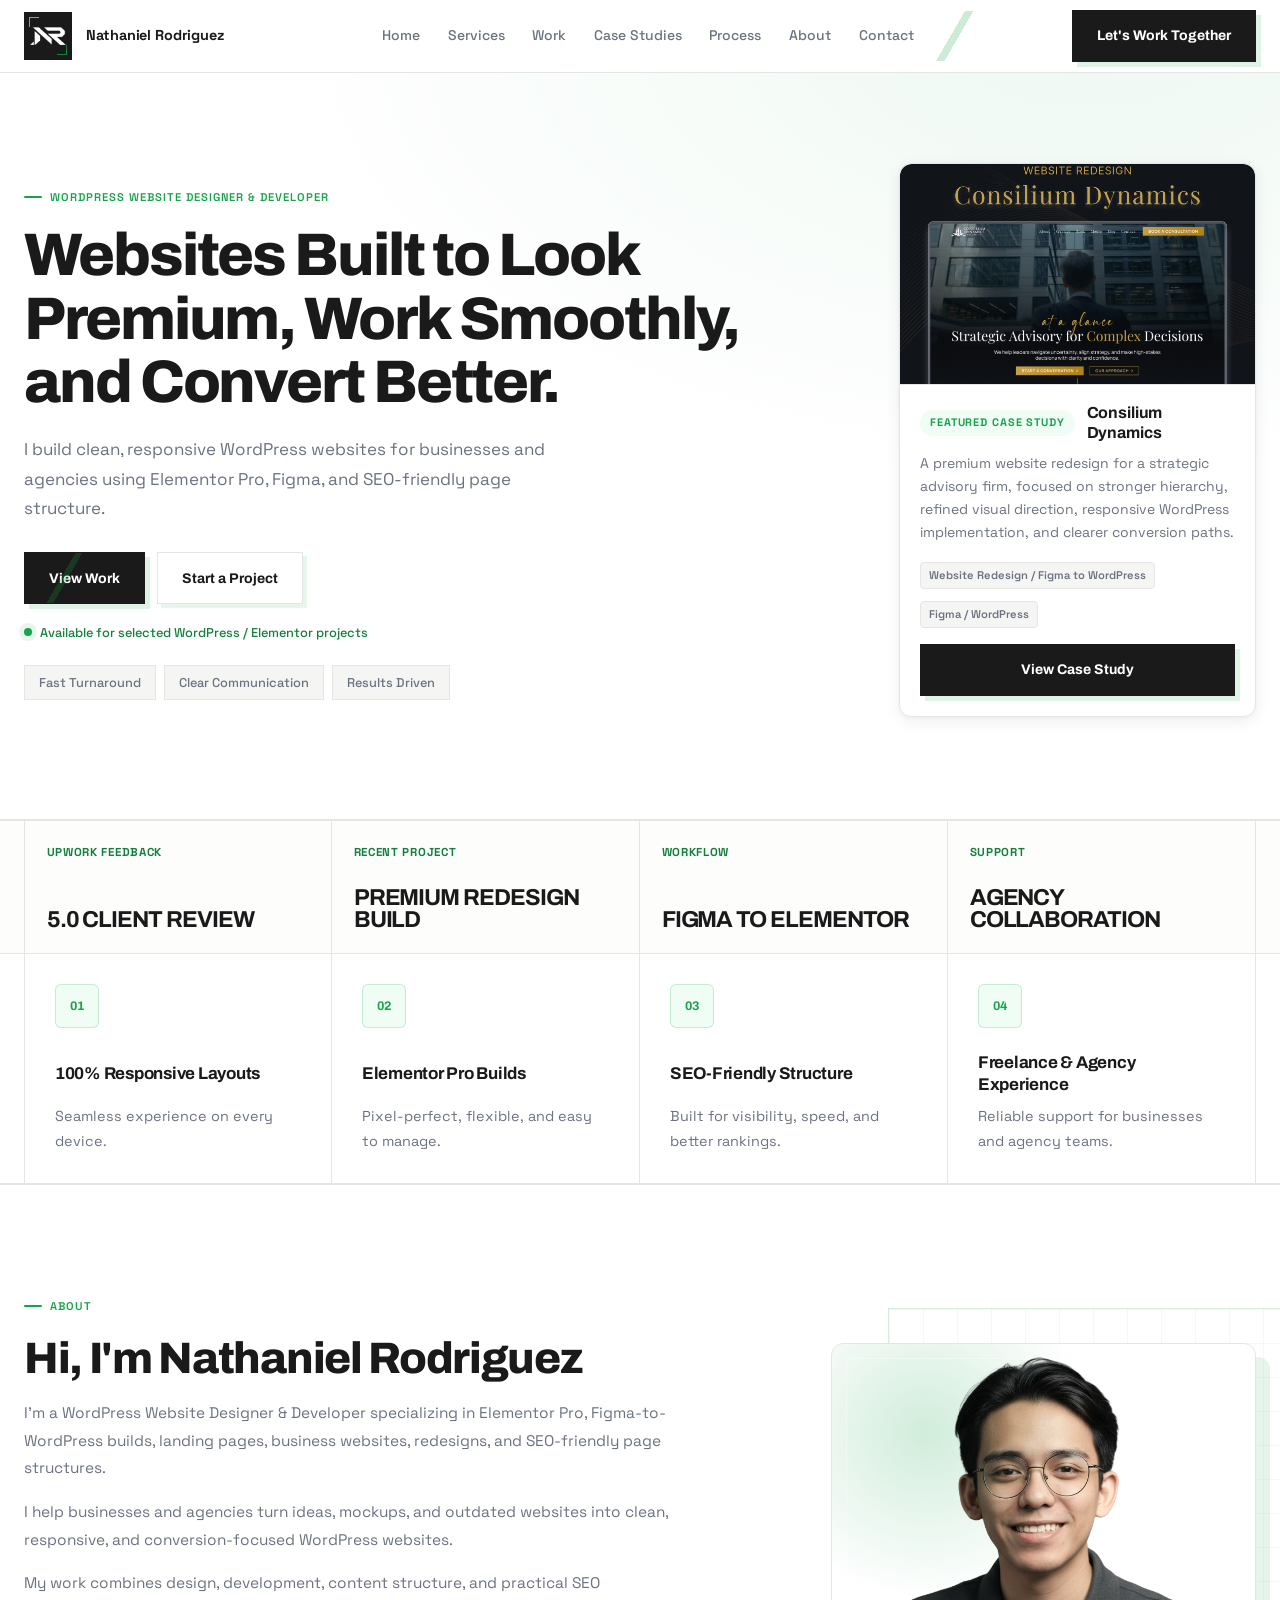
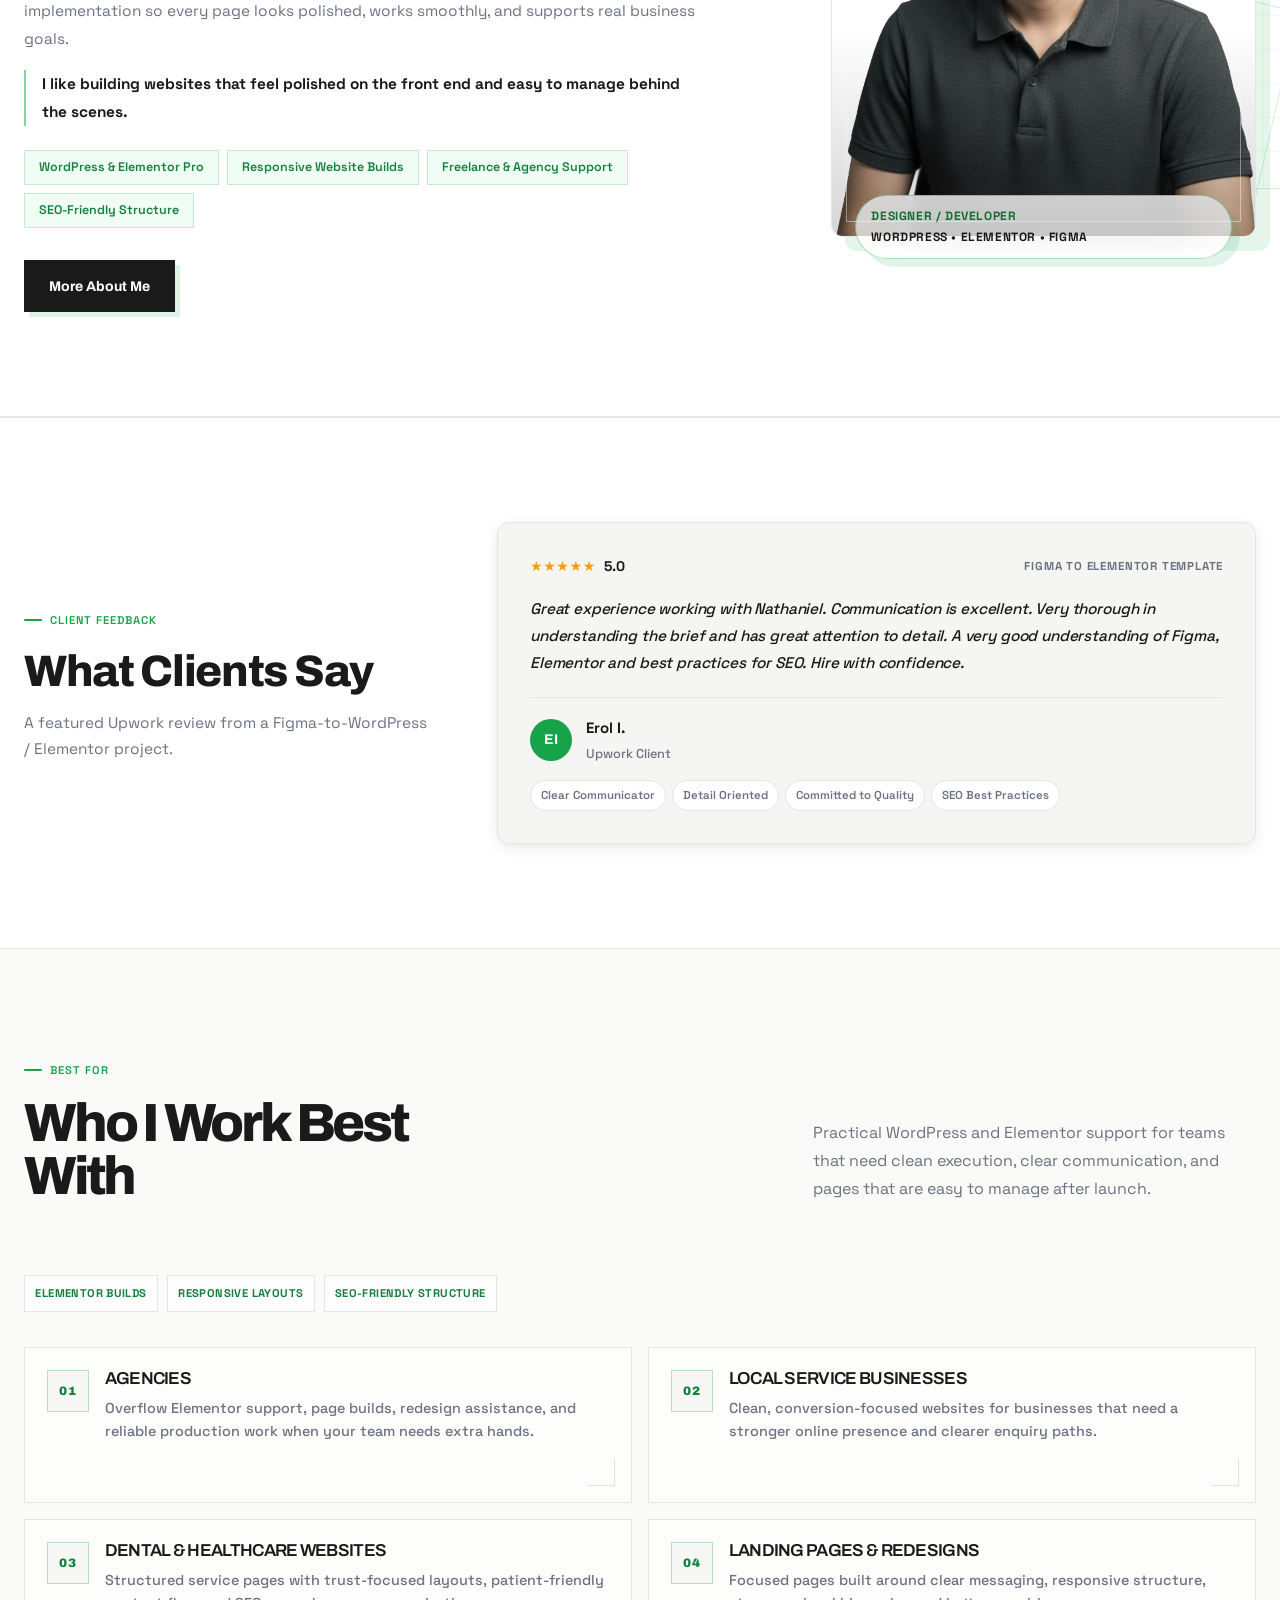
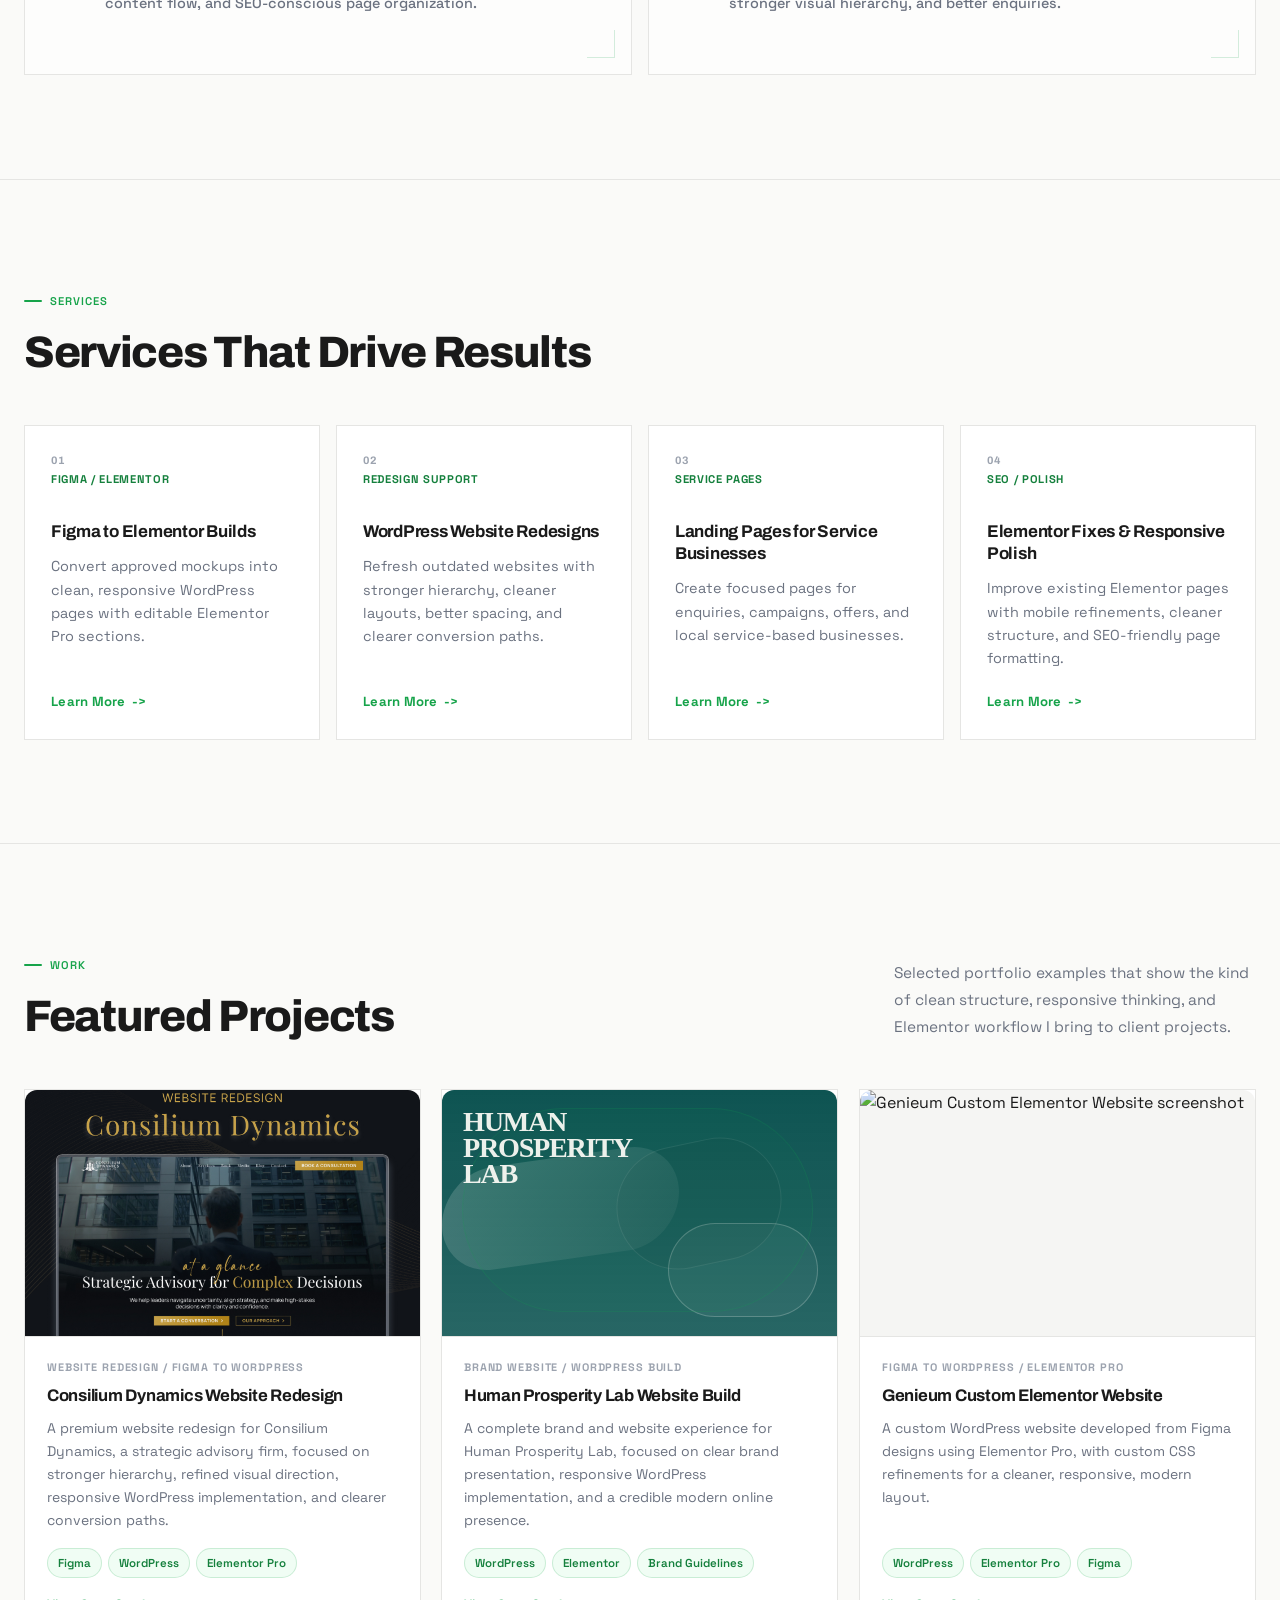
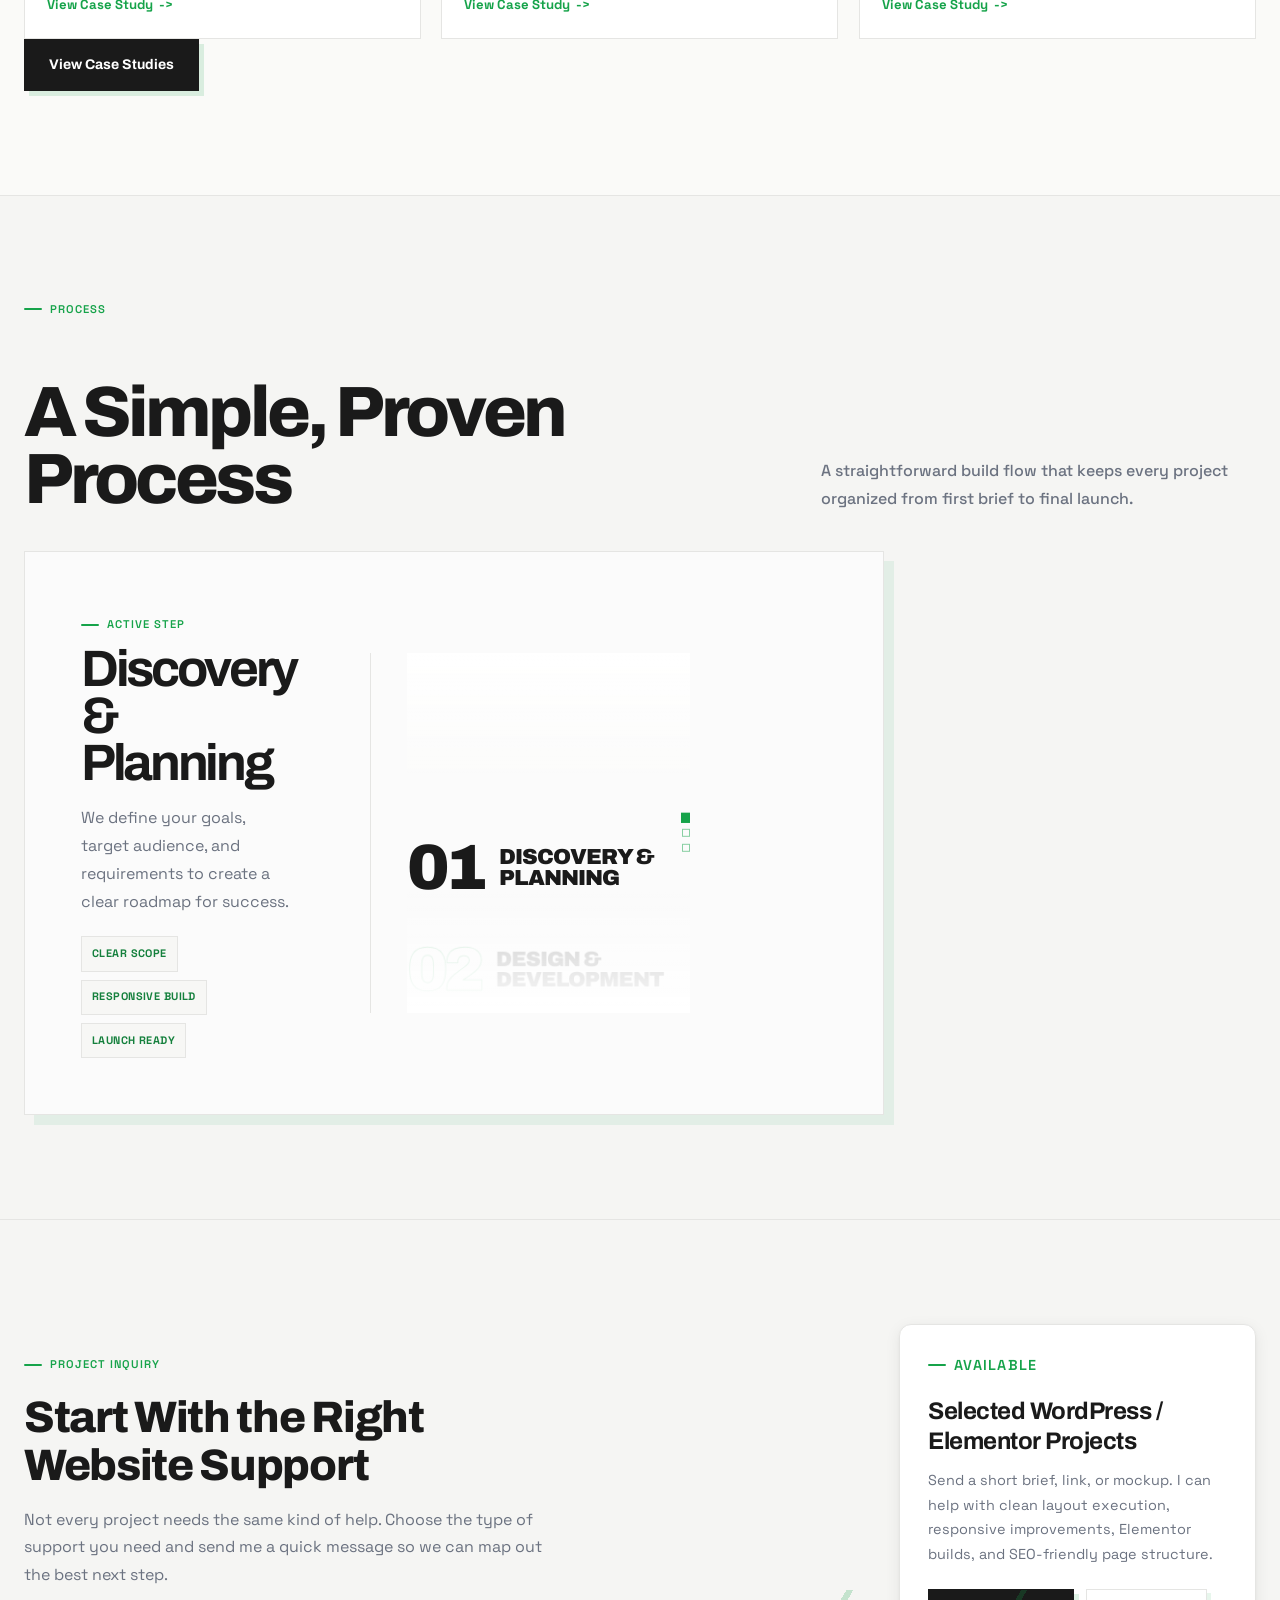
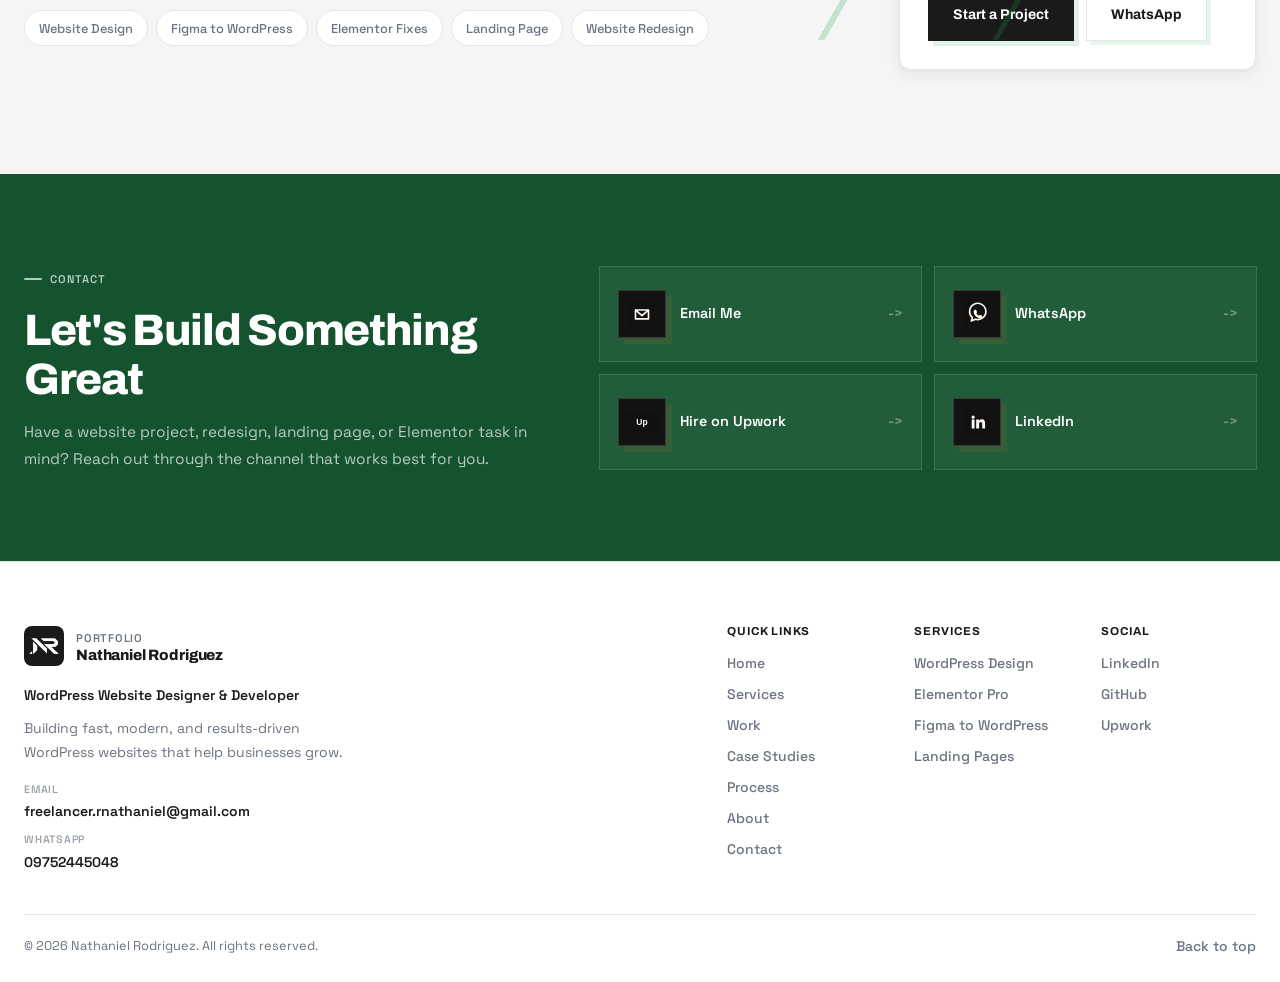
==== commit 2a4e256b: "Deep audit + complete redesign: Studio Linen theme Design: - Forest green (#16A34A) + warm stone sys" ====
--- a/index.html
+++ b/index.html
@@ -17,7 +17,7 @@
   <meta name="twitter:title" content="Nathaniel Rodriguez | WordPress Website Designer & Elementor Developer" />
   <meta name="twitter:description" content="Responsive WordPress websites built with Elementor Pro, Figma-to-WordPress workflows, and SEO-friendly structure." />
   <meta name="twitter:image" content="https://rnthaniel.vercel.app/assets/case-studies/consilium%20dynamics/Project%20Thumbnail.jpg" />
-  <meta name="theme-color" content="#F7F9FC" />
+  <meta name="theme-color" content="#FAFAF8" />
   <title>Nathaniel Rodriguez | WordPress Website Designer & Elementor Developer</title>
   <link rel="icon" href="assets/images/Nathaniel%20Logo.png" type="image/png" />
   <link rel="apple-touch-icon" href="assets/images/Nathaniel%20Logo.png" />
@@ -65,5 +65,6 @@
   <script src="assets/js/human-prosperity-lab-case-study.js?v=20260510"></script>
   <script src="script.js?v=20260510"></script>
   <script src="assets/js/home-case-study-grid.js?v=20260510"></script>
+  <script src="assets/js/animations.js?v=20260521" defer></script>
 </body>
 </html>
--- a/style.css
+++ b/style.css
@@ -1,34 +1,35 @@
 /* ═══════════════════════════════════════════════════════
    Nathaniel Rodriguez — Portfolio
-   Redesign 2026 · Clean Professional Light
+   Studio Linen Design System 2026
+   Forest Green + Warm Stone + Pill Buttons
    ═══════════════════════════════════════════════════════ */
 
 /* ── Variables ─────────────────────────────────────────── */
 :root {
-  /* Color system — Zinc neutrals + blue accent (UI/UX Pro Max recommendation) */
-  --color-bg:             #FAFAFA;
+  /* Color system — Warm stone neutrals + forest green accent */
+  --color-bg:             #FAFAF8;
   --color-surface:        #FFFFFF;
-  --color-text:           #09090B;
-  --color-muted:          #71717A;
-  --color-muted-soft:     #A1A1AA;
-  --color-border:         #E4E4E7;
-  --color-line:           #E4E4E7;
-  --color-line-strong:    #D4D4D8;
-
-  /* Accent — recommended by UI/UX Pro Max for professional portfolio */
-  --color-accent:         #2563EB;
-  --color-accent-soft:    #EFF6FF;
-  --color-accent-dark:    #1D4ED8;
+  --color-text:           #1A1A1A;
+  --color-muted:          #6B7280;
+  --color-muted-soft:     #9CA3AF;
+  --color-border:         #E5E5E3;
+  --color-line:           #E5E5E3;
+  --color-line-strong:    #D1D5DB;
+
+  /* Accent — Forest green: completely different from orange and blue */
+  --color-accent:         #16A34A;
+  --color-accent-soft:    #F0FDF4;
+  --color-accent-dark:    #15803D;
 
   /* Surface variants */
-  --color-bg-soft:        #F4F4F5;
-  --color-bg-alt:         #E4E4E7;
+  --color-bg-soft:        #F5F5F3;
+  --color-bg-alt:         #ECEAE5;
 
   /* Dark surface (CTA section) */
   --color-on-dark:        #FFFFFF;
-  --color-on-dark-muted:  rgba(255, 255, 255, 0.60);
-
-  /* Aliases */
+  --color-on-dark-muted:  rgba(255, 255, 255, 0.62);
+
+  /* Aliases — keep all old names so JS files work without errors */
   --color-heading:        var(--color-text);
   --color-white:          var(--color-surface);
   --color-black:          var(--color-text);
@@ -36,29 +37,30 @@
   --color-ink:            var(--color-text);
 
   /* RGB variants */
-  --color-bg-rgb:         250, 250, 250;
-  --color-bg-soft-rgb:    244, 244, 245;
+  --color-bg-rgb:         250, 250, 248;
+  --color-bg-soft-rgb:    245, 245, 243;
   --color-surface-rgb:    255, 255, 255;
-  --color-text-rgb:       9, 9, 11;
-  --color-accent-rgb:     37, 99, 235;
-  --color-accent-soft-rgb:239, 246, 255;
-  --color-accent-dark-rgb:29, 78, 216;
-
-  /* Typography — Archivo headings + Space Grotesk body (UI/UX Pro Max #1 pick) */
+  --color-text-rgb:       26, 26, 26;
+  --color-accent-rgb:     22, 163, 74;
+  --color-accent-soft-rgb:240, 253, 244;
+  --color-accent-dark-rgb:21, 128, 61;
+
+  /* Typography — Archivo headings + Space Grotesk body */
   --font-body:    "Space Grotesk", system-ui, -apple-system, sans-serif;
   --font-display: "Archivo", "Space Grotesk", system-ui, sans-serif;
 
   /* Layout */
   --container:     1280px;
   --section-space: 96px;
-  --radius:        8px;
-  --radius-sm:     4px;
-  --radius-lg:     12px;
-
-  /* Shadows */
-  --shadow-sm:  0 1px 3px rgba(0, 20, 60, 0.06), 0 1px 2px rgba(0, 0, 0, 0.04);
-  --shadow:     0 4px 16px rgba(0, 20, 60, 0.08), 0 1px 4px rgba(0, 0, 0, 0.04);
-  --shadow-lg:  0 12px 40px rgba(0, 20, 60, 0.10), 0 4px 12px rgba(0, 0, 0, 0.04);
+  --radius:        999px;   /* Pill buttons — distinctive design language */
+  --radius-sm:     6px;
+  --radius-lg:     14px;
+  --radius-card:   12px;
+
+  /* Shadows — clean, no color tint */
+  --shadow-sm:  0 1px 3px rgba(0,0,0,0.06), 0 1px 2px rgba(0,0,0,0.04);
+  --shadow:     0 4px 16px rgba(0,0,0,0.07), 0 2px 4px rgba(0,0,0,0.04);
+  --shadow-lg:  0 12px 36px rgba(0,0,0,0.10), 0 4px 10px rgba(0,0,0,0.05);
 
   /* Motion */
   --motion-fast:   150ms;
@@ -211,21 +213,23 @@
 .eyebrow-invert { color: rgba(255, 255, 255, 0.7); }
 .eyebrow-invert::before { background: rgba(255, 255, 255, 0.5); }
 
-/* ── Buttons ───────────────────────────────────────────── */
+/* ── Buttons — Pill Design ─────────────────────────────── */
 .btn {
   position: relative;
   display: inline-flex;
   align-items: center;
   justify-content: center;
+  gap: 0.375rem;
   min-height: 48px;
   border: 1.5px solid transparent;
-  border-radius: var(--radius);
-  padding: 0 1.375rem;
+  border-radius: 999px;
+  padding: 0 1.5rem;
   font-family: var(--font-display);
   font-size: 0.875rem;
   font-weight: 700;
-  letter-spacing: 0.01em;
+  letter-spacing: 0;
   white-space: nowrap;
+  cursor: pointer;
   transition:
     background   var(--motion-fast) ease,
     border-color var(--motion-fast) ease,
@@ -234,7 +238,6 @@
     box-shadow   var(--motion-fast) ease;
 }
 
-/* Remove the previous faux-underline pseudo */
 .btn::after { display: none; }
 
 .btn:hover,
@@ -242,25 +245,33 @@
   transform: translateY(-2px);
 }
 
+/* Primary — forest green fill */
+.btn-primary,
 .btn-dark {
   color: #fff;
-  background: var(--color-text);
-  border-color: var(--color-text);
-}
-
+  background: var(--color-accent);
+  border-color: var(--color-accent);
+}
+
+.btn-primary:hover,
+.btn-primary:focus-visible,
 .btn-dark:hover,
 .btn-dark:focus-visible {
   background: var(--color-accent-dark);
   border-color: var(--color-accent-dark);
-  box-shadow: 0 4px 18px rgba(var(--color-accent-rgb), 0.32);
-}
-
+  box-shadow: 0 4px 20px rgba(var(--color-accent-rgb), 0.30);
+}
+
+/* Secondary — bordered */
+.btn-secondary,
 .btn-light {
   color: var(--color-text);
   background: var(--color-surface);
   border-color: var(--color-border);
 }
 
+.btn-secondary:hover,
+.btn-secondary:focus-visible,
 .btn-light:hover,
 .btn-light:focus-visible {
   border-color: var(--color-accent);
@@ -279,10 +290,11 @@
   background: var(--color-accent-soft);
 }
 
+/* On dark backgrounds */
 .btn-outline-dark {
   color: var(--color-on-dark);
-  border-color: rgba(255, 255, 255, 0.28);
-  background: rgba(255, 255, 255, 0.06);
+  border-color: rgba(255, 255, 255, 0.3);
+  background: rgba(255, 255, 255, 0.08);
 }
 
 .btn-outline-dark:hover,
@@ -499,7 +511,7 @@
 .hero-featured-card {
   background: var(--color-bg-soft);
   border: 1px solid var(--color-border);
-  border-radius: var(--radius-lg);
+  border-radius: var(--radius-card);
   overflow: hidden;
   transition: box-shadow var(--motion-base) ease, transform var(--motion-base) ease;
 }
@@ -717,7 +729,7 @@
   flex-direction: column;
   min-height: 280px;
   border: 1px solid var(--color-border);
-  border-radius: var(--radius-lg);
+  border-radius: var(--radius-card);
   padding: 1.625rem;
   background: var(--color-surface);
   transition:
@@ -822,7 +834,7 @@
 
 .project-card {
   border: 1px solid var(--color-border);
-  border-radius: var(--radius-lg);
+  border-radius: var(--radius-card);
   overflow: hidden;
   background: var(--color-surface);
   transition:
@@ -1050,7 +1062,7 @@
   position: relative;
   overflow: hidden;
   border: 1px solid var(--color-border);
-  border-radius: var(--radius-lg);
+  border-radius: var(--radius-card);
   background: var(--color-surface);
   transition:
     transform    var(--motion-base) ease,
@@ -1166,7 +1178,7 @@
 .case-hero-visual {
   overflow: hidden;
   border: 1px solid var(--color-border);
-  border-radius: var(--radius-lg);
+  border-radius: var(--radius-card);
   background: var(--color-surface);
   box-shadow: var(--shadow-lg);
   /* No skew/tilt */
@@ -1244,7 +1256,7 @@
 .overview-grid article,
 .highlight-grid article {
   border: 1px solid var(--color-border);
-  border-radius: var(--radius-lg);
+  border-radius: var(--radius-card);
   padding: 1.375rem;
   background: var(--color-surface);
 }
@@ -1309,7 +1321,7 @@
   display: grid;
   align-content: end;
   border: 1px solid var(--color-border);
-  border-radius: var(--radius-lg);
+  border-radius: var(--radius-card);
   padding: 1rem;
   background: var(--color-bg-soft);
 }
@@ -1420,7 +1432,7 @@
   position: relative;
   overflow: hidden;
   border: 1px solid var(--color-border);
-  border-radius: var(--radius-lg);
+  border-radius: var(--radius-card);
   background: var(--color-surface);
   box-shadow: var(--shadow-lg);
   aspect-ratio: 4 / 4.65;
@@ -1460,7 +1472,7 @@
 /* Tools panel */
 .tools-panel {
   border: 1px solid var(--color-border);
-  border-radius: var(--radius-lg);
+  border-radius: var(--radius-card);
   padding: 1.5rem;
   background: var(--color-surface);
   box-shadow: var(--shadow);
@@ -1514,7 +1526,7 @@
 
 .testimonial-card {
   border: 1px solid var(--color-border);
-  border-radius: var(--radius-lg);
+  border-radius: var(--radius-card);
   padding: 1.75rem;
   background: var(--color-bg-soft);
 }
@@ -1635,7 +1647,7 @@
 
 .project-inquiry-card {
   border: 1px solid var(--color-border);
-  border-radius: var(--radius-lg);
+  border-radius: var(--radius-card);
   padding: 1.75rem;
   background: var(--color-surface);
   box-shadow: var(--shadow);
@@ -1663,10 +1675,11 @@
 .cta-section {
   padding: 88px 0;
   color: var(--color-on-dark);
-  background: var(--color-text);
+  /* Deep forest green CTA — completely different from old dark grey */
+  background: #14532D;
   background-image:
-    radial-gradient(ellipse at 14% 18%, rgba(var(--color-accent-rgb), 0.22) 0%, transparent 48%),
-    radial-gradient(ellipse at 82% 72%, rgba(var(--color-accent-rgb), 0.14) 0%, transparent 42%);
+    radial-gradient(ellipse at 14% 20%, rgba(255,255,255,0.08) 0%, transparent 50%),
+    radial-gradient(ellipse at 84% 76%, rgba(255,255,255,0.05) 0%, transparent 45%);
 }
 
 .cta-grid {
@@ -1739,7 +1752,7 @@
   gap: 0.875rem;
   align-items: center;
   border: 1px solid rgba(255, 255, 255, 0.1);
-  border-radius: var(--radius-lg);
+  border-radius: var(--radius-card);
   padding: 1rem 1.125rem;
   color: var(--color-on-dark);
   background: rgba(255, 255, 255, 0.045);
@@ -1903,7 +1916,7 @@
   position: relative;
   overflow: hidden;
   border: 1px solid var(--color-border);
-  border-radius: var(--radius-lg);
+  border-radius: var(--radius-card);
   background: var(--color-surface);
   box-shadow: var(--shadow-sm);
   transition:
@@ -2050,7 +2063,7 @@
     max-height: calc(100vh - 90px);
     overflow-y: auto;
     border: 1px solid var(--color-border);
-    border-radius: var(--radius-lg);
+    border-radius: var(--radius-card);
     padding: 1rem;
     background: var(--color-surface);
     box-shadow: var(--shadow-lg);
--- a/assets/css/launch-fixes.css
+++ b/assets/css/launch-fixes.css
@@ -1,13 +1,11 @@
 /* ═══════════════════════════════════════════════════════════════
-   launch-fixes.css — Testimonial + Inquiry Section Layout 2026
-   Clean, professional. Zero warm-orange tokens.
-   No font-weight:900. No text-transform:uppercase overrides.
-   No flat offset box-shadows. No decorative pseudo-elements.
+   launch-fixes.css — Testimonial + Inquiry Layout 2026
+   Forest green system. No warm-orange. No font-weight:900 overrides.
+   No flat offset shadows. No decorative pseudo-elements.
    ═══════════════════════════════════════════════════════════════ */
 
 /* ── Testimonial Section ───────────────────────────────────────── */
 .testimonial-section {
-  position: relative;
   background: var(--color-surface);
   border-top: 1px solid var(--color-border);
   border-bottom: 1px solid var(--color-border);
@@ -22,7 +20,7 @@
 }
 
 .testimonial-intro h2 {
-  max-width: 12ch;
+  max-width: 13ch;
   font-size: clamp(1.875rem, 3.5vw, 2.75rem);
   line-height: 1.1;
   letter-spacing: -0.03em;
@@ -38,7 +36,6 @@
 
 .testimonial-card {
   position: relative;
-  overflow: hidden;
   border: 1px solid var(--color-border);
   border-radius: 12px;
   padding: clamp(1.375rem, 3vw, 2rem);
@@ -63,12 +60,12 @@
   font-size: 0.875rem;
   font-weight: 700;
   letter-spacing: 0;
+  text-transform: none;
 }
 
 .testimonial-rating span {
   color: #F59E0B;
   letter-spacing: 0.04em;
-  font-size: 0.9rem;
 }
 
 .testimonial-project {
@@ -83,9 +80,9 @@
   max-width: 52rem;
   margin: 0;
   color: var(--color-text);
-  font-size: clamp(1rem, 1.3vw, 1.125rem);
+  font-size: clamp(0.9625rem, 1.2vw, 1.0625rem);
   font-weight: 500;
-  line-height: 1.7;
+  line-height: 1.75;
   letter-spacing: -0.01em;
   font-style: italic;
 }
@@ -100,8 +97,7 @@
 }
 
 .testimonial-avatar {
-  width: 42px;
-  height: 42px;
+  width: 42px; height: 42px;
   display: grid;
   place-items: center;
   flex-shrink: 0;
@@ -116,7 +112,7 @@
 }
 
 .testimonial-author strong,
-.testimonial-author span { display: block; }
+.testimonial-author span:not(.testimonial-avatar) { display: block; }
 
 .testimonial-author strong {
   color: var(--color-text);
@@ -129,6 +125,7 @@
   color: var(--color-muted);
   font-size: 0.8rem;
   font-weight: 500;
+  text-transform: none;
 }
 
 .testimonial-tags {
@@ -152,119 +149,14 @@
   text-transform: none;
 }
 
-/* ── Project Inquiry Section ───────────────────────────────────── */
-.project-inquiry-section {
-  position: relative;
-  overflow: hidden;
-  border-top: 1px solid var(--color-border);
-  background: var(--color-bg);
-}
-
-.project-inquiry-grid {
-  position: relative;
-  z-index: 1;
-  display: grid;
-  grid-template-columns: minmax(0, 1fr) minmax(300px, 0.44fr);
-  gap: clamp(2rem, 5vw, 5rem);
-  align-items: center;
-}
-
-.project-inquiry-copy h2 {
-  max-width: 18ch;
-  font-size: clamp(1.875rem, 3.5vw, 2.75rem);
-  line-height: 1.1 !important;
-  letter-spacing: -0.03em !important;
-}
-
-.project-inquiry-copy > p {
-  max-width: 52rem;
-  margin-top: 1rem;
-  color: var(--color-muted);
-  font-size: 0.9625rem !important;
-  line-height: 1.75 !important;
-}
-
-.project-type-grid {
-  display: flex;
-  flex-wrap: wrap;
-  gap: 0.5rem;
-  margin-top: 1.375rem;
-  padding: 0;
-  list-style: none;
-}
-
-.project-type-grid li {
-  border: 1px solid var(--color-border);
-  border-radius: 999px;
-  padding: 0.4rem 0.875rem;
-  background: var(--color-surface);
-  color: var(--color-muted);
-  font-size: 0.8rem;
-  font-weight: 500;
-  letter-spacing: 0;
-  text-transform: none;
-}
-
-.project-inquiry-card {
-  position: relative;
-  display: flex;
-  flex-direction: column;
-  gap: 0;
-  border: 1px solid var(--color-border);
-  border-radius: 12px;
-  padding: clamp(1.375rem, 2.5vw, 1.75rem);
-  background: var(--color-surface);
-  box-shadow: var(--shadow);
-}
-
-.project-inquiry-card h3 {
-  margin: 0;
-  font-size: clamp(1.25rem, 2vw, 1.5rem) !important;
-  font-weight: 700;
-  line-height: 1.25 !important;
-  letter-spacing: -0.02em !important;
-  text-transform: none !important;
-  max-width: none;
-}
-
-.project-inquiry-card p {
-  color: var(--color-muted);
-  font-size: 0.9rem !important;
-  line-height: 1.72 !important;
-  margin-top: 0.75rem;
-}
-
-.project-inquiry-actions {
-  display: flex;
-  flex-wrap: wrap;
-  gap: 0.75rem;
-  margin-top: 1.375rem;
-}
-
-.featured-projects-action {
-  display: flex;
-  justify-content: center;
-  margin-top: clamp(1.5rem, 3vw, 2.5rem);
-}
-
-.featured-projects-action .btn {
-  min-width: 190px;
-  justify-content: center;
-}
-
 /* ── Responsive ────────────────────────────────────────────────── */
 @media (max-width: 900px) {
-  .testimonial-grid,
-  .project-inquiry-grid {
+  .testimonial-grid {
     grid-template-columns: 1fr;
   }
 
   .testimonial-intro h2 {
     max-width: 15ch !important;
-  }
-
-  .project-inquiry-copy h2 {
-    max-width: 20ch !important;
   }
 }
 
@@ -272,7 +164,7 @@
   .hero h1,
   .page-hero h1,
   .case-hero h1 {
-    font-size: clamp(2.25rem, 10vw, 3.5rem) !important;
+    font-size: clamp(2.125rem, 10vw, 3.25rem) !important;
     line-height: 1.06 !important;
     letter-spacing: -0.03em !important;
   }
@@ -285,7 +177,7 @@
   .testimonial-intro h2,
   .best-for-section .section-heading h2,
   #process .section-heading h2 {
-    font-size: clamp(1.75rem, 8vw, 2.75rem) !important;
+    font-size: clamp(1.75rem, 7vw, 2.5rem) !important;
     line-height: 1.1 !important;
     letter-spacing: -0.03em !important;
   }
@@ -295,7 +187,7 @@
   .hero h1,
   .page-hero h1,
   .case-hero h1 {
-    font-size: clamp(1.875rem, 11vw, 2.5rem) !important;
+    font-size: clamp(1.875rem, 11vw, 2.375rem) !important;
   }
 
   .section-heading h2,
@@ -305,6 +197,6 @@
   .testimonial-intro h2,
   .best-for-section .section-heading h2,
   #process .section-heading h2 {
-    font-size: clamp(1.625rem, 9vw, 2.25rem) !important;
-  }
-}
+    font-size: clamp(1.625rem, 9vw, 2.125rem) !important;
+  }
+}
--- a/assets/css/visual-polish.css
+++ b/assets/css/visual-polish.css
@@ -1,28 +1,28 @@
 /* ═══════════════════════════════════════════════════════════════
-   visual-polish.css — Clean Professional Refinements 2026
-   Complements style.css. Zero warm-orange tokens. No old design.
+   visual-polish.css — Studio Linen Refinements 2026
+   Forest Green + Warm Stone. Zero warm-orange. No old tokens.
    ═══════════════════════════════════════════════════════════════ */
 
-/* ── 1. Section spacing ────────────────────────────────────────── */
+/* ── 1. Section spacing + shadows ──────────────────────────── */
 :root {
   --section-space: 104px;
-  --radius:        8px;
-  --radius-sm:     4px;
-  --radius-lg:     12px;
-
-  /* Layered shadows — clean, no color tint */
-  --shadow-sm:  0 1px 2px rgba(0,0,0,0.05), 0 1px 1px rgba(0,0,0,0.03);
-  --shadow:     0 4px 12px rgba(0,0,0,0.07), 0 2px 4px rgba(0,0,0,0.04);
-  --shadow-lg:  0 12px 32px rgba(0,0,0,0.09), 0 4px 8px rgba(0,0,0,0.04);
-}
-
-/* ── 2. Body — no grid lines, pure clean bg ────────────────────── */
+  --radius:        999px;
+  --radius-sm:     6px;
+  --radius-card:   12px;
+  --radius-lg:     14px;
+
+  --shadow-sm:  0 1px 3px rgba(0,0,0,0.06), 0 1px 2px rgba(0,0,0,0.04);
+  --shadow:     0 4px 16px rgba(0,0,0,0.07), 0 2px 4px rgba(0,0,0,0.04);
+  --shadow-lg:  0 12px 36px rgba(0,0,0,0.10), 0 4px 10px rgba(0,0,0,0.05);
+}
+
+/* ── 2. Body — clean warm white, no grid ───────────────────── */
 body {
   background: var(--color-bg);
   background-image: none;
 }
 
-/* ── 3. Typography — breathing room ───────────────────────────── */
+/* ── 3. Typography ─────────────────────────────────────────── */
 h1 {
   line-height: 1.06;
   letter-spacing: -0.035em;
@@ -41,23 +41,26 @@
 
 .eyebrow {
   font-size: 0.7rem;
+  font-weight: 600;
   letter-spacing: 0.09em;
   gap: 0.5rem;
   margin-bottom: 0.875rem;
-  font-weight: 600;
-}
-
-/* ── 4. Navigation ─────────────────────────────────────────────── */
+  color: var(--color-accent);
+}
+
+/* ── 4. Navigation ─────────────────────────────────────────── */
 .site-header {
   background: rgba(var(--color-surface-rgb), 0.96);
-  backdrop-filter: blur(16px);
-  -webkit-backdrop-filter: blur(16px);
+  backdrop-filter: blur(18px);
+  -webkit-backdrop-filter: blur(18px);
+  border-bottom: 1px solid var(--color-border);
 }
 
 .nav-links a {
-  font-size: 0.85rem;
+  font-size: 0.875rem;
   font-weight: 500;
   letter-spacing: 0;
+  border-radius: 6px;
 }
 
 .brand-name {
@@ -66,17 +69,16 @@
   letter-spacing: -0.01em;
 }
 
-/* ── 5. Hero ───────────────────────────────────────────────────── */
+/* ── 5. Hero ───────────────────────────────────────────────── */
 .hero {
   background: var(--color-surface);
   background-image:
-    radial-gradient(ellipse 70% 60% at 80% -10%,
-      rgba(var(--color-accent-rgb), 0.06) 0%, transparent 100%),
-    radial-gradient(ellipse 40% 40% at 10% 110%,
-      rgba(var(--color-accent-rgb), 0.04) 0%, transparent 100%);
-}
-
-.hero::before, .hero::after { display: none; }
+    radial-gradient(ellipse 65% 60% at 85% -5%,
+      rgba(var(--color-accent-rgb), 0.07) 0%, transparent 100%);
+}
+
+.hero::before,
+.hero::after { display: none !important; }
 
 .hero h1 {
   line-height: 1.06;
@@ -94,28 +96,31 @@
   font-weight: 500;
   color: var(--color-muted);
   margin-top: 1rem;
+  text-transform: none;
+  letter-spacing: 0;
 }
 
 .trust-row li {
-  font-size: 0.75rem;
+  font-size: 0.8rem;
   font-weight: 500;
   letter-spacing: 0;
   color: var(--color-muted);
   border-color: var(--color-border);
   background: var(--color-bg-soft);
   border-radius: 999px;
-}
-
-/* ── 5b. Hero Featured Card ────────────────────────────────────── */
+  padding: 0.375rem 0.875rem;
+}
+
+/* ── 5b. Hero Featured Card ────────────────────────────────── */
 .hero-featured-card {
   border: 1px solid var(--color-border);
-  border-radius: var(--radius-lg);
+  border-radius: var(--radius-card);
   background: var(--color-surface);
   box-shadow: var(--shadow);
   overflow: hidden;
   display: flex;
   flex-direction: column;
-  transition: box-shadow 240ms ease, transform 240ms ease;
+  transition: box-shadow var(--motion-base) ease, transform var(--motion-base) ease;
 }
 
 .hero-featured-card:hover {
@@ -128,16 +133,19 @@
   overflow: hidden;
   border-bottom: 1px solid var(--color-border);
   aspect-ratio: 16 / 10;
+  border-radius: var(--radius-card) var(--radius-card) 0 0;
 }
 
 .hero-featured-thumb img {
   width: 100%; height: 100%;
   object-fit: cover;
   display: block;
-  transition: transform 0.4s ease;
-}
-
-.hero-featured-thumb:hover img { transform: scale(1.04); }
+  transition: transform 400ms cubic-bezier(0.16, 1, 0.3, 1);
+}
+
+.hero-featured-card:hover .hero-featured-thumb img {
+  transform: scale(1.04);
+}
 
 .hero-featured-kicker {
   display: inline-block;
@@ -147,7 +155,7 @@
   text-transform: uppercase;
   color: var(--color-accent);
   background: var(--color-accent-soft);
-  padding: 0.25rem 0.6rem;
+  padding: 0.25rem 0.625rem;
   border-radius: 999px;
 }
 
@@ -165,6 +173,7 @@
   letter-spacing: -0.01em;
   text-transform: none;
   margin: 0;
+  color: var(--color-text);
 }
 
 .hero-featured-card > p {
@@ -191,6 +200,7 @@
   border-radius: 4px;
   padding: 0.2rem 0.5rem;
   letter-spacing: 0;
+  text-transform: none;
 }
 
 .hero-featured-card > .btn {
@@ -204,7 +214,7 @@
   .hero-featured-card { display: none; }
 }
 
-/* ── 6. Value Strip ────────────────────────────────────────────── */
+/* ── 6. Value Strip ────────────────────────────────────────── */
 .value-strip {
   background: var(--color-surface);
   border-bottom: 1px solid var(--color-border);
@@ -213,8 +223,8 @@
 .icon-block {
   background: var(--color-accent-soft);
   color: var(--color-accent);
-  border: 1px solid rgba(var(--color-accent-rgb), 0.18);
-  border-radius: var(--radius);
+  border: 1px solid rgba(var(--color-accent-rgb), 0.2);
+  border-radius: var(--radius-sm);
   font-size: 0.78rem;
   font-weight: 700;
   letter-spacing: 0;
@@ -222,7 +232,7 @@
 
 .value-item {
   min-height: 196px;
-  padding: 1.75rem;
+  padding: 1.875rem;
 }
 
 .value-item h2 {
@@ -241,7 +251,7 @@
   color: var(--color-muted);
 }
 
-/* ── 7. Section Headings ───────────────────────────────────────── */
+/* ── 7. Section Headings ───────────────────────────────────── */
 .section-heading h2,
 .about-copy h2,
 .heading-split h2 {
@@ -257,10 +267,9 @@
   color: var(--color-muted);
 }
 
-/* ── 8. About ──────────────────────────────────────────────────── */
-#about {
-  background: var(--color-surface);
-}
+/* ── 8. About ──────────────────────────────────────────────── */
+#about { background: var(--color-surface); }
+#about::before, #about::after { display: none !important; }
 
 .about-copy p {
   font-size: 0.9625rem;
@@ -269,16 +278,26 @@
 }
 
 .credential-row li {
-  font-size: 0.75rem;
+  font-size: 0.78rem;
   font-weight: 600;
   letter-spacing: 0;
   border-radius: 999px;
-}
-
-/* ── 9. Services ───────────────────────────────────────────────── */
+  padding: 0.4rem 0.875rem;
+  background: var(--color-accent-soft);
+  color: var(--color-accent-dark);
+  border-color: rgba(var(--color-accent-rgb), 0.2);
+}
+
+/* ── 9. Services ───────────────────────────────────────────── */
 .service-card {
-  border-radius: var(--radius-lg);
+  border-radius: var(--radius-card);
   min-height: auto;
+  box-shadow: none;
+}
+
+.service-card:hover {
+  box-shadow: var(--shadow-lg);
+  border-color: rgba(var(--color-accent-rgb), 0.3);
 }
 
 .service-card h3 {
@@ -295,33 +314,43 @@
 }
 
 .service-card > span {
-  font-size: 0.7rem;
-  font-weight: 700;
-  letter-spacing: 0.06em;
+  font-size: 0.68rem;
+  font-weight: 700;
+  letter-spacing: 0.09em;
   text-transform: uppercase;
   color: var(--color-muted-soft);
 }
 
-/* ── 10. Best For ──────────────────────────────────────────────── */
+.service-card a {
+  color: var(--color-accent);
+  font-size: 0.825rem;
+  font-weight: 700;
+}
+
+/* ── 10. Best For ──────────────────────────────────────────── */
+.best-for-section::before,
+.best-for-section::after { display: none !important; }
+
 .best-for-grid h3 {
   font-size: 1.0625rem;
+  font-weight: 600;
   line-height: 1.35;
-  font-weight: 600;
 }
 
 .best-for-grid span {
   font-size: 0.68rem;
   font-weight: 700;
-  letter-spacing: 0.07em;
+  letter-spacing: 0.09em;
   text-transform: uppercase;
   color: var(--color-muted-soft);
 }
 
-/* ── 11. Process ───────────────────────────────────────────────── */
+/* ── 11. Process ───────────────────────────────────────────── */
 #process { background: var(--color-bg); }
+#process::before, #process::after { display: none !important; }
 
 .process-step > span {
-  font-size: 0.7rem;
+  font-size: 0.68rem;
   font-weight: 700;
   letter-spacing: 0.09em;
   text-transform: uppercase;
@@ -341,11 +370,16 @@
   color: var(--color-muted);
 }
 
-/* ── 12. Project Grid / Work ───────────────────────────────────── */
+/* ── 12. Project Grid ──────────────────────────────────────── */
+#work::before, #work::after { display: none !important; }
+#services::before, #services::after { display: none !important; }
+main > section::before, main > section::after { display: none !important; }
+
 .project-card,
 .case-card {
-  border-radius: var(--radius-lg);
+  border-radius: var(--radius-card);
   box-shadow: none;
+  transition: box-shadow 240ms ease, transform 240ms ease, border-color 240ms ease;
 }
 
 .project-card:hover,
@@ -353,6 +387,8 @@
 .case-card:hover,
 .case-card:focus-within {
   box-shadow: var(--shadow-lg);
+  border-color: rgba(var(--color-accent-rgb), 0.25);
+  transform: translateY(-4px);
 }
 
 .project-card .project-preview,
@@ -361,7 +397,7 @@
   height: auto !important;
   aspect-ratio: 16 / 10 !important;
   padding: 0 !important;
-  border-radius: 0 !important;
+  border-radius: var(--radius-card) var(--radius-card) 0 0 !important;
   overflow: hidden;
 }
 
@@ -372,12 +408,13 @@
   width: 100% !important;
   height: 100% !important;
   object-fit: cover !important;
-  transition: transform 300ms ease !important;
+  transition: transform 360ms cubic-bezier(0.16, 1, 0.3, 1) !important;
+  filter: none !important;
 }
 
 .project-card:hover .project-preview img,
 .case-card:hover .project-preview img {
-  transform: scale(1.04) !important;
+  transform: scale(1.05) !important;
 }
 
 .project-content h3 {
@@ -394,37 +431,39 @@
 }
 
 .project-content li {
-  font-size: 0.7rem;
+  font-size: 0.72rem;
   font-weight: 600;
   letter-spacing: 0;
   border-radius: 999px;
+  padding: 0.28rem 0.625rem;
+  background: var(--color-accent-soft);
+  color: var(--color-accent-dark);
+  border-color: rgba(var(--color-accent-rgb), 0.18);
 }
 
 .project-content p {
   font-size: 0.68rem;
   font-weight: 700;
-  letter-spacing: 0.07em;
+  letter-spacing: 0.08em;
   text-transform: uppercase;
   color: var(--color-muted-soft);
 }
 
-/* ── 13. CTA / Contact Section ─────────────────────────────────── */
+.text-link {
+  color: var(--color-accent);
+  font-size: 0.825rem;
+  font-weight: 700;
+}
+
+/* ── 13. CTA / Contact ─────────────────────────────────────── */
 .cta-section {
-  background: var(--color-text);
-  background-image:
-    radial-gradient(ellipse at 14% 20%,
-      rgba(var(--color-accent-rgb), 0.20) 0%, transparent 50%),
-    radial-gradient(ellipse at 84% 78%,
-      rgba(var(--color-accent-rgb), 0.12) 0%, transparent 45%);
-}
-
-.cta-section h2 {
+  background: #14532D;
+}
+
+.cta-section h2,
+.cta-copy h2 {
   line-height: 1.1;
   letter-spacing: -0.03em;
-  color: #fff;
-}
-
-.cta-copy h2 {
   color: #fff;
 }
 
@@ -432,33 +471,115 @@
 .cta-copy p:not(.eyebrow) {
   font-size: 0.9625rem;
   line-height: 1.75;
-  color: rgba(255,255,255,0.62);
+  color: rgba(255,255,255,0.7);
+}
+
+.contact-cta {
+  background: #14532D;
 }
 
 .channel-card {
-  border-radius: var(--radius-lg);
-  border-color: rgba(255,255,255,0.1) !important;
+  border-radius: var(--radius-card) !important;
+  border-color: rgba(255,255,255,0.12) !important;
+  background: rgba(255,255,255,0.06) !important;
+}
+
+.channel-card:hover,
+.channel-card:focus-visible {
+  border-color: rgba(255,255,255,0.25) !important;
+  background: rgba(255,255,255,0.12) !important;
+  transform: translateY(-2px);
+}
+
+.channel-icon,
+.channel-mark {
+  background: rgba(255,255,255,0.15) !important;
+  border-color: rgba(255,255,255,0.2) !important;
+  color: #fff !important;
 }
 
 .channel-card span:not(.channel-icon):not(.channel-mark) {
-  font-size: 0.875rem;
-  font-weight: 600;
-  letter-spacing: 0;
-}
-
-/* ── 14. Buttons ───────────────────────────────────────────────── */
+  font-size: 0.9rem;
+  font-weight: 600;
+  letter-spacing: 0;
+}
+
+/* ── 14. Buttons in dark context ───────────────────────────── */
+.cta-section .btn-primary,
+.cta-section .btn-dark,
+.contact-cta .btn-primary,
+.contact-cta .btn-dark {
+  background: #fff;
+  color: #14532D;
+  border-color: #fff;
+}
+
+.cta-section .btn-primary:hover,
+.cta-section .btn-dark:hover,
+.contact-cta .btn-primary:hover,
+.contact-cta .btn-dark:hover {
+  background: var(--color-accent-soft);
+  border-color: var(--color-accent-soft);
+  color: var(--color-accent-dark);
+  box-shadow: 0 4px 20px rgba(0,0,0,0.2);
+}
+
+.cta-section .btn-secondary,
+.cta-section .btn-light,
+.contact-cta .btn-secondary,
+.contact-cta .btn-light {
+  background: transparent;
+  color: #fff;
+  border-color: rgba(255,255,255,0.35);
+}
+
+.cta-section .btn-secondary:hover,
+.cta-section .btn-light:hover,
+.contact-cta .btn-secondary:hover,
+.contact-cta .btn-light:hover {
+  background: rgba(255,255,255,0.12);
+  border-color: rgba(255,255,255,0.6);
+}
+
+/* ── 15. Buttons ───────────────────────────────────────────── */
 .btn {
   font-size: 0.875rem;
-  font-weight: 600;
+  font-weight: 700;
   letter-spacing: 0;
   min-height: 48px;
-  border-radius: var(--radius);
-}
-
-/* ── 15. Footer ────────────────────────────────────────────────── */
-.site-footer {
-  background: var(--color-surface);
-}
+  border-radius: 999px;
+  cursor: pointer;
+}
+
+/* ── 16. Filter chips ──────────────────────────────────────── */
+.filter-chip {
+  border-radius: 999px;
+  font-weight: 600;
+  font-size: 0.8rem;
+  letter-spacing: 0;
+}
+
+.filter-chip.is-active,
+.filter-chip:hover {
+  background: var(--color-accent) !important;
+  border-color: var(--color-accent) !important;
+  color: #fff !important;
+}
+
+/* ── 17. Tags + pills everywhere ───────────────────────────── */
+.case-tags li,
+.tools-row li,
+.testimonial-tags li,
+.project-content li {
+  border-radius: 999px;
+  font-size: 0.72rem;
+  font-weight: 600;
+  letter-spacing: 0;
+  text-transform: none;
+}
+
+/* ── 18. Footer ────────────────────────────────────────────── */
+.site-footer { background: var(--color-surface); }
 
 .footer-brand {
   font-size: 0.9375rem;
@@ -483,7 +604,6 @@
   font-size: 0.72rem;
   font-weight: 700;
   letter-spacing: 0.08em;
-  text-transform: uppercase;
 }
 
 .footer-links a,
@@ -492,19 +612,12 @@
   font-weight: 500;
 }
 
-.footer-contact a {
-  font-size: 0.875rem;
-  font-weight: 600;
-}
-
-.footer-contact span {
-  font-size: 0.67rem;
-  font-weight: 600;
-  letter-spacing: 0.07em;
-  text-transform: uppercase;
-}
-
-/* ── 16. Case Study pages ──────────────────────────────────────── */
+/* ── 19. Case Study pages ──────────────────────────────────── */
+.case-hero { background: var(--color-surface); }
+.case-hero::before { display: none !important; }
+.page-hero { background: var(--color-surface); }
+.page-hero::before { display: none !important; }
+
 .case-copy p {
   font-size: 1rem;
   line-height: 1.8;
@@ -547,20 +660,7 @@
   color: var(--color-muted);
 }
 
-/* ── 17. Strip all remaining section decorations ───────────────── */
-main > section::before,
-main > section::after,
-#services::before, #services::after,
-#work::before, #work::after,
-#process::before, #process::after,
-#about::before, #about::after,
-.case-hero::before,
-.page-hero::before,
-.hero::before, .hero::after {
-  display: none !important;
-}
-
-/* ── 18. Responsive ────────────────────────────────────────────── */
+/* ── 20. Responsive ────────────────────────────────────────── */
 @media (max-width: 940px) {
   :root { --section-space: 88px; }
 }
